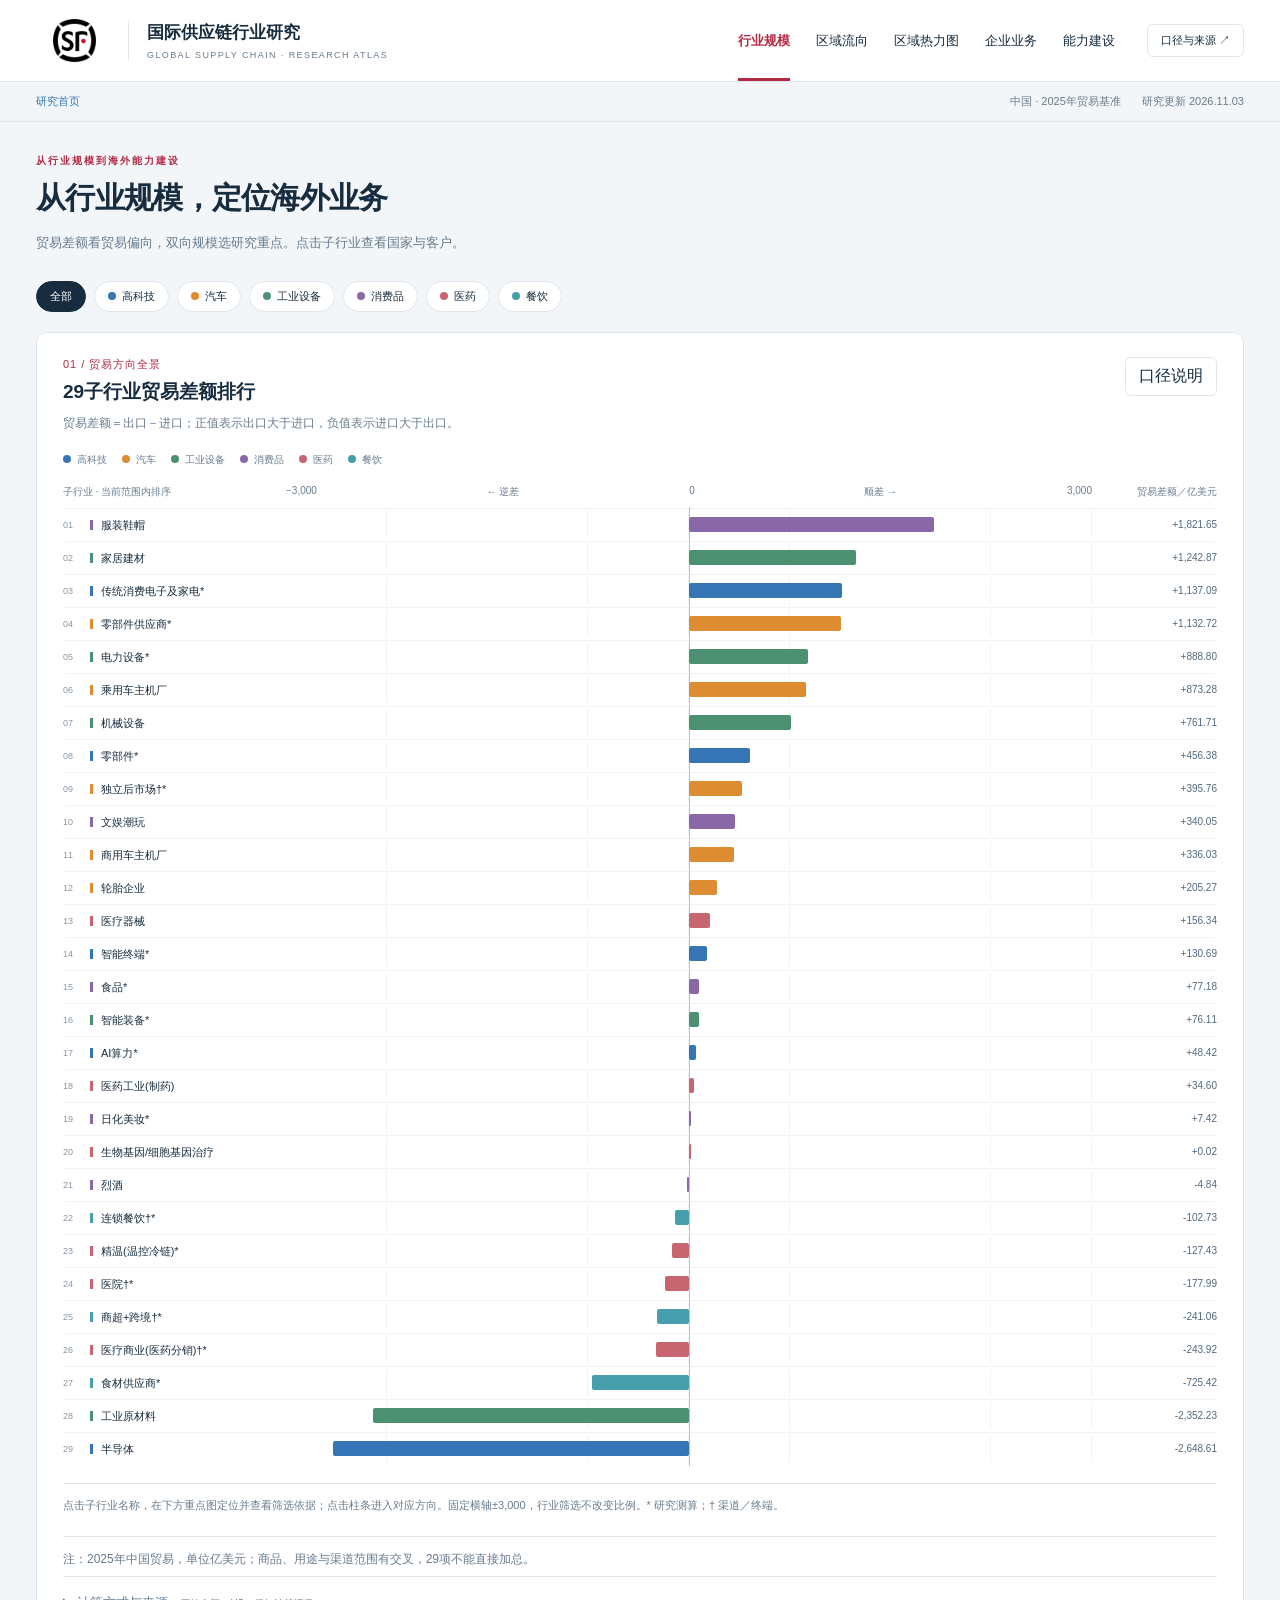
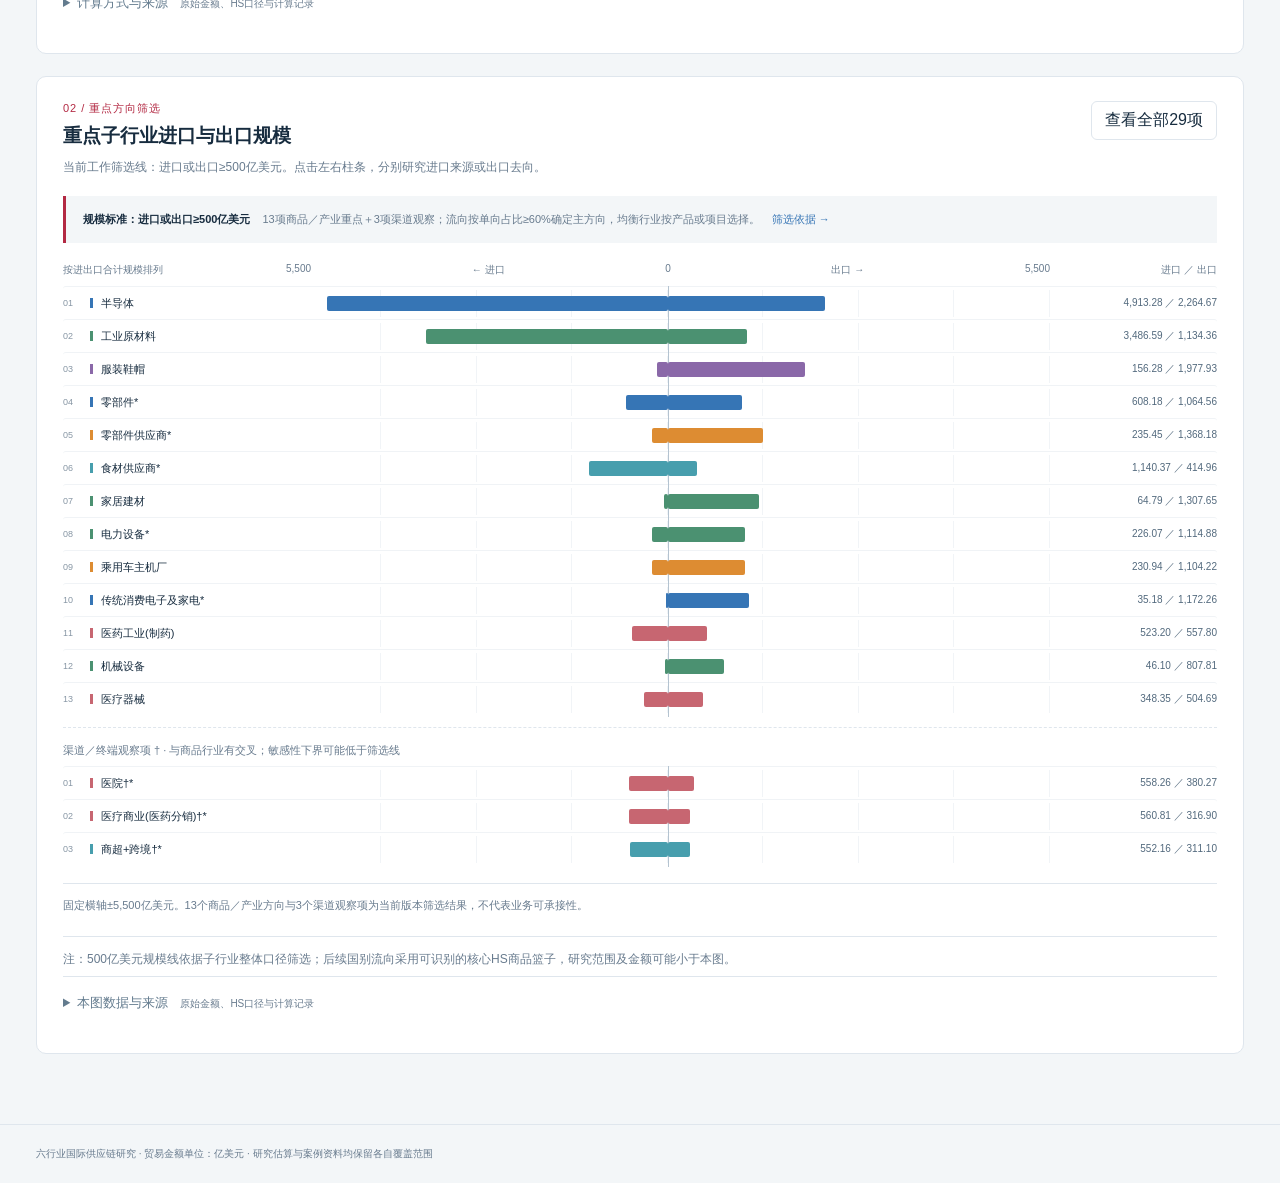
==== index.html @ 284c73b6 "Rebuild enterprise research around 55 directional trade samples" ====
<!doctype html><html lang="zh-CN"><head><meta charset="utf-8"><meta name="viewport" content="width=device-width,initial-scale=1"><meta name="description" content="从六行业进出口规模到产品、国家、客户线索和海外能力规划的研究看板"><title>国际供应链行业研究</title>
<script>
(function () {
  function fail(message) {
    var status = document.getElementById('bootStatus');
    if (!status) return;
    status.textContent = message;
    status.setAttribute('role', 'alert');
  }
  window.addEventListener('error', function (event) {
    if (event.target && event.target.tagName === 'SCRIPT') {
      var file = new URL(event.target.src).pathname.split('/').pop();
      var report = function () { fail('未能加载 ' + file + '，请检查发布目录及文件是否完整。'); };
      if (document.readyState === 'loading') document.addEventListener('DOMContentLoaded', report);
      else report();
    }
  }, true);
  document.addEventListener('DOMContentLoaded', function () {
    setTimeout(function () {
      fail('网页启动未完成。请确认全部脚本与 downloads 数据目录已上传，且数据请求未被云服务改写为首页。');
    }, 22000);
  });
})();
</script>
<link rel="stylesheet" href="style.css?v=20261103-scope1"><script src="research-data.js?v=20261103-direction3" defer></script><script src="selection.js?v=20261103-selectionproof1" defer></script><script src="app.js?v=20261103-cloudfix1" defer></script><script src="flows-data.js?v=20261103-selectionproof1" defer></script><script src="directional.js?v=20261103-scope1" defer></script><script src="routes.js?v=20261103-selectionproof1" defer></script><script src="calculation-loader.js?v=20261103-scope1" defer></script></head><body><header class="mast"><a class="brand" href="#home"><img src="logo.png" alt="顺丰"><span>国际供应链行业研究<small>GLOBAL SUPPLY CHAIN · RESEARCH ATLAS</small></span></a><nav aria-label="主导航"><a href="#home" data-nav="home">行业规模</a><a href="#flows/1" data-nav="explore">区域流向</a><a href="trade-heatmaps.html?v=20261102-simple" data-nav="heatmaps">区域热力图</a><a href="enterprises.html?v=20261103-enterprise55-1" data-nav="enterprises">企业业务</a><a href="capability-export.html?v=20261103-selectionproof1" data-nav="capabilities">能力建设</a></nav><button id="method">口径与来源 ↗</button></header><div class="context"><div id="crumbs"></div><span>中国 · 2025年贸易基准 <b>研究更新 2026.11.03</b></span></div><main id="app"><p id="bootStatus" role="status">正在读取研究资料…</p></main><footer>六行业国际供应链研究 · 贸易金额单位：亿美元 · 研究估算与案例资料均保留各自覆盖范围</footer><dialog id="drawer"><header><h2 id="drawerTitle"></h2><button id="closeDrawer" aria-label="关闭">✕</button></header><div id="drawerBody"></div></dialog><div id="tip" role="status"></div></body></html>
---- style.css ----
:root{--ink:#172c3f;--muted:#687b8e;--line:#dfe6ed;--bg:#f3f6f8;--red:#b32943;--blue:#3675b5;font-family:Inter,-apple-system,BlinkMacSystemFont,'PingFang SC','Microsoft YaHei',sans-serif;color:var(--ink);background:var(--bg)}*{box-sizing:border-box}body{margin:0}a{color:inherit;text-decoration:none}button,input,select{font:inherit}button,a,select{touch-action:manipulation}button{cursor:pointer;background:white;color:var(--ink);border:1px solid var(--line);border-radius:6px;padding:8px 13px}button:hover,a.action:hover{background:#eef3f8}button:focus-visible,a:focus-visible,input:focus-visible,select:focus-visible{outline:3px solid #8ab9e7;outline-offset:3px}a.action{display:inline-block;border:1px solid var(--line);border-radius:6px;padding:9px 14px;background:#fff;font-size:12px}.primary{background:var(--ink)!important;color:white!important;border-color:var(--ink)!important}.mast{height:82px;background:white;display:flex;align-items:center;gap:32px;padding:0 36px;border-bottom:1px solid var(--line)}.brand{display:flex;gap:16px;align-items:center;margin-right:auto}.brand img{width:76px;max-height:43px;object-fit:contain}.brand span{border-left:1px solid var(--line);padding-left:18px;font-size:17px;font-weight:650;white-space:nowrap}.brand small{display:block;font-size:9px;letter-spacing:1.4px;color:var(--muted);margin-top:6px;font-weight:400}nav{display:flex;gap:26px;align-self:stretch}nav a{display:grid;align-items:center;font-size:13px;border-bottom:3px solid transparent;padding-top:3px}nav a.active{border-color:var(--red);color:var(--red);font-weight:650}.mast>button{font-size:11px}.context{position:sticky;top:0;z-index:12;background:#f3f6f8f5;backdrop-filter:blur(12px);border-bottom:1px solid var(--line);padding:12px 36px;display:flex;justify-content:space-between;font-size:11px;color:var(--muted);gap:16px}.context b{font-weight:400;margin-left:18px}.context a{color:var(--blue)}main{max-width:1540px;margin:auto;padding:32px 36px 48px}.eyebrow{font-size:10px;letter-spacing:2px;color:var(--red);font-weight:600;margin-bottom:10px}h1{font-size:30px;letter-spacing:-.7px;font-weight:650;margin:0 0 12px}h2{font-size:19px;margin:0 0 8px}h3{font-size:15px;margin:0 0 9px}p{line-height:1.8;margin:7px 0}small,.muted{color:var(--muted)}.muted{font-size:12px;line-height:1.8}.hero{display:flex;justify-content:space-between;align-items:flex-start;gap:30px;margin-bottom:26px}.hero p{font-size:13px;color:var(--muted);max-width:780px}.metrics{display:flex;gap:28px;flex-shrink:0;padding-top:10px}.metric{padding-left:20px;border-left:1px solid var(--line)}.metric b{display:block;font-size:28px;font-weight:600;font-variant-numeric:tabular-nums}.metric span{font-size:10px;display:block;margin-top:7px;color:var(--muted)}.toolbar{display:flex;gap:8px;flex-wrap:wrap;align-items:center;margin-bottom:20px}.toolbar .push{margin-left:auto}.chip{border-radius:20px;padding:7px 13px;font-size:11px}.chip.active{background:var(--ink);color:white;border-color:var(--ink)}.chip i,.legend i{display:inline-block;width:8px;height:8px;border-radius:50%;margin-right:6px}.panel{background:white;border:1px solid var(--line);border-radius:10px;padding:24px 26px;margin-bottom:22px;scroll-margin-top:60px}.panel-head{display:flex;align-items:flex-start;justify-content:space-between;gap:20px;margin-bottom:18px}.panel-head p{font-size:12px;color:var(--muted);margin:0}.step{color:var(--red);font-size:11px;letter-spacing:1px;margin-bottom:7px}.legend{display:flex;flex-wrap:wrap;gap:15px;font-size:10px;color:var(--muted);margin-bottom:18px}.axis,.barrow{display:grid;grid-template-columns:208px minmax(0,1fr) 110px;gap:15px;align-items:center}.axis{font-size:10px;color:var(--muted);margin-bottom:9px}.axis .ticks{display:flex;justify-content:space-between}.barrow{min-height:33px;border-top:1px solid #f0f3f6;border-radius:3px;position:relative}.barrow:hover,.barrow.selected{background:#f0f5fa}.rowlabel{border:0;background:transparent;text-align:left;padding:7px 0;display:flex;align-items:center;gap:8px;font-size:11px;line-height:1.35;min-width:0}.rowlabel small{font-size:9px;flex-shrink:0;color:#8796a4;width:19px}.rowlabel i{height:10px;width:3px;flex-shrink:0}.track{display:grid;grid-template-columns:1fr 1fr;position:relative;min-height:27px;align-items:center}.track:before{content:'';position:absolute;top:-4px;bottom:-4px;left:50%;border-left:1px solid #b4c3d0}.half{display:flex;align-items:center;min-width:0;height:27px;background:repeating-linear-gradient(to right,transparent 0,transparent calc(25% - 1px),#f1f4f7 calc(25% - 1px),#f1f4f7 25%)}.half.left{justify-content:flex-end}.bar{display:block;min-width:2px;height:15px;padding:0;border:0;border-radius:2px;position:relative;transition:opacity .15s}.bar:hover{opacity:.7}.values{font-size:10px;font-variant-numeric:tabular-nums;text-align:right;color:#52697d}.mirror .axis,.mirror .barrow{grid-template-columns:208px minmax(0,1fr) 152px}.group-label{font-size:11px;padding:15px 0 8px;color:var(--muted);border-top:1px dashed var(--line);margin-top:12px}.note{font-size:11px;color:var(--muted);line-height:1.8;border-top:1px solid var(--line);margin-top:18px;padding-top:12px}.bridge{padding:0 28px 18px;color:#536c82;font-size:12px;line-height:1.8;display:flex;gap:13px}.bridge strong{color:var(--ink)}.cards{display:grid;grid-template-columns:repeat(3,minmax(0,1fr));gap:16px}.card{border:1px solid var(--line);padding:20px;border-radius:8px;background:#fff}.card p{font-size:12px;color:var(--muted)}.card .action{margin-top:12px}.tag{display:inline-block;font-size:10px;padding:4px 8px;border-radius:4px;background:#edf3f8;color:#53738e;margin:0 5px 7px 0}.tag.warn{background:#fff4df;color:#886428}.statstrip{display:grid;grid-template-columns:repeat(4,1fr);background:#f7f9fb;border-radius:6px;padding:19px 0;margin:18px 0}.statstrip>div{padding:0 20px;border-right:1px solid var(--line)}.statstrip>div:last-child{border:0}.statstrip small{display:block;font-size:10px}.statstrip b{font-weight:600;font-size:23px;display:block;margin-top:9px}.callout{background:#eff5fa;border-left:3px solid #7fa6c6;padding:12px 16px;font-size:12px;line-height:1.8;margin:16px 0}.flowtabs{display:flex;gap:8px;margin:20px 0}.flowtabs a{padding:11px 24px;border:1px solid var(--line);border-radius:6px;background:#fff;font-size:13px}.flowtabs a.active{color:white;background:var(--ink);border-color:var(--ink)}.split{display:grid;grid-template-columns:1.1fr 1fr;gap:24px}.map{width:100%;height:310px;border:1px solid #edf1f4;border-radius:7px;background:#f8fafc}.map path{stroke:white;stroke-width:.35;cursor:pointer}.countryrows{max-height:430px;overflow:auto}.countryrow{display:grid;grid-template-columns:24px 130px 1fr 65px;gap:8px;align-items:center;font-size:11px;padding:9px 0;border-bottom:1px solid #edf1f4;width:100%;border-width:0 0 1px;border-radius:0;text-align:left}.countryrow .tinytrack{height:8px;background:#edf3f8;border-radius:3px}.countryrow .tinytrack i{height:8px;display:block;background:var(--blue);border-radius:3px}.countryrow span:last-child{text-align:right;font-variant-numeric:tabular-nums}.tablewrap{overflow:auto;max-height:520px}table{border-collapse:collapse;width:100%;font-size:11px}th{text-align:left;color:var(--muted);font-weight:500;background:#f7f9fb;position:sticky;top:0}td,th{padding:12px;border-bottom:1px solid var(--line);line-height:1.6}td button{font-size:11px;padding:5px 9px}input,select{padding:9px 11px;border:1px solid var(--line);border-radius:5px;background:white;color:var(--ink);font-size:12px}.progress{display:flex;gap:0;margin:20px 0 25px;border:1px solid var(--line);border-radius:7px;overflow:hidden}.progress div{padding:13px 16px;flex:1;background:#fff;font-size:11px;border-right:1px solid var(--line)}.progress small{display:block;margin-top:5px}.progress .done{background:#edf5f1}.client-grid{display:grid;grid-template-columns:repeat(2,1fr);gap:16px}.client-card{padding:20px;background:white;border:1px solid var(--line);border-radius:8px}.client-card p{font-size:12px;color:var(--muted)}.client-card h3{font-size:16px}.record{padding:13px 0;border-top:1px solid var(--line)}.record strong{font-size:12px}.sources a{display:block;color:var(--blue);font-size:11px;line-height:1.7;margin:7px 0;overflow-wrap:anywhere}dialog{position:fixed;inset:0 0 0 auto;margin:0;height:100vh;max-height:100vh;width:570px;max-width:95vw;border:0;border-left:1px solid var(--line);padding:28px;box-shadow:-15px 0 60px #172c3f20;color:var(--ink)}dialog::backdrop{background:#172c3f38}dialog header{display:flex;justify-content:space-between;align-items:center;margin-bottom:24px}dialog p,dialog li{font-size:12px;line-height:1.9}#tip{display:none;position:fixed;z-index:100;background:#172c3f;color:white;border-radius:6px;max-width:320px;padding:12px 15px;font-size:11px;line-height:1.8;pointer-events:none;box-shadow:0 4px 20px #172c3f25}footer{border-top:1px solid var(--line);padding:22px 36px;color:var(--muted);font-size:10px}.empty{padding:35px;background:#f7f9fb;text-align:center;color:var(--muted);font-size:12px;line-height:2}.loading{padding:70px;text-align:center}.focus-flash{animation:flash 2s ease}@keyframes flash{0%,50%{background:#e4eff9}100%{background:transparent}}@media(max-width:1050px){.mast{padding:0 20px;gap:15px}.brand small{display:none}nav{gap:14px}.hero{display:block}.metrics{margin-top:18px}main{padding:24px 20px}.context{padding:10px 20px}.split{grid-template-columns:1fr}.cards{grid-template-columns:1fr 1fr}.axis,.barrow,.mirror .axis,.mirror .barrow{grid-template-columns:170px minmax(0,1fr) 115px;gap:10px}}@media(max-width:680px){.mast{height:auto;flex-wrap:wrap;padding:16px;gap:14px}.brand img{width:55px}.brand span{font-size:14px;padding-left:10px}.mast>button{margin-left:auto}nav{order:3;width:100%;gap:24px}nav a{padding:8px 0}.context{padding:10px 16px}.context>span{display:none}main{padding:24px 12px}h1{font-size:25px}.panel{padding:19px 13px}.panel-head{gap:10px}.panel-head h2{font-size:17px}.panel-head>.action{white-space:nowrap;font-size:10px;padding:7px}.metrics{gap:18px}.metric{padding-left:12px}.metric b{font-size:23px}.cards,.client-grid{grid-template-columns:1fr}.axis,.barrow,.mirror .axis,.mirror .barrow{grid-template-columns:115px minmax(0,1fr) 75px;gap:6px}.mirror .values{font-size:8px}.rowlabel{font-size:10px}.rowlabel small{width:14px;font-size:8px}.bar{height:13px}.statstrip{grid-template-columns:1fr 1fr;gap:20px}.statstrip>div:nth-child(2){border:0}.statstrip b{font-size:20px}.progress{flex-wrap:wrap}.progress div{min-width:50%;border-bottom:1px solid var(--line)}.toolbar .push{margin-left:0}.map{height:230px}.countryrow{grid-template-columns:22px 110px 1fr 61px}.bridge{padding:0 8px 16px}footer{padding:20px 16px}}
@media(max-width:680px){.panel-head>button{min-width:84px;font-size:10px;padding:8px}.context #crumbs{line-height:1.7}.countryrow{grid-template-columns:22px 105px 1fr 72px}.countryrow span:last-child small{display:block;font-size:9px}}
/* Progressive map, enterprise and capability workspace. */
.atlas-layout{display:grid;grid-template-columns:minmax(0,1.65fr) minmax(330px,1fr);gap:22px;align-items:start}.atlas-layout>*,.map-panel{min-width:0}.map-panel{position:sticky;top:70px}.map-panel svg{width:100%;height:440px;overflow:hidden}.map-panel path[tabindex]{cursor:pointer}.map-panel path:focus{stroke:var(--red);stroke-width:2}.atlas-aside{max-height:780px;overflow:auto}.atlas-modes a.chip{border:1px solid var(--line);background:#fff}.atlas-modes a.active{background:var(--ink)}.target-mini{display:block;padding:15px 0;border-bottom:1px solid var(--line)}.target-mini>div{display:flex;justify-content:space-between;gap:15px}.target-mini strong{font-size:14px}.target-mini span,.target-mini small{font-size:10px;color:var(--muted)}.target-mini p{font-size:12px;margin:6px 0}.target-mini:hover strong,.target-name{color:var(--blue)}.trade-line{display:flex;align-items:center;gap:13px;padding:13px 0;border-bottom:1px solid var(--line);font-size:13px}.trade-line b{margin-left:auto;font-variant-numeric:tabular-nums}.trade-line small{font-size:10px;width:50px;text-align:right}.aside-title{margin-top:25px}.region-shortcuts,.linked-clients{display:flex;gap:15px;flex-wrap:wrap;padding:15px 0;font-size:12px;color:var(--blue)}.region-shortcuts{border-top:1px solid var(--line);margin-top:15px}.basis-card{padding:15px 0;border-bottom:1px solid var(--line)}.basis-card p{font-size:12px}details{border-top:1px solid var(--line);padding:14px 0;margin-top:12px}summary{cursor:pointer;font-size:12px;color:var(--blue);line-height:1.7}details>p{font-size:12px}.block{display:block;font-size:10px;line-height:1.8;margin-top:5px}.small-stat{font-size:16px!important;line-height:1.8}.preline{white-space:pre-line}.resource-grid{display:grid;grid-template-columns:repeat(4,minmax(0,1fr));gap:22px;margin:18px 0}.resource-grid>div{padding-left:15px;border-left:2px solid var(--line)}.resource-grid small{font-size:10px}.resource-grid p{font-size:13px}.service-route{display:flex;gap:18px;align-items:center;flex-wrap:wrap;padding:15px 0;font-size:20px}.service-route i{font-style:normal;color:var(--red)}.return-story{color:var(--red);white-space:nowrap}.tablewrap{overflow:auto}.tablewrap table{min-width:660px}.hero{margin-bottom:20px}.hero .metrics{display:none}.atlas-aside .note{font-size:10px}.linked-clients a{border-bottom:1px solid var(--line)}
@media(max-width:1050px){.atlas-layout{grid-template-columns:1fr}.map-panel{position:static}.atlas-aside{max-height:none}.map-panel svg{height:360px}.resource-grid{grid-template-columns:1fr 1fr}.mast{height:auto;flex-wrap:wrap;padding-top:18px;padding-bottom:12px}nav{order:3;width:100%;gap:24px}nav a{padding:10px 0}.context>span{display:none}}
@media(max-width:680px){.map-panel svg{height:290px}.resource-grid{grid-template-columns:1fr}.service-route{font-size:16px;gap:10px}.atlas-layout{gap:0}.return-story{font-size:10px}.atlas-modes .push{display:none}.atlas-modes{gap:7px}.atlas-modes a{font-size:10px;padding:7px 10px}.context{justify-content:space-between}.tablewrap table{font-size:11px}.panel{overflow-wrap:anywhere}.hero .action{margin-top:10px}}
.industry-flow-tabs .chip{border:1px solid var(--line);background:white}.industry-flow-tabs .chip.active{background:var(--industry-color);border-color:var(--industry-color)}.flow-chart-grid{display:grid;grid-template-columns:1fr 1fr;gap:24px}.flow-page-head{margin:24px 0}.flow-page-head p{font-size:12px;color:var(--muted)}.flow-total{text-align:right}.flow-total b{font-size:24px;display:block}.flow-total small{display:block;font-size:10px;margin-top:6px}.flow-country{display:grid;grid-template-columns:130px minmax(0,1fr) 78px;gap:12px;align-items:center;padding:14px 0;border-bottom:1px solid var(--line);font-size:12px}.flow-country>span small{margin-right:10px}.flow-country>div{height:13px;background:#edf1f5}.flow-country i{display:block;height:100%}.flow-country b{text-align:right;font-size:12px;font-variant-numeric:tabular-nums}.flow-country b small{display:block;font-size:10px;margin-top:4px;font-weight:400}.flow-other{display:flex;justify-content:space-between;font-size:11px;padding:18px 0;color:var(--muted)}.flow-scale{display:flex;justify-content:space-between;padding-left:142px;padding-right:90px;font-size:9px;color:var(--muted)}.project-opportunity-grid{display:grid;grid-template-columns:1fr 1fr;gap:0 24px}.project-region>h2{margin:28px 0 17px}.project-opportunity p{font-size:13px}.project-opportunity .note{font-size:10px}.project-opportunity h3{font-size:19px}.project-metrics{display:grid;grid-template-columns:1fr 1fr;gap:20px;margin:22px 0}.project-metrics>div{border-left:2px solid var(--line);padding-left:14px}.project-metrics strong{font-size:25px;font-weight:650;display:block;color:var(--red)}.project-metrics span{display:block;font-size:11px;line-height:1.8;margin-top:8px}.project-metrics small{display:block;font-size:9px;margin-top:5px}.project-service{border-top:1px solid var(--line);padding:14px 0;font-size:13px}.project-service small{margin-right:14px}.project-capability{border-top:3px solid var(--red)}.project-opportunity .action{margin-top:12px}
@media(max-width:900px){.flow-chart-grid,.project-opportunity-grid{grid-template-columns:1fr}}@media(max-width:680px){.flow-country{grid-template-columns:105px minmax(0,1fr) 70px;gap:8px}.flow-scale{padding-left:113px;padding-right:78px}.project-metrics{gap:14px}.project-metrics strong{font-size:22px}.flow-total b{font-size:21px}.project-opportunity h3{font-size:18px}}

.selection-steps{display:grid;grid-template-columns:repeat(3,1fr);gap:24px;margin:22px 0}.selection-steps>div{border-left:2px solid var(--line);padding-left:17px}.selection-steps strong{display:block;font-size:27px;color:var(--red)}.selection-steps b{display:block;font-size:13px;margin-top:9px}.selection-steps p{font-size:12px;color:var(--muted)}.selection-lanes{background:#f3f6f8;padding:12px 17px}.selection-lanes p{font-size:12px}.selection-lanes b{color:var(--red);margin-right:12px}.selection-current{font-size:12px;color:var(--ink)!important}.selection-home{padding:14px 17px;border-left:3px solid var(--red);background:#f3f6f8;margin-bottom:20px;display:flex;gap:12px;flex-wrap:wrap;font-size:11px;line-height:1.7}.selection-home span{color:var(--muted)}.selection-home a{color:var(--blue)}.industry-flow-tabs a small{font-size:8px;margin-left:7px;color:inherit;opacity:.8}@media(max-width:680px){.selection-steps{grid-template-columns:1fr;gap:14px}.selection-steps strong{font-size:23px}.selection-lanes b{display:block}.selection-home{gap:7px}.industry-flow-tabs a{font-size:10px}}
.direction-entry{border-left:3px solid var(--red);background:white;padding:15px 20px;margin:0 0 22px;font-size:12px;line-height:1.8}.direction-entry>strong{display:block;color:var(--red)}.direction-entry>span{color:var(--muted)}.direction-entry details{margin-top:8px;padding:8px 0 0}.direction-entry details p{font-size:12px}.project-direction-extra{margin-top:0;margin-bottom:20px}.project-direction-extra .toolbar{margin-top:13px;margin-bottom:0}.direction-why{display:flex;gap:14px;background:#f3f6f8;padding:12px 15px;font-size:12px;line-height:1.8}.direction-why>b{flex-shrink:0;color:var(--red)}.direction-conclusion{font-size:16px;line-height:1.8;margin:19px 0;color:var(--ink)}.single-flow-chart{max-width:1000px;margin:0 auto}.single-flow-chart .flow-country{grid-template-columns:180px minmax(0,1fr) 100px;padding:12px 0}.single-flow-chart .flow-scale{padding-left:192px;padding-right:112px}.single-flow-chart .flow-country b{font-size:13px}.directional-chart .panel-head h2{font-size:23px}.directional-chart .panel-head p{font-size:12px;margin-top:7px}@media(max-width:680px){.direction-entry{padding:12px 14px;font-size:11px}.direction-why{display:block;font-size:11px}.direction-why>b{display:block;margin-bottom:4px}.direction-conclusion{font-size:13px}.single-flow-chart .flow-country{grid-template-columns:110px minmax(0,1fr) 72px;gap:8px}.single-flow-chart .flow-scale{padding-left:118px;padding-right:80px}.directional-chart .panel-head h2{font-size:18px}.directional-chart .flow-total b{font-size:19px}.directional-chart .panel-head{flex-wrap:wrap}.directional-chart .flow-total{text-align:left}}
.calculation-section{border-top:1px solid var(--line);margin-top:25px;padding-top:24px}.calculation-summary{display:grid;grid-template-columns:repeat(5,minmax(0,1fr));gap:18px;margin:22px 0}.calculation-summary>div{border-left:2px solid var(--line);padding-left:13px}.calculation-summary strong{font-size:26px;color:var(--red)}.calculation-summary strong small{font-size:10px;margin-left:5px}.calculation-summary b{display:block;font-size:12px;margin-top:8px}.calculation-summary span{display:block;font-size:11px;line-height:1.8;color:var(--muted);margin-top:5px}.calc-card{background:#f4f7f9;padding:19px;margin-bottom:15px}.calc-card .panel-head strong{font-size:14px;line-height:1.8}.calc-formula{font-size:13px;line-height:1.9}.calc-source-links{margin:14px 0}.calc-card button{font-size:11px}.calc-card h3{font-size:17px}@media(max-width:900px){.calculation-summary{grid-template-columns:repeat(2,minmax(0,1fr))}}@media(max-width:680px){.calc-card{padding:14px}.calc-card .panel-head{display:block}.calc-card .panel-head strong{display:block;margin-top:10px}.calculation-summary{gap:16px}.calculation-section label{font-size:12px}.calculation-section select{max-width:100%;font-size:11px}}

/* Calculation notes stay secondary to the trade charts. */
.calculation-footnote{margin-top:20px;padding-top:12px;color:var(--muted)}.calculation-note-line{font-size:11px;line-height:1.8}.calculation-disclosure{margin-top:6px}.calculation-disclosure>summary{font-size:11px;line-height:1.8;color:#637b8e;cursor:pointer;width:fit-content}.calculation-disclosure>summary>span{font-size:10px;color:var(--muted);margin-left:9px}.calculation-note-body{padding:12px 0 0}.calculation-methods{font-size:11px!important;line-height:1.9;color:var(--muted);margin:0 0 12px}.calculation-footnote .toolbar{margin:10px 0;gap:10px}.calculation-footnote .toolbar label{font-size:11px}.calculation-footnote select{font-size:11px;padding:7px 10px}.calculation-footnote .calc-card{padding:14px 16px;background:#f7f9fb;margin:12px 0}.calculation-footnote .calc-card .step{font-size:10px;color:var(--muted)}.calculation-footnote .calc-card h3{font-size:14px;margin:4px 0}.calculation-footnote .calc-card .panel-head strong{font-size:12px}.calculation-footnote .calc-formula{font-size:12px;margin:10px 0}.calculation-footnote .calc-card .muted,.calculation-footnote .note,.calculation-footnote .sources a{font-size:11px}.calculation-footnote .calc-card button{padding:7px 10px;font-size:11px}.calculation-footnote .calc-card details summary{font-size:11px}@media(max-width:680px){.calculation-disclosure>summary>span{display:block;margin-left:0}.calculation-note-body .toolbar{flex-wrap:wrap}.calculation-footnote .calc-card{padding:12px}}

@media(max-width:680px){.mast nav{justify-content:space-between;gap:8px}.mast nav a{font-size:11px;white-space:nowrap}}

.calc-ledger table{min-width:880px;font-size:11px;line-height:1.7}.calc-ledger th,.calc-ledger td{vertical-align:top;padding:9px 10px}.calc-ledger td:nth-child(2),.calc-ledger td:nth-child(3),.calc-ledger td:nth-child(4){font-variant-numeric:tabular-nums;min-width:110px}.calc-ledger td:last-child{min-width:245px;max-width:350px;overflow-wrap:anywhere}.calc-ledger small,.calc-aux small{display:block;color:var(--muted);font-size:10px;line-height:1.7;margin-top:4px}.calc-ledger tfoot{background:#edf2f6}.calc-ledger td>a,.calc-aux a,.calc-scope-compare a{color:var(--blue)}.calc-raw-note,.calc-aux,.calc-scope-compare{margin:12px 0;padding:10px 0;border-top:1px solid var(--line)}.calc-raw-note>summary,.calc-aux>summary,.calc-scope-compare>summary{font-size:11px;color:var(--blue);cursor:pointer}.calc-raw-note h4{font-size:12px;margin:18px 0 8px}.calc-scope-compare p,.calc-aux p{font-size:11px!important}.calc-raw-note .tablewrap{margin-top:10px}.calc-raw-note+.calc-card button{margin-top:10px}

.calc-readable-sources{margin:12px 0}.calc-evidence-link{font-size:12px;padding:0;border:0;background:none;color:#3675b5;text-align:left;line-height:1.7}.calc-citation{font-size:13px;line-height:1.9;padding:14px 16px;background:#f2f6f9;border-left:2px solid #9aafc2}.calc-ledger td details{font-size:11px;margin-top:6px}
/* Compact desktop flow reading and consistent disclosure hierarchy. */
body:has(.directional-chart) .hero{padding:18px 0 12px}body:has(.directional-chart) .hero h1{font-size:28px;margin:5px 0}.direction-entry{padding:12px 18px;margin-bottom:16px;font-size:13px}.direction-entry>span{display:inline;margin-left:14px}.direction-entry>details{margin-top:7px}.industry-flow-tabs{gap:7px;margin:12px 0 18px}.industry-flow-tabs .chip{font-size:12px;padding:7px 12px}.directional-chart .panel-head{margin-bottom:16px}.direction-why{padding:9px 12px;font-size:12px}.direction-why summary{cursor:pointer;color:var(--muted)}.direction-why[open]>b{display:none}.direction-why[open]>span{display:block;margin-top:8px}.flow-country{text-decoration:none;color:inherit;border-radius:5px}.flow-country:hover{background:#f0f5fa}.flow-citation{border-top:1px solid #e4ebf0;margin-top:18px;padding-top:12px;font-size:12px;color:#6c7f90}.flow-citation summary{cursor:pointer}.flow-citation p{line-height:1.8}.calculation-disclosure summary{font-size:13px}.calculation-note-line{font-size:12px}
body:has(.directional-chart) #app{padding-top:20px}body:has(.directional-chart) .hero{padding:0;margin-bottom:14px}body:has(.directional-chart) .hero .eyebrow{margin-bottom:4px}.direction-entry{position:relative;padding:9px 14px;margin-bottom:10px}.direction-entry>strong{display:inline;font-size:12px}.direction-entry>span{font-size:12px}.direction-entry>details{margin:2px 0 0;padding:4px 0 0}.directional-chart{padding:20px 24px}.directional-chart .panel-head h2{font-size:22px}.directional-chart .panel-head p{margin:5px 0}.direction-conclusion{margin:12px 0}.direction-why{display:block}.industry-flow-tabs{margin:8px 0 14px}.flow-country:focus-visible{outline:2px solid #3575b5;outline-offset:3px}
/* Compare industry screening amounts with the exact product basket used below. */
.flow-amount-comparison{display:flex;align-items:center;gap:20px;flex-shrink:0;text-align:right}.flow-amount-comparison>div{display:flex;flex-direction:column;gap:4px}.flow-amount-comparison small{font-size:12px;color:#71869a}.flow-amount-comparison b{font-size:26px;line-height:1.2;white-space:nowrap;color:#697c8c;font-variant-numeric:tabular-nums}.flow-amount-comparison .is-core b{color:#234e70}.flow-amount-comparison span{font-size:10px;color:#8a9caa}.flow-amount-comparison>i{font-style:normal;color:#a0b1be;font-size:20px}.flow-scope-bridge{display:grid;grid-template-columns:auto minmax(0,1fr);gap:5px 13px;padding:10px 0 12px;margin-bottom:6px;border-top:1px solid #e5ebf0;border-bottom:1px solid #e5ebf0;font-size:12px;line-height:1.7}.flow-scope-bridge strong{font-weight:600;color:#4a687f}.flow-scope-bridge span{color:#657e91}.flow-scope-bridge small{grid-column:1/-1;font-size:11px;color:#7f929f}.directional-chart .panel-head{align-items:center;gap:24px}.directional-chart .panel-head h2{font-size:21px}
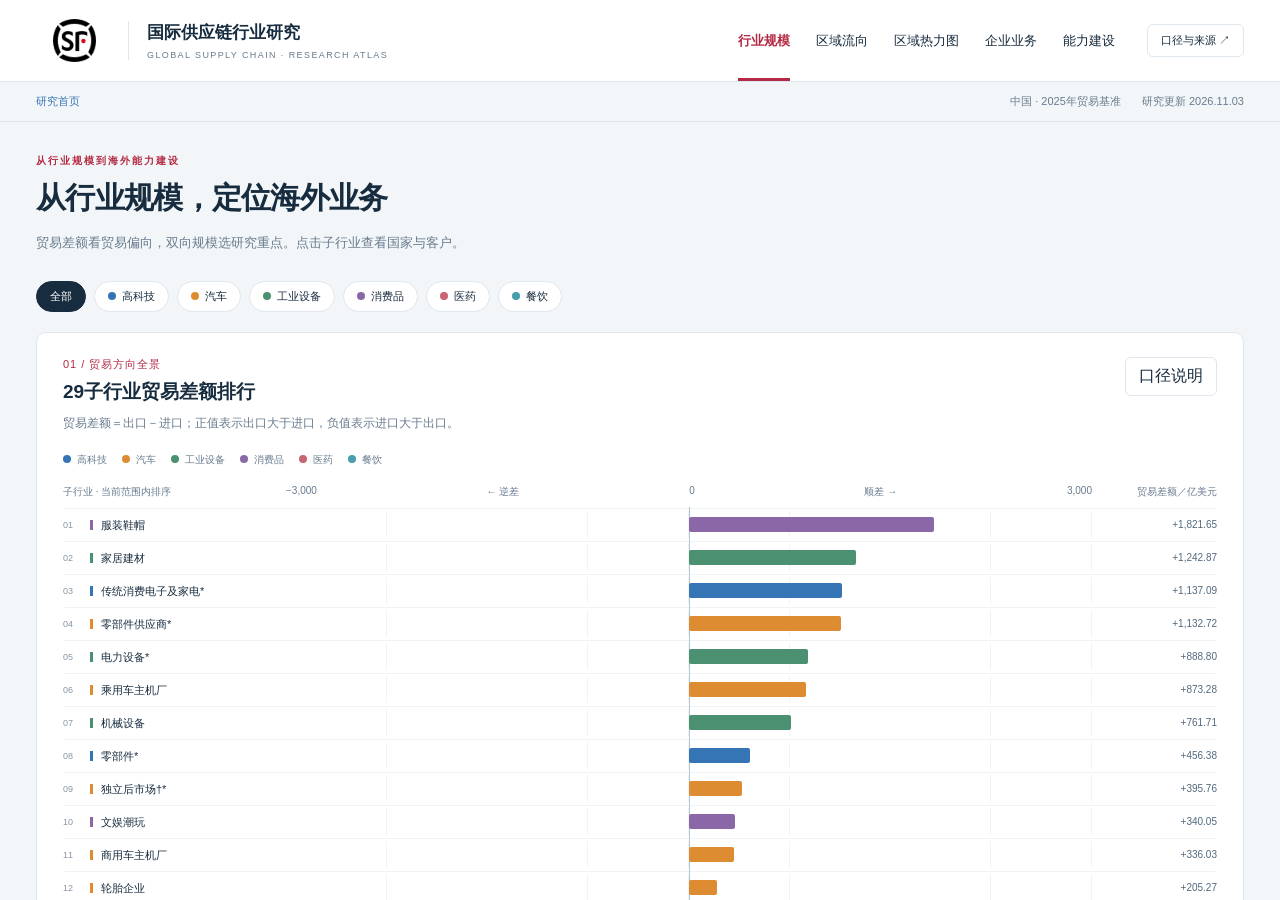
==== commit 9fb7a8e2: "Bundle dashboard into self-contained index and remove unused legacy files" ====
--- a/index.html
+++ b/index.html
@@ -1,25 +1,178 @@
-<!doctype html><html lang="zh-CN"><head><meta charset="utf-8"><meta name="viewport" content="width=device-width,initial-scale=1"><meta name="description" content="从六行业进出口规模到产品、国家、客户线索和海外能力规划的研究看板"><title>国际供应链行业研究</title>
+<!doctype html>
+<html lang="zh-CN"><head><meta charset="utf-8">
+<meta name="viewport" content="width=device-width,initial-scale=1">
+<meta name="description" content="六行业国际供应链研究：行业规模、区域流向、贸易热力图、代表企业与进出口能力建设">
+<title>国际供应链行业研究</title>
+<style>html,body{margin:0;height:100%;background:#f4f7f9}#atlas-view{display:block;width:100%;height:100%;border:0}#atlas-status{position:fixed;inset:0;display:grid;place-items:center;font:15px system-ui;color:#536778;background:#f4f7f9}#atlas-status[hidden]{display:none}</style>
+<link rel="icon" href="[data-uri]"></head><body>
+<div id="atlas-status" role="status">正在打开研究看板…</div>
+<iframe id="atlas-view" title="国际供应链行业研究"></iframe>
+<noscript>请启用JavaScript查看研究看板。</noscript>
+<!-- Third-party notices
+Copyright 2010-2023 Mike Bostock
+
+Permission to use, copy, modify, and/or distribute this software for any purpose
+with or without fee is hereby granted, provided that the above copyright notice
+and this permission notice appear in all copies.
+
+THE SOFTWARE IS PROVIDED "AS IS" AND THE AUTHOR DISCLAIMS ALL WARRANTIES WITH
+REGARD TO THIS SOFTWARE INCLUDING ALL IMPLIED WARRANTIES OF MERCHANTABILITY AND
+FITNESS. IN NO EVENT SHALL THE AUTHOR BE LIABLE FOR ANY SPECIAL, DIRECT,
+INDIRECT, OR CONSEQUENTIAL DAMAGES OR ANY DAMAGES WHATSOEVER RESULTING FROM LOSS
+OF USE, DATA OR PROFITS, WHETHER IN AN ACTION OF CONTRACT, NEGLIGENCE OR OTHER
+TORTIOUS ACTION, ARISING OUT OF OR IN CONNECTION WITH THE USE OR PERFORMANCE OF
+THIS SOFTWARE.
+
+
+Copyright 2012-2019 Michael Bostock
+
+Permission to use, copy, modify, and/or distribute this software for any purpose
+with or without fee is hereby granted, provided that the above copyright notice
+and this permission notice appear in all copies.
+
+THE SOFTWARE IS PROVIDED "AS IS" AND THE AUTHOR DISCLAIMS ALL WARRANTIES WITH
+REGARD TO THIS SOFTWARE INCLUDING ALL IMPLIED WARRANTIES OF MERCHANTABILITY AND
+FITNESS. IN NO EVENT SHALL THE AUTHOR BE LIABLE FOR ANY SPECIAL, DIRECT,
+INDIRECT, OR CONSEQUENTIAL DAMAGES OR ANY DAMAGES WHATSOEVER RESULTING FROM LOSS
+OF USE, DATA OR PROFITS, WHETHER IN AN ACTION OF CONTRACT, NEGLIGENCE OR OTHER
+TORTIOUS ACTION, ARISING OUT OF OR IN CONNECTION WITH THE USE OR PERFORMANCE OF
+THIS SOFTWARE.
+
+
+Copyright 2013-2019 Michael Bostock
+
+Permission to use, copy, modify, and/or distribute this software for any purpose
+with or without fee is hereby granted, provided that the above copyright notice
+and this permission notice appear in all copies.
+
+THE SOFTWARE IS PROVIDED "AS IS" AND THE AUTHOR DISCLAIMS ALL WARRANTIES WITH
+REGARD TO THIS SOFTWARE INCLUDING ALL IMPLIED WARRANTIES OF MERCHANTABILITY AND
+FITNESS. IN NO EVENT SHALL THE AUTHOR BE LIABLE FOR ANY SPECIAL, DIRECT,
+INDIRECT, OR CONSEQUENTIAL DAMAGES OR ANY DAMAGES WHATSOEVER RESULTING FROM LOSS
+OF USE, DATA OR PROFITS, WHETHER IN AN ACTION OF CONTRACT, NEGLIGENCE OR OTHER
+TORTIOUS ACTION, ARISING OUT OF OR IN CONNECTION WITH THE USE OR PERFORMANCE OF
+THIS SOFTWARE.
+
+Natural Earth geographical data: Public Domain.
+-->
+<script id="atlas-bundle" type="application/json">{"pages":{"home":"\u003c!doctype html>\u003chtml lang=\"zh-CN\">\u003chead>\u003cmeta charset=\"utf-8\">\u003cmeta name=\"viewport\" content=\"width=device-width,initial-scale=1\">\u003cmeta name=\"description\" content=\"从六行业进出口规模到产品、国家、客户线索和海外能力规划的研究看板\">\u003ctitle>国际供应链行业研究\u003c/title>\n\n\u003cstyle>\n:root{--ink:#172c3f;--muted:#687b8e;--line:#dfe6ed;--bg:#f3f6f8;--red:#b32943;--blue:#3675b5;font-family:Inter,-apple-system,BlinkMacSystemFont,'PingFang SC','Microsoft YaHei',sans-serif;color:var(--ink);background:var(--bg)}*{box-sizing:border-box}body{margin:0}a{color:inherit;text-decoration:none}button,input,select{font:inherit}button,a,select{touch-action:manipulation}button{cursor:pointer;background:white;color:var(--ink);border:1px solid var(--line);border-radius:6px;padding:8px 13px}button:hover,a.action:hover{background:#eef3f8}button:focus-visible,a:focus-visible,input:focus-visible,select:focus-visible{outline:3px solid #8ab9e7;outline-offset:3px}a.action{display:inline-block;border:1px solid var(--line);border-radius:6px;padding:9px 14px;background:#fff;font-size:12px}.primary{background:var(--ink)!important;color:white!important;border-color:var(--ink)!important}.mast{height:82px;background:white;display:flex;align-items:center;gap:32px;padding:0 36px;border-bottom:1px solid var(--line)}.brand{display:flex;gap:16px;align-items:center;margin-right:auto}.brand img{width:76px;max-height:43px;object-fit:contain}.brand span{border-left:1px solid var(--line);padding-left:18px;font-size:17px;font-weight:650;white-space:nowrap}.brand small{display:block;font-size:9px;letter-spacing:1.4px;color:var(--muted);margin-top:6px;font-weight:400}nav{display:flex;gap:26px;align-self:stretch}nav a{display:grid;align-items:center;font-size:13px;border-bottom:3px solid transparent;padding-top:3px}nav a.active{border-color:var(--red);color:var(--red);font-weight:650}.mast>button{font-size:11px}.context{position:sticky;top:0;z-index:12;background:#f3f6f8f5;backdrop-filter:blur(12px);border-bottom:1px solid var(--line);padding:12px 36px;display:flex;justify-content:space-between;font-size:11px;color:var(--muted);gap:16px}.context b{font-weight:400;margin-left:18px}.context a{color:var(--blue)}main{max-width:1540px;margin:auto;padding:32px 36px 48px}.eyebrow{font-size:10px;letter-spacing:2px;color:var(--red);font-weight:600;margin-bottom:10px}h1{font-size:30px;letter-spacing:-.7px;font-weight:650;margin:0 0 12px}h2{font-size:19px;margin:0 0 8px}h3{font-size:15px;margin:0 0 9px}p{line-height:1.8;margin:7px 0}small,.muted{color:var(--muted)}.muted{font-size:12px;line-height:1.8}.hero{display:flex;justify-content:space-between;align-items:flex-start;gap:30px;margin-bottom:26px}.hero p{font-size:13px;color:var(--muted);max-width:780px}.metrics{display:flex;gap:28px;flex-shrink:0;padding-top:10px}.metric{padding-left:20px;border-left:1px solid var(--line)}.metric b{display:block;font-size:28px;font-weight:600;font-variant-numeric:tabular-nums}.metric span{font-size:10px;display:block;margin-top:7px;color:var(--muted)}.toolbar{display:flex;gap:8px;flex-wrap:wrap;align-items:center;margin-bottom:20px}.toolbar .push{margin-left:auto}.chip{border-radius:20px;padding:7px 13px;font-size:11px}.chip.active{background:var(--ink);color:white;border-color:var(--ink)}.chip i,.legend i{display:inline-block;width:8px;height:8px;border-radius:50%;margin-right:6px}.panel{background:white;border:1px solid var(--line);border-radius:10px;padding:24px 26px;margin-bottom:22px;scroll-margin-top:60px}.panel-head{display:flex;align-items:flex-start;justify-content:space-between;gap:20px;margin-bottom:18px}.panel-head p{font-size:12px;color:var(--muted);margin:0}.step{color:var(--red);font-size:11px;letter-spacing:1px;margin-bottom:7px}.legend{display:flex;flex-wrap:wrap;gap:15px;font-size:10px;color:var(--muted);margin-bottom:18px}.axis,.barrow{display:grid;grid-template-columns:208px minmax(0,1fr) 110px;gap:15px;align-items:center}.axis{font-size:10px;color:var(--muted);margin-bottom:9px}.axis .ticks{display:flex;justify-content:space-between}.barrow{min-height:33px;border-top:1px solid #f0f3f6;border-radius:3px;position:relative}.barrow:hover,.barrow.selected{background:#f0f5fa}.rowlabel{border:0;background:transparent;text-align:left;padding:7px 0;display:flex;align-items:center;gap:8px;font-size:11px;line-height:1.35;min-width:0}.rowlabel small{font-size:9px;flex-shrink:0;color:#8796a4;width:19px}.rowlabel i{height:10px;width:3px;flex-shrink:0}.track{display:grid;grid-template-columns:1fr 1fr;position:relative;min-height:27px;align-items:center}.track:before{content:'';position:absolute;top:-4px;bottom:-4px;left:50%;border-left:1px solid #b4c3d0}.half{display:flex;align-items:center;min-width:0;height:27px;background:repeating-linear-gradient(to right,transparent 0,transparent calc(25% - 1px),#f1f4f7 calc(25% - 1px),#f1f4f7 25%)}.half.left{justify-content:flex-end}.bar{display:block;min-width:2px;height:15px;padding:0;border:0;border-radius:2px;position:relative;transition:opacity .15s}.bar:hover{opacity:.7}.values{font-size:10px;font-variant-numeric:tabular-nums;text-align:right;color:#52697d}.mirror .axis,.mirror .barrow{grid-template-columns:208px minmax(0,1fr) 152px}.group-label{font-size:11px;padding:15px 0 8px;color:var(--muted);border-top:1px dashed var(--line);margin-top:12px}.note{font-size:11px;color:var(--muted);line-height:1.8;border-top:1px solid var(--line);margin-top:18px;padding-top:12px}.bridge{padding:0 28px 18px;color:#536c82;font-size:12px;line-height:1.8;display:flex;gap:13px}.bridge strong{color:var(--ink)}.cards{display:grid;grid-template-columns:repeat(3,minmax(0,1fr));gap:16px}.card{border:1px solid var(--line);padding:20px;border-radius:8px;background:#fff}.card p{font-size:12px;color:var(--muted)}.card .action{margin-top:12px}.tag{display:inline-block;font-size:10px;padding:4px 8px;border-radius:4px;background:#edf3f8;color:#53738e;margin:0 5px 7px 0}.tag.warn{background:#fff4df;color:#886428}.statstrip{display:grid;grid-template-columns:repeat(4,1fr);background:#f7f9fb;border-radius:6px;padding:19px 0;margin:18px 0}.statstrip>div{padding:0 20px;border-right:1px solid var(--line)}.statstrip>div:last-child{border:0}.statstrip small{display:block;font-size:10px}.statstrip b{font-weight:600;font-size:23px;display:block;margin-top:9px}.callout{background:#eff5fa;border-left:3px solid #7fa6c6;padding:12px 16px;font-size:12px;line-height:1.8;margin:16px 0}.flowtabs{display:flex;gap:8px;margin:20px 0}.flowtabs a{padding:11px 24px;border:1px solid var(--line);border-radius:6px;background:#fff;font-size:13px}.flowtabs a.active{color:white;background:var(--ink);border-color:var(--ink)}.split{display:grid;grid-template-columns:1.1fr 1fr;gap:24px}.map{width:100%;height:310px;border:1px solid #edf1f4;border-radius:7px;background:#f8fafc}.map path{stroke:white;stroke-width:.35;cursor:pointer}.countryrows{max-height:430px;overflow:auto}.countryrow{display:grid;grid-template-columns:24px 130px 1fr 65px;gap:8px;align-items:center;font-size:11px;padding:9px 0;border-bottom:1px solid #edf1f4;width:100%;border-width:0 0 1px;border-radius:0;text-align:left}.countryrow .tinytrack{height:8px;background:#edf3f8;border-radius:3px}.countryrow .tinytrack i{height:8px;display:block;background:var(--blue);border-radius:3px}.countryrow span:last-child{text-align:right;font-variant-numeric:tabular-nums}.tablewrap{overflow:auto;max-height:520px}table{border-collapse:collapse;width:100%;font-size:11px}th{text-align:left;color:var(--muted);font-weight:500;background:#f7f9fb;position:sticky;top:0}td,th{padding:12px;border-bottom:1px solid var(--line);line-height:1.6}td button{font-size:11px;padding:5px 9px}input,select{padding:9px 11px;border:1px solid var(--line);border-radius:5px;background:white;color:var(--ink);font-size:12px}.progress{display:flex;gap:0;margin:20px 0 25px;border:1px solid var(--line);border-radius:7px;overflow:hidden}.progress div{padding:13px 16px;flex:1;background:#fff;font-size:11px;border-right:1px solid var(--line)}.progress small{display:block;margin-top:5px}.progress .done{background:#edf5f1}.client-grid{display:grid;grid-template-columns:repeat(2,1fr);gap:16px}.client-card{padding:20px;background:white;border:1px solid var(--line);border-radius:8px}.client-card p{font-size:12px;color:var(--muted)}.client-card h3{font-size:16px}.record{padding:13px 0;border-top:1px solid var(--line)}.record strong{font-size:12px}.sources a{display:block;color:var(--blue);font-size:11px;line-height:1.7;margin:7px 0;overflow-wrap:anywhere}dialog{position:fixed;inset:0 0 0 auto;margin:0;height:100vh;max-height:100vh;width:570px;max-width:95vw;border:0;border-left:1px solid var(--line);padding:28px;box-shadow:-15px 0 60px #172c3f20;color:var(--ink)}dialog::backdrop{background:#172c3f38}dialog header{display:flex;justify-content:space-between;align-items:center;margin-bottom:24px}dialog p,dialog li{font-size:12px;line-height:1.9}#tip{display:none;position:fixed;z-index:100;background:#172c3f;color:white;border-radius:6px;max-width:320px;padding:12px 15px;font-size:11px;line-height:1.8;pointer-events:none;box-shadow:0 4px 20px #172c3f25}footer{border-top:1px solid var(--line);padding:22px 36px;color:var(--muted);font-size:10px}.empty{padding:35px;background:#f7f9fb;text-align:center;color:var(--muted);font-size:12px;line-height:2}.loading{padding:70px;text-align:center}.focus-flash{animation:flash 2s ease}@keyframes flash{0%,50%{background:#e4eff9}100%{background:transparent}}@media(max-width:1050px){.mast{padding:0 20px;gap:15px}.brand small{display:none}nav{gap:14px}.hero{display:block}.metrics{margin-top:18px}main{padding:24px 20px}.context{padding:10px 20px}.split{grid-template-columns:1fr}.cards{grid-template-columns:1fr 1fr}.axis,.barrow,.mirror .axis,.mirror .barrow{grid-template-columns:170px minmax(0,1fr) 115px;gap:10px}}@media(max-width:680px){.mast{height:auto;flex-wrap:wrap;padding:16px;gap:14px}.brand img{width:55px}.brand span{font-size:14px;padding-left:10px}.mast>button{margin-left:auto}nav{order:3;width:100%;gap:24px}nav a{padding:8px 0}.context{padding:10px 16px}.context>span{display:none}main{padding:24px 12px}h1{font-size:25px}.panel{padding:19px 13px}.panel-head{gap:10px}.panel-head h2{font-size:17px}.panel-head>.action{white-space:nowrap;font-size:10px;padding:7px}.metrics{gap:18px}.metric{padding-left:12px}.metric b{font-size:23px}.cards,.client-grid{grid-template-columns:1fr}.axis,.barrow,.mirror .axis,.mirror .barrow{grid-template-columns:115px minmax(0,1fr) 75px;gap:6px}.mirror .values{font-size:8px}.rowlabel{font-size:10px}.rowlabel small{width:14px;font-size:8px}.bar{height:13px}.statstrip{grid-template-columns:1fr 1fr;gap:20px}.statstrip>div:nth-child(2){border:0}.statstrip b{font-size:20px}.progress{flex-wrap:wrap}.progress div{min-width:50%;border-bottom:1px solid var(--line)}.toolbar .push{margin-left:0}.map{height:230px}.countryrow{grid-template-columns:22px 110px 1fr 61px}.bridge{padding:0 8px 16px}footer{padding:20px 16px}}\n@media(max-width:680px){.panel-head>button{min-width:84px;font-size:10px;padding:8px}.context #crumbs{line-height:1.7}.countryrow{grid-template-columns:22px 105px 1fr 72px}.countryrow span:last-child small{display:block;font-size:9px}}\n/* Progressive map, enterprise and capability workspace. */\n.atlas-layout{display:grid;grid-template-columns:minmax(0,1.65fr) minmax(330px,1fr);gap:22px;align-items:start}.atlas-layout>*,.map-panel{min-width:0}.map-panel{position:sticky;top:70px}.map-panel svg{width:100%;height:440px;overflow:hidden}.map-panel path[tabindex]{cursor:pointer}.map-panel path:focus{stroke:var(--red);stroke-width:2}.atlas-aside{max-height:780px;overflow:auto}.atlas-modes a.chip{border:1px solid var(--line);background:#fff}.atlas-modes a.active{background:var(--ink)}.target-mini{display:block;padding:15px 0;border-bottom:1px solid var(--line)}.target-mini>div{display:flex;justify-content:space-between;gap:15px}.target-mini strong{font-size:14px}.target-mini span,.target-mini small{font-size:10px;color:var(--muted)}.target-mini p{font-size:12px;margin:6px 0}.target-mini:hover strong,.target-name{color:var(--blue)}.trade-line{display:flex;align-items:center;gap:13px;padding:13px 0;border-bottom:1px solid var(--line);font-size:13px}.trade-line b{margin-left:auto;font-variant-numeric:tabular-nums}.trade-line small{font-size:10px;width:50px;text-align:right}.aside-title{margin-top:25px}.region-shortcuts,.linked-clients{display:flex;gap:15px;flex-wrap:wrap;padding:15px 0;font-size:12px;color:var(--blue)}.region-shortcuts{border-top:1px solid var(--line);margin-top:15px}.basis-card{padding:15px 0;border-bottom:1px solid var(--line)}.basis-card p{font-size:12px}details{border-top:1px solid var(--line);padding:14px 0;margin-top:12px}summary{cursor:pointer;font-size:12px;color:var(--blue);line-height:1.7}details>p{font-size:12px}.block{display:block;font-size:10px;line-height:1.8;margin-top:5px}.small-stat{font-size:16px!important;line-height:1.8}.preline{white-space:pre-line}.resource-grid{display:grid;grid-template-columns:repeat(4,minmax(0,1fr));gap:22px;margin:18px 0}.resource-grid>div{padding-left:15px;border-left:2px solid var(--line)}.resource-grid small{font-size:10px}.resource-grid p{font-size:13px}.service-route{display:flex;gap:18px;align-items:center;flex-wrap:wrap;padding:15px 0;font-size:20px}.service-route i{font-style:normal;color:var(--red)}.return-story{color:var(--red);white-space:nowrap}.tablewrap{overflow:auto}.tablewrap table{min-width:660px}.hero{margin-bottom:20px}.hero .metrics{display:none}.atlas-aside .note{font-size:10px}.linked-clients a{border-bottom:1px solid var(--line)}\n@media(max-width:1050px){.atlas-layout{grid-template-columns:1fr}.map-panel{position:static}.atlas-aside{max-height:none}.map-panel svg{height:360px}.resource-grid{grid-template-columns:1fr 1fr}.mast{height:auto;flex-wrap:wrap;padding-top:18px;padding-bottom:12px}nav{order:3;width:100%;gap:24px}nav a{padding:10px 0}.context>span{display:none}}\n@media(max-width:680px){.map-panel svg{height:290px}.resource-grid{grid-template-columns:1fr}.service-route{font-size:16px;gap:10px}.atlas-layout{gap:0}.return-story{font-size:10px}.atlas-modes .push{display:none}.atlas-modes{gap:7px}.atlas-modes a{font-size:10px;padding:7px 10px}.context{justify-content:space-between}.tablewrap table{font-size:11px}.panel{overflow-wrap:anywhere}.hero .action{margin-top:10px}}\n.industry-flow-tabs .chip{border:1px solid var(--line);background:white}.industry-flow-tabs .chip.active{background:var(--industry-color);border-color:var(--industry-color)}.flow-chart-grid{display:grid;grid-template-columns:1fr 1fr;gap:24px}.flow-page-head{margin:24px 0}.flow-page-head p{font-size:12px;color:var(--muted)}.flow-total{text-align:right}.flow-total b{font-size:24px;display:block}.flow-total small{display:block;font-size:10px;margin-top:6px}.flow-country{display:grid;grid-template-columns:130px minmax(0,1fr) 78px;gap:12px;align-items:center;padding:14px 0;border-bottom:1px solid var(--line);font-size:12px}.flow-country>span small{margin-right:10px}.flow-country>div{height:13px;background:#edf1f5}.flow-country i{display:block;height:100%}.flow-country b{text-align:right;font-size:12px;font-variant-numeric:tabular-nums}.flow-country b small{display:block;font-size:10px;margin-top:4px;font-weight:400}.flow-other{display:flex;justify-content:space-between;font-size:11px;padding:18px 0;color:var(--muted)}.flow-scale{display:flex;justify-content:space-between;padding-left:142px;padding-right:90px;font-size:9px;color:var(--muted)}.project-opportunity-grid{display:grid;grid-template-columns:1fr 1fr;gap:0 24px}.project-region>h2{margin:28px 0 17px}.project-opportunity p{font-size:13px}.project-opportunity .note{font-size:10px}.project-opportunity h3{font-size:19px}.project-metrics{display:grid;grid-template-columns:1fr 1fr;gap:20px;margin:22px 0}.project-metrics>div{border-left:2px solid var(--line);padding-left:14px}.project-metrics strong{font-size:25px;font-weight:650;display:block;color:var(--red)}.project-metrics span{display:block;font-size:11px;line-height:1.8;margin-top:8px}.project-metrics small{display:block;font-size:9px;margin-top:5px}.project-service{border-top:1px solid var(--line);padding:14px 0;font-size:13px}.project-service small{margin-right:14px}.project-capability{border-top:3px solid var(--red)}.project-opportunity .action{margin-top:12px}\n@media(max-width:900px){.flow-chart-grid,.project-opportunity-grid{grid-template-columns:1fr}}@media(max-width:680px){.flow-country{grid-template-columns:105px minmax(0,1fr) 70px;gap:8px}.flow-scale{padding-left:113px;padding-right:78px}.project-metrics{gap:14px}.project-metrics strong{font-size:22px}.flow-total b{font-size:21px}.project-opportunity h3{font-size:18px}}\n\n.selection-steps{display:grid;grid-template-columns:repeat(3,1fr);gap:24px;margin:22px 0}.selection-steps>div{border-left:2px solid var(--line);padding-left:17px}.selection-steps strong{display:block;font-size:27px;color:var(--red)}.selection-steps b{display:block;font-size:13px;margin-top:9px}.selection-steps p{font-size:12px;color:var(--muted)}.selection-lanes{background:#f3f6f8;padding:12px 17px}.selection-lanes p{font-size:12px}.selection-lanes b{color:var(--red);margin-right:12px}.selection-current{font-size:12px;color:var(--ink)!important}.selection-home{padding:14px 17px;border-left:3px solid var(--red);background:#f3f6f8;margin-bottom:20px;display:flex;gap:12px;flex-wrap:wrap;font-size:11px;line-height:1.7}.selection-home span{color:var(--muted)}.selection-home a{color:var(--blue)}.industry-flow-tabs a small{font-size:8px;margin-left:7px;color:inherit;opacity:.8}@media(max-width:680px){.selection-steps{grid-template-columns:1fr;gap:14px}.selection-steps strong{font-size:23px}.selection-lanes b{display:block}.selection-home{gap:7px}.industry-flow-tabs a{font-size:10px}}\n.direction-entry{border-left:3px solid var(--red);background:white;padding:15px 20px;margin:0 0 22px;font-size:12px;line-height:1.8}.direction-entry>strong{display:block;color:var(--red)}.direction-entry>span{color:var(--muted)}.direction-entry details{margin-top:8px;padding:8px 0 0}.direction-entry details p{font-size:12px}.project-direction-extra{margin-top:0;margin-bottom:20px}.project-direction-extra .toolbar{margin-top:13px;margin-bottom:0}.direction-why{display:flex;gap:14px;background:#f3f6f8;padding:12px 15px;font-size:12px;line-height:1.8}.direction-why>b{flex-shrink:0;color:var(--red)}.direction-conclusion{font-size:16px;line-height:1.8;margin:19px 0;color:var(--ink)}.single-flow-chart{max-width:1000px;margin:0 auto}.single-flow-chart .flow-country{grid-template-columns:180px minmax(0,1fr) 100px;padding:12px 0}.single-flow-chart .flow-scale{padding-left:192px;padding-right:112px}.single-flow-chart .flow-country b{font-size:13px}.directional-chart .panel-head h2{font-size:23px}.directional-chart .panel-head p{font-size:12px;margin-top:7px}@media(max-width:680px){.direction-entry{padding:12px 14px;font-size:11px}.direction-why{display:block;font-size:11px}.direction-why>b{display:block;margin-bottom:4px}.direction-conclusion{font-size:13px}.single-flow-chart .flow-country{grid-template-columns:110px minmax(0,1fr) 72px;gap:8px}.single-flow-chart .flow-scale{padding-left:118px;padding-right:80px}.directional-chart .panel-head h2{font-size:18px}.directional-chart .flow-total b{font-size:19px}.directional-chart .panel-head{flex-wrap:wrap}.directional-chart .flow-total{text-align:left}}\n.calculation-section{border-top:1px solid var(--line);margin-top:25px;padding-top:24px}.calculation-summary{display:grid;grid-template-columns:repeat(5,minmax(0,1fr));gap:18px;margin:22px 0}.calculation-summary>div{border-left:2px solid var(--line);padding-left:13px}.calculation-summary strong{font-size:26px;color:var(--red)}.calculation-summary strong small{font-size:10px;margin-left:5px}.calculation-summary b{display:block;font-size:12px;margin-top:8px}.calculation-summary span{display:block;font-size:11px;line-height:1.8;color:var(--muted);margin-top:5px}.calc-card{background:#f4f7f9;padding:19px;margin-bottom:15px}.calc-card .panel-head strong{font-size:14px;line-height:1.8}.calc-formula{font-size:13px;line-height:1.9}.calc-source-links{margin:14px 0}.calc-card button{font-size:11px}.calc-card h3{font-size:17px}@media(max-width:900px){.calculation-summary{grid-template-columns:repeat(2,minmax(0,1fr))}}@media(max-width:680px){.calc-card{padding:14px}.calc-card .panel-head{display:block}.calc-card .panel-head strong{display:block;margin-top:10px}.calculation-summary{gap:16px}.calculation-section label{font-size:12px}.calculation-section select{max-width:100%;font-size:11px}}\n\n/* Calculation notes stay secondary to the trade charts. */\n.calculation-footnote{margin-top:20px;padding-top:12px;color:var(--muted)}.calculation-note-line{font-size:11px;line-height:1.8}.calculation-disclosure{margin-top:6px}.calculation-disclosure>summary{font-size:11px;line-height:1.8;color:#637b8e;cursor:pointer;width:fit-content}.calculation-disclosure>summary>span{font-size:10px;color:var(--muted);margin-left:9px}.calculation-note-body{padding:12px 0 0}.calculation-methods{font-size:11px!important;line-height:1.9;color:var(--muted);margin:0 0 12px}.calculation-footnote .toolbar{margin:10px 0;gap:10px}.calculation-footnote .toolbar label{font-size:11px}.calculation-footnote select{font-size:11px;padding:7px 10px}.calculation-footnote .calc-card{padding:14px 16px;background:#f7f9fb;margin:12px 0}.calculation-footnote .calc-card .step{font-size:10px;color:var(--muted)}.calculation-footnote .calc-card h3{font-size:14px;margin:4px 0}.calculation-footnote .calc-card .panel-head strong{font-size:12px}.calculation-footnote .calc-formula{font-size:12px;margin:10px 0}.calculation-footnote .calc-card .muted,.calculation-footnote .note,.calculation-footnote .sources a{font-size:11px}.calculation-footnote .calc-card button{padding:7px 10px;font-size:11px}.calculation-footnote .calc-card details summary{font-size:11px}@media(max-width:680px){.calculation-disclosure>summary>span{display:block;margin-left:0}.calculation-note-body .toolbar{flex-wrap:wrap}.calculation-footnote .calc-card{padding:12px}}\n\n@media(max-width:680px){.mast nav{justify-content:space-between;gap:8px}.mast nav a{font-size:11px;white-space:nowrap}}\n\n.calc-ledger table{min-width:880px;font-size:11px;line-height:1.7}.calc-ledger th,.calc-ledger td{vertical-align:top;padding:9px 10px}.calc-ledger td:nth-child(2),.calc-ledger td:nth-child(3),.calc-ledger td:nth-child(4){font-variant-numeric:tabular-nums;min-width:110px}.calc-ledger td:last-child{min-width:245px;max-width:350px;overflow-wrap:anywhere}.calc-ledger small,.calc-aux small{display:block;color:var(--muted);font-size:10px;line-height:1.7;margin-top:4px}.calc-ledger tfoot{background:#edf2f6}.calc-ledger td>a,.calc-aux a,.calc-scope-compare a{color:var(--blue)}.calc-raw-note,.calc-aux,.calc-scope-compare{margin:12px 0;padding:10px 0;border-top:1px solid var(--line)}.calc-raw-note>summary,.calc-aux>summary,.calc-scope-compare>summary{font-size:11px;color:var(--blue);cursor:pointer}.calc-raw-note h4{font-size:12px;margin:18px 0 8px}.calc-scope-compare p,.calc-aux p{font-size:11px!important}.calc-raw-note .tablewrap{margin-top:10px}.calc-raw-note+.calc-card button{margin-top:10px}\n\n.calc-readable-sources{margin:12px 0}.calc-evidence-link{font-size:12px;padding:0;border:0;background:none;color:#3675b5;text-align:left;line-height:1.7}.calc-citation{font-size:13px;line-height:1.9;padding:14px 16px;background:#f2f6f9;border-left:2px solid #9aafc2}.calc-ledger td details{font-size:11px;margin-top:6px}\n/* Compact desktop flow reading and consistent disclosure hierarchy. */\nbody:has(.directional-chart) .hero{padding:18px 0 12px}body:has(.directional-chart) .hero h1{font-size:28px;margin:5px 0}.direction-entry{padding:12px 18px;margin-bottom:16px;font-size:13px}.direction-entry>span{display:inline;margin-left:14px}.direction-entry>details{margin-top:7px}.industry-flow-tabs{gap:7px;margin:12px 0 18px}.industry-flow-tabs .chip{font-size:12px;padding:7px 12px}.directional-chart .panel-head{margin-bottom:16px}.direction-why{padding:9px 12px;font-size:12px}.direction-why summary{cursor:pointer;color:var(--muted)}.direction-why[open]>b{display:none}.direction-why[open]>span{display:block;margin-top:8px}.flow-country{text-decoration:none;color:inherit;border-radius:5px}.flow-country:hover{background:#f0f5fa}.flow-citation{border-top:1px solid #e4ebf0;margin-top:18px;padding-top:12px;font-size:12px;color:#6c7f90}.flow-citation summary{cursor:pointer}.flow-citation p{line-height:1.8}.calculation-disclosure summary{font-size:13px}.calculation-note-line{font-size:12px}\nbody:has(.directional-chart) #app{padding-top:20px}body:has(.directional-chart) .hero{padding:0;margin-bottom:14px}body:has(.directional-chart) .hero .eyebrow{margin-bottom:4px}.direction-entry{position:relative;padding:9px 14px;margin-bottom:10px}.direction-entry>strong{display:inline;font-size:12px}.direction-entry>span{font-size:12px}.direction-entry>details{margin:2px 0 0;padding:4px 0 0}.directional-chart{padding:20px 24px}.directional-chart .panel-head h2{font-size:22px}.directional-chart .panel-head p{margin:5px 0}.direction-conclusion{margin:12px 0}.direction-why{display:block}.industry-flow-tabs{margin:8px 0 14px}.flow-country:focus-visible{outline:2px solid #3575b5;outline-offset:3px}\n/* Compare industry screening amounts with the exact product basket used below. */\n.flow-amount-comparison{display:flex;align-items:center;gap:20px;flex-shrink:0;text-align:right}.flow-amount-comparison>div{display:flex;flex-direction:column;gap:4px}.flow-amount-comparison small{font-size:12px;color:#71869a}.flow-amount-comparison b{font-size:26px;line-height:1.2;white-space:nowrap;color:#697c8c;font-variant-numeric:tabular-nums}.flow-amount-comparison .is-core b{color:#234e70}.flow-amount-comparison span{font-size:10px;color:#8a9caa}.flow-amount-comparison>i{font-style:normal;color:#a0b1be;font-size:20px}.flow-scope-bridge{display:grid;grid-template-columns:auto minmax(0,1fr);gap:5px 13px;padding:10px 0 12px;margin-bottom:6px;border-top:1px solid #e5ebf0;border-bottom:1px solid #e5ebf0;font-size:12px;line-height:1.7}.flow-scope-bridge strong{font-weight:600;color:#4a687f}.flow-scope-bridge span{color:#657e91}.flow-scope-bridge small{grid-column:1/-1;font-size:11px;color:#7f929f}.directional-chart .panel-head{align-items:center;gap:24px}.directional-chart .panel-head h2{font-size:21px}\n\n\u003c/style>\u003c/head>\u003cbody>\u003cheader class=\"mast\">\u003ca class=\"brand\" href=\"#home\">\u003cimg src=\"[data-uri]\" alt=\"顺丰\">\u003cspan>国际供应链行业研究\u003csmall>GLOBAL SUPPLY CHAIN · RESEARCH ATLAS\u003c/small>\u003c/span>\u003c/a>\u003cnav aria-label=\"主导航\">\u003ca href=\"#home\" data-nav=\"home\">行业规模\u003c/a>\u003ca href=\"#flows/1\" data-nav=\"explore\">区域流向\u003c/a>\u003ca href=\"trade-heatmaps.html?v=20261102-simple\" data-nav=\"heatmaps\">区域热力图\u003c/a>\u003ca href=\"enterprises.html?v=20261103-enterprise-entry1\" data-nav=\"enterprises\">企业业务\u003c/a>\u003ca href=\"capability-export.html?v=20261104-capabilities1\" data-nav=\"capabilities\">能力建设\u003c/a>\u003c/nav>\u003cbutton id=\"method\">口径与来源 ↗\u003c/button>\u003c/header>\u003cdiv class=\"context\">\u003cdiv id=\"crumbs\">\u003c/div>\u003cspan>中国 · 2025年贸易基准 \u003cb>研究更新 2026.11.03\u003c/b>\u003c/span>\u003c/div>\u003cmain id=\"app\">\u003cp id=\"bootStatus\" role=\"status\">正在读取研究资料…\u003c/p>\u003c/main>\u003cfooter>六行业国际供应链研究 · 贸易金额单位：亿美元 · 研究估算与案例资料均保留各自覆盖范围\u003c/footer>\u003cdialog id=\"drawer\">\u003cheader>\u003ch2 id=\"drawerTitle\">\u003c/h2>\u003cbutton id=\"closeDrawer\" aria-label=\"关闭\">✕\u003c/button>\u003c/header>\u003cdiv id=\"drawerBody\">\u003c/div>\u003c/dialog>\u003cdiv id=\"tip\" role=\"status\">\u003c/div>\u003cscript>\n/* Keep the existing screens isolated while sharing one embedded data snapshot. */\n(function () {\n  'use strict';\n  let current = new URL(/*__ATLAS_STATE__*/);\n  const shell = parent.AtlasShell;\n  const navigate = (value, replace = false, silent = false) => shell.navigate(value, {replace, silent, from: current.href});\n  window.AtlasLocation = {\n    get href() { return current.href; }, set href(value) { navigate(value); },\n    get pathname() { return current.pathname; }, get search() { return current.search; },\n    get hash() { return current.hash; }, set hash(value) { const u = new URL(current); u.hash = value; navigate(u.href); },\n    get origin() { return current.origin; },\n    assign: value => navigate(value), replace: value => navigate(value, true),\n    reload: () => shell.reload(), toString: () => current.href\n  };\n  window.AtlasHistory = {\n    get length() { return parent.history.length; }, get state() { return parent.history.state; },\n    pushState: (state, title, value) => navigate(value || current.href, false, true),\n    replaceState: (state, title, value) => navigate(value || current.href, true, true),\n    back: () => parent.history.back(), forward: () => parent.history.forward(),\n    go: delta => parent.history.go(delta)\n  };\n  window.__atlasSync = function (value, mode = 'hash') {\n    const before = current; current = new URL(value);\n    if (mode === 'silent') return;\n    if (mode === 'pop') dispatchEvent(new PopStateEvent('popstate', {state: parent.history.state}));\n    if (current.hash !== before.hash) dispatchEvent(new HashChangeEvent('hashchange', {oldURL: before.href, newURL: current.href}));\n  };\n  // A window listener runs after the screens' own click handlers, so disclosure\n  // controls and source-number anchors keep their existing behaviour.\n  addEventListener('click', function (event) {\n    if (event.defaultPrevented || event.button !== 0) return;\n    const anchor = event.target.closest?.('a[href]');\n    if (!anchor || anchor.hasAttribute('download')) return;\n    const raw = anchor.dataset.atlasHref || anchor.getAttribute('href');\n    if (!raw || /^(?:https?:|mailto:|tel:|data:|blob:|javascript:)/i.test(raw)) return;\n    const target = shell.resolve(raw, current.href);\n    if (!target) return;\n    event.preventDefault();\n    if (target.resource) { shell.openResource(target.resource); return; }\n    if (event.metaKey || event.ctrlKey || event.shiftKey || anchor.target === '_blank') {\n      shell.open(target.href); return;\n    }\n    navigate(target.href);\n  });\n  // Real hrefs also point to the single entry point, supporting copied links,\n  // middle-click and the browser's \"open link in new tab\" menu.\n  function rewrite(anchor) {\n    const raw = anchor.dataset.atlasHref || anchor.getAttribute('href');\n    if (!raw || /^(?:https?:|mailto:|tel:|data:|blob:|javascript:)/i.test(raw)) return;\n    if (anchor.matches('[data-open-basis],[data-evidence-basis],[data-anchor]')) return;\n    const target = shell.resolve(raw, current.href);\n    if (!target) return;\n    const href = target.resource ? shell.resourceURL(target.resource) : shell.linkURL(target.href);\n    anchor.dataset.atlasHref = raw;\n    if (anchor.getAttribute('href') !== href) anchor.setAttribute('href', href);\n    if (!target.resource && !anchor.target) anchor.target = '_top';\n  }\n  function rewriteTree(node) {\n    if (node.nodeType !== 1) return;\n    if (node.matches('a[href]')) rewrite(node);\n    node.querySelectorAll('a[href]').forEach(rewrite);\n  }\n  function observeLinks() {\n    const body = document.body;\n    if (!body) return;\n    new MutationObserver(records => records.forEach(record => {\n      if (record.type === 'attributes') rewrite(record.target);\n      else record.addedNodes.forEach(rewriteTree);\n    })).observe(body, {childList: true, subtree: true, attributes: true, attributeFilter: ['href']});\n    rewriteTree(body);\n  }\n  if (document.body) observeLinks();\n  else addEventListener('DOMContentLoaded', observeLinks, {once: true});\n  const title = document.querySelector('title');\n  if (title) new MutationObserver(() => { parent.document.title = document.title; })\n    .observe(title, {childList: true, subtree: true});\n})();\n\n\u003c/script>\u003cscript>\n'use strict';\n// Read the published snapshot embedded in index.html; no network or browser cache.\nwindow.ResearchData = (() => {\n  const memory = new Map();\n  function load(key, path) {\n    try {\n      if (!memory.has(key)) memory.set(key, parent.AtlasShell.data(path));\n      return Promise.resolve(memory.get(key));\n    } catch (error) { return Promise.reject(error); }\n  }\n  return {load, peek: key => memory.get(key)};\n})();\n\n\u003c/script>\n\u003cscript>\nwindow.SELECTION={\"threshold\":500,\"dominance\":0.6,\"scaleFlows\":[1,2,5,6,8,11,12,14,15,19,23,26,27],\"projectFlows\":[3,13,18],\"directions\":[{\"sub\":1,\"flow\":\"M\",\"label\":\"半导体·进口来源\",\"basis\":\"整体进口主导；国别采用HS8542集成电路及其零件\"},{\"sub\":2,\"flow\":\"X\",\"label\":\"电子零部件·出口去向\",\"basis\":\"整体出口主导；国别采用零部件核心品目\"},{\"sub\":5,\"flow\":\"X\",\"label\":\"消费电子家电·出口去向\",\"basis\":\"整体出口主导；国别采用家电音视频核心品目\"},{\"sub\":6,\"flow\":\"X\",\"label\":\"乘用车·出口去向\",\"basis\":\"整体出口主导；采用HS8703乘用整车\"},{\"sub\":8,\"flow\":\"X\",\"label\":\"汽车零部件·出口去向\",\"basis\":\"整体出口主导；国别采用HS8708核心部件，不按全国动力电池等用途系数分国\"},{\"sub\":11,\"flow\":\"X\",\"label\":\"机械设备·出口去向\",\"basis\":\"整体出口主导；国别采用工程机械及配件核心品目\"},{\"sub\":12,\"flow\":\"X\",\"label\":\"电力设备·出口去向\",\"basis\":\"整体出口主导；国别采用发电及输配电明确核心商品\"},{\"sub\":14,\"flow\":\"M\",\"label\":\"工业原材料·进口来源\",\"basis\":\"整体进口主导；国别采用金属矿与材料核心\"},{\"sub\":15,\"flow\":\"X\",\"label\":\"家居建材·出口去向\",\"basis\":\"整体出口主导；国别采用家具家纺与建材核心\"},{\"sub\":19,\"flow\":\"X\",\"label\":\"鞋服·出口去向\",\"basis\":\"整体出口主导；沿用鞋服商品范围\"},{\"sub\":23,\"flow\":\"X\",\"label\":\"医疗器械·出口去向\",\"basis\":\"整体进出口接近均衡；本轮按HS9018诊疗器械出口产品方向研究\"},{\"sub\":26,\"flow\":\"M\",\"label\":\"制药核心·进口来源\",\"basis\":\"整体贸易接近均衡；核心品目进口主导，单独确定产品研究方向\"},{\"sub\":27,\"flow\":\"M\",\"label\":\"食材供应商·进口来源\",\"basis\":\"整体进口主导；仅用明确农水食品原料核心，不分摊混合用途比例\"},{\"sub\":3,\"flow\":\"X\",\"label\":\"摄像设备·出口去向\",\"basis\":\"影石项目补充方向，保留规模线以下身份\"},{\"sub\":13,\"flow\":\"X\",\"label\":\"增材制造·出口去向\",\"basis\":\"拓竹项目补充方向，保留规模线以下身份\"},{\"sub\":18,\"flow\":\"X\",\"label\":\"玩具·出口去向\",\"basis\":\"泡泡玛特项目补充方向，保留规模线以下身份\"}]};\n\n\u003c/script>\n\u003cscript>\n'use strict';\nlet clientOrigin=null;\ntry{clientOrigin=sessionStorage.getItem('researchClientOrigin')||null}catch{}\nlet D,GEO,sector='全部',selected=0,product='all',countryQuery='',libraryQuery='',librarySector='全部';\nconst colors={'高科技':'#3675b5','汽车':'#dd8c32','工业设备':'#4b9171','消费品':'#8a68a8','医药':'#c76671','餐饮':'#479ead'},app=document.getElementById('app'),scrolls=new Map();let currentKey=AtlasLocation.hash||'#home';\nconst esc=x=>String(x??'').replace(/[&\u003c>\"']/g,c=>({'&':'&amp;','\u003c':'&lt;','>':'&gt;','\"':'&quot;',\"'\":'&#39;'}[c])),num=x=>Number(x)>0&&Number(x)\u003c0.005?'＜0.01':Number(x).toLocaleString('zh-CN',{minimumFractionDigits:2,maximumFractionDigits:2}),pct=x=>(x*100).toFixed(1)+'%',trade=id=>D.trade.find(r=>r.id===+id),partner=id=>D.partners[id]||{name:String(id),iso:'',numeric:id},url=(id,flow='X',co='',p='all')=>`#sub/${id}/${flow}/${co}/${p}`,route=()=>{let a=(AtlasLocation.hash.slice(1)||'home').split('/');return{page:a[0],id:+a[1],flow:a[2]||'X',country:+a[3]||0,product:a[4]||'all',client:a[1]}};\nconst focused=r=>Math.max(r.M,r.X)>=window.SELECTION.threshold,goods=()=>D.trade.filter(r=>r.group==='商品/产业'&&focused(r)).sort((a,b)=>(b.M+b.X)-(a.M+a.X)),channels=()=>D.trade.filter(r=>r.group!=='商品/产业'&&focused(r)).sort((a,b)=>(b.M+b.X)-(a.M+a.X));\nconst flowName=f=>f==='M'?'进口':'出口',combo=(id,f)=>D.combos.find(c=>c.subId===+id&&c.flow===f),status=r=>r.id===24?'可识别下限':r.kind.includes('情景')||r.kind.includes('估算')?'研究测算':r.kind;\nconst marker=r=>(r.group!=='商品/产业'?'†':'')+((r.lowM!==r.highM||r.lowX!==r.highX)?'*':'');\nfunction openDrawer(title,html){document.getElementById('drawerTitle').textContent=title;document.getElementById('drawerBody').innerHTML=html;document.getElementById('drawer').showModal()}\nfunction methods(){openDrawer('数据口径与研究边界',`\u003ch3>2025年，中国进出口基准\u003c/h3>\u003cp>首页金额单位为亿美元。贸易差额＝出口－进口。29项存在商品、用途及渠道交叉，不能直接加总。\u003c/p>\u003cp>第二张图以单向金额≥500亿美元作为当前工作量筛选线，纳入13个商品／产业方向及3个渠道／终端观察项。它不是投资评分。承接条件按企业及具体业务判断。\u003c/p>\u003cp>* 表示存在用途或渠道系数的研究测算；† 表示渠道／终端观察项。细胞基因治疗仅为可识别下限，不能据此判断全行业规模较小。\u003c/p>\u003ch3>国家研究覆盖\u003c/h3>\u003cp>覆盖13项重点子行业的研究方向。服装鞋帽与首页商品范围一致，其余为核心品目；不将全国用途系数机械应用于各国，也不将核心品目放大到全子行业。\u003c/p>\u003cp>国别数据采用UN Comtrade，2025年核心商品篮子；原始金额、范围与查询记录分别保留。伙伴156单列；490保留“其他亚洲”；美国及法国保留统计地域说明。中国香港可能涉及转口；来源国不直接等于实际起运地。\u003c/p>\u003ch3>企业与能力依据\u003c/h3>\u003cp>企业页以中国进出口关联业务为样本，历史和规划保留各自年份；服务建议不代表已签业务。国际大型企业资料通过补充看板查看。\u003c/p>\u003cdiv class=\"sources\">${D.methods.map(m=>`\u003ca target=\"_blank\" rel=\"noopener\" href=\"${esc(m.url)}\">${esc(m.title)} ↗\u003c/a>`).join('')}\u003c/div>`)}\nfunction layoutCrumbs(r){let a=[`\u003ca href=\"#home\">研究首页\u003c/a>`];if(r.page==='sub'){let t=trade(r.id);a.push(esc(t.major),`\u003ca href=\"${url(r.id,r.flow)}\">${esc(t.name)} · ${flowName(r.flow)}\u003c/a>`);if(r.product!=='all')a.push(`\u003ca href=\"${url(r.id,r.flow,'',r.product)}\">${esc(D.products.find(p=>p.group===r.product)?.name||r.product)}\u003c/a>`);if(r.country)a.push(esc(partner(r.country).name));}else if(r.page==='client'){if(clientOrigin){let o=clientOrigin.split('/'),t=trade(o[1]);a.push(`\u003ca href=\"${esc(clientOrigin)}\">${esc(t?.name||'子行业')} · ${flowName(o[2])}${+o[3]?' · '+esc(partner(o[3]).name):''}\u003c/a>`)}else a.push('\u003ca href=\"#library\">客户与案例库\u003c/a>');a.push(esc(D.clients.find(c=>c.id===r.client)?.name||''))}else if(r.page!=='home')a.push(r.page==='planning'?'区域能力规划':'客户与案例库');document.getElementById('crumbs').innerHTML=a.join(' \u003cspan aria-hidden=\"true\"> › \u003c/span> ');document.querySelectorAll('[data-nav]').forEach(el=>el.classList.toggle('active',el.dataset.nav===(r.page==='sub'?'home':r.page==='client'?'library':r.page)))}\nfunction barRow(r,rank,mirror=false){let net=r.X-r.M,v=mirror?null:Math.abs(net),c=colors[r.major],m=mirror?r.M:(net\u003c0?v:0),x=mirror?r.X:(net>=0?v:0),max=mirror?5500:3000;let attrs=(flow)=>`data-tip=\"${esc(`${r.major} · ${r.name}${marker(r)}|进口 ${num(r.M)} ｜ 出口 ${num(r.X)}|贸易差额 ${net>=0?'+':''}${num(net)} 亿美元|${status(r)} · 点击查看${flowName(flow)}方向`)}\"`;return `\u003cdiv class=\"barrow ${selected===r.id?'selected':''}\" data-row=\"${r.id}\">\u003cbutton class=\"rowlabel\" data-pick=\"${r.id}\" ${mirror?'data-detail=\"1\"':''}>\u003csmall>${String(rank).padStart(2,'0')}\u003c/small>\u003ci style=\"background:${c}\">\u003c/i>\u003cspan>${esc(r.name)}${marker(r)}\u003c/span>\u003c/button>\u003cdiv class=\"track\">\u003cdiv class=\"half left\">${m?`\u003ca class=\"bar\" aria-label=\"${esc(r.name)}${mirror?'进口':'贸易差额'}${num(mirror?m:-m)}，查看进口详情\" href=\"${url(r.id,'M')}\" ${attrs('M')} style=\"width:${m/max*100}%;background:${c}\">\u003c/a>`:''}\u003c/div>\u003cdiv class=\"half\">${x?`\u003ca class=\"bar\" aria-label=\"${esc(r.name)}${mirror?'出口':'贸易差额'}${num(x)}，查看出口详情\" href=\"${url(r.id,'X')}\" ${attrs('X')} style=\"width:${x/max*100}%;background:${c}\">\u003c/a>`:''}\u003c/div>\u003c/div>\u003cdiv class=\"values\">${mirror?`${num(r.M)} ／ ${num(r.X)}`:`${net>0?'+':''}${num(net)}`}\u003c/div>\u003c/div>`}\nfunction home(){let all=D.trade.filter(r=>sector==='全部'||r.major===sector),sorted=[...all].sort((a,b)=>(b.X-b.M)-(a.X-a.M)),a=goods().filter(r=>sector==='全部'||r.major===sector),b=channels().filter(r=>sector==='全部'||r.major===sector);app.innerHTML=`\u003csection class=\"hero\">\u003cdiv>\u003cdiv class=\"eyebrow\">从行业规模到海外能力建设\u003c/div>\u003ch1>从行业规模，定位海外业务\u003c/h1>\u003cp>贸易差额看贸易偏向，双向规模选研究重点。点击子行业查看国家与客户。\u003c/p>\u003c/div>\u003c/section>\u003cdiv class=\"toolbar\" id=\"sectorbar\">${['全部',...Object.keys(colors)].map(s=>`\u003cbutton class=\"chip ${s===sector?'active':''}\" data-sector=\"${s}\">${s!=='全部'?`\u003ci style=\"background:${colors[s]}\">\u003c/i>`:''}${s}\u003c/button>`).join('')}\u003c/div>\u003csection class=\"panel\" id=\"net\">\u003cdiv class=\"panel-head\">\u003cdiv>\u003cdiv class=\"step\">01 / 贸易方向全景\u003c/div>\u003ch2>29子行业贸易差额排行\u003c/h2>\u003cp>贸易差额＝出口－进口；正值表示出口大于进口，负值表示进口大于出口。\u003c/p>\u003c/div>\u003cbutton data-method>口径说明\u003c/button>\u003c/div>\u003cdiv class=\"legend\">${Object.entries(colors).map(([k,c])=>`\u003cspan>\u003ci style=\"background:${c}\">\u003c/i>${k}\u003c/span>`).join('')}\u003c/div>\u003cdiv class=\"axis\">\u003cspan>子行业 · 当前范围内排序\u003c/span>\u003cdiv class=\"ticks\">\u003cspan>−3,000\u003c/span>\u003cspan>← 逆差\u003c/span>\u003cspan>0\u003c/span>\u003cspan>顺差 →\u003c/span>\u003cspan>3,000\u003c/span>\u003c/div>\u003cspan style=\"text-align:right\">贸易差额／亿美元\u003c/span>\u003c/div>${sorted.map((r,i)=>barRow(r,i+1)).join('')}\u003cdiv class=\"note\">点击子行业名称，在下方重点图定位并查看筛选依据；点击柱条进入对应方向。固定横轴±3,000，行业筛选不改变比例。* 研究测算；† 渠道／终端。\u003c/div>\u003c/section>\u003csection class=\"panel mirror\" id=\"focus\">\u003cdiv class=\"panel-head\">\u003cdiv>\u003cdiv class=\"step\">02 / 重点方向筛选\u003c/div>\u003ch2>重点子行业进口与出口规模\u003c/h2>\u003cp>当前工作筛选线：进口或出口≥500亿美元。点击左右柱条，分别研究进口来源或出口去向。\u003c/p>\u003c/div>\u003cbutton id=\"all29\">查看全部29项\u003c/button>\u003c/div>\u003cdiv class=\"axis\">\u003cspan>按进出口合计规模排列\u003c/span>\u003cdiv class=\"ticks\">\u003cspan>5,500\u003c/span>\u003cspan>← 进口\u003c/span>\u003cspan>0\u003c/span>\u003cspan>出口 →\u003c/span>\u003cspan>5,500\u003c/span>\u003c/div>\u003cspan style=\"text-align:right\">进口 ／ 出口\u003c/span>\u003c/div>${a.map((r,i)=>barRow(r,i+1,true)).join('')}${b.length?`\u003cdiv class=\"group-label\">渠道／终端观察项 † · 与商品行业有交叉；敏感性下界可能低于筛选线\u003c/div>${b.map((r,i)=>barRow(r,i+1,true)).join('')}`:''}\u003cdiv class=\"note\">固定横轴±5,500亿美元。13个商品／产业方向与3个渠道观察项为当前版本筛选结果，不代表业务可承接性。${sector!=='全部'?`当前仅显示${sector}，完整筛选名单保持不变。`:''}\u003c/div>\u003cdiv id=\"selectionInfo\">\u003c/div>\u003c/section>`;if(selected){let r=trade(selected);document.getElementById('selectionInfo').innerHTML=`\u003cdiv class=\"callout\">上次查看：${esc(r.major)} · ${esc(r.name)}。\u003ca href=\"${url(r.id,r.M>r.X?'M':'X')}\">继续查看详情 →\u003c/a>\u003c/div>`}document.getElementById('all29').onclick=()=>openDrawer('全部29项筛选记录',D.trade.map(r=>`\u003cdiv class=\"record\">\u003ca href=\"${url(r.id,r.M>r.X?'M':'X')}\">\u003cstrong>${esc(r.major)} · ${esc(r.name)} →\u003c/strong>\u003c/a>\u003cp>进口 ${num(r.M)} ／ 出口 ${num(r.X)} 亿美元\u003c/p>\u003cp>${focused(r)?r.group==='商品/产业'?'纳入商品／产业重点':'纳入渠道观察':'当前未达基准筛选线'}${r.id===24?'；仅为可识别下限，需补充覆盖，不能按此排除':r.id===10?'；高情景出口可达筛选线，保留跟踪':''}\u003c/p>\u003c/div>`).join(''));}\nfunction selection(id){selected=+id;let r=trade(id),target=document.querySelector(`#focus [data-row=\"${id}\"]`);document.querySelectorAll('[data-row]').forEach(e=>e.classList.toggle('selected',+e.dataset.row===+id));document.getElementById('selectionInfo').innerHTML=`\u003cdiv class=\"callout\">\u003cstrong>${esc(r.major)} · ${esc(r.name)}\u003c/strong>\u003cbr>${focused(r)?r.group==='商品/产业'?'单向规模达到筛选线，已进入重点商品方向。':'达到基准筛选线，作为渠道／终端观察项单列。':'当前基准金额未达筛选线。'}${r.id===24?' 此项仅为可识别下限，不能据此排除。':''}\u003cbr>${esc(r.scope)}\u003cbr>\u003ca class=\"action\" href=\"${url(id,r.M>r.X?'M':'X')}\">查看子行业详情 →\u003c/a>\u003c/div>`;(target||document.getElementById('selectionInfo')).scrollIntoView({behavior:'smooth',block:'center'});}\nfunction renderCountryBody(rows,q){document.getElementById('countryBody').innerHTML=rows.filter(x=>(partner(x.partner).name+' '+x.partner+' '+partner(x.partner).iso).toLowerCase().includes(q.toLowerCase())).map(x=>`\u003ctr>\u003ctd>${esc(partner(x.partner).name)} \u003csmall>${x.partner}\u003c/small>\u003c/td>\u003ctd>${num(x.v2025)}\u003c/td>\u003ctd>${pct(x.share)}\u003c/td>\u003ctd>${x.v2024?pct(x.v2025/x.v2024-1):'—'}\u003c/td>\u003ctd>\u003cbutton data-country=\"${x.partner}\">查看线索 →\u003c/button>\u003c/td>\u003c/tr>`).join('')||'\u003ctr>\u003ctd colspan=\"5\">没有匹配的伙伴地区。\u003c/td>\u003c/tr>'}\ndocument.addEventListener('click',e=>{let cl=e.target.closest('a[href^=\"#client/\"]');if(cl){clientOrigin=route().page==='sub'?AtlasLocation.hash:null;try{if(clientOrigin)sessionStorage.setItem('researchClientOrigin',clientOrigin);else sessionStorage.removeItem('researchClientOrigin')}catch{}}let a=e.target.closest('[data-anchor]');if(a){e.preventDefault();document.getElementById(a.dataset.anchor)?.scrollIntoView({behavior:'smooth'});return}let s=e.target.closest('[data-sector]');if(s){sector=s.dataset.sector;home();return}let pick=e.target.closest('[data-pick]');if(pick){if(pick.dataset.detail)AtlasLocation.hash=url(pick.dataset.pick,trade(pick.dataset.pick).M>trade(pick.dataset.pick).X?'M':'X');else selection(pick.dataset.pick);return}let co=e.target.closest('[data-country]');if(co){let r=route();AtlasLocation.hash=url(r.id,r.flow,co.dataset.country,r.product);return}if(e.target.closest('[data-method]'))methods();if(e.target.closest('[data-back]')){if(AtlasHistory.length>1)AtlasHistory.back();else AtlasLocation.hash='#library'}if(e.target.closest('#drawer a')?.hash?.startsWith('#'))document.getElementById('drawer').close()});\ndocument.addEventListener('pointerover',e=>{let t=e.target.closest('[data-tip]');if(t){let tip=document.getElementById('tip');tip.innerHTML=t.dataset.tip.split('|').map(esc).join('\u003cbr>');tip.style.display='block'}});document.addEventListener('pointermove',e=>{let tip=document.getElementById('tip');tip.style.left=Math.min(e.clientX+15,window.innerWidth-330)+'px';tip.style.top=Math.max(8,Math.min(e.clientY+15,window.innerHeight-130))+'px'});document.addEventListener('pointerout',e=>{if(e.target.closest('[data-tip]'))document.getElementById('tip').style.display='none'});\nwindow.addEventListener('hashchange',()=>{scrolls.set(currentKey,window.scrollY);currentKey=AtlasLocation.hash||'#home';document.getElementById('tip').style.display='none';if(document.getElementById('drawer').open)document.getElementById('drawer').close();render()});document.getElementById('method').onclick=methods;document.getElementById('closeDrawer').onclick=()=>document.getElementById('drawer').close();\nResearchData.load('scale-v2','downloads/scale-2025.json').then(d=>{D=d;if(window.DIRECTION_READY)render()}).catch(e=>{app.innerHTML=`\u003cdiv class=\"empty\">无法载入数据：${esc(e.message)}。请通过本地HTTP服务或已发布地址打开看板。\u003c/div>`});\n\n\u003c/script>\n\u003cscript>\nwindow.FLOW_DATA=[{\"sub\":1,\"name\":\"集成电路及其零件\",\"scope\":\"HS8542核心范围；含集成电路零件，不含半导体设备与材料\",\"flows\":{\"M\":{\"world\":4253.94180083,\"rows\":[{\"partner\":490,\"value\":1525.43297089},{\"partner\":410,\"value\":935.55839768},{\"partner\":156,\"value\":569.50223004},{\"partner\":392,\"value\":286.63187468},{\"partner\":842,\"value\":285.26186511},{\"partner\":376,\"value\":126.87298023},{\"partner\":458,\"value\":115.28096862},{\"partner\":702,\"value\":102.64226282},{\"partner\":372,\"value\":88.3983079},{\"partner\":276,\"value\":45.08687828},{\"partner\":704,\"value\":36.3771535},{\"partner\":764,\"value\":35.57218609},{\"partner\":608,\"value\":34.00660113},{\"partner\":251,\"value\":16.7690155},{\"partner\":188,\"value\":12.77444741},{\"partner\":484,\"value\":12.75046768},{\"partner\":380,\"value\":7.47706544},{\"partner\":470,\"value\":4.30116652},{\"partner\":40,\"value\":2.36228943},{\"partner\":528,\"value\":2.19481861},{\"partner\":360,\"value\":1.50524462},{\"partner\":620,\"value\":1.28451054},{\"partner\":757,\"value\":1.19032143},{\"partner\":203,\"value\":1.1122678},{\"partner\":504,\"value\":1.00430982},{\"partner\":826,\"value\":0.61036224},{\"partner\":246,\"value\":0.52923951},{\"partner\":124,\"value\":0.43464427},{\"partner\":56,\"value\":0.22141005},{\"partner\":752,\"value\":0.20029165},{\"partner\":344,\"value\":0.1001924},{\"partner\":112,\"value\":0.09235781},{\"partner\":699,\"value\":0.07013986},{\"partner\":643,\"value\":0.05616357},{\"partner\":348,\"value\":0.03381557},{\"partner\":76,\"value\":0.02846251},{\"partner\":36,\"value\":0.02734147},{\"partner\":616,\"value\":0.02369907},{\"partner\":100,\"value\":0.02227423},{\"partner\":899,\"value\":0.01687957},{\"partner\":554,\"value\":0.01663493},{\"partner\":724,\"value\":0.01567799},{\"partner\":579,\"value\":0.01307382},{\"partner\":784,\"value\":0.00908511},{\"partner\":705,\"value\":0.0089274},{\"partner\":788,\"value\":0.00850621},{\"partner\":208,\"value\":0.00793744},{\"partner\":703,\"value\":0.00649155},{\"partner\":233,\"value\":0.00501842},{\"partner\":516,\"value\":0.00436966},{\"partner\":428,\"value\":0.00412283},{\"partner\":642,\"value\":0.002781},{\"partner\":300,\"value\":0.00214908},{\"partner\":268,\"value\":0.0019693},{\"partner\":688,\"value\":0.00153212},{\"partner\":116,\"value\":0.00148847},{\"partner\":144,\"value\":0.00145068},{\"partner\":710,\"value\":0.00143578},{\"partner\":364,\"value\":0.00143532},{\"partner\":792,\"value\":0.00135069},{\"partner\":440,\"value\":0.00120352},{\"partner\":270,\"value\":0.00084267},{\"partner\":214,\"value\":0.00062751},{\"partner\":191,\"value\":0.00059853},{\"partner\":417,\"value\":0.00058733},{\"partner\":352,\"value\":0.00053269},{\"partner\":860,\"value\":0.00045266},{\"partner\":104,\"value\":0.0004046},{\"partner\":586,\"value\":0.00032054},{\"partner\":748,\"value\":0.00026927},{\"partner\":480,\"value\":0.00024547},{\"partner\":804,\"value\":0.00023367},{\"partner\":512,\"value\":0.00021469},{\"partner\":478,\"value\":0.00018531},{\"partner\":834,\"value\":0.00017821},{\"partner\":598,\"value\":0.00017},{\"partner\":20,\"value\":0.00013502},{\"partner\":136,\"value\":0.00013105},{\"partner\":662,\"value\":0.00011696},{\"partner\":818,\"value\":8.747e-05},{\"partner\":795,\"value\":8.044e-05},{\"partner\":231,\"value\":7.742e-05},{\"partner\":152,\"value\":7.344e-05},{\"partner\":120,\"value\":6.303e-05},{\"partner\":196,\"value\":6.12e-05},{\"partner\":858,\"value\":6.12e-05},{\"partner\":566,\"value\":6.079e-05},{\"partner\":222,\"value\":5.755e-05},{\"partner\":332,\"value\":5.436e-05},{\"partner\":462,\"value\":4.548e-05},{\"partner\":762,\"value\":4.405e-05},{\"partner\":446,\"value\":3.768e-05},{\"partner\":192,\"value\":3.315e-05},{\"partner\":24,\"value\":3.011e-05},{\"partner\":442,\"value\":2.788e-05},{\"partner\":690,\"value\":2.686e-05},{\"partner\":600,\"value\":2.386e-05},{\"partner\":148,\"value\":1.966e-05},{\"partner\":50,\"value\":1.503e-05},{\"partner\":466,\"value\":1.208e-05},{\"partner\":499,\"value\":6.56e-06},{\"partner\":8,\"value\":6.35e-06},{\"partner\":591,\"value\":6.1e-06},{\"partner\":32,\"value\":4.36e-06},{\"partner\":562,\"value\":4.17e-06},{\"partner\":31,\"value\":3.73e-06},{\"partner\":398,\"value\":3.02e-06},{\"partner\":670,\"value\":2.12e-06},{\"partner\":732,\"value\":2.05e-06},{\"partner\":862,\"value\":1.6e-06},{\"partner\":12,\"value\":1.14e-06},{\"partner\":882,\"value\":1e-06},{\"partner\":894,\"value\":7.6e-07},{\"partner\":626,\"value\":5.1e-07},{\"partner\":533,\"value\":3.7e-07},{\"partner\":320,\"value\":3e-07},{\"partner\":634,\"value\":2.7e-07},{\"partner\":729,\"value\":2.2e-07},{\"partner\":740,\"value\":2e-07},{\"partner\":108,\"value\":1.2e-07},{\"partner\":178,\"value\":9e-08}],\"codes\":[\"8542\"],\"sources\":[{\"code\":\"8542\",\"url\":\"https://comtradeapi.un.org/public/v1/preview/C/A/HS?period=2025&reporterCode=156&cmdCode=8542&flowCode=M&partner2Code=0&customsCode=C00&motCode=0&maxRecords=500\",\"count\":122,\"hash\":\"07c34504c0951773db420d80d263228161d4e712f9bf8e3a97018d5de6ba29af\"}]},\"X\":{\"world\":2026.95728224,\"rows\":[{\"partner\":344,\"value\":876.10477704},{\"partner\":704,\"value\":267.15574387},{\"partner\":410,\"value\":228.96963263},{\"partner\":490,\"value\":228.34922086},{\"partner\":458,\"value\":105.16492439},{\"partner\":699,\"value\":92.27776837},{\"partner\":702,\"value\":49.1991238},{\"partner\":764,\"value\":32.03909628},{\"partner\":608,\"value\":28.09157037},{\"partner\":392,\"value\":27.38009094},{\"partner\":842,\"value\":22.67816375},{\"partner\":276,\"value\":14.16576929},{\"partner\":76,\"value\":10.41544282},{\"partner\":360,\"value\":9.66487047},{\"partner\":484,\"value\":7.57276682},{\"partner\":528,\"value\":7.35219436},{\"partner\":818,\"value\":2.73373136},{\"partner\":50,\"value\":2.10193773},{\"partner\":188,\"value\":2.07829166},{\"partner\":251,\"value\":1.7852551},{\"partner\":792,\"value\":1.6955537},{\"partner\":203,\"value\":1.47495056},{\"partner\":56,\"value\":0.88759557},{\"partner\":643,\"value\":0.62086598},{\"partner\":348,\"value\":0.59357097},{\"partner\":616,\"value\":0.50862371},{\"partner\":724,\"value\":0.47594501},{\"partner\":642,\"value\":0.41751383},{\"partner\":124,\"value\":0.38802356},{\"partner\":826,\"value\":0.3879551},{\"partner\":752,\"value\":0.38345235},{\"partner\":784,\"value\":0.38327138},{\"partner\":208,\"value\":0.36976171},{\"partner\":376,\"value\":0.24315741},{\"partner\":170,\"value\":0.22755789},{\"partner\":380,\"value\":0.22337694},{\"partner\":372,\"value\":0.16779368},{\"partner\":703,\"value\":0.16372007},{\"partner\":620,\"value\":0.16281504},{\"partner\":688,\"value\":0.15091728},{\"partner\":116,\"value\":0.13207404},{\"partner\":36,\"value\":0.11826364},{\"partner\":757,\"value\":0.11172307},{\"partner\":807,\"value\":0.10549487},{\"partner\":112,\"value\":0.10486507},{\"partner\":566,\"value\":0.09100517},{\"partner\":446,\"value\":0.08945522},{\"partner\":12,\"value\":0.08763175},{\"partner\":364,\"value\":0.08507388},{\"partner\":586,\"value\":0.08179197},{\"partner\":404,\"value\":0.06817365},{\"partner\":32,\"value\":0.0639183},{\"partner\":804,\"value\":0.05453935},{\"partner\":246,\"value\":0.05213489},{\"partner\":100,\"value\":0.05143835},{\"partner\":40,\"value\":0.03445998},{\"partner\":788,\"value\":0.0337004},{\"partner\":710,\"value\":0.03197851},{\"partner\":440,\"value\":0.02770179},{\"partner\":231,\"value\":0.02546997},{\"partner\":705,\"value\":0.0253888},{\"partner\":682,\"value\":0.02057176},{\"partner\":579,\"value\":0.01982834},{\"partner\":860,\"value\":0.01940631},{\"partner\":422,\"value\":0.01715023},{\"partner\":191,\"value\":0.01487993},{\"partner\":398,\"value\":0.01379118},{\"partner\":428,\"value\":0.01286373},{\"partner\":144,\"value\":0.01226291},{\"partner\":834,\"value\":0.01224753},{\"partner\":504,\"value\":0.01174686},{\"partner\":233,\"value\":0.00949342},{\"partner\":417,\"value\":0.00872434},{\"partner\":368,\"value\":0.00755185},{\"partner\":634,\"value\":0.00673386},{\"partner\":218,\"value\":0.00627351},{\"partner\":604,\"value\":0.00518302},{\"partner\":591,\"value\":0.0048603},{\"partner\":340,\"value\":0.00484362},{\"partner\":524,\"value\":0.00456604},{\"partner\":554,\"value\":0.00422617},{\"partner\":152,\"value\":0.0042171},{\"partner\":51,\"value\":0.00414219},{\"partner\":300,\"value\":0.00394209},{\"partner\":104,\"value\":0.00381862},{\"partner\":470,\"value\":0.00308791},{\"partner\":430,\"value\":0.00267069},{\"partner\":686,\"value\":0.0025909},{\"partner\":120,\"value\":0.00246324},{\"partner\":4,\"value\":0.00243317},{\"partner\":214,\"value\":0.00195582},{\"partner\":288,\"value\":0.00160074},{\"partner\":768,\"value\":0.00154024},{\"partner\":496,\"value\":0.00150251},{\"partner\":462,\"value\":0.00132376},{\"partner\":96,\"value\":0.00128469},{\"partner\":352,\"value\":0.0011326},{\"partner\":800,\"value\":0.00109613},{\"partner\":894,\"value\":0.00105998},{\"partner\":31,\"value\":0.00101479},{\"partner\":196,\"value\":0.0009662},{\"partner\":418,\"value\":0.0009381},{\"partner\":442,\"value\":0.00084048},{\"partner\":584,\"value\":0.00076997},{\"partner\":266,\"value\":0.00073338},{\"partner\":694,\"value\":0.00071045},{\"partner\":512,\"value\":0.0006375},{\"partner\":320,\"value\":0.00060868},{\"partner\":414,\"value\":0.00058678},{\"partner\":384,\"value\":0.00056525},{\"partner\":64,\"value\":0.00049705},{\"partner\":180,\"value\":0.00045907},{\"partner\":498,\"value\":0.00044642},{\"partner\":268,\"value\":0.00042195},{\"partner\":388,\"value\":0.00037266},{\"partner\":434,\"value\":0.00036535},{\"partner\":400,\"value\":0.00034242},{\"partner\":598,\"value\":0.000306},{\"partner\":716,\"value\":0.00027294},{\"partner\":729,\"value\":0.00027288},{\"partner\":858,\"value\":0.00026409},{\"partner\":70,\"value\":0.00022421},{\"partner\":450,\"value\":0.00017546},{\"partner\":674,\"value\":0.00017046},{\"partner\":324,\"value\":0.00014184},{\"partner\":548,\"value\":0.000141},{\"partner\":74,\"value\":0.00013737},{\"partner\":646,\"value\":0.00013305},{\"partner\":24,\"value\":0.00013143},{\"partner\":68,\"value\":0.00012348},{\"partner\":882,\"value\":0.00011976},{\"partner\":795,\"value\":0.0001065},{\"partner\":600,\"value\":9.97e-05},{\"partner\":480,\"value\":8.772e-05},{\"partner\":148,\"value\":8.751e-05},{\"partner\":862,\"value\":7.738e-05},{\"partner\":516,\"value\":7.581e-05},{\"partner\":28,\"value\":7.505e-05},{\"partner\":762,\"value\":5.69e-05},{\"partner\":508,\"value\":5.34e-05},{\"partner\":728,\"value\":4.23e-05},{\"partner\":242,\"value\":3.9e-05},{\"partner\":44,\"value\":3.8e-05},{\"partner\":222,\"value\":3.675e-05},{\"partner\":275,\"value\":3.594e-05},{\"partner\":108,\"value\":3.452e-05},{\"partner\":136,\"value\":2.939e-05},{\"partner\":558,\"value\":2.849e-05},{\"partner\":48,\"value\":2.718e-05},{\"partner\":192,\"value\":2.715e-05},{\"partner\":232,\"value\":2.146e-05},{\"partner\":887,\"value\":1.921e-05},{\"partner\":178,\"value\":1.678e-05},{\"partner\":760,\"value\":1.607e-05},{\"partner\":8,\"value\":1.578e-05},{\"partner\":328,\"value\":1.52e-05},{\"partner\":780,\"value\":1.509e-05},{\"partner\":140,\"value\":1.164e-05},{\"partner\":670,\"value\":1.162e-05},{\"partner\":316,\"value\":7.56e-06},{\"partner\":262,\"value\":6.9e-06},{\"partner\":270,\"value\":4.88e-06},{\"partner\":204,\"value\":4.13e-06},{\"partner\":454,\"value\":3.82e-06},{\"partner\":60,\"value\":3.58e-06},{\"partner\":72,\"value\":2.94e-06},{\"partner\":533,\"value\":2.79e-06},{\"partner\":174,\"value\":2.4e-06},{\"partner\":499,\"value\":1.94e-06},{\"partner\":308,\"value\":1.68e-06},{\"partner\":706,\"value\":8.9e-07},{\"partner\":258,\"value\":8.7e-07},{\"partner\":585,\"value\":7.5e-07},{\"partner\":854,\"value\":7.5e-07},{\"partner\":466,\"value\":6.4e-07},{\"partner\":332,\"value\":7e-08},{\"partner\":520,\"value\":3e-08}],\"codes\":[\"8542\"],\"sources\":[{\"code\":\"8542\",\"url\":\"https://comtradeapi.un.org/public/v1/preview/C/A/HS?period=2025&reporterCode=156&cmdCode=8542&flowCode=X&partner2Code=0&customsCode=C00&motCode=0&maxRecords=500\",\"count\":178,\"hash\":\"f3eb869e64980f844e9013357f0bd5c03f80d22767e7d26f4549ef4100ab3af7\"}]}}},{\"sub\":19,\"name\":\"服装鞋帽\",\"flows\":{\"X\":{\"world\":1977.93386612,\"rows\":[{\"partner\":842,\"value\":393.5785016},{\"partner\":392,\"value\":134.94743157},{\"partner\":410,\"value\":72.14087909999999},{\"partner\":826,\"value\":67.1357819},{\"partner\":643,\"value\":66.05342660000001},{\"partner\":276,\"value\":65.48523356},{\"partner\":417,\"value\":62.752920769999996},{\"partner\":36,\"value\":53.38579565},{\"partner\":724,\"value\":53.00906588000001},{\"partner\":398,\"value\":51.97761517000001},{\"partner\":528,\"value\":49.5082646},{\"partner\":251,\"value\":47.511447690000004},{\"partner\":704,\"value\":45.5261505},{\"partner\":458,\"value\":40.02021404},{\"partner\":380,\"value\":37.77293315},{\"partner\":608,\"value\":33.63534898},{\"partner\":124,\"value\":32.66727111},{\"partner\":152,\"value\":32.05164019},{\"partner\":616,\"value\":30.271992980000004},{\"partner\":484,\"value\":29.14152144},{\"partner\":784,\"value\":28.25864877},{\"partner\":344,\"value\":28.097040529999997},{\"partner\":682,\"value\":27.7146302},{\"partner\":764,\"value\":21.725681039999998},{\"partner\":702,\"value\":21.16677868},{\"partner\":710,\"value\":19.028681680000002},{\"partner\":56,\"value\":18.0313548},{\"partner\":76,\"value\":17.63472818},{\"partner\":490,\"value\":17.46320157},{\"partner\":368,\"value\":16.81426028},{\"partner\":360,\"value\":16.749309119999996},{\"partner\":300,\"value\":15.72833204},{\"partner\":566,\"value\":14.623053800000003},{\"partner\":591,\"value\":14.52790616},{\"partner\":376,\"value\":14.4920512},{\"partner\":208,\"value\":12.459937669999999},{\"partner\":699,\"value\":11.83948232},{\"partner\":752,\"value\":11.600830880000002},{\"partner\":404,\"value\":10.89707768},{\"partner\":834,\"value\":10.714780509999999},{\"partner\":116,\"value\":10.456015809999998},{\"partner\":604,\"value\":8.687479190000001},{\"partner\":768,\"value\":8.177053729999999},{\"partner\":288,\"value\":7.84286953},{\"partner\":12,\"value\":7.481033889999999},{\"partner\":792,\"value\":7.39518607},{\"partner\":554,\"value\":6.69467088},{\"partner\":170,\"value\":6.41609593},{\"partner\":686,\"value\":5.59483003},{\"partner\":762,\"value\":5.44583091},{\"partner\":705,\"value\":5.406956200000001},{\"partner\":32,\"value\":5.101979},{\"partner\":120,\"value\":4.80280188},{\"partner\":50,\"value\":4.65696926},{\"partner\":579,\"value\":4.63302446},{\"partner\":384,\"value\":4.5543708999999994},{\"partner\":400,\"value\":4.48838808},{\"partner\":887,\"value\":4.01994823},{\"partner\":203,\"value\":3.85471362},{\"partner\":620,\"value\":3.8369402200000002},{\"partner\":586,\"value\":3.81326251},{\"partner\":434,\"value\":3.59920664},{\"partner\":348,\"value\":3.41415896},{\"partner\":262,\"value\":3.40231034},{\"partner\":324,\"value\":3.3490032299999997},{\"partner\":642,\"value\":3.24957023},{\"partner\":320,\"value\":3.2314511899999996},{\"partner\":372,\"value\":3.22366642},{\"partner\":104,\"value\":3.17704263},{\"partner\":757,\"value\":3.05229195},{\"partner\":504,\"value\":3.01935553},{\"partner\":508,\"value\":2.88286581},{\"partner\":24,\"value\":2.84046628},{\"partner\":862,\"value\":2.82159454},{\"partner\":524,\"value\":2.76042745},{\"partner\":246,\"value\":2.48295995},{\"partner\":858,\"value\":2.34668068},{\"partner\":414,\"value\":2.32329352},{\"partner\":214,\"value\":2.3133911400000002},{\"partner\":178,\"value\":2.172493},{\"partner\":408,\"value\":2.11912796},{\"partner\":729,\"value\":2.08432659},{\"partner\":818,\"value\":1.8867966399999998},{\"partner\":180,\"value\":1.8800952599999998},{\"partner\":40,\"value\":1.67198603},{\"partner\":112,\"value\":1.62348552},{\"partner\":191,\"value\":1.49275874},{\"partner\":634,\"value\":1.44160084},{\"partner\":218,\"value\":1.3747612799999998},{\"partner\":804,\"value\":1.19964832},{\"partner\":332,\"value\":1.14361394},{\"partner\":688,\"value\":1.10461816},{\"partner\":446,\"value\":1.04018944},{\"partner\":188,\"value\":1.0097881800000001},{\"partner\":478,\"value\":1.0063699100000003},{\"partner\":204,\"value\":0.9970650300000001},{\"partner\":144,\"value\":0.98554907},{\"partner\":706,\"value\":0.9609458800000001},{\"partner\":422,\"value\":0.9531646500000001},{\"partner\":598,\"value\":0.9389322299999999},{\"partner\":450,\"value\":0.93526165},{\"partner\":268,\"value\":0.9002221899999999},{\"partner\":388,\"value\":0.87534607},{\"partner\":512,\"value\":0.84877725},{\"partner\":430,\"value\":0.8302819499999999},{\"partner\":340,\"value\":0.7836065600000001},{\"partner\":480,\"value\":0.75039908},{\"partner\":703,\"value\":0.74973345},{\"partner\":8,\"value\":0.70308004},{\"partner\":860,\"value\":0.69164898},{\"partner\":222,\"value\":0.6903268600000001},{\"partner\":800,\"value\":0.67506644},{\"partner\":516,\"value\":0.6663060400000002},{\"partner\":100,\"value\":0.6452751899999999},{\"partner\":440,\"value\":0.62425938},{\"partner\":558,\"value\":0.61377172},{\"partner\":418,\"value\":0.6060134799999999},{\"partner\":31,\"value\":0.5563228600000001},{\"partner\":694,\"value\":0.51361722},{\"partner\":364,\"value\":0.50369018},{\"partner\":231,\"value\":0.48756462000000006},{\"partner\":496,\"value\":0.45265492999999996},{\"partner\":48,\"value\":0.37730837999999994},{\"partner\":148,\"value\":0.37680218000000004},{\"partner\":788,\"value\":0.37069346999999997},{\"partner\":266,\"value\":0.3639501},{\"partner\":328,\"value\":0.34678336},{\"partner\":51,\"value\":0.3326822000000001},{\"partner\":4,\"value\":0.33001597},{\"partner\":242,\"value\":0.31941851},{\"partner\":462,\"value\":0.31505425000000004},{\"partner\":894,\"value\":0.30089131},{\"partner\":600,\"value\":0.2749029},{\"partner\":84,\"value\":0.26587651},{\"partner\":470,\"value\":0.24485077000000002},{\"partner\":795,\"value\":0.23895309},{\"partner\":233,\"value\":0.23026349000000002},{\"partner\":466,\"value\":0.22896304},{\"partner\":780,\"value\":0.21176704000000002},{\"partner\":854,\"value\":0.20601508000000002},{\"partner\":740,\"value\":0.20179872},{\"partner\":428,\"value\":0.19065728},{\"partner\":72,\"value\":0.18616252},{\"partner\":646,\"value\":0.17000426999999999},{\"partner\":196,\"value\":0.16240221000000002},{\"partner\":68,\"value\":0.15174035},{\"partner\":352,\"value\":0.15151411},{\"partner\":70,\"value\":0.13254934},{\"partner\":96,\"value\":0.12486801},{\"partner\":716,\"value\":0.12004828000000001},{\"partner\":760,\"value\":0.11873212},{\"partner\":626,\"value\":0.11754988000000001},{\"partner\":531,\"value\":0.11705812000000002},{\"partner\":192,\"value\":0.11338561},{\"partner\":90,\"value\":0.09855656},{\"partner\":226,\"value\":0.09014725000000001},{\"partner\":174,\"value\":0.08709836},{\"partner\":498,\"value\":0.07519115},{\"partner\":270,\"value\":0.06834613},{\"partner\":275,\"value\":0.06529124},{\"partner\":499,\"value\":0.05933319},{\"partner\":562,\"value\":0.04948532},{\"partner\":44,\"value\":0.04944428000000001},{\"partner\":624,\"value\":0.04684358},{\"partner\":108,\"value\":0.04053858},{\"partner\":132,\"value\":0.04050514},{\"partner\":548,\"value\":0.03919998},{\"partner\":258,\"value\":0.03840395},{\"partner\":454,\"value\":0.0361227},{\"partner\":882,\"value\":0.03321327},{\"partner\":540,\"value\":0.032829},{\"partner\":807,\"value\":0.03069816},{\"partner\":212,\"value\":0.02762051},{\"partner\":442,\"value\":0.02654656},{\"partner\":533,\"value\":0.02339951},{\"partner\":690,\"value\":0.02277426},{\"partner\":52,\"value\":0.02184678},{\"partner\":776,\"value\":0.021304840000000002},{\"partner\":584,\"value\":0.01888312},{\"partner\":74,\"value\":0.014427009999999999},{\"partner\":674,\"value\":0.01316644},{\"partner\":316,\"value\":0.012781279999999999},{\"partner\":296,\"value\":0.01194521},{\"partner\":678,\"value\":0.011478050000000002},{\"partner\":662,\"value\":0.0112848},{\"partner\":28,\"value\":0.01108913},{\"partner\":426,\"value\":0.0110403},{\"partner\":728,\"value\":0.00932287},{\"partner\":796,\"value\":0.00839532},{\"partner\":232,\"value\":0.0074895199999999995},{\"partner\":16,\"value\":0.0069933700000000005},{\"partner\":140,\"value\":0.0068368},{\"partner\":64,\"value\":0.006372609999999999},{\"partner\":670,\"value\":0.00637089},{\"partner\":748,\"value\":0.006329949999999999},{\"partner\":60,\"value\":0.006261569999999999},{\"partner\":308,\"value\":0.0062441400000000005},{\"partner\":580,\"value\":0.00550867},{\"partner\":534,\"value\":0.005178889999999999},{\"partner\":583,\"value\":0.00450168},{\"partner\":659,\"value\":0.00418321},{\"partner\":652,\"value\":0.00410618},{\"partner\":136,\"value\":0.00404001},{\"partner\":520,\"value\":0.00295819},{\"partner\":585,\"value\":0.00236428},{\"partner\":184,\"value\":0.00210911},{\"partner\":660,\"value\":0.0017410799999999999},{\"partner\":581,\"value\":0.00171865},{\"partner\":577,\"value\":0.0013159299999999999},{\"partner\":637,\"value\":0.0012632099999999999},{\"partner\":304,\"value\":0.00114377},{\"partner\":798,\"value\":0.0011216199999999998},{\"partner\":86,\"value\":0.00105486},{\"partner\":92,\"value\":0.0004876},{\"partner\":20,\"value\":0.00040567},{\"partner\":574,\"value\":0.00032281},{\"partner\":166,\"value\":0.0003115},{\"partner\":234,\"value\":0.0003084},{\"partner\":292,\"value\":0.00029819},{\"partner\":568,\"value\":0.00022583},{\"partner\":876,\"value\":8.335e-05},{\"partner\":570,\"value\":5.2759999999999996e-05},{\"partner\":772,\"value\":2.998e-05},{\"partner\":260,\"value\":1e-05},{\"partner\":238,\"value\":1.84e-06},{\"partner\":732,\"value\":4.8e-07},{\"partner\":527,\"value\":0.0},{\"partner\":636,\"value\":0.0},{\"partner\":899,\"value\":0.0}],\"codes\":[\"61\",\"62\",\"64\",\"65\",\"420310\"],\"sources\":[{\"id\":\"Q001\",\"url\":\"https://comtradeapi.un.org/public/v1/preview/C/A/HS?period=2025&reporterCode=156&cmdCode=61&flowCode=X&partner2Code=0&customsCode=C00&motCode=0&maxRecords=500\",\"year\":2025,\"code\":\"61\",\"flow\":\"X\",\"count\":223,\"accessed\":\"2026-11-01\",\"sha256\":\"2179c2061ce7c785effffce6d6a5e9a46ed8335cd9f480677d0d4e0a281bd832\"},{\"id\":\"Q002\",\"url\":\"https://comtradeapi.un.org/public/v1/preview/C/A/HS?period=2025&reporterCode=156&cmdCode=62&flowCode=X&partner2Code=0&customsCode=C00&motCode=0&maxRecords=500\",\"year\":2025,\"code\":\"62\",\"flow\":\"X\",\"count\":224,\"accessed\":\"2026-11-01\",\"sha256\":\"06b5562355a4227523519d7be1f5795b09f621833eba446f9903eb207de59e3f\"},{\"id\":\"Q003\",\"url\":\"https://comtradeapi.un.org/public/v1/preview/C/A/HS?period=2025&reporterCode=156&cmdCode=64&flowCode=X&partner2Code=0&customsCode=C00&motCode=0&maxRecords=500\",\"year\":2025,\"code\":\"64\",\"flow\":\"X\",\"count\":221,\"accessed\":\"2026-11-01\",\"sha256\":\"8278d46abaa510656fef5bc49b4658a4dcae937b64ec8847c00a7d82231a4f10\"},{\"id\":\"Q004\",\"url\":\"https://comtradeapi.un.org/public/v1/preview/C/A/HS?period=2025&reporterCode=156&cmdCode=65&flowCode=X&partner2Code=0&customsCode=C00&motCode=0&maxRecords=500\",\"year\":2025,\"code\":\"65\",\"flow\":\"X\",\"count\":219,\"accessed\":\"2026-11-01\",\"sha256\":\"5f664d0f329520045acedaf7a6c7f01872f177757526a52f6d2e9702d8f3e464\"},{\"id\":\"Q005\",\"url\":\"https://comtradeapi.un.org/public/v1/preview/C/A/HS?period=2025&reporterCode=156&cmdCode=420310&flowCode=X&partner2Code=0&customsCode=C00&motCode=0&maxRecords=500\",\"year\":2025,\"code\":\"420310\",\"flow\":\"X\",\"count\":151,\"accessed\":\"2026-11-01\",\"sha256\":\"3f8e35b2b62b0fff7dc00e8f39b3d8991d9a724c2cbfa7a57823a2d931b50d6a\"}]},\"M\":{\"world\":156.28313832999999,\"rows\":[{\"partner\":704,\"value\":46.5797821},{\"partner\":380,\"value\":34.723143220000004},{\"partner\":360,\"value\":11.29195184},{\"partner\":156,\"value\":8.51934389},{\"partner\":50,\"value\":5.95881333},{\"partner\":116,\"value\":5.77591402},{\"partner\":642,\"value\":4.360508640000001},{\"partner\":620,\"value\":3.29900721},{\"partner\":764,\"value\":3.2840271199999997},{\"partner\":410,\"value\":3.21148984},{\"partner\":251,\"value\":3.0383866400000006},{\"partner\":699,\"value\":2.98348448},{\"partner\":392,\"value\":2.46501007},{\"partner\":792,\"value\":2.1229628999999997},{\"partner\":124,\"value\":1.6475819400000002},{\"partner\":842,\"value\":1.63921563},{\"partner\":104,\"value\":1.6033181300000001},{\"partner\":826,\"value\":1.3524818},{\"partner\":144,\"value\":1.3344080900000002},{\"partner\":498,\"value\":0.9939764399999999},{\"partner\":608,\"value\":0.89692981},{\"partner\":788,\"value\":0.88280277},{\"partner\":724,\"value\":0.74865572},{\"partner\":276,\"value\":0.74807215},{\"partner\":504,\"value\":0.74238478},{\"partner\":586,\"value\":0.6968043700000001},{\"partner\":51,\"value\":0.58797769},{\"partner\":100,\"value\":0.53918429},{\"partner\":604,\"value\":0.35620342},{\"partner\":757,\"value\":0.29890994000000004},{\"partner\":490,\"value\":0.29000598},{\"partner\":703,\"value\":0.28591806000000003},{\"partner\":8,\"value\":0.23443686999999996},{\"partner\":400,\"value\":0.18678512},{\"partner\":70,\"value\":0.17356032000000002},{\"partner\":208,\"value\":0.16543024},{\"partner\":458,\"value\":0.15886915999999998},{\"partner\":170,\"value\":0.15798023},{\"partner\":222,\"value\":0.15233258000000002},{\"partner\":818,\"value\":0.14557193999999998},{\"partner\":616,\"value\":0.11463417},{\"partner\":344,\"value\":0.10726291},{\"partner\":76,\"value\":0.09786220000000001},{\"partner\":440,\"value\":0.09345342},{\"partner\":348,\"value\":0.08691242000000002},{\"partner\":484,\"value\":0.07812802},{\"partner\":418,\"value\":0.07779669},{\"partner\":320,\"value\":0.07468106999999999},{\"partner\":404,\"value\":0.07194539999999999},{\"partner\":450,\"value\":0.06537884},{\"partner\":579,\"value\":0.06514409},{\"partner\":408,\"value\":0.05554937},{\"partner\":191,\"value\":0.05193583},{\"partner\":340,\"value\":0.042180310000000006},{\"partner\":524,\"value\":0.041912450000000004},{\"partner\":36,\"value\":0.03953314000000001},{\"partner\":480,\"value\":0.03610641},{\"partner\":688,\"value\":0.0327491},{\"partner\":558,\"value\":0.03011315},{\"partner\":446,\"value\":0.02978601},{\"partner\":804,\"value\":0.0278788},{\"partner\":203,\"value\":0.0238808},{\"partner\":268,\"value\":0.02229913},{\"partner\":705,\"value\":0.02056401},{\"partner\":752,\"value\":0.01973969},{\"partner\":428,\"value\":0.01894398},{\"partner\":496,\"value\":0.017274},{\"partner\":702,\"value\":0.01726244},{\"partner\":56,\"value\":0.016850630000000002},{\"partner\":528,\"value\":0.01676116},{\"partner\":214,\"value\":0.01500504},{\"partner\":40,\"value\":0.01403583},{\"partner\":188,\"value\":0.01370855},{\"partner\":231,\"value\":0.01314928},{\"partner\":372,\"value\":0.013092020000000001},{\"partner\":300,\"value\":0.012661940000000002},{\"partner\":807,\"value\":0.01213907},{\"partner\":233,\"value\":0.009141150000000002},{\"partner\":48,\"value\":0.00745238},{\"partner\":422,\"value\":0.00667289},{\"partner\":784,\"value\":0.00611343},{\"partner\":710,\"value\":0.00452206},{\"partner\":218,\"value\":0.00439797},{\"partner\":643,\"value\":0.00356206},{\"partner\":246,\"value\":0.0021304600000000003},{\"partner\":554,\"value\":0.00205148},{\"partner\":232,\"value\":0.00196564},{\"partner\":376,\"value\":0.00188686},{\"partner\":674,\"value\":0.00139494},{\"partner\":899,\"value\":0.0012496000000000002},{\"partner\":398,\"value\":0.00119702},{\"partner\":858,\"value\":0.0011150199999999998},{\"partner\":4,\"value\":0.00070586},{\"partner\":690,\"value\":0.00059142},{\"partner\":332,\"value\":0.00057779},{\"partner\":470,\"value\":0.00048594},{\"partner\":68,\"value\":0.0003861499999999999},{\"partner\":600,\"value\":0.00035615},{\"partner\":12,\"value\":0.0003016},{\"partner\":860,\"value\":0.00024598},{\"partner\":112,\"value\":0.00021408999999999998},{\"partner\":762,\"value\":0.00020176000000000002},{\"partner\":591,\"value\":0.00018532},{\"partner\":862,\"value\":0.00018259},{\"partner\":16,\"value\":0.00015237},{\"partner\":682,\"value\":0.00015092999999999997},{\"partner\":152,\"value\":0.00014244000000000003},{\"partner\":32,\"value\":0.00011386},{\"partner\":108,\"value\":0.00010658},{\"partner\":716,\"value\":0.00010538},{\"partner\":694,\"value\":9.785999999999999e-05},{\"partner\":516,\"value\":7.066e-05},{\"partner\":882,\"value\":6.617999999999999e-05},{\"partner\":44,\"value\":6.400999999999999e-05},{\"partner\":772,\"value\":4.998e-05},{\"partner\":834,\"value\":4.635e-05},{\"partner\":626,\"value\":3.944e-05},{\"partner\":414,\"value\":3.916e-05},{\"partner\":31,\"value\":3.875e-05},{\"partner\":288,\"value\":3.613e-05},{\"partner\":86,\"value\":3.431e-05},{\"partner\":568,\"value\":3.392e-05},{\"partner\":388,\"value\":3.3799999999999995e-05},{\"partner\":352,\"value\":3.131e-05},{\"partner\":64,\"value\":2.799e-05},{\"partner\":854,\"value\":2.782e-05},{\"partner\":520,\"value\":2.748e-05},{\"partner\":368,\"value\":2.687e-05},{\"partner\":92,\"value\":2.4509999999999997e-05},{\"partner\":258,\"value\":2.429e-05},{\"partner\":242,\"value\":2.157e-05},{\"partner\":562,\"value\":2.152e-05},{\"partner\":780,\"value\":1.8769999999999998e-05},{\"partner\":20,\"value\":1.7709999999999998e-05},{\"partner\":887,\"value\":1.5910000000000002e-05},{\"partner\":634,\"value\":1.578e-05},{\"partner\":96,\"value\":1.5629999999999998e-05},{\"partner\":566,\"value\":1.378e-05},{\"partner\":795,\"value\":1.3340000000000001e-05},{\"partner\":740,\"value\":1.2380000000000002e-05},{\"partner\":192,\"value\":1.233e-05},{\"partner\":364,\"value\":1.1079999999999999e-05},{\"partner\":527,\"value\":9.849999999999999e-06},{\"partner\":512,\"value\":8.83e-06},{\"partner\":760,\"value\":7.96e-06},{\"partner\":304,\"value\":7.59e-06},{\"partner\":275,\"value\":5.75e-06},{\"partner\":894,\"value\":5.4e-06},{\"partner\":60,\"value\":5.27e-06},{\"partner\":120,\"value\":4.89e-06},{\"partner\":442,\"value\":4.8299999999999995e-06},{\"partner\":417,\"value\":4.63e-06},{\"partner\":328,\"value\":4.5500000000000005e-06},{\"partner\":212,\"value\":4.54e-06},{\"partner\":52,\"value\":4.48e-06},{\"partner\":426,\"value\":4.12e-06},{\"partner\":729,\"value\":4.04e-06},{\"partner\":548,\"value\":3.79e-06},{\"partner\":646,\"value\":2.44e-06},{\"partner\":732,\"value\":2.11e-06},{\"partner\":478,\"value\":1.9e-06},{\"partner\":174,\"value\":1.73e-06},{\"partner\":659,\"value\":1.72e-06},{\"partner\":583,\"value\":1.54e-06},{\"partner\":706,\"value\":1.46e-06},{\"partner\":748,\"value\":1.44e-06},{\"partner\":508,\"value\":1.42e-06},{\"partner\":686,\"value\":1.22e-06},{\"partner\":678,\"value\":9.5e-07},{\"partner\":24,\"value\":9.3e-07},{\"partner\":462,\"value\":9.2e-07},{\"partner\":430,\"value\":7.6e-07},{\"partner\":84,\"value\":7.3e-07},{\"partner\":666,\"value\":7.2e-07},{\"partner\":196,\"value\":6.5e-07},{\"partner\":473,\"value\":4.6e-07},{\"partner\":533,\"value\":3e-07},{\"partner\":324,\"value\":1.8e-07},{\"partner\":140,\"value\":1.7e-07},{\"partner\":499,\"value\":1.3e-07}],\"codes\":[\"61\",\"62\",\"64\",\"65\",\"420310\"],\"sources\":[{\"code\":\"61\",\"url\":\"https://comtradeapi.un.org/public/v1/preview/C/A/HS?period=2025&reporterCode=156&cmdCode=61&flowCode=M&partner2Code=0&customsCode=C00&motCode=0&maxRecords=500\",\"count\":158,\"hash\":\"ed95123bc21c2f2af1246ff1e7869d36d1466297882cf7ca22dfdd9a4914a5f3\"},{\"code\":\"62\",\"url\":\"https://comtradeapi.un.org/public/v1/preview/C/A/HS?period=2025&reporterCode=156&cmdCode=62&flowCode=M&partner2Code=0&customsCode=C00&motCode=0&maxRecords=500\",\"count\":156,\"hash\":\"c247910f35612eec91d8f31eae5ac1ef4f3498b1e98ae5a8c42c0d14a1c2c5e4\"},{\"code\":\"64\",\"url\":\"https://comtradeapi.un.org/public/v1/preview/C/A/HS?period=2025&reporterCode=156&cmdCode=64&flowCode=M&partner2Code=0&customsCode=C00&motCode=0&maxRecords=500\",\"count\":127,\"hash\":\"dc4bc512cebcfb3f8995ed14c9055931b2f196ba28bee035fd23ae25d6a4db49\"},{\"code\":\"65\",\"url\":\"https://comtradeapi.un.org/public/v1/preview/C/A/HS?period=2025&reporterCode=156&cmdCode=65&flowCode=M&partner2Code=0&customsCode=C00&motCode=0&maxRecords=500\",\"count\":108,\"hash\":\"08aea15aa80c176ac48c01fbd3168d936dd0665d11b30c2fc6fa3550c4c9e689\"},{\"code\":\"420310\",\"url\":\"https://comtradeapi.un.org/public/v1/preview/C/A/HS?period=2025&reporterCode=156&cmdCode=420310&flowCode=M&partner2Code=0&customsCode=C00&motCode=0&maxRecords=500\",\"count\":55,\"hash\":\"13962a4da13f2e7a799640d43046bfa69198feae3afa3226a2809180d39a6757\"}]}},\"scope\":\"与首页鞋服商品范围一致\"},{\"sub\":5,\"name\":\"家电及音视频\",\"flows\":{\"X\":{\"world\":1043.91687491,\"rows\":[{\"partner\":842,\"value\":140.1280858},{\"partner\":392,\"value\":68.20526168},{\"partner\":484,\"value\":46.673219610000004},{\"partner\":643,\"value\":42.72298556},{\"partner\":276,\"value\":33.84870333},{\"partner\":704,\"value\":33.00005872},{\"partner\":76,\"value\":30.987936150000003},{\"partner\":826,\"value\":30.156715399999996},{\"partner\":616,\"value\":28.12956961},{\"partner\":528,\"value\":26.142361110000003},{\"partner\":410,\"value\":23.76834678},{\"partner\":682,\"value\":23.412718669999997},{\"partner\":251,\"value\":22.911699560000002},{\"partner\":36,\"value\":22.539265899999997},{\"partner\":784,\"value\":22.509388660000006},{\"partner\":380,\"value\":19.923425410000007},{\"partner\":764,\"value\":19.539341170000004},{\"partner\":124,\"value\":18.655915439999998},{\"partner\":724,\"value\":17.419756609999997},{\"partner\":699,\"value\":17.31461216},{\"partner\":360,\"value\":16.27259908},{\"partner\":368,\"value\":16.1377781},{\"partner\":458,\"value\":15.93549399},{\"partner\":608,\"value\":14.928153950000002},{\"partner\":344,\"value\":14.26116935},{\"partner\":792,\"value\":13.190788439999999},{\"partner\":398,\"value\":10.18876446},{\"partner\":32,\"value\":9.256468369999999},{\"partner\":702,\"value\":9.03260608},{\"partner\":710,\"value\":8.849236010000002},{\"partner\":170,\"value\":7.9951197800000005},{\"partner\":152,\"value\":7.94834562},{\"partner\":490,\"value\":7.703232559999999},{\"partner\":376,\"value\":7.457878859999999},{\"partner\":56,\"value\":7.3603076100000004},{\"partner\":705,\"value\":7.1807684599999995},{\"partner\":566,\"value\":7.1428674999999995},{\"partner\":300,\"value\":6.096540420000001},{\"partner\":604,\"value\":5.86536064},{\"partner\":642,\"value\":5.73812229},{\"partner\":591,\"value\":5.55627349},{\"partner\":862,\"value\":5.36798932},{\"partner\":586,\"value\":5.031275229999999},{\"partner\":288,\"value\":4.5825590599999995},{\"partner\":504,\"value\":4.496000239999999},{\"partner\":417,\"value\":4.4835522899999996},{\"partner\":203,\"value\":4.45954551},{\"partner\":348,\"value\":4.338041690000001},{\"partner\":112,\"value\":3.98735222},{\"partner\":860,\"value\":3.92431268},{\"partner\":752,\"value\":3.88822789},{\"partner\":218,\"value\":3.7633422500000004},{\"partner\":858,\"value\":3.47681325},{\"partner\":12,\"value\":3.42350475},{\"partner\":834,\"value\":3.2766618800000002},{\"partner\":404,\"value\":3.2208292299999997},{\"partner\":434,\"value\":2.9309779999999996},{\"partner\":620,\"value\":2.9240663700000007},{\"partner\":818,\"value\":2.8768824500000005},{\"partner\":600,\"value\":2.8044139500000007},{\"partner\":554,\"value\":2.7090424599999996},{\"partner\":400,\"value\":2.62144159},{\"partner\":191,\"value\":2.5767244},{\"partner\":384,\"value\":2.25633041},{\"partner\":268,\"value\":2.25455389},{\"partner\":50,\"value\":2.12923833},{\"partner\":512,\"value\":2.1238046},{\"partner\":804,\"value\":2.0733482100000002},{\"partner\":208,\"value\":1.95351987},{\"partner\":688,\"value\":1.9018553000000002},{\"partner\":144,\"value\":1.8610530799999998},{\"partner\":703,\"value\":1.6592814300000003},{\"partner\":757,\"value\":1.6408553399999999},{\"partner\":24,\"value\":1.6161861500000003},{\"partner\":214,\"value\":1.5977731699999997},{\"partner\":762,\"value\":1.52840829},{\"partner\":634,\"value\":1.5050925899999996},{\"partner\":686,\"value\":1.48741706},{\"partner\":414,\"value\":1.48392954},{\"partner\":116,\"value\":1.4721241899999997},{\"partner\":100,\"value\":1.4361254600000002},{\"partner\":120,\"value\":1.39239716},{\"partner\":188,\"value\":1.3641407},{\"partner\":320,\"value\":1.32654424},{\"partner\":422,\"value\":1.3262086499999999},{\"partner\":768,\"value\":1.3139425400000002},{\"partner\":508,\"value\":1.23065583},{\"partner\":324,\"value\":1.16402207},{\"partner\":364,\"value\":1.12181912},{\"partner\":180,\"value\":1.0429126100000001},{\"partner\":31,\"value\":1.02259703},{\"partner\":887,\"value\":1.0064340600000001},{\"partner\":8,\"value\":0.9967133800000001},{\"partner\":795,\"value\":0.91738109},{\"partner\":788,\"value\":0.8313661800000001},{\"partner\":40,\"value\":0.78002111},{\"partner\":496,\"value\":0.7796384599999999},{\"partner\":579,\"value\":0.7584428799999999},{\"partner\":428,\"value\":0.7090145499999999},{\"partner\":48,\"value\":0.6944265500000001},{\"partner\":388,\"value\":0.67267247},{\"partner\":340,\"value\":0.6717569699999999},{\"partner\":800,\"value\":0.662725},{\"partner\":440,\"value\":0.6531762799999999},{\"partner\":418,\"value\":0.62481049},{\"partner\":104,\"value\":0.6167980100000001},{\"partner\":372,\"value\":0.6146446000000001},{\"partner\":222,\"value\":0.6106878099999999},{\"partner\":524,\"value\":0.60733217},{\"partner\":262,\"value\":0.6046870400000001},{\"partner\":196,\"value\":0.51207969},{\"partner\":246,\"value\":0.5084768000000001},{\"partner\":480,\"value\":0.48203684},{\"partner\":231,\"value\":0.4813884},{\"partner\":68,\"value\":0.47550137},{\"partner\":450,\"value\":0.42590481999999996},{\"partner\":51,\"value\":0.40309813000000005},{\"partner\":178,\"value\":0.39360613999999994},{\"partner\":204,\"value\":0.37061916000000006},{\"partner\":729,\"value\":0.3692451199999999},{\"partner\":328,\"value\":0.3483940800000001},{\"partner\":70,\"value\":0.34186929000000005},{\"partner\":430,\"value\":0.32590019000000003},{\"partner\":598,\"value\":0.29985643},{\"partner\":807,\"value\":0.29984811},{\"partner\":266,\"value\":0.29209161},{\"partner\":72,\"value\":0.28853375},{\"partner\":4,\"value\":0.2783314},{\"partner\":854,\"value\":0.26710947},{\"partner\":478,\"value\":0.2428208},{\"partner\":706,\"value\":0.24029281000000002},{\"partner\":462,\"value\":0.23840843000000003},{\"partner\":558,\"value\":0.23233565999999997},{\"partner\":470,\"value\":0.21853495},{\"partner\":716,\"value\":0.21028342},{\"partner\":694,\"value\":0.20714317},{\"partner\":192,\"value\":0.20253121000000004},{\"partner\":894,\"value\":0.19797236999999998},{\"partner\":242,\"value\":0.19556626000000002},{\"partner\":780,\"value\":0.19374298},{\"partner\":498,\"value\":0.18446802},{\"partner\":332,\"value\":0.18228516999999997},{\"partner\":96,\"value\":0.18029567000000002},{\"partner\":760,\"value\":0.17292906},{\"partner\":516,\"value\":0.16670921},{\"partner\":499,\"value\":0.15916892000000005},{\"partner\":446,\"value\":0.15786048},{\"partner\":275,\"value\":0.15606317999999997},{\"partner\":740,\"value\":0.13708599000000002},{\"partner\":233,\"value\":0.11562485},{\"partner\":466,\"value\":0.09546687},{\"partner\":226,\"value\":0.09301241000000002},{\"partner\":626,\"value\":0.08470993999999998},{\"partner\":258,\"value\":0.08396160999999999},{\"partner\":270,\"value\":0.08154712000000001},{\"partner\":646,\"value\":0.07334998000000001},{\"partner\":84,\"value\":0.06390699000000001},{\"partner\":533,\"value\":0.0566929},{\"partner\":132,\"value\":0.05443172},{\"partner\":52,\"value\":0.048103190000000004},{\"partner\":540,\"value\":0.04413957},{\"partner\":690,\"value\":0.040212319999999996},{\"partner\":44,\"value\":0.03882634},{\"partner\":148,\"value\":0.03758561999999999},{\"partner\":454,\"value\":0.03411236},{\"partner\":531,\"value\":0.034036069999999995},{\"partner\":316,\"value\":0.03337975000000001},{\"partner\":662,\"value\":0.032995140000000006},{\"partner\":882,\"value\":0.025842099999999996},{\"partner\":28,\"value\":0.02556943},{\"partner\":108,\"value\":0.022139},{\"partner\":534,\"value\":0.021342290000000003},{\"partner\":562,\"value\":0.020908830000000003},{\"partner\":548,\"value\":0.02064061},{\"partner\":90,\"value\":0.01898943},{\"partner\":678,\"value\":0.01867297},{\"partner\":624,\"value\":0.01796869},{\"partner\":212,\"value\":0.01556292},{\"partner\":728,\"value\":0.013488780000000002},{\"partner\":308,\"value\":0.012193579999999999},{\"partner\":442,\"value\":0.011895329999999999},{\"partner\":580,\"value\":0.011539649999999999},{\"partner\":776,\"value\":0.010481770000000001},{\"partner\":584,\"value\":0.010047849999999999},{\"partner\":174,\"value\":0.009642469999999997},{\"partner\":64,\"value\":0.009416410000000002},{\"partner\":140,\"value\":0.00886638},{\"partner\":16,\"value\":0.007113089999999999},{\"partner\":585,\"value\":0.00690399},{\"partner\":583,\"value\":0.006491300000000001},{\"partner\":352,\"value\":0.00633912},{\"partner\":659,\"value\":0.00620899},{\"partner\":796,\"value\":0.00593085},{\"partner\":670,\"value\":0.00560018},{\"partner\":232,\"value\":0.005216020000000001},{\"partner\":296,\"value\":0.0046486},{\"partner\":660,\"value\":0.0038957399999999995},{\"partner\":136,\"value\":0.0029347900000000005},{\"partner\":60,\"value\":0.0026693699999999995},{\"partner\":748,\"value\":0.0024756699999999997},{\"partner\":426,\"value\":0.00184958},{\"partner\":92,\"value\":0.0012123400000000001},{\"partner\":184,\"value\":0.00118832},{\"partner\":876,\"value\":0.00106295},{\"partner\":74,\"value\":0.00067486},{\"partner\":652,\"value\":0.00052077},{\"partner\":577,\"value\":0.0005053},{\"partner\":581,\"value\":0.00046272},{\"partner\":20,\"value\":0.00026798},{\"partner\":520,\"value\":0.00024458},{\"partner\":674,\"value\":0.00021946},{\"partner\":86,\"value\":0.0001775},{\"partner\":304,\"value\":0.00014952999999999999},{\"partner\":798,\"value\":0.00013513},{\"partner\":408,\"value\":0.00011889999999999999},{\"partner\":260,\"value\":0.0001139},{\"partner\":568,\"value\":9.236e-05},{\"partner\":234,\"value\":7.307e-05},{\"partner\":292,\"value\":1.86e-05},{\"partner\":238,\"value\":2.38e-06},{\"partner\":166,\"value\":1.1e-07},{\"partner\":527,\"value\":0.0},{\"partner\":636,\"value\":0.0},{\"partner\":899,\"value\":0.0},{\"partner\":574,\"value\":0.0},{\"partner\":732,\"value\":0.0}],\"codes\":[\"841510\",\"841810\",\"841821\",\"841829\",\"845011\",\"845012\",\"845019\",\"842211\",\"8509\",\"8510\",\"8516\",\"851821\",\"851822\",\"851829\",\"851830\",\"8519\",\"8521\",\"8527\",\"852872\"],\"sources\":[{\"id\":\"Q006\",\"url\":\"https://comtradeapi.un.org/public/v1/preview/C/A/HS?period=2025&reporterCode=156&cmdCode=841510&flowCode=X&partner2Code=0&customsCode=C00&motCode=0&maxRecords=500\",\"year\":2025,\"code\":\"841510\",\"flow\":\"X\",\"count\":206,\"accessed\":\"2026-11-01\",\"sha256\":\"510c9cb731a4bb82e86a32155793cff595e90a492f8dc721c442635b9f7eec2d\"},{\"id\":\"Q007\",\"url\":\"https://comtradeapi.un.org/public/v1/preview/C/A/HS?period=2025&reporterCode=156&cmdCode=841810&flowCode=X&partner2Code=0&customsCode=C00&motCode=0&maxRecords=500\",\"year\":2025,\"code\":\"841810\",\"flow\":\"X\",\"count\":205,\"accessed\":\"2026-11-01\",\"sha256\":\"6dab778d8795759383c5d7a83861c06d911cb2f1cd7a2a43095fe68529250b73\"},{\"id\":\"Q008\",\"url\":\"https://comtradeapi.un.org/public/v1/preview/C/A/HS?period=2025&reporterCode=156&cmdCode=841821&flowCode=X&partner2Code=0&customsCode=C00&motCode=0&maxRecords=500\",\"year\":2025,\"code\":\"841821\",\"flow\":\"X\",\"count\":202,\"accessed\":\"2026-11-01\",\"sha256\":\"5f94ce985ec176d1613943027f5f30d1d0f742bf6c105803a61061294f6000fe\"},{\"id\":\"Q009\",\"url\":\"https://comtradeapi.un.org/public/v1/preview/C/A/HS?period=2025&reporterCode=156&cmdCode=841829&flowCode=X&partner2Code=0&customsCode=C00&motCode=0&maxRecords=500\",\"year\":2025,\"code\":\"841829\",\"flow\":\"X\",\"count\":165,\"accessed\":\"2026-11-01\",\"sha256\":\"44e372c8ece8561403a278129b63159e30e15878ca229fa4ebc6d4762569e590\"},{\"id\":\"Q010\",\"url\":\"https://comtradeapi.un.org/public/v1/preview/C/A/HS?period=2025&reporterCode=156&cmdCode=845011&flowCode=X&partner2Code=0&customsCode=C00&motCode=0&maxRecords=500\",\"year\":2025,\"code\":\"845011\",\"flow\":\"X\",\"count\":197,\"accessed\":\"2026-11-01\",\"sha256\":\"8f9df831ecaff2d5de98b2cea4ae213e5433312eadfc2e05e493e2cbf6d9b7b8\"},{\"id\":\"Q011\",\"url\":\"https://comtradeapi.un.org/public/v1/preview/C/A/HS?period=2025&reporterCode=156&cmdCode=845012&flowCode=X&partner2Code=0&customsCode=C00&motCode=0&maxRecords=500\",\"year\":2025,\"code\":\"845012\",\"flow\":\"X\",\"count\":156,\"accessed\":\"2026-11-01\",\"sha256\":\"fa682f536ff5daedfaf80e8f4df88767c94b5cb086dfe7e55b5c535fa8ec6c94\"},{\"id\":\"Q012\",\"url\":\"https://comtradeapi.un.org/public/v1/preview/C/A/HS?period=2025&reporterCode=156&cmdCode=845019&flowCode=X&partner2Code=0&customsCode=C00&motCode=0&maxRecords=500\",\"year\":2025,\"code\":\"845019\",\"flow\":\"X\",\"count\":162,\"accessed\":\"2026-11-01\",\"sha256\":\"f3d30a95d6f2ab74c45f00c454a9d68d0518f504965ce3b0ed4b916faa18b547\"},{\"id\":\"Q013\",\"url\":\"https://comtradeapi.un.org/public/v1/preview/C/A/HS?period=2025&reporterCode=156&cmdCode=842211&flowCode=X&partner2Code=0&customsCode=C00&motCode=0&maxRecords=500\",\"year\":2025,\"code\":\"842211\",\"flow\":\"X\",\"count\":164,\"accessed\":\"2026-11-01\",\"sha256\":\"e5800e54a0966279495bdd9600a25707fc4b5276b1bf6cbefa214af4ca5aa2cf\"},{\"id\":\"Q014\",\"url\":\"https://comtradeapi.un.org/public/v1/preview/C/A/HS?period=2025&reporterCode=156&cmdCode=8509&flowCode=X&partner2Code=0&customsCode=C00&motCode=0&maxRecords=500\",\"year\":2025,\"code\":\"8509\",\"flow\":\"X\",\"count\":207,\"accessed\":\"2026-11-01\",\"sha256\":\"4ff5259406335560fdf18038f2717c7424eac3a94a74e41c1c34064a06e8b516\"},{\"id\":\"Q015\",\"url\":\"https://comtradeapi.un.org/public/v1/preview/C/A/HS?period=2025&reporterCode=156&cmdCode=8510&flowCode=X&partner2Code=0&customsCode=C00&motCode=0&maxRecords=500\",\"year\":2025,\"code\":\"8510\",\"flow\":\"X\",\"count\":195,\"accessed\":\"2026-11-01\",\"sha256\":\"4e3aab60e56365a8169784ba159e27bd8a6de94f1ba8b385fcc24b7a2207dc0e\"},{\"id\":\"Q016\",\"url\":\"https://comtradeapi.un.org/public/v1/preview/C/A/HS?period=2025&reporterCode=156&cmdCode=8516&flowCode=X&partner2Code=0&customsCode=C00&motCode=0&maxRecords=500\",\"year\":2025,\"code\":\"8516\",\"flow\":\"X\",\"count\":214,\"accessed\":\"2026-11-01\",\"sha256\":\"6cec452bdb07ac9aa08fe9f6b0aa40753a22bcf4bbeef70f5f72ae5efd36c541\"},{\"id\":\"Q017\",\"url\":\"https://comtradeapi.un.org/public/v1/preview/C/A/HS?period=2025&reporterCode=156&cmdCode=851821&flowCode=X&partner2Code=0&customsCode=C00&motCode=0&maxRecords=500\",\"year\":2025,\"code\":\"851821\",\"flow\":\"X\",\"count\":199,\"accessed\":\"2026-11-01\",\"sha256\":\"7048c8ebf41eac366a3d3a55d67a8dec9a9648efdfd93ed5da8bd0b17a23316d\"},{\"id\":\"Q018\",\"url\":\"https://comtradeapi.un.org/public/v1/preview/C/A/HS?period=2025&reporterCode=156&cmdCode=851822&flowCode=X&partner2Code=0&customsCode=C00&motCode=0&maxRecords=500\",\"year\":2025,\"code\":\"851822\",\"flow\":\"X\",\"count\":199,\"accessed\":\"2026-11-01\",\"sha256\":\"bf19e2bc5a0b4f2f2d27a4b870cc4264055e16686b96c4625f43c6c262a2dfad\"},{\"id\":\"Q019\",\"url\":\"https://comtradeapi.un.org/public/v1/preview/C/A/HS?period=2025&reporterCode=156&cmdCode=851829&flowCode=X&partner2Code=0&customsCode=C00&motCode=0&maxRecords=500\",\"year\":2025,\"code\":\"851829\",\"flow\":\"X\",\"count\":196,\"accessed\":\"2026-11-01\",\"sha256\":\"a4c5e28a71ce5d913141b4bbe043899c88534c7a3be8d8bffc45d0c429e64129\"},{\"id\":\"Q020\",\"url\":\"https://comtradeapi.un.org/public/v1/preview/C/A/HS?period=2025&reporterCode=156&cmdCode=851830&flowCode=X&partner2Code=0&customsCode=C00&motCode=0&maxRecords=500\",\"year\":2025,\"code\":\"851830\",\"flow\":\"X\",\"count\":203,\"accessed\":\"2026-11-01\",\"sha256\":\"79a52111ae43a11249e3ac1d049a9133450066be1667bdc62a20b953121fcf8d\"},{\"id\":\"Q021\",\"url\":\"https://comtradeapi.un.org/public/v1/preview/C/A/HS?period=2025&reporterCode=156&cmdCode=8519&flowCode=X&partner2Code=0&customsCode=C00&motCode=0&maxRecords=500\",\"year\":2025,\"code\":\"8519\",\"flow\":\"X\",\"count\":186,\"accessed\":\"2026-11-01\",\"sha256\":\"686610be5169aad5050e10fc2482b0efc4a11ea761cb73b2b1334a15207191a1\"},{\"id\":\"Q022\",\"url\":\"https://comtradeapi.un.org/public/v1/preview/C/A/HS?period=2025&reporterCode=156&cmdCode=8521&flowCode=X&partner2Code=0&customsCode=C00&motCode=0&maxRecords=500\",\"year\":2025,\"code\":\"8521\",\"flow\":\"X\",\"count\":197,\"accessed\":\"2026-11-01\",\"sha256\":\"f1a8bfb634004d5f0fc878d5d9bc94402750cab1e914fa917baad0b2c6e7a49b\"},{\"id\":\"Q023\",\"url\":\"https://comtradeapi.un.org/public/v1/preview/C/A/HS?period=2025&reporterCode=156&cmdCode=8527&flowCode=X&partner2Code=0&customsCode=C00&motCode=0&maxRecords=500\",\"year\":2025,\"code\":\"8527\",\"flow\":\"X\",\"count\":200,\"accessed\":\"2026-11-01\",\"sha256\":\"48291fa15245c55efc7accd8b17773ccd90cbb1c34dd461fa21da5d11b1ebf18\"},{\"id\":\"Q024\",\"url\":\"https://comtradeapi.un.org/public/v1/preview/C/A/HS?period=2025&reporterCode=156&cmdCode=852872&flowCode=X&partner2Code=0&customsCode=C00&motCode=0&maxRecords=500\",\"year\":2025,\"code\":\"852872\",\"flow\":\"X\",\"count\":203,\"accessed\":\"2026-11-01\",\"sha256\":\"ba85a0f7602ae49e82d7a78d840ddbf8b034a8e44b64502630ea3e8c24f0d28c\"}]},\"M\":{\"world\":32.16225911000001,\"rows\":[{\"partner\":704,\"value\":5.663365199999999},{\"partner\":156,\"value\":4.209783089999999},{\"partner\":276,\"value\":3.7562475299999996},{\"partner\":392,\"value\":1.82162839},{\"partner\":410,\"value\":1.7497358100000002},{\"partner\":608,\"value\":1.6376352699999999},{\"partner\":458,\"value\":1.3840757900000003},{\"partner\":842,\"value\":1.2453140100000002},{\"partner\":380,\"value\":1.0583943900000001},{\"partner\":251,\"value\":1.05608628},{\"partner\":528,\"value\":1.02671711},{\"partner\":348,\"value\":0.8679067899999999},{\"partner\":642,\"value\":0.8269706400000001},{\"partner\":764,\"value\":0.8153481500000002},{\"partner\":484,\"value\":0.63538218},{\"partner\":724,\"value\":0.37160695000000005},{\"partner\":490,\"value\":0.35796114999999995},{\"partner\":360,\"value\":0.35201706999999993},{\"partner\":826,\"value\":0.34965905},{\"partner\":620,\"value\":0.34713792},{\"partner\":757,\"value\":0.26641270000000006},{\"partner\":705,\"value\":0.2513304599999999},{\"partner\":702,\"value\":0.24912237},{\"partner\":203,\"value\":0.18808021000000003},{\"partner\":616,\"value\":0.17691197000000003},{\"partner\":792,\"value\":0.17520369},{\"partner\":40,\"value\":0.16177867},{\"partner\":752,\"value\":0.12489872},{\"partner\":208,\"value\":0.11735812000000001},{\"partner\":804,\"value\":0.10286849},{\"partner\":246,\"value\":0.10012317},{\"partner\":124,\"value\":0.09827131000000001},{\"partner\":100,\"value\":0.08854158999999999},{\"partner\":688,\"value\":0.07767825},{\"partner\":372,\"value\":0.07478845999999999},{\"partner\":643,\"value\":0.062239510000000005},{\"partner\":579,\"value\":0.05863801},{\"partner\":116,\"value\":0.03414194},{\"partner\":699,\"value\":0.03293752999999999},{\"partner\":344,\"value\":0.03292686},{\"partner\":470,\"value\":0.022831039999999997},{\"partner\":682,\"value\":0.02135833},{\"partner\":36,\"value\":0.020349130000000003},{\"partner\":56,\"value\":0.01761836},{\"partner\":376,\"value\":0.013398690000000001},{\"partner\":428,\"value\":0.01150665},{\"partner\":703,\"value\":0.00594025},{\"partner\":398,\"value\":0.00558739},{\"partner\":76,\"value\":0.00548481},{\"partner\":442,\"value\":0.00476783},{\"partner\":104,\"value\":0.00452402},{\"partner\":807,\"value\":0.004026109999999999},{\"partner\":233,\"value\":0.00324109},{\"partner\":818,\"value\":0.00226037},{\"partner\":784,\"value\":0.00220735},{\"partner\":554,\"value\":0.00189477},{\"partner\":788,\"value\":0.00178067},{\"partner\":300,\"value\":0.0015546399999999997},{\"partner\":440,\"value\":0.00108559},{\"partner\":498,\"value\":0.00060252},{\"partner\":710,\"value\":0.0005769499999999999},{\"partner\":364,\"value\":0.00044891},{\"partner\":480,\"value\":0.00031631},{\"partner\":191,\"value\":0.00029066},{\"partner\":214,\"value\":0.00028213},{\"partner\":899,\"value\":0.0001405},{\"partner\":50,\"value\":0.00012166},{\"partner\":32,\"value\":0.00011381999999999999},{\"partner\":586,\"value\":0.00010534},{\"partner\":499,\"value\":0.00010305},{\"partner\":268,\"value\":7.636000000000001e-05},{\"partner\":12,\"value\":7.343e-05},{\"partner\":152,\"value\":5.787e-05},{\"partner\":144,\"value\":5.555e-05},{\"partner\":170,\"value\":4.778e-05},{\"partner\":196,\"value\":3.041e-05},{\"partner\":504,\"value\":2.96e-05},{\"partner\":384,\"value\":2.568e-05},{\"partner\":860,\"value\":2.055e-05},{\"partner\":414,\"value\":2.022e-05},{\"partner\":674,\"value\":1.852e-05},{\"partner\":70,\"value\":1.646e-05},{\"partner\":591,\"value\":1.6069999999999997e-05},{\"partner\":400,\"value\":6.66e-06},{\"partner\":4,\"value\":5.48e-06},{\"partner\":478,\"value\":4.82e-06},{\"partner\":748,\"value\":4.27e-06},{\"partner\":694,\"value\":2.1e-06},{\"partner\":566,\"value\":1.24e-06},{\"partner\":404,\"value\":9e-07},{\"partner\":112,\"value\":7e-07},{\"partner\":533,\"value\":5.2e-07},{\"partner\":64,\"value\":1.8e-07}],\"codes\":[\"841510\",\"841810\",\"841821\",\"841829\",\"845011\",\"845012\",\"845019\",\"842211\",\"8509\",\"8510\",\"8516\",\"851821\",\"851822\",\"851829\",\"851830\",\"8519\",\"8521\",\"8527\",\"852872\"],\"sources\":[{\"code\":\"841510\",\"url\":\"https://comtradeapi.un.org/public/v1/preview/C/A/HS?period=2025&reporterCode=156&cmdCode=841510&flowCode=M&partner2Code=0&customsCode=C00&motCode=0&maxRecords=500\",\"count\":32,\"hash\":\"d8b8c63c8687144665d3ad5871dcda581f6ed30b5a2c972f7eac8e40aca91912\"},{\"code\":\"841810\",\"url\":\"https://comtradeapi.un.org/public/v1/preview/C/A/HS?period=2025&reporterCode=156&cmdCode=841810&flowCode=M&partner2Code=0&customsCode=C00&motCode=0&maxRecords=500\",\"count\":43,\"hash\":\"991570ae20866aadd24830e3cc4361baf03b49fd208bd3577648c5fcbe66ec88\"},{\"code\":\"841821\",\"url\":\"https://comtradeapi.un.org/public/v1/preview/C/A/HS?period=2025&reporterCode=156&cmdCode=841821&flowCode=M&partner2Code=0&customsCode=C00&motCode=0&maxRecords=500\",\"count\":33,\"hash\":\"8174173f3d4a774dd007c85f5397ca33e91cf500f1cecfe4026024722252feee\"},{\"code\":\"841829\",\"url\":\"https://comtradeapi.un.org/public/v1/preview/C/A/HS?period=2025&reporterCode=156&cmdCode=841829&flowCode=M&partner2Code=0&customsCode=C00&motCode=0&maxRecords=500\",\"count\":14,\"hash\":\"1f18407ef22d0d9d73144968406c73d81ac3c4ebdc11e3d4db287bda7412b8fe\"},{\"code\":\"845011\",\"url\":\"https://comtradeapi.un.org/public/v1/preview/C/A/HS?period=2025&reporterCode=156&cmdCode=845011&flowCode=M&partner2Code=0&customsCode=C00&motCode=0&maxRecords=500\",\"count\":40,\"hash\":\"52c5b3d54bf017e9e573944d62b7dc71be3cd7eff10d337eeaa49aee496c9ffa\"},{\"code\":\"845012\",\"url\":\"https://comtradeapi.un.org/public/v1/preview/C/A/HS?period=2025&reporterCode=156&cmdCode=845012&flowCode=M&partner2Code=0&customsCode=C00&motCode=0&maxRecords=500\",\"count\":6,\"hash\":\"ce96d63b0ecabb293da7006db11e8801b00aa8a11a181d7dc7e6efb7d5deed70\"},{\"code\":\"845019\",\"url\":\"https://comtradeapi.un.org/public/v1/preview/C/A/HS?period=2025&reporterCode=156&cmdCode=845019&flowCode=M&partner2Code=0&customsCode=C00&motCode=0&maxRecords=500\",\"count\":5,\"hash\":\"eda986c373e24054a95fbc6cbc6f6bdaa849883c1418eeccabc552951cd205b7\"},{\"code\":\"842211\",\"url\":\"https://comtradeapi.un.org/public/v1/preview/C/A/HS?period=2025&reporterCode=156&cmdCode=842211&flowCode=M&partner2Code=0&customsCode=C00&motCode=0&maxRecords=500\",\"count\":22,\"hash\":\"fb0a21c45b22561ae7bd1290b97be3c768f84c98d1607fbec4f6de5e9c177b98\"},{\"code\":\"8509\",\"url\":\"https://comtradeapi.un.org/public/v1/preview/C/A/HS?period=2025&reporterCode=156&cmdCode=8509&flowCode=M&partner2Code=0&customsCode=C00&motCode=0&maxRecords=500\",\"count\":52,\"hash\":\"637bf41e2aec848185017aac49389e8206fbf39a4ba6f5c9686a233b395fced2\"},{\"code\":\"8510\",\"url\":\"https://comtradeapi.un.org/public/v1/preview/C/A/HS?period=2025&reporterCode=156&cmdCode=8510&flowCode=M&partner2Code=0&customsCode=C00&motCode=0&maxRecords=500\",\"count\":30,\"hash\":\"c44d11440af467bd5e682bfaac433f1aa0f59744755160ecfe34ecda698769b7\"},{\"code\":\"8516\",\"url\":\"https://comtradeapi.un.org/public/v1/preview/C/A/HS?period=2025&reporterCode=156&cmdCode=8516&flowCode=M&partner2Code=0&customsCode=C00&motCode=0&maxRecords=500\",\"count\":85,\"hash\":\"9bd4fa0be02dbc8a7e7abc16b3e56bcda56026ef612fc43666d000b8f2e793c5\"},{\"code\":\"851821\",\"url\":\"https://comtradeapi.un.org/public/v1/preview/C/A/HS?period=2025&reporterCode=156&cmdCode=851821&flowCode=M&partner2Code=0&customsCode=C00&motCode=0&maxRecords=500\",\"count\":45,\"hash\":\"563a70cde3cfa4b36fc69c20549e717c601a0266afb963659d38e175c1335d7f\"},{\"code\":\"851822\",\"url\":\"https://comtradeapi.un.org/public/v1/preview/C/A/HS?period=2025&reporterCode=156&cmdCode=851822&flowCode=M&partner2Code=0&customsCode=C00&motCode=0&maxRecords=500\",\"count\":45,\"hash\":\"84e8336936a239b149db95c4fc9d6dec72b12c5023a10a9a2c42c79da1c7b9ac\"},{\"code\":\"851829\",\"url\":\"https://comtradeapi.un.org/public/v1/preview/C/A/HS?period=2025&reporterCode=156&cmdCode=851829&flowCode=M&partner2Code=0&customsCode=C00&motCode=0&maxRecords=500\",\"count\":59,\"hash\":\"443f278e6e91f2d42d92f5043c2df83a3626620775ccd831806568f92a3c2e67\"},{\"code\":\"851830\",\"url\":\"https://comtradeapi.un.org/public/v1/preview/C/A/HS?period=2025&reporterCode=156&cmdCode=851830&flowCode=M&partner2Code=0&customsCode=C00&motCode=0&maxRecords=500\",\"count\":50,\"hash\":\"8a8625100e728c99c13c3fdef8165df96777621ae928059011d3b5b70942fc00\"},{\"code\":\"8519\",\"url\":\"https://comtradeapi.un.org/public/v1/preview/C/A/HS?period=2025&reporterCode=156&cmdCode=8519&flowCode=M&partner2Code=0&customsCode=C00&motCode=0&maxRecords=500\",\"count\":36,\"hash\":\"cb4416a6fb611356691043833c63cd82e897d32cf5df2634c373cdfea50d08da\"},{\"code\":\"8521\",\"url\":\"https://comtradeapi.un.org/public/v1/preview/C/A/HS?period=2025&reporterCode=156&cmdCode=8521&flowCode=M&partner2Code=0&customsCode=C00&motCode=0&maxRecords=500\",\"count\":34,\"hash\":\"759bf7b168a1596c78802584944f11db9f6c0fe2936ffd214dfb4f4087e19314\"},{\"code\":\"8527\",\"url\":\"https://comtradeapi.un.org/public/v1/preview/C/A/HS?period=2025&reporterCode=156&cmdCode=8527&flowCode=M&partner2Code=0&customsCode=C00&motCode=0&maxRecords=500\",\"count\":39,\"hash\":\"27b6b8c8eea0edf9d49cd7e73254ac15a6bdd302a45c2e9e98836bd2c2f3df31\"},{\"code\":\"852872\",\"url\":\"https://comtradeapi.un.org/public/v1/preview/C/A/HS?period=2025&reporterCode=156&cmdCode=852872&flowCode=M&partner2Code=0&customsCode=C00&motCode=0&maxRecords=500\",\"count\":34,\"hash\":\"a2b0013defd149449300267eb32b45e0852ee828d60bf232d7f5ba48db86a00f\"}]}},\"scope\":\"核心品目范围；不等于首页全子行业金额\"},{\"sub\":2,\"name\":\"电子零部件\",\"flows\":{\"X\":{\"world\":835.88311189,\"rows\":[{\"partner\":344,\"value\":222.62537953000003},{\"partner\":704,\"value\":164.6932363},{\"partner\":699,\"value\":63.09726384},{\"partner\":490,\"value\":56.29621672},{\"partner\":484,\"value\":48.611967990000004},{\"partner\":764,\"value\":33.6654063},{\"partner\":410,\"value\":32.81793941},{\"partner\":392,\"value\":22.38533469},{\"partner\":842,\"value\":22.06270286},{\"partner\":276,\"value\":19.40128547},{\"partner\":458,\"value\":18.56541078},{\"partner\":360,\"value\":18.342037149999996},{\"partner\":76,\"value\":15.790908120000001},{\"partner\":616,\"value\":14.64011821},{\"partner\":348,\"value\":6.7169836499999995},{\"partner\":792,\"value\":6.237548680000001},{\"partner\":818,\"value\":6.1851753899999995},{\"partner\":702,\"value\":4.923785929999999},{\"partner\":608,\"value\":4.79503377},{\"partner\":251,\"value\":3.57122542},{\"partner\":203,\"value\":3.0954585299999997},{\"partner\":784,\"value\":2.9339252399999998},{\"partner\":643,\"value\":2.47242307},{\"partner\":703,\"value\":2.43477767},{\"partner\":586,\"value\":2.39683394},{\"partner\":32,\"value\":2.18691357},{\"partner\":642,\"value\":2.17697809},{\"partner\":380,\"value\":2.14982702},{\"partner\":620,\"value\":2.12722451},{\"partner\":724,\"value\":2.09419814},{\"partner\":688,\"value\":2.0726633000000003},{\"partner\":752,\"value\":1.74313025},{\"partner\":528,\"value\":1.67473695},{\"partner\":50,\"value\":1.49252528},{\"partner\":710,\"value\":1.43417171},{\"partner\":826,\"value\":1.17811449},{\"partner\":188,\"value\":1.11462045},{\"partner\":566,\"value\":1.05646417},{\"partner\":124,\"value\":1.04863616},{\"partner\":376,\"value\":1.0117635999999999},{\"partner\":12,\"value\":0.93604747},{\"partner\":705,\"value\":0.8731323},{\"partner\":100,\"value\":0.60111136},{\"partner\":788,\"value\":0.5051566},{\"partner\":682,\"value\":0.4905143900000001},{\"partner\":372,\"value\":0.46676958},{\"partner\":56,\"value\":0.43299877},{\"partner\":504,\"value\":0.41625460999999997},{\"partner\":440,\"value\":0.39342608},{\"partner\":36,\"value\":0.35746127000000005},{\"partner\":860,\"value\":0.3481447100000001},{\"partner\":288,\"value\":0.32752566},{\"partner\":398,\"value\":0.31835682},{\"partner\":40,\"value\":0.31650537},{\"partner\":404,\"value\":0.29755997},{\"partner\":757,\"value\":0.29256379},{\"partner\":807,\"value\":0.28642632},{\"partner\":116,\"value\":0.28170168},{\"partner\":686,\"value\":0.26336469},{\"partner\":112,\"value\":0.24601481000000003},{\"partner\":208,\"value\":0.21605856},{\"partner\":364,\"value\":0.20966501999999998},{\"partner\":417,\"value\":0.20666056000000002},{\"partner\":834,\"value\":0.18627483},{\"partner\":246,\"value\":0.17820728000000002},{\"partner\":233,\"value\":0.16922869000000001},{\"partner\":600,\"value\":0.16245268},{\"partner\":400,\"value\":0.16183428000000002},{\"partner\":170,\"value\":0.15931514},{\"partner\":368,\"value\":0.14065033000000002},{\"partner\":804,\"value\":0.13581634},{\"partner\":144,\"value\":0.13566614999999999},{\"partner\":340,\"value\":0.12910032000000002},{\"partner\":104,\"value\":0.10606519},{\"partner\":51,\"value\":0.09517258},{\"partner\":384,\"value\":0.0939506},{\"partner\":446,\"value\":0.08773299999999999},{\"partner\":554,\"value\":0.08624158},{\"partner\":579,\"value\":0.07916625999999999},{\"partner\":428,\"value\":0.07874779000000001},{\"partner\":231,\"value\":0.07566368},{\"partner\":24,\"value\":0.06886197},{\"partner\":470,\"value\":0.06306277},{\"partner\":418,\"value\":0.06248123999999999},{\"partner\":214,\"value\":0.05815954999999999},{\"partner\":262,\"value\":0.05646877},{\"partner\":800,\"value\":0.054259},{\"partner\":300,\"value\":0.053241739999999996},{\"partner\":854,\"value\":0.051833170000000005},{\"partner\":604,\"value\":0.04741672},{\"partner\":218,\"value\":0.045588710000000005},{\"partner\":191,\"value\":0.042814250000000005},{\"partner\":152,\"value\":0.04158117},{\"partner\":120,\"value\":0.038858000000000004},{\"partner\":180,\"value\":0.03549848},{\"partner\":634,\"value\":0.030832749999999996},{\"partner\":434,\"value\":0.029108149999999996},{\"partner\":591,\"value\":0.02833944},{\"partner\":524,\"value\":0.025246750000000002},{\"partner\":858,\"value\":0.02388465},{\"partner\":4,\"value\":0.02133667},{\"partner\":862,\"value\":0.01961414},{\"partner\":222,\"value\":0.0163628},{\"partner\":466,\"value\":0.01630992},{\"partner\":512,\"value\":0.016029300000000003},{\"partner\":768,\"value\":0.01600646},{\"partner\":324,\"value\":0.0157414},{\"partner\":422,\"value\":0.015167310000000002},{\"partner\":442,\"value\":0.01432786},{\"partner\":716,\"value\":0.01428436},{\"partner\":414,\"value\":0.01372122},{\"partner\":498,\"value\":0.012975339999999998},{\"partner\":646,\"value\":0.012095540000000002},{\"partner\":887,\"value\":0.01107706},{\"partner\":68,\"value\":0.01048567},{\"partner\":31,\"value\":0.00993178},{\"partner\":496,\"value\":0.00750774},{\"partner\":894,\"value\":0.0072972},{\"partner\":626,\"value\":0.0068745},{\"partner\":8,\"value\":0.00664502},{\"partner\":320,\"value\":0.0063067900000000005},{\"partner\":268,\"value\":0.00618383},{\"partner\":430,\"value\":0.00590329},{\"partner\":48,\"value\":0.005805299999999999},{\"partner\":478,\"value\":0.0057871599999999995},{\"partner\":762,\"value\":0.00489414},{\"partner\":729,\"value\":0.00448574},{\"partner\":462,\"value\":0.00441885},{\"partner\":508,\"value\":0.00414305},{\"partner\":584,\"value\":0.0040141},{\"partner\":760,\"value\":0.00363405},{\"partner\":795,\"value\":0.00332339},{\"partner\":780,\"value\":0.00304597},{\"partner\":178,\"value\":0.0028863199999999995},{\"partner\":694,\"value\":0.00245544},{\"partner\":516,\"value\":0.00227064},{\"partner\":196,\"value\":0.00207022},{\"partner\":136,\"value\":0.0018615300000000001},{\"partner\":388,\"value\":0.0017824899999999999},{\"partner\":328,\"value\":0.0014915699999999998},{\"partner\":690,\"value\":0.0012600900000000002},{\"partner\":480,\"value\":0.0010943},{\"partner\":558,\"value\":0.00105926},{\"partner\":70,\"value\":0.0010289000000000001},{\"partner\":242,\"value\":0.0009526999999999999},{\"partner\":96,\"value\":0.00094698},{\"partner\":204,\"value\":0.0009377399999999998},{\"partner\":275,\"value\":0.0008776000000000001},{\"partner\":266,\"value\":0.00083123},{\"partner\":72,\"value\":0.00079236},{\"partner\":352,\"value\":0.0007737499999999999},{\"partner\":674,\"value\":0.0006784600000000001},{\"partner\":28,\"value\":0.0006760700000000001},{\"partner\":270,\"value\":0.0006209599999999998},{\"partner\":232,\"value\":0.0006095899999999999},{\"partner\":706,\"value\":0.00058566},{\"partner\":450,\"value\":0.0005815600000000001},{\"partner\":84,\"value\":0.0005223799999999999},{\"partner\":52,\"value\":0.00044094999999999996},{\"partner\":454,\"value\":0.00038371},{\"partner\":192,\"value\":0.00035377},{\"partner\":148,\"value\":0.00032774000000000003},{\"partner\":740,\"value\":0.00028524},{\"partner\":44,\"value\":0.00028395},{\"partner\":562,\"value\":0.00028235},{\"partner\":540,\"value\":0.00027829},{\"partner\":332,\"value\":0.00024284},{\"partner\":598,\"value\":0.00024061999999999998},{\"partner\":499,\"value\":0.00021495000000000002},{\"partner\":531,\"value\":0.0002097},{\"partner\":64,\"value\":0.00019939},{\"partner\":108,\"value\":0.00018323},{\"partner\":336,\"value\":0.00016152},{\"partner\":258,\"value\":0.00015611000000000002},{\"partner\":662,\"value\":0.00013538},{\"partner\":533,\"value\":0.00011702},{\"partner\":748,\"value\":9.592e-05},{\"partner\":659,\"value\":8.8e-05},{\"partner\":226,\"value\":7.007e-05},{\"partner\":132,\"value\":5.59e-05},{\"partner\":583,\"value\":3.482e-05},{\"partner\":60,\"value\":3.0879999999999996e-05},{\"partner\":882,\"value\":3.0669999999999996e-05},{\"partner\":174,\"value\":2.761e-05},{\"partner\":74,\"value\":2.4999999999999998e-05},{\"partner\":92,\"value\":2.4390000000000002e-05},{\"partner\":308,\"value\":2.175e-05},{\"partner\":678,\"value\":2.112e-05},{\"partner\":728,\"value\":2.074e-05},{\"partner\":140,\"value\":2.011e-05},{\"partner\":548,\"value\":1.98e-05},{\"partner\":90,\"value\":1.144e-05},{\"partner\":581,\"value\":1.115e-05},{\"partner\":212,\"value\":8.1e-06},{\"partner\":624,\"value\":5.549999999999999e-06},{\"partner\":234,\"value\":5.54e-06},{\"partner\":296,\"value\":3.71e-06},{\"partner\":660,\"value\":3e-06},{\"partner\":796,\"value\":2.63e-06},{\"partner\":426,\"value\":8.9e-07},{\"partner\":670,\"value\":3.6e-07},{\"partner\":534,\"value\":2.8e-07},{\"partner\":776,\"value\":9e-08},{\"partner\":585,\"value\":7e-08},{\"partner\":520,\"value\":5e-08},{\"partner\":527,\"value\":0.0},{\"partner\":899,\"value\":0.0},{\"partner\":636,\"value\":0.0},{\"partner\":732,\"value\":0.0},{\"partner\":292,\"value\":0.0}],\"codes\":[\"8524\",\"8532\",\"8533\",\"8534\"],\"sources\":[{\"id\":\"Q025\",\"url\":\"https://comtradeapi.un.org/public/v1/preview/C/A/HS?period=2025&reporterCode=156&cmdCode=8524&flowCode=X&partner2Code=0&customsCode=C00&motCode=0&maxRecords=500\",\"year\":2025,\"code\":\"8524\",\"flow\":\"X\",\"count\":190,\"accessed\":\"2026-11-01\",\"sha256\":\"9ef5ccb1146c3856a3a094e69306ffffcebdf59797cae8f6c103a7f7069f2b47\"},{\"id\":\"Q026\",\"url\":\"https://comtradeapi.un.org/public/v1/preview/C/A/HS?period=2025&reporterCode=156&cmdCode=8532&flowCode=X&partner2Code=0&customsCode=C00&motCode=0&maxRecords=500\",\"year\":2025,\"code\":\"8532\",\"flow\":\"X\",\"count\":189,\"accessed\":\"2026-11-01\",\"sha256\":\"5ab2bca0c6af57fb1b949fdbda122d0462c6470c0f37e78a57b7f322eec91ea3\"},{\"id\":\"Q027\",\"url\":\"https://comtradeapi.un.org/public/v1/preview/C/A/HS?period=2025&reporterCode=156&cmdCode=8533&flowCode=X&partner2Code=0&customsCode=C00&motCode=0&maxRecords=500\",\"year\":2025,\"code\":\"8533\",\"flow\":\"X\",\"count\":183,\"accessed\":\"2026-11-01\",\"sha256\":\"e072c77c017de87f0e0c6ae06f50de417e2099fe97da433ecafb8d7c922ca36b\"},{\"id\":\"Q028\",\"url\":\"https://comtradeapi.un.org/public/v1/preview/C/A/HS?period=2025&reporterCode=156&cmdCode=8534&flowCode=X&partner2Code=0&customsCode=C00&motCode=0&maxRecords=500\",\"year\":2025,\"code\":\"8534\",\"flow\":\"X\",\"count\":177,\"accessed\":\"2026-11-01\",\"sha256\":\"e089cc238dfaedf870343665a73e6046f5e35f1d6c5a44f89b77d5010f0186b9\"}]},\"M\":{\"world\":572.3367202000001,\"rows\":[{\"partner\":704,\"value\":230.69242856000002},{\"partner\":490,\"value\":98.28503057},{\"partner\":156,\"value\":63.692392299999995},{\"partner\":392,\"value\":63.15930672},{\"partner\":410,\"value\":60.51104444},{\"partner\":608,\"value\":10.3840295},{\"partner\":764,\"value\":8.579427110000001},{\"partner\":458,\"value\":5.990184600000001},{\"partner\":360,\"value\":5.18600032},{\"partner\":276,\"value\":4.84790803},{\"partner\":842,\"value\":3.7584093700000003},{\"partner\":699,\"value\":3.50450683},{\"partner\":484,\"value\":3.0423961},{\"partner\":203,\"value\":2.9847561},{\"partner\":222,\"value\":1.26145662},{\"partner\":702,\"value\":1.04497885},{\"partner\":757,\"value\":1.04236059},{\"partner\":376,\"value\":0.83558033},{\"partner\":251,\"value\":0.52038102},{\"partner\":40,\"value\":0.44273007999999997},{\"partner\":642,\"value\":0.41906527},{\"partner\":191,\"value\":0.34885439},{\"partner\":826,\"value\":0.23539025000000002},{\"partner\":76,\"value\":0.20360588000000002},{\"partner\":380,\"value\":0.19860119},{\"partner\":348,\"value\":0.11582685000000001},{\"partner\":188,\"value\":0.11058670999999999},{\"partner\":724,\"value\":0.09993476},{\"partner\":620,\"value\":0.09451373},{\"partner\":100,\"value\":0.08657548},{\"partner\":703,\"value\":0.07256963},{\"partner\":56,\"value\":0.060441060000000005},{\"partner\":208,\"value\":0.059866920000000004},{\"partner\":116,\"value\":0.04990394},{\"partner\":124,\"value\":0.04974225},{\"partner\":688,\"value\":0.04704563},{\"partner\":214,\"value\":0.038375980000000004},{\"partner\":246,\"value\":0.03818176},{\"partner\":344,\"value\":0.03112347},{\"partner\":616,\"value\":0.028608920000000003},{\"partner\":418,\"value\":0.017890020000000003},{\"partner\":144,\"value\":0.0175796},{\"partner\":705,\"value\":0.01727024},{\"partner\":807,\"value\":0.01615371},{\"partner\":372,\"value\":0.01598905},{\"partner\":752,\"value\":0.014008050000000001},{\"partner\":36,\"value\":0.013273350000000001},{\"partner\":792,\"value\":0.01313853},{\"partner\":528,\"value\":0.01104764},{\"partner\":442,\"value\":0.00782735},{\"partner\":104,\"value\":0.0076790800000000005},{\"partner\":710,\"value\":0.0043557100000000005},{\"partner\":233,\"value\":0.00387921},{\"partner\":643,\"value\":0.00289931},{\"partner\":579,\"value\":0.00242027},{\"partner\":818,\"value\":0.00231212},{\"partner\":300,\"value\":0.00220414},{\"partner\":112,\"value\":0.00214729},{\"partner\":504,\"value\":0.0019294199999999998},{\"partner\":554,\"value\":0.00130961},{\"partner\":788,\"value\":0.00106318},{\"partner\":398,\"value\":0.0009517600000000001},{\"partner\":50,\"value\":0.00088152},{\"partner\":152,\"value\":0.0007671599999999999},{\"partner\":440,\"value\":0.00073341},{\"partner\":52,\"value\":0.00045197},{\"partner\":470,\"value\":0.0003091},{\"partner\":899,\"value\":0.00030477},{\"partner\":428,\"value\":0.00025055},{\"partner\":352,\"value\":0.00019915},{\"partner\":268,\"value\":0.00016027},{\"partner\":804,\"value\":0.00015706999999999999},{\"partner\":690,\"value\":0.00014696},{\"partner\":84,\"value\":0.00011242},{\"partner\":499,\"value\":9.157e-05},{\"partner\":364,\"value\":8.264000000000001e-05},{\"partner\":422,\"value\":7.994000000000001e-05},{\"partner\":591,\"value\":6.546e-05},{\"partner\":417,\"value\":5.98e-05},{\"partner\":498,\"value\":4.96e-05},{\"partner\":784,\"value\":3.839e-05},{\"partner\":446,\"value\":3.48e-05},{\"partner\":120,\"value\":2.959e-05},{\"partner\":288,\"value\":2.376e-05},{\"partner\":32,\"value\":2.292e-05},{\"partner\":626,\"value\":2.276e-05},{\"partner\":586,\"value\":1.9989999999999997e-05},{\"partner\":70,\"value\":1.953e-05},{\"partner\":320,\"value\":1.654e-05},{\"partner\":662,\"value\":1.598e-05},{\"partner\":170,\"value\":1.575e-05},{\"partner\":270,\"value\":1.27e-05},{\"partner\":212,\"value\":1.045e-05},{\"partner\":414,\"value\":9.63e-06},{\"partner\":520,\"value\":9.32e-06},{\"partner\":694,\"value\":8.570000000000001e-06},{\"partner\":678,\"value\":8.33e-06},{\"partner\":862,\"value\":5.0999999999999995e-06},{\"partner\":858,\"value\":5e-06},{\"partner\":508,\"value\":4.2e-06},{\"partner\":516,\"value\":4.2e-06},{\"partner\":682,\"value\":3.71e-06},{\"partner\":634,\"value\":2.94e-06},{\"partner\":566,\"value\":2.92e-06},{\"partner\":581,\"value\":2.86e-06},{\"partner\":400,\"value\":2.5e-06},{\"partner\":762,\"value\":2e-06},{\"partner\":500,\"value\":1.4900000000000001e-06},{\"partner\":604,\"value\":1.4099999999999998e-06},{\"partner\":340,\"value\":1.21e-06},{\"partner\":674,\"value\":1.21e-06},{\"partner\":598,\"value\":9.8e-07},{\"partner\":716,\"value\":9.6e-07},{\"partner\":496,\"value\":9e-07},{\"partner\":196,\"value\":7.5e-07},{\"partner\":466,\"value\":7.4e-07},{\"partner\":540,\"value\":4.4e-07},{\"partner\":686,\"value\":3.3e-07},{\"partner\":4,\"value\":2.7999999999999997e-07},{\"partner\":178,\"value\":2.7e-07},{\"partner\":96,\"value\":1.8e-07},{\"partner\":72,\"value\":1.6e-07},{\"partner\":666,\"value\":9e-08},{\"partner\":48,\"value\":6e-08},{\"partner\":646,\"value\":5e-08},{\"partner\":894,\"value\":4e-08},{\"partner\":218,\"value\":4e-08},{\"partner\":454,\"value\":4e-08},{\"partner\":20,\"value\":1e-08},{\"partner\":332,\"value\":1e-08},{\"partner\":68,\"value\":0.0},{\"partner\":132,\"value\":0.0},{\"partner\":174,\"value\":0.0},{\"partner\":180,\"value\":0.0},{\"partner\":242,\"value\":0.0},{\"partner\":275,\"value\":0.0},{\"partner\":308,\"value\":0.0},{\"partner\":480,\"value\":0.0},{\"partner\":524,\"value\":0.0},{\"partner\":636,\"value\":0.0},{\"partner\":748,\"value\":0.0},{\"partner\":796,\"value\":0.0},{\"partner\":854,\"value\":0.0},{\"partner\":8,\"value\":0.0},{\"partner\":44,\"value\":0.0},{\"partner\":328,\"value\":0.0},{\"partner\":336,\"value\":0.0},{\"partner\":404,\"value\":0.0},{\"partner\":426,\"value\":0.0},{\"partner\":512,\"value\":0.0},{\"partner\":562,\"value\":0.0},{\"partner\":860,\"value\":0.0},{\"partner\":92,\"value\":0.0},{\"partner\":768,\"value\":0.0}],\"codes\":[\"8524\",\"8532\",\"8533\",\"8534\"],\"sources\":[{\"id\":\"Q029\",\"url\":\"https://comtradeapi.un.org/public/v1/preview/C/A/HS?period=2025&reporterCode=156&cmdCode=8524&flowCode=M&partner2Code=0&customsCode=C00&motCode=0&maxRecords=500\",\"year\":2025,\"code\":\"8524\",\"flow\":\"M\",\"count\":62,\"accessed\":\"2026-11-01\",\"sha256\":\"6c43d69b62e1cd91c37feb857836877dc037473ee403c24d5bcdce1e0e9c57e4\"},{\"id\":\"Q030\",\"url\":\"https://comtradeapi.un.org/public/v1/preview/C/A/HS?period=2025&reporterCode=156&cmdCode=8532&flowCode=M&partner2Code=0&customsCode=C00&motCode=0&maxRecords=500\",\"year\":2025,\"code\":\"8532\",\"flow\":\"M\",\"count\":96,\"accessed\":\"2026-11-01\",\"sha256\":\"fd260a4284448f5e5473234f0942d60ef4f975a418ed6a5854aae523fba930d8\"},{\"id\":\"Q031\",\"url\":\"https://comtradeapi.un.org/public/v1/preview/C/A/HS?period=2025&reporterCode=156&cmdCode=8533&flowCode=M&partner2Code=0&customsCode=C00&motCode=0&maxRecords=500\",\"year\":2025,\"code\":\"8533\",\"flow\":\"M\",\"count\":109,\"accessed\":\"2026-11-01\",\"sha256\":\"6a6001f1af372973a917a3207360b0f19a3bc99302351af4ef977d7570f8ac7e\"},{\"id\":\"Q032\",\"url\":\"https://comtradeapi.un.org/public/v1/preview/C/A/HS?period=2025&reporterCode=156&cmdCode=8534&flowCode=M&partner2Code=0&customsCode=C00&motCode=0&maxRecords=500\",\"year\":2025,\"code\":\"8534\",\"flow\":\"M\",\"count\":80,\"accessed\":\"2026-11-01\",\"sha256\":\"1f71cdd7bba6f946d2c823e24b6c46600aa16515868910d7ecafbbd736ea835d\"}]}},\"scope\":\"核心品目范围；不等于首页全子行业金额\"},{\"sub\":26,\"name\":\"制药\",\"flows\":{\"X\":{\"world\":109.93782009,\"rows\":[{\"partner\":842,\"value\":14.75378027},{\"partner\":251,\"value\":12.762079960000001},{\"partner\":208,\"value\":11.7304453},{\"partner\":380,\"value\":6.1528402700000004},{\"partner\":699,\"value\":3.7614891499999996},{\"partner\":344,\"value\":3.67597824},{\"partner\":36,\"value\":3.4565801},{\"partner\":76,\"value\":2.9876279099999996},{\"partner\":826,\"value\":2.70134277},{\"partner\":410,\"value\":2.35938052},{\"partner\":528,\"value\":2.31927037},{\"partner\":566,\"value\":2.20435619},{\"partner\":392,\"value\":2.1696417},{\"partner\":608,\"value\":1.93524394},{\"partner\":276,\"value\":1.92463759},{\"partner\":586,\"value\":1.39887525},{\"partner\":616,\"value\":1.38418176},{\"partner\":458,\"value\":1.25939182},{\"partner\":764,\"value\":1.18202297},{\"partner\":360,\"value\":1.15114168},{\"partner\":56,\"value\":1.13909836},{\"partner\":643,\"value\":1.1005890200000001},{\"partner\":704,\"value\":0.9838460299999999},{\"partner\":792,\"value\":0.93277046},{\"partner\":818,\"value\":0.86627096},{\"partner\":170,\"value\":0.86391226},{\"partner\":702,\"value\":0.8465259399999999},{\"partner\":724,\"value\":0.7893275200000001},{\"partner\":705,\"value\":0.74320045},{\"partner\":604,\"value\":0.72543835},{\"partner\":446,\"value\":0.70647268},{\"partner\":484,\"value\":0.67408448},{\"partner\":104,\"value\":0.6457417999999999},{\"partner\":124,\"value\":0.57343012},{\"partner\":50,\"value\":0.55301415},{\"partner\":180,\"value\":0.51826276},{\"partner\":834,\"value\":0.51003163},{\"partner\":860,\"value\":0.48478017},{\"partner\":231,\"value\":0.48396194},{\"partner\":784,\"value\":0.48225268},{\"partner\":120,\"value\":0.48164852999999996},{\"partner\":32,\"value\":0.46003948},{\"partner\":152,\"value\":0.45061513000000003},{\"partner\":490,\"value\":0.44597102},{\"partner\":404,\"value\":0.42318335},{\"partner\":116,\"value\":0.40348311000000003},{\"partner\":504,\"value\":0.39468103},{\"partner\":466,\"value\":0.39429234},{\"partner\":12,\"value\":0.35786503},{\"partner\":757,\"value\":0.33759276},{\"partner\":554,\"value\":0.32680964},{\"partner\":450,\"value\":0.313689},{\"partner\":372,\"value\":0.30860702},{\"partner\":368,\"value\":0.30226304},{\"partner\":800,\"value\":0.28555255999999996},{\"partner\":24,\"value\":0.27874394},{\"partner\":682,\"value\":0.27523065},{\"partner\":398,\"value\":0.25828622},{\"partner\":408,\"value\":0.2536802},{\"partner\":752,\"value\":0.24517933},{\"partner\":112,\"value\":0.22618781999999998},{\"partner\":862,\"value\":0.22248498},{\"partner\":148,\"value\":0.20995408},{\"partner\":686,\"value\":0.20199209},{\"partner\":710,\"value\":0.19662786},{\"partner\":320,\"value\":0.19156879},{\"partner\":40,\"value\":0.19040732999999999},{\"partner\":642,\"value\":0.18960949},{\"partner\":364,\"value\":0.18753159},{\"partner\":694,\"value\":0.1671967},{\"partner\":620,\"value\":0.15995374},{\"partner\":729,\"value\":0.154969},{\"partner\":591,\"value\":0.15116245},{\"partner\":288,\"value\":0.15049229},{\"partner\":300,\"value\":0.14616625},{\"partner\":562,\"value\":0.14337348},{\"partner\":706,\"value\":0.14281261},{\"partner\":887,\"value\":0.14239986000000002},{\"partner\":854,\"value\":0.13757905},{\"partner\":4,\"value\":0.13636936},{\"partner\":768,\"value\":0.12155004},{\"partner\":214,\"value\":0.12148414},{\"partner\":788,\"value\":0.11632889},{\"partner\":400,\"value\":0.11246711000000001},{\"partner\":384,\"value\":0.11135115000000001},{\"partner\":100,\"value\":0.10500616},{\"partner\":558,\"value\":0.10052944},{\"partner\":218,\"value\":0.09601953999999999},{\"partner\":418,\"value\":0.09379615},{\"partner\":795,\"value\":0.09371492000000001},{\"partner\":508,\"value\":0.09028258},{\"partner\":188,\"value\":0.0901488},{\"partner\":191,\"value\":0.08733774999999999},{\"partner\":858,\"value\":0.08602007},{\"partner\":417,\"value\":0.08408407000000001},{\"partner\":762,\"value\":0.08358072999999999},{\"partner\":68,\"value\":0.07855848},{\"partner\":144,\"value\":0.0778566},{\"partner\":196,\"value\":0.07780476},{\"partner\":688,\"value\":0.07681156},{\"partner\":203,\"value\":0.07651906},{\"partner\":496,\"value\":0.07003597},{\"partner\":324,\"value\":0.06327349},{\"partner\":600,\"value\":0.059600310000000004},{\"partner\":470,\"value\":0.05499654},{\"partner\":31,\"value\":0.05380367},{\"partner\":512,\"value\":0.053591389999999996},{\"partner\":204,\"value\":0.05168848},{\"partner\":268,\"value\":0.05055001},{\"partner\":222,\"value\":0.05047744},{\"partner\":454,\"value\":0.049574690000000005},{\"partner\":430,\"value\":0.04954472},{\"partner\":434,\"value\":0.04902734},{\"partner\":340,\"value\":0.04543829},{\"partner\":728,\"value\":0.045011970000000005},{\"partner\":646,\"value\":0.04425366},{\"partner\":108,\"value\":0.04304339},{\"partner\":478,\"value\":0.04220001},{\"partner\":804,\"value\":0.04104072},{\"partner\":894,\"value\":0.03783097},{\"partner\":422,\"value\":0.03657237},{\"partner\":524,\"value\":0.036114600000000004},{\"partner\":376,\"value\":0.03531184},{\"partner\":348,\"value\":0.03412391},{\"partner\":270,\"value\":0.03273856},{\"partner\":426,\"value\":0.03197686},{\"partner\":414,\"value\":0.03069914},{\"partner\":716,\"value\":0.03055618},{\"partner\":634,\"value\":0.02954914},{\"partner\":140,\"value\":0.02798548},{\"partner\":748,\"value\":0.02658438},{\"partner\":598,\"value\":0.02398838},{\"partner\":498,\"value\":0.02397296},{\"partner\":192,\"value\":0.02372837},{\"partner\":233,\"value\":0.02011222},{\"partner\":275,\"value\":0.01668081},{\"partner\":462,\"value\":0.016319419999999998},{\"partner\":332,\"value\":0.01507187},{\"partner\":8,\"value\":0.01420779},{\"partner\":328,\"value\":0.013744649999999999},{\"partner\":178,\"value\":0.01314984},{\"partner\":226,\"value\":0.012020920000000001},{\"partner\":703,\"value\":0.01192074},{\"partner\":246,\"value\":0.00986006},{\"partner\":262,\"value\":0.007720200000000001},{\"partner\":440,\"value\":0.00720274},{\"partner\":51,\"value\":0.0069703000000000005},{\"partner\":90,\"value\":0.00691606},{\"partner\":579,\"value\":0.00602046},{\"partner\":760,\"value\":0.005875760000000001},{\"partner\":516,\"value\":0.00584702},{\"partner\":388,\"value\":0.00541226},{\"partner\":428,\"value\":0.0048911300000000005},{\"partner\":242,\"value\":0.0044984},{\"partner\":232,\"value\":0.00360509},{\"partner\":499,\"value\":0.00342033},{\"partner\":48,\"value\":0.00334702},{\"partner\":70,\"value\":0.00320193},{\"partner\":740,\"value\":0.00294302},{\"partner\":780,\"value\":0.0025553},{\"partner\":624,\"value\":0.00239881},{\"partner\":266,\"value\":0.0023249},{\"partner\":807,\"value\":0.00209748},{\"partner\":480,\"value\":0.0015092999999999999},{\"partner\":96,\"value\":0.00084344},{\"partner\":548,\"value\":0.00084035},{\"partner\":174,\"value\":0.00059342},{\"partner\":72,\"value\":0.0005328399999999999},{\"partner\":52,\"value\":0.0005106},{\"partner\":674,\"value\":0.00041756000000000003},{\"partner\":442,\"value\":0.00037232},{\"partner\":296,\"value\":0.00036944},{\"partner\":583,\"value\":0.00027899},{\"partner\":60,\"value\":0.00025533},{\"partner\":626,\"value\":0.00021594},{\"partner\":531,\"value\":0.0001809},{\"partner\":44,\"value\":0.00017228},{\"partner\":678,\"value\":0.00016154},{\"partner\":776,\"value\":0.00013937},{\"partner\":882,\"value\":0.0001039},{\"partner\":136,\"value\":6.659e-05},{\"partner\":212,\"value\":5.459e-05},{\"partner\":28,\"value\":4.339e-05},{\"partner\":670,\"value\":3.801e-05},{\"partner\":132,\"value\":3.488e-05},{\"partner\":533,\"value\":2.439e-05},{\"partner\":534,\"value\":8.18e-06},{\"partner\":540,\"value\":4.23e-06},{\"partner\":352,\"value\":2.4e-06},{\"partner\":308,\"value\":2.5e-07},{\"partner\":64,\"value\":1.8e-07},{\"partner\":899,\"value\":0.0},{\"partner\":662,\"value\":0.0}],\"codes\":[\"3001\",\"3002\",\"3003\",\"3004\"],\"sources\":[{\"id\":\"Q033\",\"url\":\"https://comtradeapi.un.org/public/v1/preview/C/A/HS?period=2025&reporterCode=156&cmdCode=3001&flowCode=X&partner2Code=0&customsCode=C00&motCode=0&maxRecords=500\",\"year\":2025,\"code\":\"3001\",\"flow\":\"X\",\"count\":87,\"accessed\":\"2026-11-01\",\"sha256\":\"b8349c1ab45a6861357f3c67723092abdabba2da2f2a666ac715d68344585238\"},{\"id\":\"Q034\",\"url\":\"https://comtradeapi.un.org/public/v1/preview/C/A/HS?period=2025&reporterCode=156&cmdCode=3002&flowCode=X&partner2Code=0&customsCode=C00&motCode=0&maxRecords=500\",\"year\":2025,\"code\":\"3002\",\"flow\":\"X\",\"count\":151,\"accessed\":\"2026-11-01\",\"sha256\":\"39d5bf5bbd352d1c02ce8c0a13917f5cdd83a4dd6b0e13e4bc7da15c4d533286\"},{\"id\":\"Q035\",\"url\":\"https://comtradeapi.un.org/public/v1/preview/C/A/HS?period=2025&reporterCode=156&cmdCode=3003&flowCode=X&partner2Code=0&customsCode=C00&motCode=0&maxRecords=500\",\"year\":2025,\"code\":\"3003\",\"flow\":\"X\",\"count\":124,\"accessed\":\"2026-11-01\",\"sha256\":\"c9c910daa6f87477a5cf967103838202721f5b2c568d8b3a34561d546b4f154a\"},{\"id\":\"Q036\",\"url\":\"https://comtradeapi.un.org/public/v1/preview/C/A/HS?period=2025&reporterCode=156&cmdCode=3004&flowCode=X&partner2Code=0&customsCode=C00&motCode=0&maxRecords=500\",\"year\":2025,\"code\":\"3004\",\"flow\":\"X\",\"count\":184,\"accessed\":\"2026-11-01\",\"sha256\":\"9b27ef08df3887f3b164fee2fd9577d84af398e8364fec5ce7ce9c952b7d4102\"}]},\"M\":{\"world\":388.6262852,\"rows\":[{\"partner\":276,\"value\":61.95881568},{\"partner\":842,\"value\":58.64073517},{\"partner\":372,\"value\":49.58676706},{\"partner\":757,\"value\":35.89657212},{\"partner\":380,\"value\":32.864154},{\"partner\":251,\"value\":24.781016620000003},{\"partner\":752,\"value\":19.889440739999998},{\"partner\":392,\"value\":19.87865283},{\"partner\":208,\"value\":13.70050595},{\"partner\":40,\"value\":10.447774339999999},{\"partner\":826,\"value\":9.45939254},{\"partner\":724,\"value\":7.77832504},{\"partner\":56,\"value\":7.77276659},{\"partner\":528,\"value\":6.2248527000000005},{\"partner\":344,\"value\":5.1682855199999995},{\"partner\":124,\"value\":3.9070077199999997},{\"partner\":300,\"value\":3.1890201},{\"partner\":490,\"value\":2.30167843},{\"partner\":246,\"value\":2.2437967},{\"partner\":705,\"value\":2.05907646},{\"partner\":36,\"value\":1.90800071},{\"partner\":410,\"value\":1.5440465099999998},{\"partner\":702,\"value\":1.3938122499999999},{\"partner\":699,\"value\":1.32929391},{\"partner\":348,\"value\":0.69391077},{\"partner\":616,\"value\":0.67040466},{\"partner\":32,\"value\":0.4808493},{\"partner\":764,\"value\":0.41741747},{\"partner\":76,\"value\":0.38028383},{\"partner\":376,\"value\":0.2707739},{\"partner\":579,\"value\":0.22769898},{\"partner\":156,\"value\":0.22525255},{\"partner\":554,\"value\":0.22249772},{\"partner\":710,\"value\":0.18223586000000003},{\"partner\":642,\"value\":0.16474112},{\"partner\":858,\"value\":0.1450877},{\"partner\":792,\"value\":0.10464822},{\"partner\":620,\"value\":0.08738607},{\"partner\":360,\"value\":0.07742210000000001},{\"partner\":100,\"value\":0.06249157},{\"partner\":191,\"value\":0.04553038},{\"partner\":440,\"value\":0.04510422},{\"partner\":643,\"value\":0.04440989},{\"partner\":484,\"value\":0.0356077},{\"partner\":704,\"value\":0.03450433},{\"partner\":196,\"value\":0.01767752},{\"partner\":203,\"value\":0.01406293},{\"partner\":703,\"value\":0.01402342},{\"partner\":446,\"value\":0.00646577},{\"partner\":804,\"value\":0.00644612},{\"partner\":458,\"value\":0.00500795},{\"partner\":233,\"value\":0.00455774},{\"partner\":524,\"value\":0.00433822},{\"partner\":470,\"value\":0.00371127},{\"partner\":604,\"value\":0.00361512},{\"partner\":364,\"value\":0.00259091},{\"partner\":52,\"value\":0.00044544},{\"partner\":428,\"value\":0.00029596},{\"partner\":51,\"value\":0.00021816},{\"partner\":404,\"value\":0.00013094},{\"partner\":352,\"value\":0.00012365},{\"partner\":152,\"value\":9.297e-05},{\"partner\":288,\"value\":6.147e-05},{\"partner\":192,\"value\":5.738e-05},{\"partner\":232,\"value\":5.309e-05},{\"partner\":498,\"value\":4.772e-05},{\"partner\":586,\"value\":3.492e-05},{\"partner\":50,\"value\":3.256e-05},{\"partner\":116,\"value\":3.124e-05},{\"partner\":608,\"value\":3.063e-05},{\"partner\":862,\"value\":1.79e-05},{\"partner\":694,\"value\":1.785e-05},{\"partner\":268,\"value\":1.537e-05},{\"partner\":400,\"value\":1.175e-05},{\"partner\":818,\"value\":8.61e-06},{\"partner\":899,\"value\":4.91e-06},{\"partner\":170,\"value\":4.68e-06},{\"partner\":682,\"value\":1.72e-06},{\"partner\":788,\"value\":4.2e-07},{\"partner\":688,\"value\":3.8e-07},{\"partner\":328,\"value\":2.4e-07},{\"partner\":591,\"value\":2.4e-07},{\"partner\":762,\"value\":0.0},{\"partner\":860,\"value\":0.0},{\"partner\":231,\"value\":0.0},{\"partner\":512,\"value\":0.0},{\"partner\":598,\"value\":0.0},{\"partner\":784,\"value\":0.0},{\"partner\":60,\"value\":0.0},{\"partner\":442,\"value\":0.0},{\"partner\":504,\"value\":0.0}],\"codes\":[\"3001\",\"3002\",\"3003\",\"3004\"],\"sources\":[{\"id\":\"Q037\",\"url\":\"https://comtradeapi.un.org/public/v1/preview/C/A/HS?period=2025&reporterCode=156&cmdCode=3001&flowCode=M&partner2Code=0&customsCode=C00&motCode=0&maxRecords=500\",\"year\":2025,\"code\":\"3001\",\"flow\":\"M\",\"count\":48,\"accessed\":\"2026-11-01\",\"sha256\":\"aaee450371223a532eda4ebce80b90dbfcb58a8ce31e08f3b138dbfde4296766\"},{\"id\":\"Q038\",\"url\":\"https://comtradeapi.un.org/public/v1/preview/C/A/HS?period=2025&reporterCode=156&cmdCode=3002&flowCode=M&partner2Code=0&customsCode=C00&motCode=0&maxRecords=500\",\"year\":2025,\"code\":\"3002\",\"flow\":\"M\",\"count\":75,\"accessed\":\"2026-11-01\",\"sha256\":\"905d61223c6f0f947f3e55ad2c095a75a626c1f51bc5fedfaf5a1293af23f77a\"},{\"id\":\"Q039\",\"url\":\"https://comtradeapi.un.org/public/v1/preview/C/A/HS?period=2025&reporterCode=156&cmdCode=3003&flowCode=M&partner2Code=0&customsCode=C00&motCode=0&maxRecords=500\",\"year\":2025,\"code\":\"3003\",\"flow\":\"M\",\"count\":20,\"accessed\":\"2026-11-01\",\"sha256\":\"1c5efdba05747b456aa02c8296fd28ee27b136f3cd7e307e130bdb702c32568f\"},{\"id\":\"Q040\",\"url\":\"https://comtradeapi.un.org/public/v1/preview/C/A/HS?period=2025&reporterCode=156&cmdCode=3004&flowCode=M&partner2Code=0&customsCode=C00&motCode=0&maxRecords=500\",\"year\":2025,\"code\":\"3004\",\"flow\":\"M\",\"count\":57,\"accessed\":\"2026-11-01\",\"sha256\":\"0b4f5a5277271d4c9396ee857d443f9cb06a093d841383f77d04cdc9c00c0394\"}]}},\"scope\":\"核心品目范围；不等于首页全子行业金额\"},{\"sub\":11,\"name\":\"工程机械及配件\",\"flows\":{\"X\":{\"world\":412.0187655,\"rows\":[{\"partner\":643,\"value\":33.623470000000005},{\"partner\":842,\"value\":29.176915779999998},{\"partner\":360,\"value\":22.60867683},{\"partner\":392,\"value\":15.04510125},{\"partner\":699,\"value\":14.294220280000001},{\"partner\":76,\"value\":13.80822242},{\"partner\":784,\"value\":11.26863647},{\"partner\":682,\"value\":11.14437181},{\"partner\":56,\"value\":10.07152749},{\"partner\":36,\"value\":9.44506792},{\"partner\":704,\"value\":9.20430633},{\"partner\":792,\"value\":8.11260725},{\"partner\":458,\"value\":7.90270246},{\"partner\":764,\"value\":7.798834360000001},{\"partner\":324,\"value\":7.58948721},{\"partner\":702,\"value\":7.32720376},{\"partner\":124,\"value\":6.99439983},{\"partner\":608,\"value\":6.809446309999999},{\"partner\":398,\"value\":6.793814520000001},{\"partner\":528,\"value\":6.41703522},{\"partner\":410,\"value\":6.15446822},{\"partner\":276,\"value\":6.06409274},{\"partner\":484,\"value\":5.909507809999999},{\"partner\":380,\"value\":5.8781639299999995},{\"partner\":826,\"value\":5.68358301},{\"partner\":710,\"value\":5.208298940000001},{\"partner\":490,\"value\":4.34649743},{\"partner\":12,\"value\":4.28731382},{\"partner\":288,\"value\":4.27713112},{\"partner\":566,\"value\":4.1836569400000005},{\"partner\":818,\"value\":3.94356039},{\"partner\":604,\"value\":3.51439429},{\"partner\":860,\"value\":3.4552702},{\"partner\":251,\"value\":3.3250817899999996},{\"partner\":466,\"value\":3.18005121},{\"partner\":384,\"value\":3.06205922},{\"partner\":417,\"value\":3.04099112},{\"partner\":170,\"value\":2.7562735500000004},{\"partner\":834,\"value\":2.63814544},{\"partner\":368,\"value\":2.55699959},{\"partner\":616,\"value\":2.55286435},{\"partner\":504,\"value\":2.50487152},{\"partner\":344,\"value\":2.44791238},{\"partner\":32,\"value\":2.4334409999999997},{\"partner\":724,\"value\":2.42518923},{\"partner\":152,\"value\":2.4081249},{\"partner\":180,\"value\":2.37712964},{\"partner\":434,\"value\":2.10642794},{\"partner\":218,\"value\":2.09985031},{\"partner\":762,\"value\":1.97047301},{\"partner\":414,\"value\":1.9694462000000001},{\"partner\":512,\"value\":1.96440922},{\"partner\":404,\"value\":1.93670929},{\"partner\":752,\"value\":1.9112080100000002},{\"partner\":496,\"value\":1.8218603899999999},{\"partner\":328,\"value\":1.69151453},{\"partner\":418,\"value\":1.6592642299999998},{\"partner\":144,\"value\":1.64577962},{\"partner\":894,\"value\":1.38191689},{\"partner\":116,\"value\":1.28623924},{\"partner\":120,\"value\":1.28500953},{\"partner\":508,\"value\":1.25962554},{\"partner\":24,\"value\":1.2217442299999999},{\"partner\":112,\"value\":1.19403206},{\"partner\":50,\"value\":1.09796702},{\"partner\":231,\"value\":1.08008049},{\"partner\":686,\"value\":1.06260437},{\"partner\":586,\"value\":1.06057825},{\"partner\":634,\"value\":0.95344145},{\"partner\":104,\"value\":0.94863891},{\"partner\":262,\"value\":0.9289175500000001},{\"partner\":795,\"value\":0.9241707499999999},{\"partner\":800,\"value\":0.89604982},{\"partner\":598,\"value\":0.8668106600000001},{\"partner\":716,\"value\":0.86419448},{\"partner\":364,\"value\":0.8535318199999999},{\"partner\":320,\"value\":0.84245443},{\"partner\":591,\"value\":0.8065127299999999},{\"partner\":348,\"value\":0.7982794},{\"partner\":178,\"value\":0.77962607},{\"partner\":376,\"value\":0.7380751999999999},{\"partner\":579,\"value\":0.73329514},{\"partner\":688,\"value\":0.72784784},{\"partner\":854,\"value\":0.70951754},{\"partner\":862,\"value\":0.68045043},{\"partner\":554,\"value\":0.62836354},{\"partner\":430,\"value\":0.60562339},{\"partner\":40,\"value\":0.59984781},{\"partner\":203,\"value\":0.57884598},{\"partner\":642,\"value\":0.5773559500000001},{\"partner\":804,\"value\":0.49480979999999997},{\"partner\":266,\"value\":0.47446652},{\"partner\":740,\"value\":0.46901191999999997},{\"partner\":757,\"value\":0.45313574},{\"partner\":191,\"value\":0.44385279},{\"partner\":446,\"value\":0.4399096},{\"partner\":372,\"value\":0.43387093},{\"partner\":558,\"value\":0.42886134},{\"partner\":268,\"value\":0.42660301},{\"partner\":208,\"value\":0.42285035},{\"partner\":214,\"value\":0.41004814},{\"partner\":729,\"value\":0.4088684},{\"partner\":388,\"value\":0.40616609000000004},{\"partner\":222,\"value\":0.39420199},{\"partner\":694,\"value\":0.38699803},{\"partner\":31,\"value\":0.35385907},{\"partner\":246,\"value\":0.35219854},{\"partner\":600,\"value\":0.32679828},{\"partner\":68,\"value\":0.32577134},{\"partner\":516,\"value\":0.32432965999999996},{\"partner\":4,\"value\":0.31360761},{\"partner\":478,\"value\":0.31124993},{\"partner\":703,\"value\":0.31120461},{\"partner\":188,\"value\":0.29857003},{\"partner\":100,\"value\":0.29609786},{\"partner\":788,\"value\":0.28985789},{\"partner\":400,\"value\":0.2821949},{\"partner\":620,\"value\":0.27793028},{\"partner\":300,\"value\":0.27539831},{\"partner\":450,\"value\":0.26647084},{\"partner\":858,\"value\":0.23728133},{\"partner\":340,\"value\":0.21909735},{\"partner\":242,\"value\":0.21787278000000002},{\"partner\":705,\"value\":0.21343888000000003},{\"partner\":52,\"value\":0.20227355},{\"partner\":204,\"value\":0.18800071000000002},{\"partner\":768,\"value\":0.18199478},{\"partner\":51,\"value\":0.16390911},{\"partner\":524,\"value\":0.15064584},{\"partner\":90,\"value\":0.14563931000000002},{\"partner\":232,\"value\":0.14498726},{\"partner\":70,\"value\":0.14284835},{\"partner\":48,\"value\":0.14158642},{\"partner\":462,\"value\":0.13380325},{\"partner\":233,\"value\":0.13249671000000002},{\"partner\":8,\"value\":0.12101318},{\"partner\":148,\"value\":0.12066235},{\"partner\":887,\"value\":0.11625045},{\"partner\":72,\"value\":0.1133692},{\"partner\":706,\"value\":0.11253476000000001},{\"partner\":140,\"value\":0.10640768999999999},{\"partner\":480,\"value\":0.10476798},{\"partner\":626,\"value\":0.10208819},{\"partner\":192,\"value\":0.09973891},{\"partner\":422,\"value\":0.09281903},{\"partner\":440,\"value\":0.09032385},{\"partner\":780,\"value\":0.08046749},{\"partner\":498,\"value\":0.07441722},{\"partner\":562,\"value\":0.07037991},{\"partner\":584,\"value\":0.06172895},{\"partner\":646,\"value\":0.05863603},{\"partner\":760,\"value\":0.05845563},{\"partner\":454,\"value\":0.057811619999999994},{\"partner\":470,\"value\":0.05469433},{\"partner\":548,\"value\":0.045910730000000004},{\"partner\":96,\"value\":0.04252458},{\"partner\":258,\"value\":0.03943443},{\"partner\":520,\"value\":0.036136009999999996},{\"partner\":428,\"value\":0.03309544},{\"partner\":352,\"value\":0.0293765},{\"partner\":196,\"value\":0.02897868},{\"partner\":64,\"value\":0.02871475},{\"partner\":270,\"value\":0.0284452},{\"partner\":28,\"value\":0.02771805},{\"partner\":174,\"value\":0.02745176},{\"partner\":316,\"value\":0.0269045},{\"partner\":728,\"value\":0.02503263},{\"partner\":882,\"value\":0.02243161},{\"partner\":426,\"value\":0.02215995},{\"partner\":807,\"value\":0.0206319},{\"partner\":84,\"value\":0.01916649},{\"partner\":662,\"value\":0.019058699999999998},{\"partner\":108,\"value\":0.018053180000000002},{\"partner\":44,\"value\":0.01699086},{\"partner\":296,\"value\":0.01569156},{\"partner\":583,\"value\":0.015517659999999999},{\"partner\":678,\"value\":0.014595190000000001},{\"partner\":540,\"value\":0.01418275},{\"partner\":690,\"value\":0.01238178},{\"partner\":332,\"value\":0.011867069999999999},{\"partner\":136,\"value\":0.01184613},{\"partner\":580,\"value\":0.011330320000000001},{\"partner\":212,\"value\":0.0111914},{\"partner\":585,\"value\":0.01034155},{\"partner\":776,\"value\":0.00996879},{\"partner\":132,\"value\":0.009784909999999999},{\"partner\":226,\"value\":0.00977835},{\"partner\":308,\"value\":0.008902460000000001},{\"partner\":748,\"value\":0.00775179},{\"partner\":670,\"value\":0.0075327},{\"partner\":796,\"value\":0.00740609},{\"partner\":533,\"value\":0.007316120000000001},{\"partner\":275,\"value\":0.00731479},{\"partner\":659,\"value\":0.0064849799999999996},{\"partner\":499,\"value\":0.00478541},{\"partner\":92,\"value\":0.0047615900000000004},{\"partner\":534,\"value\":0.00459981},{\"partner\":531,\"value\":0.0044785},{\"partner\":184,\"value\":0.00416317},{\"partner\":16,\"value\":0.00355707},{\"partner\":624,\"value\":0.0031017999999999996},{\"partner\":442,\"value\":0.00260498},{\"partner\":660,\"value\":0.00154164},{\"partner\":876,\"value\":0.00136478},{\"partner\":60,\"value\":0.0008613799999999999},{\"partner\":500,\"value\":0.00079384},{\"partner\":652,\"value\":0.00076948},{\"partner\":581,\"value\":0.00040927},{\"partner\":674,\"value\":9.888e-05},{\"partner\":20,\"value\":6.12e-05},{\"partner\":238,\"value\":4.4e-05},{\"partner\":304,\"value\":1.762e-05}],\"codes\":[\"8426\",\"8429\",\"8431\"],\"sources\":[{\"code\":\"8426\",\"url\":\"https://comtradeapi.un.org/public/v1/preview/C/A/HS?period=2025&reporterCode=156&cmdCode=8426&flowCode=X&partner2Code=0&customsCode=C00&motCode=0&maxRecords=500\",\"count\":199,\"hash\":\"ebd629f02868bba54c8678c3f6d17f77e04dd552e16b8ca6c9b1749968407890\"},{\"code\":\"8429\",\"url\":\"https://comtradeapi.un.org/public/v1/preview/C/A/HS?period=2025&reporterCode=156&cmdCode=8429&flowCode=X&partner2Code=0&customsCode=C00&motCode=0&maxRecords=500\",\"count\":211,\"hash\":\"b4b617f621ad8f797471f306ca9924748320b9944594fee90a0037e15871799a\"},{\"code\":\"8431\",\"url\":\"https://comtradeapi.un.org/public/v1/preview/C/A/HS?period=2025&reporterCode=156&cmdCode=8431&flowCode=X&partner2Code=0&customsCode=C00&motCode=0&maxRecords=500\",\"count\":211,\"hash\":\"6184892edc2035e5e1a657d641cbdfc3828e1050945c2fe197c9cf8d5b117801\"}]},\"M\":{\"world\":22.27827795,\"rows\":[{\"partner\":392,\"value\":5.52825983},{\"partner\":276,\"value\":4.90618149},{\"partner\":410,\"value\":1.5538524100000002},{\"partner\":458,\"value\":1.27774246},{\"partner\":842,\"value\":1.11557372},{\"partner\":380,\"value\":1.0425623800000001},{\"partner\":752,\"value\":0.8800793499999999},{\"partner\":251,\"value\":0.73634904},{\"partner\":156,\"value\":0.55469864},{\"partner\":40,\"value\":0.5041298},{\"partner\":699,\"value\":0.355486},{\"partner\":757,\"value\":0.33609851},{\"partner\":528,\"value\":0.33001659},{\"partner\":246,\"value\":0.3178599},{\"partner\":826,\"value\":0.31102704999999997},{\"partner\":484,\"value\":0.30022961},{\"partner\":702,\"value\":0.23630784000000002},{\"partner\":124,\"value\":0.22286241},{\"partner\":579,\"value\":0.16841677},{\"partner\":643,\"value\":0.15187643},{\"partner\":344,\"value\":0.14521249},{\"partner\":203,\"value\":0.13721221},{\"partner\":36,\"value\":0.11230873000000001},{\"partner\":490,\"value\":0.1073363},{\"partner\":764,\"value\":0.09232077999999999},{\"partner\":784,\"value\":0.08670934},{\"partner\":616,\"value\":0.0864355},{\"partner\":208,\"value\":0.08436623000000001},{\"partner\":705,\"value\":0.08111192},{\"partner\":792,\"value\":0.0746555},{\"partner\":724,\"value\":0.07004966},{\"partner\":704,\"value\":0.06693889},{\"partner\":348,\"value\":0.04631099},{\"partner\":710,\"value\":0.04345182},{\"partner\":703,\"value\":0.0341971},{\"partner\":360,\"value\":0.02800459},{\"partner\":442,\"value\":0.02568494},{\"partner\":56,\"value\":0.02192945},{\"partner\":144,\"value\":0.01957649},{\"partner\":642,\"value\":0.01639295},{\"partner\":372,\"value\":0.0111815},{\"partner\":76,\"value\":0.0094295},{\"partner\":300,\"value\":0.00802862},{\"partner\":414,\"value\":0.0055326},{\"partner\":100,\"value\":0.00423005},{\"partner\":554,\"value\":0.00410006},{\"partner\":788,\"value\":0.00403979},{\"partner\":428,\"value\":0.0030285},{\"partner\":398,\"value\":0.00230577},{\"partner\":376,\"value\":0.00217027},{\"partner\":620,\"value\":0.0021524},{\"partner\":233,\"value\":0.00213355},{\"partner\":188,\"value\":0.00167588},{\"partner\":152,\"value\":0.00158352},{\"partner\":688,\"value\":0.00090776},{\"partner\":608,\"value\":0.00077048},{\"partner\":191,\"value\":0.00070191},{\"partner\":659,\"value\":0.00060836},{\"partner\":8,\"value\":0.00053409},{\"partner\":440,\"value\":0.00045231},{\"partner\":804,\"value\":0.00043009},{\"partner\":899,\"value\":0.00042945},{\"partner\":268,\"value\":0.00026278},{\"partner\":682,\"value\":0.00022528},{\"partner\":634,\"value\":0.00021669},{\"partner\":44,\"value\":0.0002011},{\"partner\":68,\"value\":0.00014747},{\"partner\":834,\"value\":0.00010482},{\"partner\":32,\"value\":0.00010002},{\"partner\":218,\"value\":9.996e-05},{\"partner\":170,\"value\":6.501e-05},{\"partner\":504,\"value\":5.357e-05},{\"partner\":566,\"value\":5.008e-05},{\"partner\":860,\"value\":5.004e-05},{\"partner\":520,\"value\":4.931e-05},{\"partner\":807,\"value\":4.78e-05},{\"partner\":480,\"value\":4.34e-05},{\"partner\":470,\"value\":4.14e-05},{\"partner\":364,\"value\":3.325e-05},{\"partner\":222,\"value\":2.82e-05},{\"partner\":368,\"value\":2.763e-05},{\"partner\":674,\"value\":2.447e-05},{\"partner\":604,\"value\":1.819e-05},{\"partner\":499,\"value\":1.613e-05},{\"partner\":96,\"value\":1.488e-05},{\"partner\":116,\"value\":1.359e-05},{\"partner\":580,\"value\":1.352e-05},{\"partner\":818,\"value\":1.305e-05},{\"partner\":496,\"value\":1.303e-05},{\"partner\":586,\"value\":1.024e-05},{\"partner\":694,\"value\":7.51e-06},{\"partner\":50,\"value\":6.21e-06},{\"partner\":404,\"value\":6.09e-06},{\"partner\":104,\"value\":5.93e-06},{\"partner\":31,\"value\":5.17e-06},{\"partner\":288,\"value\":4.59e-06},{\"partner\":516,\"value\":4.27e-06},{\"partner\":418,\"value\":3.55e-06},{\"partner\":70,\"value\":1.63e-06},{\"partner\":854,\"value\":1.15e-06},{\"partner\":266,\"value\":1.1e-06},{\"partner\":430,\"value\":1.1e-06},{\"partner\":196,\"value\":9.4e-07},{\"partner\":558,\"value\":7.3e-07},{\"partner\":512,\"value\":5e-07}],\"codes\":[\"8426\",\"8429\",\"8431\"],\"sources\":[{\"code\":\"8426\",\"url\":\"https://comtradeapi.un.org/public/v1/preview/C/A/HS?period=2025&reporterCode=156&cmdCode=8426&flowCode=M&partner2Code=0&customsCode=C00&motCode=0&maxRecords=500\",\"count\":29,\"hash\":\"b07475aabaac602aecea3e700fb0073c8ee6ea91bd9c55ca069430ec1d2499de\"},{\"code\":\"8429\",\"url\":\"https://comtradeapi.un.org/public/v1/preview/C/A/HS?period=2025&reporterCode=156&cmdCode=8429&flowCode=M&partner2Code=0&customsCode=C00&motCode=0&maxRecords=500\",\"count\":21,\"hash\":\"bf47a82eab06192ed750cfa7ff073632f8538d82f382d758b1f5343141cc812d\"},{\"code\":\"8431\",\"url\":\"https://comtradeapi.un.org/public/v1/preview/C/A/HS?period=2025&reporterCode=156&cmdCode=8431&flowCode=M&partner2Code=0&customsCode=C00&motCode=0&maxRecords=500\",\"count\":106,\"hash\":\"2c55be8bd10ad0ae598c3ee90e31e23ebc64d3a1a6608612bea2bc2b5642ea42\"}]}},\"scope\":\"核心品目范围；不等于首页全子行业金额\"},{\"sub\":13,\"name\":\"增材制造设备\",\"flows\":{\"X\":{\"world\":18.4247899,\"rows\":[{\"partner\":842,\"value\":6.70898209},{\"partner\":276,\"value\":4.09709951},{\"partner\":826,\"value\":0.76682828},{\"partner\":124,\"value\":0.57801985},{\"partner\":36,\"value\":0.55334275},{\"partner\":76,\"value\":0.4267303},{\"partner\":398,\"value\":0.42655935},{\"partner\":528,\"value\":0.41221912},{\"partner\":392,\"value\":0.36402372},{\"partner\":699,\"value\":0.29316417},{\"partner\":410,\"value\":0.28069166},{\"partner\":792,\"value\":0.25896623},{\"partner\":643,\"value\":0.21788272},{\"partner\":344,\"value\":0.20708476},{\"partner\":32,\"value\":0.17002001},{\"partner\":616,\"value\":0.16623714},{\"partner\":704,\"value\":0.16150591},{\"partner\":752,\"value\":0.15758545},{\"partner\":203,\"value\":0.15506132},{\"partner\":484,\"value\":0.14448742},{\"partner\":376,\"value\":0.13910347},{\"partner\":784,\"value\":0.13642275},{\"partner\":40,\"value\":0.13432838},{\"partner\":490,\"value\":0.12672736},{\"partner\":360,\"value\":0.09942719},{\"partner\":702,\"value\":0.08659806},{\"partner\":764,\"value\":0.08458692},{\"partner\":112,\"value\":0.0808672},{\"partner\":458,\"value\":0.07159824},{\"partner\":251,\"value\":0.07019658},{\"partner\":710,\"value\":0.05713867},{\"partner\":380,\"value\":0.05527483},{\"partner\":417,\"value\":0.05436368},{\"partner\":152,\"value\":0.05424296},{\"partner\":554,\"value\":0.05281926},{\"partner\":608,\"value\":0.04314458},{\"partner\":724,\"value\":0.04111486},{\"partner\":170,\"value\":0.03697241},{\"partner\":682,\"value\":0.03398395},{\"partner\":804,\"value\":0.03338932},{\"partner\":604,\"value\":0.03061791},{\"partner\":860,\"value\":0.02866223},{\"partner\":818,\"value\":0.02418038},{\"partner\":56,\"value\":0.01914956},{\"partner\":642,\"value\":0.01595389},{\"partner\":757,\"value\":0.0146586},{\"partner\":600,\"value\":0.01451321},{\"partner\":300,\"value\":0.01446586},{\"partner\":858,\"value\":0.01297202},{\"partner\":208,\"value\":0.01296058},{\"partner\":218,\"value\":0.01269989},{\"partner\":620,\"value\":0.01184413},{\"partner\":400,\"value\":0.01051898},{\"partner\":31,\"value\":0.00952533},{\"partner\":100,\"value\":0.00884234},{\"partner\":422,\"value\":0.00755511},{\"partner\":688,\"value\":0.0071336},{\"partner\":504,\"value\":0.00710041},{\"partner\":368,\"value\":0.00675712},{\"partner\":440,\"value\":0.0063794},{\"partner\":579,\"value\":0.00598296},{\"partner\":364,\"value\":0.00527811},{\"partner\":705,\"value\":0.0049751},{\"partner\":320,\"value\":0.0048776},{\"partner\":12,\"value\":0.00476093},{\"partner\":268,\"value\":0.00466188},{\"partner\":512,\"value\":0.00462426},{\"partner\":414,\"value\":0.00435138},{\"partner\":586,\"value\":0.00397993},{\"partner\":68,\"value\":0.0039706},{\"partner\":788,\"value\":0.00382646},{\"partner\":188,\"value\":0.0038029},{\"partner\":51,\"value\":0.00340806},{\"partner\":496,\"value\":0.00331615},{\"partner\":4,\"value\":0.00329877},{\"partner\":894,\"value\":0.00274219},{\"partner\":191,\"value\":0.00236368},{\"partner\":446,\"value\":0.00232812},{\"partner\":862,\"value\":0.0023185},{\"partner\":348,\"value\":0.00210447},{\"partner\":634,\"value\":0.00208409},{\"partner\":116,\"value\":0.00183265},{\"partner\":180,\"value\":0.00172869},{\"partner\":8,\"value\":0.00170084},{\"partner\":144,\"value\":0.00158931},{\"partner\":231,\"value\":0.00158622},{\"partner\":340,\"value\":0.0015332},{\"partner\":214,\"value\":0.00151482},{\"partner\":591,\"value\":0.00147462},{\"partner\":762,\"value\":0.00112701},{\"partner\":524,\"value\":0.00092845},{\"partner\":434,\"value\":0.00087621},{\"partner\":566,\"value\":0.00085689},{\"partner\":498,\"value\":0.00078643},{\"partner\":70,\"value\":0.00076592},{\"partner\":222,\"value\":0.00075848},{\"partner\":48,\"value\":0.0007428},{\"partner\":196,\"value\":0.00069307},{\"partner\":50,\"value\":0.0006836},{\"partner\":246,\"value\":0.00068262},{\"partner\":372,\"value\":0.00063063},{\"partner\":760,\"value\":0.00056802},{\"partner\":104,\"value\":0.0005457},{\"partner\":795,\"value\":0.00044013},{\"partner\":404,\"value\":0.00042563},{\"partner\":558,\"value\":0.00039167},{\"partner\":887,\"value\":0.00037918},{\"partner\":480,\"value\":0.00036574},{\"partner\":703,\"value\":0.00035343},{\"partner\":800,\"value\":0.00034781},{\"partner\":516,\"value\":0.00033867},{\"partner\":384,\"value\":0.0002872},{\"partner\":96,\"value\":0.00027363},{\"partner\":388,\"value\":0.00027312},{\"partner\":540,\"value\":0.00021808},{\"partner\":233,\"value\":0.00019016},{\"partner\":706,\"value\":0.00018583},{\"partner\":24,\"value\":0.00018134},{\"partner\":780,\"value\":0.00017465},{\"partner\":442,\"value\":0.00016473},{\"partner\":428,\"value\":0.00016006},{\"partner\":508,\"value\":0.00015892},{\"partner\":470,\"value\":0.00014904},{\"partner\":288,\"value\":0.00012506},{\"partner\":52,\"value\":0.00010433},{\"partner\":646,\"value\":9.582e-05},{\"partner\":686,\"value\":8.586e-05},{\"partner\":418,\"value\":8.497e-05},{\"partner\":533,\"value\":7.898e-05},{\"partner\":462,\"value\":7.529e-05},{\"partner\":807,\"value\":7.133e-05},{\"partner\":258,\"value\":6.203e-05},{\"partner\":478,\"value\":5.896e-05},{\"partner\":120,\"value\":5.412e-05},{\"partner\":450,\"value\":5.344e-05},{\"partner\":242,\"value\":5.081e-05},{\"partner\":352,\"value\":5.066e-05},{\"partner\":531,\"value\":4.153e-05},{\"partner\":178,\"value\":3.8e-05},{\"partner\":834,\"value\":3.799e-05},{\"partner\":716,\"value\":3.449e-05},{\"partner\":72,\"value\":3.235e-05},{\"partner\":324,\"value\":2.87e-05},{\"partner\":28,\"value\":2.232e-05},{\"partner\":690,\"value\":2.196e-05},{\"partner\":729,\"value\":1.503e-05},{\"partner\":262,\"value\":8.55e-06},{\"partner\":454,\"value\":7.43e-06},{\"partner\":20,\"value\":6.78e-06},{\"partner\":426,\"value\":5.51e-06},{\"partner\":624,\"value\":4.3e-06},{\"partner\":148,\"value\":4.22e-06},{\"partner\":562,\"value\":4.22e-06},{\"partner\":270,\"value\":4.14e-06},{\"partner\":226,\"value\":3.99e-06},{\"partner\":192,\"value\":3.72e-06},{\"partner\":678,\"value\":3.57e-06},{\"partner\":430,\"value\":2.76e-06},{\"partner\":466,\"value\":2.06e-06},{\"partner\":292,\"value\":3e-07}],\"codes\":[\"8485\"],\"sources\":[{\"code\":\"8485\",\"url\":\"https://comtradeapi.un.org/public/v1/preview/C/A/HS?period=2025&reporterCode=156&cmdCode=8485&flowCode=X&partner2Code=0&customsCode=C00&motCode=0&maxRecords=500\",\"count\":161,\"hash\":\"5c3c96079f8e32f6f1faeaf5349d5e37da3e34a8cb14d40a381ab8d7d60df9f5\"}]},\"M\":{\"world\":0.74509482,\"rows\":[{\"partner\":276,\"value\":0.15602763},{\"partner\":826,\"value\":0.11280097},{\"partner\":702,\"value\":0.08860985},{\"partner\":490,\"value\":0.07549132},{\"partner\":842,\"value\":0.07241405},{\"partner\":376,\"value\":0.06528069},{\"partner\":156,\"value\":0.05532647},{\"partner\":752,\"value\":0.0212855},{\"partner\":40,\"value\":0.0193073},{\"partner\":528,\"value\":0.01567182},{\"partner\":704,\"value\":0.01062227},{\"partner\":458,\"value\":0.00971702},{\"partner\":392,\"value\":0.00886491},{\"partner\":251,\"value\":0.0056768},{\"partner\":56,\"value\":0.00504217},{\"partner\":246,\"value\":0.00437976},{\"partner\":124,\"value\":0.00430805},{\"partner\":616,\"value\":0.004012},{\"partner\":757,\"value\":0.00358895},{\"partner\":410,\"value\":0.00229802},{\"partner\":36,\"value\":0.00193695},{\"partner\":203,\"value\":0.00089793},{\"partner\":348,\"value\":0.00037365},{\"partner\":764,\"value\":0.00028277},{\"partner\":724,\"value\":0.00027615},{\"partner\":344,\"value\":0.00018213},{\"partner\":792,\"value\":0.0001795},{\"partner\":380,\"value\":0.00015475},{\"partner\":484,\"value\":2.889e-05},{\"partner\":620,\"value\":2.425e-05},{\"partner\":784,\"value\":1.404e-05},{\"partner\":208,\"value\":7.04e-06},{\"partner\":268,\"value\":6.17e-06},{\"partner\":360,\"value\":2.49e-06},{\"partner\":100,\"value\":1.76e-06},{\"partner\":699,\"value\":8e-07}],\"codes\":[\"8485\"],\"sources\":[{\"code\":\"8485\",\"url\":\"https://comtradeapi.un.org/public/v1/preview/C/A/HS?period=2025&reporterCode=156&cmdCode=8485&flowCode=M&partner2Code=0&customsCode=C00&motCode=0&maxRecords=500\",\"count\":37,\"hash\":\"abd1f34a57e379dafac6a786e466a461f5e4f6f859918aaebd6718ab4be9f400\"}]}},\"scope\":\"核心品目范围；不等于首页全子行业金额\"},{\"sub\":3,\"name\":\"摄像设备\",\"flows\":{\"X\":{\"world\":117.88416914,\"rows\":[{\"partner\":842,\"value\":19.22486586},{\"partner\":344,\"value\":9.89745283},{\"partner\":392,\"value\":9.50427493},{\"partner\":276,\"value\":8.79540487},{\"partner\":704,\"value\":5.68303933},{\"partner\":826,\"value\":4.31854402},{\"partner\":528,\"value\":4.0680833},{\"partner\":643,\"value\":3.02389574},{\"partner\":784,\"value\":3.00214897},{\"partner\":764,\"value\":2.98463552},{\"partner\":36,\"value\":2.84446377},{\"partner\":699,\"value\":2.66477457},{\"partner\":410,\"value\":2.50673243},{\"partner\":76,\"value\":2.35801213},{\"partner\":124,\"value\":2.13685791},{\"partner\":458,\"value\":1.92208265},{\"partner\":360,\"value\":1.90353825},{\"partner\":484,\"value\":1.86615379},{\"partner\":792,\"value\":1.8344761},{\"partner\":490,\"value\":1.798389},{\"partner\":616,\"value\":1.78436262},{\"partner\":251,\"value\":1.62367411},{\"partner\":702,\"value\":1.33878946},{\"partner\":608,\"value\":1.31566006},{\"partner\":724,\"value\":1.25253716},{\"partner\":380,\"value\":1.13353205},{\"partner\":398,\"value\":1.11910636},{\"partner\":203,\"value\":1.01969935},{\"partner\":682,\"value\":0.85986543},{\"partner\":504,\"value\":0.756164},{\"partner\":417,\"value\":0.73336682},{\"partner\":710,\"value\":0.7214691},{\"partner\":860,\"value\":0.58297899},{\"partner\":170,\"value\":0.49644845},{\"partner\":376,\"value\":0.47564229},{\"partner\":586,\"value\":0.43365845},{\"partner\":56,\"value\":0.43007123},{\"partner\":32,\"value\":0.41872043},{\"partner\":591,\"value\":0.41050681},{\"partner\":152,\"value\":0.40171812},{\"partner\":604,\"value\":0.39342439},{\"partner\":642,\"value\":0.3842458},{\"partner\":566,\"value\":0.28808927},{\"partner\":818,\"value\":0.25921775},{\"partner\":554,\"value\":0.25814203},{\"partner\":208,\"value\":0.25593254},{\"partner\":368,\"value\":0.24804119},{\"partner\":50,\"value\":0.22633428},{\"partner\":858,\"value\":0.21734139},{\"partner\":300,\"value\":0.21506894},{\"partner\":752,\"value\":0.2101024},{\"partner\":804,\"value\":0.20886573},{\"partner\":600,\"value\":0.20243518},{\"partner\":348,\"value\":0.20074045},{\"partner\":116,\"value\":0.1824828},{\"partner\":144,\"value\":0.18239336},{\"partner\":218,\"value\":0.17992831},{\"partner\":757,\"value\":0.16490502},{\"partner\":703,\"value\":0.15751545},{\"partner\":440,\"value\":0.13761232},{\"partner\":404,\"value\":0.13675882},{\"partner\":634,\"value\":0.13497826},{\"partner\":12,\"value\":0.133058},{\"partner\":214,\"value\":0.12822112},{\"partner\":112,\"value\":0.12163691},{\"partner\":705,\"value\":0.11537639},{\"partner\":288,\"value\":0.11125551},{\"partner\":40,\"value\":0.10556847},{\"partner\":100,\"value\":0.10535615},{\"partner\":372,\"value\":0.10310184},{\"partner\":31,\"value\":0.09785255},{\"partner\":400,\"value\":0.09463309},{\"partner\":191,\"value\":0.09051583},{\"partner\":434,\"value\":0.07946076},{\"partner\":384,\"value\":0.07822481},{\"partner\":688,\"value\":0.07768803},{\"partner\":834,\"value\":0.07687506},{\"partner\":524,\"value\":0.07103967},{\"partner\":512,\"value\":0.07060687},{\"partner\":414,\"value\":0.06581122},{\"partner\":246,\"value\":0.06484003},{\"partner\":579,\"value\":0.06400682},{\"partner\":188,\"value\":0.04982681},{\"partner\":800,\"value\":0.04904821},{\"partner\":104,\"value\":0.04875823},{\"partner\":862,\"value\":0.04775726},{\"partner\":324,\"value\":0.04754419},{\"partner\":24,\"value\":0.04713738},{\"partner\":268,\"value\":0.04599673},{\"partner\":231,\"value\":0.04506901},{\"partner\":446,\"value\":0.04449725},{\"partner\":788,\"value\":0.04409555},{\"partner\":496,\"value\":0.04374838},{\"partner\":364,\"value\":0.04242515},{\"partner\":51,\"value\":0.04227469},{\"partner\":422,\"value\":0.04213982},{\"partner\":428,\"value\":0.0417569},{\"partner\":320,\"value\":0.03984141},{\"partner\":480,\"value\":0.03915188},{\"partner\":498,\"value\":0.03813389},{\"partner\":686,\"value\":0.0379792},{\"partner\":620,\"value\":0.03434616},{\"partner\":48,\"value\":0.03091257},{\"partner\":180,\"value\":0.03025912},{\"partner\":418,\"value\":0.0291317},{\"partner\":762,\"value\":0.02805931},{\"partner\":8,\"value\":0.02780293},{\"partner\":768,\"value\":0.02522227},{\"partner\":894,\"value\":0.02296452},{\"partner\":508,\"value\":0.02128353},{\"partner\":887,\"value\":0.02119958},{\"partner\":196,\"value\":0.02068888},{\"partner\":795,\"value\":0.02028028},{\"partner\":120,\"value\":0.02020646},{\"partner\":558,\"value\":0.02011368},{\"partner\":340,\"value\":0.01989347},{\"partner\":222,\"value\":0.01911643},{\"partner\":462,\"value\":0.01791338},{\"partner\":275,\"value\":0.01756409},{\"partner\":328,\"value\":0.0164812},{\"partner\":516,\"value\":0.0161997},{\"partner\":646,\"value\":0.01520486},{\"partner\":598,\"value\":0.01518763},{\"partner\":70,\"value\":0.01503488},{\"partner\":716,\"value\":0.01457057},{\"partner\":388,\"value\":0.01072416},{\"partner\":450,\"value\":0.01051111},{\"partner\":233,\"value\":0.00903412},{\"partner\":854,\"value\":0.00875654},{\"partner\":780,\"value\":0.00811406},{\"partner\":96,\"value\":0.00714797},{\"partner\":430,\"value\":0.00671452},{\"partner\":72,\"value\":0.00661887},{\"partner\":204,\"value\":0.00644612},{\"partner\":68,\"value\":0.00621327},{\"partner\":262,\"value\":0.00531737},{\"partner\":470,\"value\":0.00521794},{\"partner\":4,\"value\":0.00512294},{\"partner\":178,\"value\":0.00509606},{\"partner\":807,\"value\":0.00472984},{\"partner\":740,\"value\":0.00462993},{\"partner\":242,\"value\":0.00457566},{\"partner\":562,\"value\":0.00415269},{\"partner\":192,\"value\":0.00406671},{\"partner\":454,\"value\":0.00377287},{\"partner\":212,\"value\":0.00356094},{\"partner\":148,\"value\":0.00353596},{\"partner\":466,\"value\":0.00338804},{\"partner\":478,\"value\":0.00324504},{\"partner\":499,\"value\":0.00316228},{\"partner\":690,\"value\":0.00303187},{\"partner\":266,\"value\":0.00285705},{\"partner\":760,\"value\":0.00197374},{\"partner\":64,\"value\":0.0018577},{\"partner\":706,\"value\":0.00184396},{\"partner\":694,\"value\":0.00177158},{\"partner\":352,\"value\":0.00174585},{\"partner\":316,\"value\":0.0016984},{\"partner\":226,\"value\":0.00149511},{\"partner\":332,\"value\":0.00146409},{\"partner\":232,\"value\":0.00141026},{\"partner\":540,\"value\":0.0013692},{\"partner\":584,\"value\":0.0011789},{\"partner\":626,\"value\":0.00116411},{\"partner\":84,\"value\":0.00111869},{\"partner\":270,\"value\":0.00105563},{\"partner\":108,\"value\":0.0010063},{\"partner\":52,\"value\":0.00096079},{\"partner\":20,\"value\":0.00083188},{\"partner\":258,\"value\":0.00081827},{\"partner\":442,\"value\":0.00076826},{\"partner\":132,\"value\":0.00058791},{\"partner\":531,\"value\":0.00058588},{\"partner\":729,\"value\":0.00056745},{\"partner\":44,\"value\":0.00049373},{\"partner\":533,\"value\":0.00047362},{\"partner\":28,\"value\":0.00044664},{\"partner\":548,\"value\":0.0004069},{\"partner\":624,\"value\":0.00031527},{\"partner\":585,\"value\":0.00030908},{\"partner\":580,\"value\":0.00024721},{\"partner\":748,\"value\":0.0002455},{\"partner\":882,\"value\":0.0002394},{\"partner\":776,\"value\":0.00022699},{\"partner\":728,\"value\":0.00022477},{\"partner\":662,\"value\":0.00020374},{\"partner\":426,\"value\":0.00013835},{\"partner\":174,\"value\":0.00012242},{\"partner\":308,\"value\":0.00011753},{\"partner\":534,\"value\":9.599e-05},{\"partner\":234,\"value\":8.897e-05},{\"partner\":296,\"value\":8.762e-05},{\"partner\":90,\"value\":6.854e-05},{\"partner\":660,\"value\":6.572e-05},{\"partner\":136,\"value\":4.363e-05},{\"partner\":60,\"value\":4.336e-05},{\"partner\":670,\"value\":3.414e-05},{\"partner\":292,\"value\":2.219e-05},{\"partner\":796,\"value\":2.128e-05},{\"partner\":16,\"value\":1.987e-05},{\"partner\":140,\"value\":1.807e-05},{\"partner\":408,\"value\":1.348e-05},{\"partner\":304,\"value\":1.013e-05},{\"partner\":659,\"value\":2.38e-06},{\"partner\":678,\"value\":1.54e-06},{\"partner\":92,\"value\":1.12e-06},{\"partner\":520,\"value\":8.6e-07}],\"codes\":[\"852589\"],\"sources\":[{\"code\":\"852589\",\"url\":\"https://comtradeapi.un.org/public/v1/preview/C/A/HS?period=2025&reporterCode=156&cmdCode=852589&flowCode=X&partner2Code=0&customsCode=C00&motCode=0&maxRecords=500\",\"count\":208,\"hash\":\"1b2857de0ed12baa7111ec207ab371fecf1337452abe2e81739a228d9165e150\"}]},\"M\":{\"world\":24.00008148,\"rows\":[{\"partner\":392,\"value\":5.11269054},{\"partner\":764,\"value\":5.02545371},{\"partner\":156,\"value\":3.3542438},{\"partner\":704,\"value\":1.90609756},{\"partner\":276,\"value\":1.50888895},{\"partner\":490,\"value\":1.09781556},{\"partner\":348,\"value\":0.92851633},{\"partner\":752,\"value\":0.76613886},{\"partner\":842,\"value\":0.63351632},{\"partner\":360,\"value\":0.54946421},{\"partner\":410,\"value\":0.49038864},{\"partner\":124,\"value\":0.46981468},{\"partner\":642,\"value\":0.44575372},{\"partner\":372,\"value\":0.33018286},{\"partner\":826,\"value\":0.28853777},{\"partner\":702,\"value\":0.1935456},{\"partner\":616,\"value\":0.17979897},{\"partner\":528,\"value\":0.14235521},{\"partner\":458,\"value\":0.11003592},{\"partner\":251,\"value\":0.08724539},{\"partner\":504,\"value\":0.08116916},{\"partner\":757,\"value\":0.04915908},{\"partner\":104,\"value\":0.04109464},{\"partner\":380,\"value\":0.03368053},{\"partner\":484,\"value\":0.03167639},{\"partner\":579,\"value\":0.01952375},{\"partner\":246,\"value\":0.01951983},{\"partner\":56,\"value\":0.01242986},{\"partner\":376,\"value\":0.01183059},{\"partner\":699,\"value\":0.00962028},{\"partner\":724,\"value\":0.00897639},{\"partner\":116,\"value\":0.0088268},{\"partner\":344,\"value\":0.00867367},{\"partner\":703,\"value\":0.00817213},{\"partner\":40,\"value\":0.00795671},{\"partner\":208,\"value\":0.00737863},{\"partner\":100,\"value\":0.00346051},{\"partner\":300,\"value\":0.002537},{\"partner\":203,\"value\":0.00222119},{\"partner\":620,\"value\":0.00217718},{\"partner\":233,\"value\":0.00203021},{\"partner\":418,\"value\":0.00192063},{\"partner\":36,\"value\":0.00163009},{\"partner\":191,\"value\":0.00104015},{\"partner\":643,\"value\":0.00103175},{\"partner\":188,\"value\":0.00056721},{\"partner\":196,\"value\":0.00026646},{\"partner\":608,\"value\":0.00025106},{\"partner\":784,\"value\":0.0001597},{\"partner\":554,\"value\":0.00012127},{\"partner\":705,\"value\":0.00011011},{\"partner\":76,\"value\":9.554e-05},{\"partner\":710,\"value\":5.845e-05},{\"partner\":899,\"value\":5.49e-05},{\"partner\":792,\"value\":4.784e-05},{\"partner\":32,\"value\":3.995e-05},{\"partner\":218,\"value\":2.783e-05},{\"partner\":854,\"value\":1.515e-05},{\"partner\":440,\"value\":8.96e-06},{\"partner\":818,\"value\":8.71e-06},{\"partner\":804,\"value\":6.82e-06},{\"partner\":112,\"value\":4.5e-06},{\"partner\":604,\"value\":4.32e-06},{\"partner\":50,\"value\":4.27e-06},{\"partner\":400,\"value\":2.69e-06},{\"partner\":562,\"value\":1.98e-06},{\"partner\":446,\"value\":1.51e-06},{\"partner\":566,\"value\":5e-07}],\"codes\":[\"852589\"],\"sources\":[{\"code\":\"852589\",\"url\":\"https://comtradeapi.un.org/public/v1/preview/C/A/HS?period=2025&reporterCode=156&cmdCode=852589&flowCode=M&partner2Code=0&customsCode=C00&motCode=0&maxRecords=500\",\"count\":69,\"hash\":\"e0014447461cfa45cd8645102c54f016d5a1d521c4b3c33ce76efe7fbb7580d1\"}]}},\"scope\":\"核心品目范围；不等于首页全子行业金额\"},{\"sub\":18,\"name\":\"玩具\",\"flows\":{\"X\":{\"world\":348.19462102,\"rows\":[{\"partner\":842,\"value\":85.93869054},{\"partner\":392,\"value\":19.84556291},{\"partner\":826,\"value\":15.27664556},{\"partner\":276,\"value\":13.01633103},{\"partner\":528,\"value\":11.29320927},{\"partner\":410,\"value\":10.68131815},{\"partner\":484,\"value\":10.60735882},{\"partner\":702,\"value\":10.1639211},{\"partner\":458,\"value\":9.44192477},{\"partner\":36,\"value\":8.74382351},{\"partner\":643,\"value\":7.65893036},{\"partner\":76,\"value\":7.57258767},{\"partner\":764,\"value\":7.2681676},{\"partner\":124,\"value\":6.42121709},{\"partner\":704,\"value\":6.39776002},{\"partner\":251,\"value\":6.30213085},{\"partner\":682,\"value\":6.06843335},{\"partner\":616,\"value\":6.04719251},{\"partner\":417,\"value\":4.97354564},{\"partner\":360,\"value\":4.92290553},{\"partner\":344,\"value\":4.72354154},{\"partner\":380,\"value\":4.69804356},{\"partner\":784,\"value\":4.59372724},{\"partner\":724,\"value\":4.56253934},{\"partner\":398,\"value\":4.42421142},{\"partner\":608,\"value\":4.1712487},{\"partner\":152,\"value\":3.69745061},{\"partner\":604,\"value\":3.38651977},{\"partner\":56,\"value\":2.8832142},{\"partner\":490,\"value\":2.77633621},{\"partner\":300,\"value\":2.75608915},{\"partner\":170,\"value\":2.52094663},{\"partner\":792,\"value\":2.39143946},{\"partner\":699,\"value\":2.33051801},{\"partner\":32,\"value\":1.99837146},{\"partner\":376,\"value\":1.75682319},{\"partner\":368,\"value\":1.7567389},{\"partner\":818,\"value\":1.50969284},{\"partner\":203,\"value\":1.41309365},{\"partner\":710,\"value\":1.3431102},{\"partner\":208,\"value\":1.31359595},{\"partner\":218,\"value\":1.26669535},{\"partner\":591,\"value\":1.17216081},{\"partner\":642,\"value\":1.0957896},{\"partner\":554,\"value\":1.08796443},{\"partner\":586,\"value\":1.07016154},{\"partner\":752,\"value\":0.86696526},{\"partner\":400,\"value\":0.85076447},{\"partner\":320,\"value\":0.7890527},{\"partner\":705,\"value\":0.78810717},{\"partner\":504,\"value\":0.75061669},{\"partner\":858,\"value\":0.75042134},{\"partner\":804,\"value\":0.72411447},{\"partner\":144,\"value\":0.65456818},{\"partner\":348,\"value\":0.59802219},{\"partner\":191,\"value\":0.55166398},{\"partner\":634,\"value\":0.54624723},{\"partner\":100,\"value\":0.53865912},{\"partner\":862,\"value\":0.50538664},{\"partner\":422,\"value\":0.50510904},{\"partner\":372,\"value\":0.48739136},{\"partner\":414,\"value\":0.48260296},{\"partner\":222,\"value\":0.47721159},{\"partner\":214,\"value\":0.43035725},{\"partner\":116,\"value\":0.42265019},{\"partner\":620,\"value\":0.41499197},{\"partner\":112,\"value\":0.36012685},{\"partner\":566,\"value\":0.3504511},{\"partner\":188,\"value\":0.35029019},{\"partner\":50,\"value\":0.33186034},{\"partner\":887,\"value\":0.32275304},{\"partner\":340,\"value\":0.31340047},{\"partner\":288,\"value\":0.3123378},{\"partner\":434,\"value\":0.3052794},{\"partner\":12,\"value\":0.30351754},{\"partner\":512,\"value\":0.30096202},{\"partner\":404,\"value\":0.29092917},{\"partner\":268,\"value\":0.27715791},{\"partner\":364,\"value\":0.26920364},{\"partner\":757,\"value\":0.26915826},{\"partner\":8,\"value\":0.25454889},{\"partner\":446,\"value\":0.2469297},{\"partner\":834,\"value\":0.22776712},{\"partner\":762,\"value\":0.22039876},{\"partner\":579,\"value\":0.21398086},{\"partner\":686,\"value\":0.20899127},{\"partner\":384,\"value\":0.20804273},{\"partner\":40,\"value\":0.19478227},{\"partner\":860,\"value\":0.1885257},{\"partner\":31,\"value\":0.17321911},{\"partner\":246,\"value\":0.16820608},{\"partner\":388,\"value\":0.15751806},{\"partner\":703,\"value\":0.14583734},{\"partner\":440,\"value\":0.13834958},{\"partner\":558,\"value\":0.13173016},{\"partner\":508,\"value\":0.12826113},{\"partner\":470,\"value\":0.11925955},{\"partner\":688,\"value\":0.11517199},{\"partner\":48,\"value\":0.11123936},{\"partner\":480,\"value\":0.11052264},{\"partner\":788,\"value\":0.1064878},{\"partner\":795,\"value\":0.10572551},{\"partner\":600,\"value\":0.10534086},{\"partner\":104,\"value\":0.10381694},{\"partner\":120,\"value\":0.10195801},{\"partner\":24,\"value\":0.10079513},{\"partner\":262,\"value\":0.09639524},{\"partner\":51,\"value\":0.09443699},{\"partner\":729,\"value\":0.09298157},{\"partner\":408,\"value\":0.09059153},{\"partner\":233,\"value\":0.08921641},{\"partner\":450,\"value\":0.08801962},{\"partner\":204,\"value\":0.08774784},{\"partner\":768,\"value\":0.08084882},{\"partner\":524,\"value\":0.07966155},{\"partner\":496,\"value\":0.07940999},{\"partner\":598,\"value\":0.07725171},{\"partner\":418,\"value\":0.07022911},{\"partner\":478,\"value\":0.06366567},{\"partner\":180,\"value\":0.06130362},{\"partner\":706,\"value\":0.06060653},{\"partner\":462,\"value\":0.05706911},{\"partner\":196,\"value\":0.05634974},{\"partner\":328,\"value\":0.05519283},{\"partner\":324,\"value\":0.05398901},{\"partner\":780,\"value\":0.05332276},{\"partner\":499,\"value\":0.0453629},{\"partner\":96,\"value\":0.0437338},{\"partner\":178,\"value\":0.04184912},{\"partner\":760,\"value\":0.03966286},{\"partner\":428,\"value\":0.03866554},{\"partner\":68,\"value\":0.0385823},{\"partner\":266,\"value\":0.03767106},{\"partner\":4,\"value\":0.0369707},{\"partner\":626,\"value\":0.0314823},{\"partner\":242,\"value\":0.0294131},{\"partner\":498,\"value\":0.02726403},{\"partner\":740,\"value\":0.02278777},{\"partner\":231,\"value\":0.01902675},{\"partner\":258,\"value\":0.01750943},{\"partner\":332,\"value\":0.01717525},{\"partner\":70,\"value\":0.01657896},{\"partner\":84,\"value\":0.01543906},{\"partner\":275,\"value\":0.01448077},{\"partner\":430,\"value\":0.01404396},{\"partner\":716,\"value\":0.01348421},{\"partner\":226,\"value\":0.01301689},{\"partner\":516,\"value\":0.01290152},{\"partner\":540,\"value\":0.01252885},{\"partner\":352,\"value\":0.0123384},{\"partner\":192,\"value\":0.01107261},{\"partner\":800,\"value\":0.01045957},{\"partner\":807,\"value\":0.01008561},{\"partner\":90,\"value\":0.00993117},{\"partner\":442,\"value\":0.00930289},{\"partner\":694,\"value\":0.00925627},{\"partner\":52,\"value\":0.00923061},{\"partner\":44,\"value\":0.00874433},{\"partner\":882,\"value\":0.00715114},{\"partner\":548,\"value\":0.00689391},{\"partner\":646,\"value\":0.00642481},{\"partner\":690,\"value\":0.00609388},{\"partner\":776,\"value\":0.00572986},{\"partner\":533,\"value\":0.00469675},{\"partner\":894,\"value\":0.00428749},{\"partner\":132,\"value\":0.00415391},{\"partner\":212,\"value\":0.00400519},{\"partner\":174,\"value\":0.0027787},{\"partner\":670,\"value\":0.00276918},{\"partner\":662,\"value\":0.00266762},{\"partner\":270,\"value\":0.00254936},{\"partner\":72,\"value\":0.00230258},{\"partner\":16,\"value\":0.00206937},{\"partner\":580,\"value\":0.00182293},{\"partner\":316,\"value\":0.00179448},{\"partner\":534,\"value\":0.00172545},{\"partner\":583,\"value\":0.00165478},{\"partner\":308,\"value\":0.00162587},{\"partner\":748,\"value\":0.00158927},{\"partner\":659,\"value\":0.00152044},{\"partner\":466,\"value\":0.00151593},{\"partner\":28,\"value\":0.00151513},{\"partner\":562,\"value\":0.00137026},{\"partner\":64,\"value\":0.00119135},{\"partner\":296,\"value\":0.00107191},{\"partner\":454,\"value\":0.0009554},{\"partner\":674,\"value\":0.00094143},{\"partner\":584,\"value\":0.00093445},{\"partner\":74,\"value\":0.00090221},{\"partner\":292,\"value\":0.00085915},{\"partner\":520,\"value\":0.000752},{\"partner\":148,\"value\":0.00065895},{\"partner\":624,\"value\":0.00064957},{\"partner\":108,\"value\":0.00054753},{\"partner\":136,\"value\":0.00045601},{\"partner\":426,\"value\":0.00044528},{\"partner\":531,\"value\":0.00043318},{\"partner\":234,\"value\":0.00042622},{\"partner\":854,\"value\":0.00037637},{\"partner\":678,\"value\":0.00031291},{\"partner\":660,\"value\":0.00030383},{\"partner\":581,\"value\":0.00028762},{\"partner\":796,\"value\":0.00026139},{\"partner\":585,\"value\":0.00025232},{\"partner\":184,\"value\":0.00015376},{\"partner\":140,\"value\":0.00014756},{\"partner\":798,\"value\":0.00013919},{\"partner\":86,\"value\":0.000138},{\"partner\":304,\"value\":0.00013785},{\"partner\":239,\"value\":0.00010553},{\"partner\":577,\"value\":9.807e-05},{\"partner\":876,\"value\":7.899e-05},{\"partner\":652,\"value\":3.03e-05},{\"partner\":60,\"value\":2.453e-05},{\"partner\":20,\"value\":2.425e-05},{\"partner\":500,\"value\":2.175e-05},{\"partner\":92,\"value\":1.476e-05},{\"partner\":772,\"value\":1.459e-05},{\"partner\":728,\"value\":4.16e-06}],\"codes\":[\"9503\"],\"sources\":[{\"code\":\"9503\",\"url\":\"https://comtradeapi.un.org/public/v1/preview/C/A/HS?period=2025&reporterCode=156&cmdCode=9503&flowCode=X&partner2Code=0&customsCode=C00&motCode=0&maxRecords=500\",\"count\":220,\"hash\":\"499c2d0a2cae4e87062605fe0f44ac07fbcc13de4075ea689256805c3a80af52\"}]},\"M\":{\"world\":8.14500693,\"rows\":[{\"partner\":704,\"value\":2.66108058},{\"partner\":156,\"value\":1.91905981},{\"partner\":392,\"value\":0.86419409},{\"partner\":360,\"value\":0.73526704},{\"partner\":348,\"value\":0.35270981},{\"partner\":764,\"value\":0.20963884},{\"partner\":458,\"value\":0.17765374},{\"partner\":484,\"value\":0.16693944},{\"partner\":116,\"value\":0.16250082},{\"partner\":208,\"value\":0.16029185},{\"partner\":826,\"value\":0.10725955},{\"partner\":203,\"value\":0.10621356},{\"partner\":408,\"value\":0.07762196},{\"partner\":616,\"value\":0.07127993},{\"partner\":276,\"value\":0.04210099},{\"partner\":490,\"value\":0.0386969},{\"partner\":608,\"value\":0.03741327},{\"partner\":410,\"value\":0.03701867},{\"partner\":380,\"value\":0.02967822},{\"partner\":418,\"value\":0.02254746},{\"partner\":50,\"value\":0.02253079},{\"partner\":104,\"value\":0.02244036},{\"partner\":699,\"value\":0.01918478},{\"partner\":40,\"value\":0.0126055},{\"partner\":842,\"value\":0.0104823},{\"partner\":251,\"value\":0.01038406},{\"partner\":788,\"value\":0.00750555},{\"partner\":604,\"value\":0.00730075},{\"partner\":642,\"value\":0.0068288},{\"partner\":470,\"value\":0.00510041},{\"partner\":144,\"value\":0.00474435},{\"partner\":724,\"value\":0.00451304},{\"partner\":70,\"value\":0.00413208},{\"partner\":643,\"value\":0.00377148},{\"partner\":528,\"value\":0.00342831},{\"partner\":344,\"value\":0.00310847},{\"partner\":804,\"value\":0.00290824},{\"partner\":757,\"value\":0.00222805},{\"partner\":784,\"value\":0.00199472},{\"partner\":620,\"value\":0.00168981},{\"partner\":524,\"value\":0.00145993},{\"partner\":428,\"value\":0.00143447},{\"partner\":36,\"value\":0.00126532},{\"partner\":170,\"value\":0.00089191},{\"partner\":112,\"value\":0.00065242},{\"partner\":554,\"value\":0.00047644},{\"partner\":792,\"value\":0.0004371},{\"partner\":752,\"value\":0.00040615},{\"partner\":440,\"value\":0.00039733},{\"partner\":504,\"value\":0.00036146},{\"partner\":450,\"value\":0.00020499},{\"partner\":376,\"value\":0.00018307},{\"partner\":246,\"value\":0.00015102},{\"partner\":702,\"value\":0.00014832},{\"partner\":124,\"value\":0.0001175},{\"partner\":340,\"value\":7.64e-05},{\"partner\":48,\"value\":6.579e-05},{\"partner\":674,\"value\":4.217e-05},{\"partner\":682,\"value\":3.008e-05},{\"partner\":688,\"value\":2.551e-05},{\"partner\":233,\"value\":2.196e-05},{\"partner\":100,\"value\":1.883e-05},{\"partner\":364,\"value\":1.84e-05},{\"partner\":56,\"value\":1.829e-05},{\"partner\":710,\"value\":1.394e-05},{\"partner\":446,\"value\":1.06e-05},{\"partner\":705,\"value\":1.018e-05},{\"partner\":818,\"value\":6.5e-06},{\"partner\":300,\"value\":4.78e-06},{\"partner\":76,\"value\":2.8e-06},{\"partner\":268,\"value\":2.01e-06},{\"partner\":899,\"value\":1.46e-06},{\"partner\":527,\"value\":5.8e-07},{\"partner\":218,\"value\":4.5e-07},{\"partner\":807,\"value\":3.9e-07}],\"codes\":[\"9503\"],\"sources\":[{\"code\":\"9503\",\"url\":\"https://comtradeapi.un.org/public/v1/preview/C/A/HS?period=2025&reporterCode=156&cmdCode=9503&flowCode=M&partner2Code=0&customsCode=C00&motCode=0&maxRecords=500\",\"count\":76,\"hash\":\"eafa548f092c0d676cc658202a03a5356af066823075af9221f1ca37f03fb8c8\"}]}},\"scope\":\"核心品目范围；不等于首页全子行业金额\"},{\"sub\":6,\"name\":\"乘用整车\",\"scope\":\"HS8703，与原乘用车商品范围一致\",\"flows\":{\"X\":{\"world\":1104.21916557,\"rows\":[{\"partner\":643,\"value\":84.63051176},{\"partner\":784,\"value\":80.72985079},{\"partner\":826,\"value\":68.61023645},{\"partner\":56,\"value\":65.9763766},{\"partner\":484,\"value\":63.46342419},{\"partner\":36,\"value\":46.17554529},{\"partner\":76,\"value\":43.16946247},{\"partner\":682,\"value\":34.2848707},{\"partner\":417,\"value\":29.81418845},{\"partner\":724,\"value\":28.67160173},{\"partner\":398,\"value\":28.59601113},{\"partner\":276,\"value\":25.02107581},{\"partner\":410,\"value\":24.56553622},{\"partner\":376,\"value\":24.13529186},{\"partner\":458,\"value\":22.5126265},{\"partner\":360,\"value\":22.40487179},{\"partner\":380,\"value\":21.69793611},{\"partner\":764,\"value\":21.46697133},{\"partner\":842,\"value\":18.11204016},{\"partner\":112,\"value\":17.98384413},{\"partner\":792,\"value\":16.96464044},{\"partner\":12,\"value\":15.92153647},{\"partner\":616,\"value\":15.51290042},{\"partner\":860,\"value\":13.72041809},{\"partner\":710,\"value\":11.74954913},{\"partner\":818,\"value\":11.71953395},{\"partner\":608,\"value\":11.00942512},{\"partner\":344,\"value\":10.94629479},{\"partner\":705,\"value\":10.10773305},{\"partner\":152,\"value\":9.87684324},{\"partner\":414,\"value\":9.70752959},{\"partner\":31,\"value\":9.59784227},{\"partner\":634,\"value\":9.46147959},{\"partner\":392,\"value\":9.20648314},{\"partner\":32,\"value\":7.95648175},{\"partner\":604,\"value\":6.57441392},{\"partner\":170,\"value\":6.57394124},{\"partner\":116,\"value\":6.42521619},{\"partner\":702,\"value\":5.97220089},{\"partner\":400,\"value\":5.79929555},{\"partner\":586,\"value\":5.49064553},{\"partner\":528,\"value\":5.36324746},{\"partner\":251,\"value\":5.27782457},{\"partner\":368,\"value\":4.64834474},{\"partner\":579,\"value\":4.41459872},{\"partner\":218,\"value\":4.33334297},{\"partner\":124,\"value\":4.21226087},{\"partner\":504,\"value\":4.02606986},{\"partner\":704,\"value\":3.96994328},{\"partner\":752,\"value\":3.71571654},{\"partner\":591,\"value\":3.58634382},{\"partner\":858,\"value\":3.5840768},{\"partner\":762,\"value\":3.16489216},{\"partner\":554,\"value\":3.11985933},{\"partner\":188,\"value\":2.99334238},{\"partner\":804,\"value\":2.93194899},{\"partner\":512,\"value\":2.91538913},{\"partner\":104,\"value\":2.44913798},{\"partner\":144,\"value\":2.38731702},{\"partner\":699,\"value\":2.36660867},{\"partner\":262,\"value\":2.22954364},{\"partner\":48,\"value\":2.16574031},{\"partner\":51,\"value\":1.85639997},{\"partner\":203,\"value\":1.85476062},{\"partner\":566,\"value\":1.83171885},{\"partner\":862,\"value\":1.69894537},{\"partner\":524,\"value\":1.56699878},{\"partner\":8,\"value\":1.46525855},{\"partner\":214,\"value\":1.4645462},{\"partner\":300,\"value\":1.45784648},{\"partner\":788,\"value\":1.39557772},{\"partner\":490,\"value\":1.38220134},{\"partner\":434,\"value\":1.38084625},{\"partner\":642,\"value\":1.37379336},{\"partner\":418,\"value\":1.32035329},{\"partner\":384,\"value\":1.25407881},{\"partner\":348,\"value\":1.13178261},{\"partner\":288,\"value\":1.10532036},{\"partner\":422,\"value\":1.09070119},{\"partner\":600,\"value\":1.06692888},{\"partner\":320,\"value\":1.00253625},{\"partner\":364,\"value\":0.98269591},{\"partner\":208,\"value\":0.96247923},{\"partner\":192,\"value\":0.89144622},{\"partner\":388,\"value\":0.83123128},{\"partner\":498,\"value\":0.76911537},{\"partner\":496,\"value\":0.76378744},{\"partner\":446,\"value\":0.75801807},{\"partner\":231,\"value\":0.70900718},{\"partner\":191,\"value\":0.7005596},{\"partner\":24,\"value\":0.67308474},{\"partner\":688,\"value\":0.64594207},{\"partner\":68,\"value\":0.62914658},{\"partner\":50,\"value\":0.53635508},{\"partner\":757,\"value\":0.53004695},{\"partner\":268,\"value\":0.51352778},{\"partner\":620,\"value\":0.50277369},{\"partner\":480,\"value\":0.50057904},{\"partner\":44,\"value\":0.44853854},{\"partner\":96,\"value\":0.43382406},{\"partner\":534,\"value\":0.40391371},{\"partner\":780,\"value\":0.36502501},{\"partner\":40,\"value\":0.3575478},{\"partner\":558,\"value\":0.35465537},{\"partner\":100,\"value\":0.33960109},{\"partner\":533,\"value\":0.293927},{\"partner\":222,\"value\":0.28123385},{\"partner\":340,\"value\":0.27743325},{\"partner\":531,\"value\":0.26172273},{\"partner\":703,\"value\":0.25623514},{\"partner\":646,\"value\":0.2555035},{\"partner\":204,\"value\":0.22967097},{\"partner\":275,\"value\":0.22954568},{\"partner\":795,\"value\":0.21952547},{\"partner\":686,\"value\":0.21328906},{\"partner\":440,\"value\":0.20681437},{\"partner\":120,\"value\":0.20525867},{\"partner\":246,\"value\":0.19263825},{\"partner\":258,\"value\":0.17136201},{\"partner\":729,\"value\":0.17066945},{\"partner\":760,\"value\":0.16447132},{\"partner\":768,\"value\":0.14499676},{\"partner\":233,\"value\":0.14198583},{\"partner\":404,\"value\":0.12486691},{\"partner\":132,\"value\":0.12470681},{\"partner\":52,\"value\":0.12299255},{\"partner\":372,\"value\":0.12121522},{\"partner\":854,\"value\":0.11978887},{\"partner\":266,\"value\":0.11812087},{\"partner\":64,\"value\":0.11581619},{\"partner\":450,\"value\":0.11065606},{\"partner\":180,\"value\":0.10961379},{\"partner\":834,\"value\":0.10170209},{\"partner\":328,\"value\":0.09191538},{\"partner\":324,\"value\":0.08971953},{\"partner\":807,\"value\":0.0801385},{\"partner\":428,\"value\":0.0748526},{\"partner\":466,\"value\":0.07309162},{\"partner\":690,\"value\":0.06853753},{\"partner\":178,\"value\":0.06586872},{\"partner\":740,\"value\":0.06458284},{\"partner\":196,\"value\":0.06147351},{\"partner\":442,\"value\":0.05879859},{\"partner\":800,\"value\":0.05639241},{\"partner\":136,\"value\":0.05027541},{\"partner\":242,\"value\":0.04979541},{\"partner\":352,\"value\":0.04777183},{\"partner\":694,\"value\":0.04734131},{\"partner\":887,\"value\":0.04275435},{\"partner\":28,\"value\":0.03796459},{\"partner\":478,\"value\":0.03766412},{\"partner\":430,\"value\":0.03741571},{\"partner\":332,\"value\":0.03289381},{\"partner\":92,\"value\":0.03106219},{\"partner\":662,\"value\":0.0289383},{\"partner\":148,\"value\":0.02697203},{\"partner\":540,\"value\":0.02669619},{\"partner\":894,\"value\":0.02318986},{\"partner\":462,\"value\":0.02167725},{\"partner\":598,\"value\":0.02156729},{\"partner\":796,\"value\":0.02091994},{\"partner\":548,\"value\":0.01923674},{\"partner\":308,\"value\":0.01608688},{\"partner\":174,\"value\":0.01539203},{\"partner\":90,\"value\":0.0141963},{\"partner\":706,\"value\":0.01380986},{\"partner\":270,\"value\":0.01371624},{\"partner\":562,\"value\":0.01297056},{\"partner\":226,\"value\":0.01296616},{\"partner\":728,\"value\":0.0126483},{\"partner\":626,\"value\":0.01204655},{\"partner\":84,\"value\":0.01007133},{\"partner\":292,\"value\":0.00983185},{\"partner\":70,\"value\":0.00930657},{\"partner\":499,\"value\":0.00918883},{\"partner\":508,\"value\":0.00860985},{\"partner\":584,\"value\":0.00846177},{\"partner\":4,\"value\":0.00830116},{\"partner\":108,\"value\":0.00671927},{\"partner\":583,\"value\":0.0065018},{\"partner\":470,\"value\":0.00598918},{\"partner\":716,\"value\":0.00595464},{\"partner\":659,\"value\":0.00594618},{\"partner\":660,\"value\":0.00583649},{\"partner\":16,\"value\":0.00513518},{\"partner\":454,\"value\":0.00512869},{\"partner\":60,\"value\":0.00502668},{\"partner\":212,\"value\":0.00337636},{\"partner\":652,\"value\":0.00281918},{\"partner\":670,\"value\":0.00279315},{\"partner\":232,\"value\":0.00230116},{\"partner\":296,\"value\":0.002294},{\"partner\":882,\"value\":0.00222327},{\"partner\":140,\"value\":0.00181952},{\"partner\":520,\"value\":0.001786},{\"partner\":316,\"value\":0.00168699},{\"partner\":624,\"value\":0.0016588},{\"partner\":585,\"value\":0.00159522},{\"partner\":408,\"value\":0.00107529},{\"partner\":72,\"value\":0.00102735},{\"partner\":776,\"value\":0.00096},{\"partner\":876,\"value\":0.00053829},{\"partner\":516,\"value\":0.00019686},{\"partner\":678,\"value\":0.00017779}],\"codes\":[\"8703\"],\"sources\":[{\"code\":\"8703\",\"url\":\"https://comtradeapi.un.org/public/v1/preview/C/A/HS?period=2025&reporterCode=156&cmdCode=8703&flowCode=X&partner2Code=0&customsCode=C00&motCode=0&maxRecords=500\",\"count\":205,\"hash\":\"426c21b5f765ce1233c1aba40e7a6c41b3f8614e7736143653c7550bd92f0eeb\"}]}}},{\"sub\":8,\"name\":\"汽车零部件核心\",\"scope\":\"仅HS8708，不含另列发动机、电气、线束与动力电池\",\"flows\":{\"X\":{\"world\":590.51039944,\"rows\":[{\"partner\":842,\"value\":103.37196268},{\"partner\":392,\"value\":44.46089771},{\"partner\":484,\"value\":43.81703747},{\"partner\":276,\"value\":31.99198105},{\"partner\":410,\"value\":29.19777311},{\"partner\":764,\"value\":20.22148536},{\"partner\":643,\"value\":19.49638492},{\"partner\":784,\"value\":19.01680074},{\"partner\":124,\"value\":14.46305762},{\"partner\":76,\"value\":14.1740718},{\"partner\":458,\"value\":14.0953521},{\"partner\":699,\"value\":12.55696803},{\"partner\":704,\"value\":12.1733243},{\"partner\":616,\"value\":10.76851376},{\"partner\":826,\"value\":10.2982301},{\"partner\":792,\"value\":10.01941421},{\"partner\":380,\"value\":8.0109507},{\"partner\":251,\"value\":7.59943033},{\"partner\":360,\"value\":7.26727801},{\"partner\":36,\"value\":7.20125168},{\"partner\":724,\"value\":7.09716778},{\"partner\":398,\"value\":6.40395712},{\"partner\":56,\"value\":6.39132198},{\"partner\":203,\"value\":5.99310311},{\"partner\":703,\"value\":5.91840797},{\"partner\":710,\"value\":5.88531865},{\"partner\":417,\"value\":5.58538812},{\"partner\":364,\"value\":5.10454003},{\"partner\":528,\"value\":5.06915399},{\"partner\":490,\"value\":5.06004563},{\"partner\":860,\"value\":4.95338913},{\"partner\":566,\"value\":4.83432441},{\"partner\":608,\"value\":3.60453445},{\"partner\":368,\"value\":3.47916893},{\"partner\":682,\"value\":3.42249629},{\"partner\":348,\"value\":3.40981224},{\"partner\":818,\"value\":3.0872866},{\"partner\":752,\"value\":2.68243123},{\"partner\":12,\"value\":2.46780692},{\"partner\":642,\"value\":2.31595211},{\"partner\":32,\"value\":2.1809262},{\"partner\":504,\"value\":2.09448147},{\"partner\":170,\"value\":1.96477675},{\"partner\":702,\"value\":1.94216603},{\"partner\":152,\"value\":1.9369929},{\"partner\":344,\"value\":1.82279901},{\"partner\":834,\"value\":1.73820621},{\"partner\":404,\"value\":1.66969848},{\"partner\":288,\"value\":1.65063388},{\"partner\":604,\"value\":1.57556335},{\"partner\":112,\"value\":1.48277347},{\"partner\":218,\"value\":1.31580237},{\"partner\":762,\"value\":1.31102166},{\"partner\":688,\"value\":1.29963954},{\"partner\":586,\"value\":1.28920812},{\"partner\":434,\"value\":1.27882972},{\"partner\":376,\"value\":1.10843628},{\"partner\":862,\"value\":1.06537168},{\"partner\":591,\"value\":1.02623817},{\"partner\":620,\"value\":1.01683137},{\"partner\":208,\"value\":0.86905179},{\"partner\":320,\"value\":0.82220366},{\"partner\":116,\"value\":0.78454563},{\"partner\":400,\"value\":0.73913276},{\"partner\":24,\"value\":0.72265707},{\"partner\":40,\"value\":0.72264052},{\"partner\":324,\"value\":0.68642492},{\"partner\":554,\"value\":0.66717447},{\"partner\":422,\"value\":0.62764663},{\"partner\":180,\"value\":0.61095593},{\"partner\":804,\"value\":0.60340603},{\"partner\":50,\"value\":0.59986263},{\"partner\":214,\"value\":0.58659118},{\"partner\":144,\"value\":0.58331684},{\"partner\":384,\"value\":0.56547597},{\"partner\":508,\"value\":0.53963988},{\"partner\":686,\"value\":0.50869837},{\"partner\":300,\"value\":0.48834755},{\"partner\":440,\"value\":0.48721757},{\"partner\":120,\"value\":0.48533197},{\"partner\":496,\"value\":0.46265256},{\"partner\":340,\"value\":0.432202},{\"partner\":31,\"value\":0.40982725},{\"partner\":222,\"value\":0.40676334},{\"partner\":268,\"value\":0.40297897},{\"partner\":188,\"value\":0.39317011},{\"partner\":579,\"value\":0.39064213},{\"partner\":600,\"value\":0.37665963},{\"partner\":634,\"value\":0.37571557},{\"partner\":104,\"value\":0.37539524},{\"partner\":768,\"value\":0.34553321},{\"partner\":705,\"value\":0.33564244},{\"partner\":178,\"value\":0.3334079},{\"partner\":887,\"value\":0.32540336},{\"partner\":414,\"value\":0.31776024},{\"partner\":598,\"value\":0.3064232},{\"partner\":100,\"value\":0.29055342},{\"partner\":246,\"value\":0.28955515},{\"partner\":4,\"value\":0.27931597},{\"partner\":795,\"value\":0.26979025},{\"partner\":716,\"value\":0.26143126},{\"partner\":450,\"value\":0.26064329},{\"partner\":262,\"value\":0.25665694},{\"partner\":418,\"value\":0.25089226},{\"partner\":512,\"value\":0.24253392},{\"partner\":388,\"value\":0.23364582},{\"partner\":858,\"value\":0.21648479},{\"partner\":478,\"value\":0.21492264},{\"partner\":894,\"value\":0.20655526},{\"partner\":204,\"value\":0.20600315},{\"partner\":372,\"value\":0.20350436},{\"partner\":68,\"value\":0.19947501},{\"partner\":191,\"value\":0.19203414},{\"partner\":328,\"value\":0.18992682},{\"partner\":788,\"value\":0.18769334},{\"partner\":729,\"value\":0.1821052},{\"partner\":480,\"value\":0.18203024},{\"partner\":740,\"value\":0.18003947},{\"partner\":757,\"value\":0.15063885},{\"partner\":8,\"value\":0.14924361},{\"partner\":233,\"value\":0.1365199},{\"partner\":780,\"value\":0.13008214},{\"partner\":558,\"value\":0.12991473},{\"partner\":51,\"value\":0.12870127},{\"partner\":807,\"value\":0.12410208},{\"partner\":231,\"value\":0.12000522},{\"partner\":70,\"value\":0.11597626},{\"partner\":524,\"value\":0.10052162},{\"partner\":242,\"value\":0.09810344},{\"partner\":760,\"value\":0.09787546},{\"partner\":266,\"value\":0.09578653},{\"partner\":192,\"value\":0.09375774},{\"partner\":232,\"value\":0.08830165},{\"partner\":800,\"value\":0.08738175},{\"partner\":516,\"value\":0.08347933},{\"partner\":706,\"value\":0.08059259},{\"partner\":96,\"value\":0.07595051},{\"partner\":694,\"value\":0.07470916},{\"partner\":430,\"value\":0.07093759},{\"partner\":48,\"value\":0.06931995},{\"partner\":332,\"value\":0.06452522},{\"partner\":90,\"value\":0.06428565},{\"partner\":72,\"value\":0.06218736},{\"partner\":466,\"value\":0.04239126},{\"partner\":196,\"value\":0.03938055},{\"partner\":428,\"value\":0.03655261},{\"partner\":498,\"value\":0.03572612},{\"partner\":854,\"value\":0.03138686},{\"partner\":275,\"value\":0.02900298},{\"partner\":52,\"value\":0.0284232},{\"partner\":470,\"value\":0.02756874},{\"partner\":626,\"value\":0.02615599},{\"partner\":462,\"value\":0.02078247},{\"partner\":446,\"value\":0.01793804},{\"partner\":534,\"value\":0.01756426},{\"partner\":646,\"value\":0.01636177},{\"partner\":352,\"value\":0.01484591},{\"partner\":226,\"value\":0.01360132},{\"partner\":426,\"value\":0.01231888},{\"partner\":148,\"value\":0.01088885},{\"partner\":44,\"value\":0.01067224},{\"partner\":132,\"value\":0.01026874},{\"partner\":548,\"value\":0.01022913},{\"partner\":454,\"value\":0.00918271},{\"partner\":84,\"value\":0.00883763},{\"partner\":442,\"value\":0.00881762},{\"partner\":882,\"value\":0.00863723},{\"partner\":212,\"value\":0.00861335},{\"partner\":270,\"value\":0.00812873},{\"partner\":533,\"value\":0.00787913},{\"partner\":258,\"value\":0.00653367},{\"partner\":690,\"value\":0.00622759},{\"partner\":562,\"value\":0.00603506},{\"partner\":540,\"value\":0.0055389},{\"partner\":728,\"value\":0.0051881},{\"partner\":662,\"value\":0.00486218},{\"partner\":531,\"value\":0.00442925},{\"partner\":108,\"value\":0.00377775},{\"partner\":140,\"value\":0.00364274},{\"partner\":28,\"value\":0.00361944},{\"partner\":174,\"value\":0.00326925},{\"partner\":296,\"value\":0.00303707},{\"partner\":624,\"value\":0.00261693},{\"partner\":308,\"value\":0.00246878},{\"partner\":520,\"value\":0.00228302},{\"partner\":136,\"value\":0.00166243},{\"partner\":499,\"value\":0.00151443},{\"partner\":584,\"value\":0.0013287},{\"partner\":16,\"value\":0.00128893},{\"partner\":316,\"value\":0.0012646},{\"partner\":585,\"value\":0.00119866},{\"partner\":748,\"value\":0.00119441},{\"partner\":92,\"value\":0.00093932},{\"partner\":776,\"value\":0.00089554},{\"partner\":580,\"value\":0.00088141},{\"partner\":796,\"value\":0.00070119},{\"partner\":583,\"value\":0.0006586},{\"partner\":574,\"value\":0.00059054},{\"partner\":659,\"value\":0.00058521},{\"partner\":64,\"value\":0.00055186},{\"partner\":670,\"value\":0.00051279},{\"partner\":678,\"value\":0.00045108},{\"partner\":581,\"value\":0.00027703},{\"partner\":577,\"value\":0.00019135},{\"partner\":652,\"value\":0.00017487},{\"partner\":60,\"value\":0.00012307},{\"partner\":660,\"value\":0.00011017},{\"partner\":500,\"value\":6.73e-05},{\"partner\":876,\"value\":6.663e-05},{\"partner\":798,\"value\":4.891e-05},{\"partner\":74,\"value\":4.61e-05},{\"partner\":184,\"value\":1.724e-05},{\"partner\":20,\"value\":9.5e-06},{\"partner\":304,\"value\":1.66e-06}],\"codes\":[\"8708\"],\"sources\":[{\"code\":\"8708\",\"url\":\"https://comtradeapi.un.org/public/v1/preview/C/A/HS?period=2025&reporterCode=156&cmdCode=8708&flowCode=X&partner2Code=0&customsCode=C00&motCode=0&maxRecords=500\",\"count\":215,\"hash\":\"6445079d9c92d7d84d23a05e182af89f4914b3269b196bf87eb26a8fc3fb941a\"}]}}},{\"sub\":12,\"name\":\"发电及输配电核心\",\"scope\":\"发电机组、电力变压器、高压开关控制及高压电缆核心，不外推全部电力设备\",\"flows\":{\"X\":{\"world\":239.20163282,\"rows\":[{\"partner\":682,\"value\":22.29591581},{\"partner\":842,\"value\":13.182865990000002},{\"partner\":360,\"value\":9.96896953},{\"partner\":36,\"value\":8.822877550000001},{\"partner\":608,\"value\":8.366794879999999},{\"partner\":458,\"value\":7.9361623},{\"partner\":643,\"value\":7.724524440000001},{\"partner\":784,\"value\":6.982885250000001},{\"partner\":704,\"value\":6.70297153},{\"partner\":724,\"value\":4.90996689},{\"partner\":764,\"value\":4.8683539},{\"partner\":152,\"value\":4.6146917},{\"partner\":484,\"value\":4.60873397},{\"partner\":699,\"value\":4.49242599},{\"partner\":826,\"value\":3.69211516},{\"partner\":818,\"value\":3.51604231},{\"partner\":380,\"value\":3.36754136},{\"partner\":860,\"value\":3.3314309999999994},{\"partner\":410,\"value\":3.2546688},{\"partner\":710,\"value\":3.2109137500000005},{\"partner\":702,\"value\":3.0104164200000003},{\"partner\":566,\"value\":2.9987958700000004},{\"partner\":368,\"value\":2.99294371},{\"partner\":76,\"value\":2.9195000799999997},{\"partner\":792,\"value\":2.86321028},{\"partner\":418,\"value\":2.7300425799999997},{\"partner\":300,\"value\":2.6716148200000003},{\"partner\":398,\"value\":2.63235026},{\"partner\":276,\"value\":2.56478322},{\"partner\":528,\"value\":2.4513778199999994},{\"partner\":344,\"value\":2.43437037},{\"partner\":32,\"value\":2.16313893},{\"partner\":50,\"value\":2.14720604},{\"partner\":180,\"value\":1.96998956},{\"partner\":124,\"value\":1.8978873000000003},{\"partner\":586,\"value\":1.86628928},{\"partner\":392,\"value\":1.84603427},{\"partner\":170,\"value\":1.7889460200000002},{\"partner\":116,\"value\":1.74229303},{\"partner\":642,\"value\":1.7413244699999997},{\"partner\":834,\"value\":1.7039205099999999},{\"partner\":44,\"value\":1.68740717},{\"partner\":324,\"value\":1.6561959599999998},{\"partner\":504,\"value\":1.5106111999999998},{\"partner\":604,\"value\":1.4949065799999999},{\"partner\":414,\"value\":1.43832542},{\"partner\":231,\"value\":1.4165608900000002},{\"partner\":616,\"value\":1.28388678},{\"partner\":24,\"value\":1.1734399899999999},{\"partner\":268,\"value\":1.17016963},{\"partner\":705,\"value\":1.1583611600000001},{\"partner\":512,\"value\":1.14980381},{\"partner\":251,\"value\":1.13306222},{\"partner\":12,\"value\":1.1121061499999998},{\"partner\":376,\"value\":1.0819973999999999},{\"partner\":100,\"value\":1.07695969},{\"partner\":404,\"value\":1.01829842},{\"partner\":218,\"value\":0.9782316299999999},{\"partner\":214,\"value\":0.92383076},{\"partner\":288,\"value\":0.82124603},{\"partner\":340,\"value\":0.81044438},{\"partner\":894,\"value\":0.78415353},{\"partner\":862,\"value\":0.77802684},{\"partner\":192,\"value\":0.7722588100000001},{\"partner\":348,\"value\":0.76144493},{\"partner\":752,\"value\":0.7568782700000001},{\"partner\":56,\"value\":0.7507605299999998},{\"partner\":804,\"value\":0.71412322},{\"partner\":554,\"value\":0.7034905499999999},{\"partner\":496,\"value\":0.7012668800000001},{\"partner\":800,\"value\":0.69654698},{\"partner\":104,\"value\":0.6742044},{\"partner\":417,\"value\":0.64819273},{\"partner\":384,\"value\":0.63711811},{\"partner\":364,\"value\":0.6251206300000001},{\"partner\":716,\"value\":0.62048526},{\"partner\":31,\"value\":0.58629102},{\"partner\":620,\"value\":0.55340748},{\"partner\":508,\"value\":0.55086354},{\"partner\":320,\"value\":0.54594541},{\"partner\":788,\"value\":0.5421355099999999},{\"partner\":120,\"value\":0.53581959},{\"partner\":591,\"value\":0.53183048},{\"partner\":208,\"value\":0.51026966},{\"partner\":372,\"value\":0.5099463599999999},{\"partner\":688,\"value\":0.48325606},{\"partner\":524,\"value\":0.47706592999999997},{\"partner\":178,\"value\":0.4757513199999999},{\"partner\":762,\"value\":0.43739609999999995},{\"partner\":328,\"value\":0.39263970000000004},{\"partner\":600,\"value\":0.38763897},{\"partner\":434,\"value\":0.38220024999999996},{\"partner\":440,\"value\":0.33881690999999997},{\"partner\":795,\"value\":0.32807215},{\"partner\":694,\"value\":0.32104139},{\"partner\":598,\"value\":0.30938408999999994},{\"partner\":48,\"value\":0.30079710000000004},{\"partner\":246,\"value\":0.29607226000000003},{\"partner\":430,\"value\":0.28764881},{\"partner\":490,\"value\":0.28732409},{\"partner\":144,\"value\":0.27956943},{\"partner\":40,\"value\":0.27520814},{\"partner\":854,\"value\":0.27174855},{\"partner\":446,\"value\":0.27093543},{\"partner\":686,\"value\":0.26548219},{\"partner\":462,\"value\":0.25537191},{\"partner\":516,\"value\":0.24627649000000001},{\"partner\":191,\"value\":0.24345761000000002},{\"partner\":112,\"value\":0.24250879000000003},{\"partner\":634,\"value\":0.24150337},{\"partner\":262,\"value\":0.23806621999999997},{\"partner\":8,\"value\":0.22460914},{\"partner\":858,\"value\":0.2238302},{\"partner\":204,\"value\":0.21826867000000005},{\"partner\":96,\"value\":0.21799203},{\"partner\":428,\"value\":0.21792730999999999},{\"partner\":558,\"value\":0.21716723999999998},{\"partner\":148,\"value\":0.20035403},{\"partner\":203,\"value\":0.19903744},{\"partner\":232,\"value\":0.19752018000000002},{\"partner\":579,\"value\":0.17006233999999998},{\"partner\":478,\"value\":0.16303649},{\"partner\":729,\"value\":0.15549747},{\"partner\":70,\"value\":0.14869036999999996},{\"partner\":400,\"value\":0.14804953999999998},{\"partner\":196,\"value\":0.14739374000000002},{\"partner\":887,\"value\":0.14666342999999998},{\"partner\":780,\"value\":0.14291527999999998},{\"partner\":466,\"value\":0.14159885},{\"partner\":188,\"value\":0.13999306},{\"partner\":266,\"value\":0.13988177999999998},{\"partner\":450,\"value\":0.13966393},{\"partner\":388,\"value\":0.13259926},{\"partner\":768,\"value\":0.12876626},{\"partner\":222,\"value\":0.11856682000000002},{\"partner\":562,\"value\":0.11241837},{\"partner\":4,\"value\":0.10560311},{\"partner\":64,\"value\":0.10413839999999999},{\"partner\":740,\"value\":0.10154932},{\"partner\":72,\"value\":0.09912898},{\"partner\":422,\"value\":0.09862583999999999},{\"partner\":51,\"value\":0.09623353},{\"partner\":242,\"value\":0.09395105999999998},{\"partner\":584,\"value\":0.09247477000000001},{\"partner\":646,\"value\":0.08508934},{\"partner\":332,\"value\":0.08333272},{\"partner\":626,\"value\":0.08203723},{\"partner\":470,\"value\":0.08072423999999999},{\"partner\":454,\"value\":0.06839004},{\"partner\":352,\"value\":0.06613544},{\"partner\":583,\"value\":0.06587282},{\"partner\":68,\"value\":0.05996256},{\"partner\":757,\"value\":0.05581516},{\"partner\":706,\"value\":0.04985275000000001},{\"partner\":480,\"value\":0.04392444},{\"partner\":174,\"value\":0.03989487},{\"partner\":728,\"value\":0.03643614},{\"partner\":90,\"value\":0.03411219},{\"partner\":212,\"value\":0.03158676},{\"partner\":882,\"value\":0.03042813},{\"partner\":108,\"value\":0.024781789999999998},{\"partner\":703,\"value\":0.02172366},{\"partner\":498,\"value\":0.021603050000000002},{\"partner\":732,\"value\":0.02063923},{\"partner\":548,\"value\":0.020071659999999998},{\"partner\":807,\"value\":0.01840013},{\"partner\":233,\"value\":0.01684356},{\"partner\":270,\"value\":0.01675207},{\"partner\":52,\"value\":0.016275050000000003},{\"partner\":316,\"value\":0.01613699},{\"partner\":132,\"value\":0.01501264},{\"partner\":28,\"value\":0.01255216},{\"partner\":84,\"value\":0.012363},{\"partner\":296,\"value\":0.01064205},{\"partner\":499,\"value\":0.00979601},{\"partner\":760,\"value\":0.00967927},{\"partner\":540,\"value\":0.00921016},{\"partner\":275,\"value\":0.0085843},{\"partner\":660,\"value\":0.00807017},{\"partner\":533,\"value\":0.008007569999999999},{\"partner\":140,\"value\":0.00775756},{\"partner\":226,\"value\":0.007636569999999999},{\"partner\":796,\"value\":0.00725341},{\"partner\":258,\"value\":0.00636915},{\"partner\":531,\"value\":0.005906040000000001},{\"partner\":662,\"value\":0.00588383},{\"partner\":16,\"value\":0.00493866},{\"partner\":520,\"value\":0.00483202},{\"partner\":585,\"value\":0.00452782},{\"partner\":308,\"value\":0.004455769999999999},{\"partner\":670,\"value\":0.004294409999999999},{\"partner\":136,\"value\":0.0040028500000000005},{\"partner\":184,\"value\":0.00339335},{\"partner\":776,\"value\":0.0032656599999999997},{\"partner\":92,\"value\":0.0031007400000000003},{\"partner\":442,\"value\":0.0028388},{\"partner\":426,\"value\":0.00265941},{\"partner\":690,\"value\":0.00263712},{\"partner\":534,\"value\":0.0025124599999999998},{\"partner\":624,\"value\":0.00235433},{\"partner\":580,\"value\":0.0022697900000000003},{\"partner\":659,\"value\":0.0017708899999999998},{\"partner\":748,\"value\":0.00155558},{\"partner\":678,\"value\":0.0006889800000000001},{\"partner\":577,\"value\":0.000363},{\"partner\":876,\"value\":0.00026782},{\"partner\":581,\"value\":6.786e-05},{\"partner\":60,\"value\":6.359e-05},{\"partner\":292,\"value\":3.212e-05},{\"partner\":20,\"value\":2.202e-05},{\"partner\":798,\"value\":1.117e-05},{\"partner\":234,\"value\":6.2499999999999995e-06}],\"codes\":[\"8502\",\"850421\",\"850422\",\"850423\",\"8535\",\"853720\",\"854460\"],\"sources\":[{\"code\":\"8502\",\"url\":\"https://comtradeapi.un.org/public/v1/preview/C/A/HS?period=2025&reporterCode=156&cmdCode=8502&flowCode=X&partner2Code=0&customsCode=C00&motCode=0&maxRecords=500\",\"count\":209,\"hash\":\"fde8e34b425908b617424b94fab34353d7ec32184c92ccf98f64e94f840cab89\"},{\"code\":\"850421\",\"url\":\"https://comtradeapi.un.org/public/v1/preview/C/A/HS?period=2025&reporterCode=156&cmdCode=850421&flowCode=X&partner2Code=0&customsCode=C00&motCode=0&maxRecords=500\",\"count\":171,\"hash\":\"d060e299fb144a78c735b0d00d325f98e03985790269a0078ff761ad049b8208\"},{\"code\":\"850422\",\"url\":\"https://comtradeapi.un.org/public/v1/preview/C/A/HS?period=2025&reporterCode=156&cmdCode=850422&flowCode=X&partner2Code=0&customsCode=C00&motCode=0&maxRecords=500\",\"count\":170,\"hash\":\"f80163a7dc0810a2ab27bda049bfd011d526b625b6191d6244ccecdd2967e1a2\"},{\"code\":\"850423\",\"url\":\"https://comtradeapi.un.org/public/v1/preview/C/A/HS?period=2025&reporterCode=156&cmdCode=850423&flowCode=X&partner2Code=0&customsCode=C00&motCode=0&maxRecords=500\",\"count\":131,\"hash\":\"ebfaab5dbfe8842b7f8ad1da0db4a615e313fea7eec39c9feaf49e496e2d13ae\"},{\"code\":\"8535\",\"url\":\"https://comtradeapi.un.org/public/v1/preview/C/A/HS?period=2025&reporterCode=156&cmdCode=8535&flowCode=X&partner2Code=0&customsCode=C00&motCode=0&maxRecords=500\",\"count\":203,\"hash\":\"bc665576a6c4c487ffd787196670be9cc4096031efd33e2d27506799edc348e1\"},{\"code\":\"853720\",\"url\":\"https://comtradeapi.un.org/public/v1/preview/C/A/HS?period=2025&reporterCode=156&cmdCode=853720&flowCode=X&partner2Code=0&customsCode=C00&motCode=0&maxRecords=500\",\"count\":193,\"hash\":\"0f70bf1728b097e4563ec18c24fa04a3cb33f878a8aba753858afb4f00714585\"},{\"code\":\"854460\",\"url\":\"https://comtradeapi.un.org/public/v1/preview/C/A/HS?period=2025&reporterCode=156&cmdCode=854460&flowCode=X&partner2Code=0&customsCode=C00&motCode=0&maxRecords=500\",\"count\":204,\"hash\":\"e05a018a04945a7eee59a0757178f5233dd26b32035ba7383fdf415e8bb09465\"}]}}},{\"sub\":14,\"name\":\"金属矿与材料核心\",\"scope\":\"铁铜矿、钢铁、精炼铜与原铝核心，不等于全部工业原材料\",\"flows\":{\"M\":{\"world\":2850.6837289500004,\"rows\":[{\"partner\":36,\"value\":763.12365559},{\"partner\":76,\"value\":301.59290364000003},{\"partner\":152,\"value\":288.72999458},{\"partner\":604,\"value\":226.71059266},{\"partner\":360,\"value\":217.32374520999997},{\"partner\":180,\"value\":176.85340393},{\"partner\":643,\"value\":147.17316653},{\"partner\":398,\"value\":73.31334643000001},{\"partner\":496,\"value\":66.27730017},{\"partner\":710,\"value\":59.07516135},{\"partner\":392,\"value\":44.356515380000005},{\"partner\":124,\"value\":40.96080195999999},{\"partner\":484,\"value\":37.267683170000005},{\"partner\":410,\"value\":32.898289510000005},{\"partner\":699,\"value\":27.46579808},{\"partner\":458,\"value\":23.7573281},{\"partner\":512,\"value\":20.96736301},{\"partner\":688,\"value\":20.23888565},{\"partner\":894,\"value\":19.70073227},{\"partner\":804,\"value\":17.63346911},{\"partner\":218,\"value\":14.16086208},{\"partner\":156,\"value\":13.27450192},{\"partner\":724,\"value\":12.79279608},{\"partner\":478,\"value\":11.5979306},{\"partner\":694,\"value\":10.36584967},{\"partner\":764,\"value\":9.58204308},{\"partner\":104,\"value\":9.25493203},{\"partner\":418,\"value\":9.147468579999998},{\"partner\":72,\"value\":8.86623705},{\"partner\":586,\"value\":8.76704943},{\"partner\":364,\"value\":8.50193721},{\"partner\":682,\"value\":8.314582810000001},{\"partner\":752,\"value\":7.83476663},{\"partner\":616,\"value\":7.81194315},{\"partner\":490,\"value\":7.098818870000001},{\"partner\":784,\"value\":6.5229658},{\"partner\":842,\"value\":6.504703200000001},{\"partner\":276,\"value\":6.401366820000001},{\"partner\":528,\"value\":5.988071690000001},{\"partner\":862,\"value\":5.6215111900000005},{\"partner\":51,\"value\":5.61120303},{\"partner\":232,\"value\":5.5931253},{\"partner\":608,\"value\":5.500560869999999},{\"partner\":792,\"value\":5.48051471},{\"partner\":860,\"value\":5.02901442},{\"partner\":504,\"value\":3.95218856},{\"partner\":170,\"value\":3.5603289900000004},{\"partner\":704,\"value\":2.90976486},{\"partner\":716,\"value\":2.7147798499999998},{\"partner\":540,\"value\":2.24997052},{\"partner\":818,\"value\":2.0379362199999997},{\"partner\":554,\"value\":1.83086882},{\"partner\":251,\"value\":1.81889034},{\"partner\":634,\"value\":1.70922066},{\"partner\":56,\"value\":1.3928638},{\"partner\":380,\"value\":1.2929418099999999},{\"partner\":214,\"value\":1.17263494},{\"partner\":40,\"value\":1.11537211},{\"partner\":430,\"value\":0.96445341},{\"partner\":8,\"value\":0.84266498},{\"partner\":642,\"value\":0.8222962899999999},{\"partner\":834,\"value\":0.6392690400000001},{\"partner\":826,\"value\":0.49812538000000006},{\"partner\":324,\"value\":0.49236821000000003},{\"partner\":116,\"value\":0.45602938000000004},{\"partner\":762,\"value\":0.42983401000000004},{\"partner\":178,\"value\":0.42325221},{\"partner\":246,\"value\":0.40995258000000007},{\"partner\":566,\"value\":0.39659483},{\"partner\":598,\"value\":0.39209433},{\"partner\":408,\"value\":0.34125886},{\"partner\":558,\"value\":0.31672622},{\"partner\":516,\"value\":0.29647547999999996},{\"partner\":780,\"value\":0.29326076},{\"partner\":68,\"value\":0.27024974},{\"partner\":100,\"value\":0.24762667000000002},{\"partner\":508,\"value\":0.24273971},{\"partner\":12,\"value\":0.22667152000000002},{\"partner\":579,\"value\":0.21979774},{\"partner\":24,\"value\":0.2105303},{\"partner\":422,\"value\":0.18439205},{\"partner\":268,\"value\":0.17139241},{\"partner\":757,\"value\":0.17132211},{\"partner\":31,\"value\":0.15984475},{\"partner\":266,\"value\":0.12586747},{\"partner\":768,\"value\":0.12135561},{\"partner\":233,\"value\":0.1176484},{\"partner\":208,\"value\":0.09169168},{\"partner\":400,\"value\":0.08470367000000001},{\"partner\":144,\"value\":0.08383358},{\"partner\":120,\"value\":0.08305283},{\"partner\":417,\"value\":0.08221275},{\"partner\":686,\"value\":0.07492482},{\"partner\":112,\"value\":0.07098686},{\"partner\":368,\"value\":0.06981437},{\"partner\":372,\"value\":0.05694263},{\"partner\":50,\"value\":0.05589117},{\"partner\":428,\"value\":0.05575824},{\"partner\":705,\"value\":0.05435953},{\"partner\":748,\"value\":0.05074398},{\"partner\":242,\"value\":0.05019385},{\"partner\":442,\"value\":0.04972246},{\"partner\":480,\"value\":0.047384289999999996},{\"partner\":203,\"value\":0.042085040000000004},{\"partner\":344,\"value\":0.033172879999999995},{\"partner\":450,\"value\":0.026355090000000005},{\"partner\":702,\"value\":0.02622422},{\"partner\":204,\"value\":0.0237851},{\"partner\":887,\"value\":0.022269720000000003},{\"partner\":454,\"value\":0.0209412},{\"partner\":231,\"value\":0.020627799999999998},{\"partner\":703,\"value\":0.02038364},{\"partner\":48,\"value\":0.01961105},{\"partner\":288,\"value\":0.0157821},{\"partner\":899,\"value\":0.01352537},{\"partner\":404,\"value\":0.0132761},{\"partner\":434,\"value\":0.00737722},{\"partner\":32,\"value\":0.00524367},{\"partner\":562,\"value\":0.00496379},{\"partner\":620,\"value\":0.0035547},{\"partner\":788,\"value\":0.00342059},{\"partner\":192,\"value\":0.00328201},{\"partner\":807,\"value\":0.00129363},{\"partner\":300,\"value\":0.00127558},{\"partner\":4,\"value\":0.00119206},{\"partner\":854,\"value\":0.001134},{\"partner\":800,\"value\":0.00089355},{\"partner\":376,\"value\":0.00074102},{\"partner\":348,\"value\":0.0006618700000000001},{\"partner\":414,\"value\":0.00047922},{\"partner\":446,\"value\":0.00038625},{\"partner\":188,\"value\":0.00026592},{\"partner\":70,\"value\":0.00019181},{\"partner\":690,\"value\":0.000133},{\"partner\":440,\"value\":0.00010046},{\"partner\":320,\"value\":5.337e-05},{\"partner\":646,\"value\":3.144e-05},{\"partner\":384,\"value\":1.635e-05},{\"partner\":706,\"value\":1.283e-05},{\"partner\":591,\"value\":1.071e-05},{\"partner\":858,\"value\":5.92e-06},{\"partner\":499,\"value\":3.38e-06},{\"partner\":90,\"value\":1e-07}],\"codes\":[\"2601\",\"2603\",\"72\",\"7403\",\"7601\"],\"sources\":[{\"code\":\"2601\",\"url\":\"https://comtradeapi.un.org/public/v1/preview/C/A/HS?period=2025&reporterCode=156&cmdCode=2601&flowCode=M&partner2Code=0&customsCode=C00&motCode=0&maxRecords=500\",\"count\":75,\"hash\":\"23e15c8c6ad9f0c02c55cf0780fb83ed5b3ecebb2275f2a262aa212f6f20e6cd\"},{\"code\":\"2603\",\"url\":\"https://comtradeapi.un.org/public/v1/preview/C/A/HS?period=2025&reporterCode=156&cmdCode=2603&flowCode=M&partner2Code=0&customsCode=C00&motCode=0&maxRecords=500\",\"count\":74,\"hash\":\"a7ff2beecdcb5d3d522847df401877cf58cfd352473d2f9a3ce6c9fcefe52db7\"},{\"code\":\"72\",\"url\":\"https://comtradeapi.un.org/public/v1/preview/C/A/HS?period=2025&reporterCode=156&cmdCode=72&flowCode=M&partner2Code=0&customsCode=C00&motCode=0&maxRecords=500\",\"count\":108,\"hash\":\"b8ac54040307ed6ddc89c74e292378bbb6fc355950eed6188a193f0bfdcfa2ec\"},{\"code\":\"7403\",\"url\":\"https://comtradeapi.un.org/public/v1/preview/C/A/HS?period=2025&reporterCode=156&cmdCode=7403&flowCode=M&partner2Code=0&customsCode=C00&motCode=0&maxRecords=500\",\"count\":94,\"hash\":\"aa80cef4710f8c95b55bf5980f22de7194c536a22ec56252079d142fed65be24\"},{\"code\":\"7601\",\"url\":\"https://comtradeapi.un.org/public/v1/preview/C/A/HS?period=2025&reporterCode=156&cmdCode=7601&flowCode=M&partner2Code=0&customsCode=C00&motCode=0&maxRecords=500\",\"count\":91,\"hash\":\"e314cfb229a45caff7977d83573662c0d29935761c1391b8525fe90234f7d2d2\"}]}}},{\"sub\":15,\"name\":\"家具家纺与建材核心\",\"scope\":\"家具、床上织物、瓷砖、卫生陶瓷和水泥核心，不等于全部家居建材\",\"flows\":{\"X\":{\"world\":526.5548996499999,\"rows\":[{\"partner\":842,\"value\":112.58521551},{\"partner\":36,\"value\":23.22788011},{\"partner\":392,\"value\":22.903404809999998},{\"partner\":458,\"value\":20.470463629999998},{\"partner\":826,\"value\":20.21495362},{\"partner\":764,\"value\":16.38025829},{\"partner\":276,\"value\":16.16794551},{\"partner\":702,\"value\":15.63655288},{\"partner\":124,\"value\":14.04436615},{\"partner\":608,\"value\":13.781330930000001},{\"partner\":704,\"value\":13.6834579},{\"partner\":410,\"value\":13.60541509},{\"partner\":528,\"value\":12.05569162},{\"partner\":682,\"value\":11.65523025},{\"partner\":251,\"value\":10.142173099999999},{\"partner\":360,\"value\":9.32369265},{\"partner\":784,\"value\":8.650052030000001},{\"partner\":484,\"value\":8.158581139999999},{\"partner\":344,\"value\":7.2368258999999995},{\"partner\":616,\"value\":7.14604329},{\"partner\":699,\"value\":7.055183049999999},{\"partner\":724,\"value\":6.91996867},{\"partner\":380,\"value\":5.25360556},{\"partner\":643,\"value\":5.04186241},{\"partner\":152,\"value\":5.01269957},{\"partner\":490,\"value\":4.94280665},{\"partner\":417,\"value\":4.323455},{\"partner\":368,\"value\":4.245914720000001},{\"partner\":376,\"value\":4.029136220000001},{\"partner\":56,\"value\":3.79060723},{\"partner\":398,\"value\":3.64945746},{\"partner\":116,\"value\":3.51357741},{\"partner\":76,\"value\":3.3988266500000006},{\"partner\":566,\"value\":3.28210228},{\"partner\":288,\"value\":3.26204301},{\"partner\":710,\"value\":3.1216659699999996},{\"partner\":834,\"value\":2.69490871},{\"partner\":404,\"value\":2.60147403},{\"partner\":554,\"value\":2.59471965},{\"partner\":604,\"value\":2.3409093999999997},{\"partner\":752,\"value\":2.12755166},{\"partner\":170,\"value\":2.07059981},{\"partner\":642,\"value\":2.0393038000000003},{\"partner\":686,\"value\":2.01147392},{\"partner\":300,\"value\":1.99511499},{\"partner\":208,\"value\":1.96649838},{\"partner\":591,\"value\":1.87409444},{\"partner\":384,\"value\":1.62809312},{\"partner\":214,\"value\":1.5165587200000004},{\"partner\":32,\"value\":1.4362213899999998},{\"partner\":414,\"value\":1.3859567799999999},{\"partner\":324,\"value\":1.3399979599999998},{\"partner\":120,\"value\":1.2985825800000002},{\"partner\":634,\"value\":1.28736397},{\"partner\":512,\"value\":1.2060287800000002},{\"partner\":104,\"value\":1.1567697},{\"partner\":504,\"value\":1.1362103200000002},{\"partner\":408,\"value\":1.05370263},{\"partner\":434,\"value\":1.03349782},{\"partner\":508,\"value\":0.99317777},{\"partner\":768,\"value\":0.98162614},{\"partner\":372,\"value\":0.9575378200000001},{\"partner\":180,\"value\":0.95750326},{\"partner\":50,\"value\":0.9534599799999999},{\"partner\":24,\"value\":0.91331528},{\"partner\":262,\"value\":0.87102956},{\"partner\":400,\"value\":0.8605503800000001},{\"partner\":862,\"value\":0.85068448},{\"partner\":320,\"value\":0.8251439700000001},{\"partner\":203,\"value\":0.77286026},{\"partner\":620,\"value\":0.76019334},{\"partner\":188,\"value\":0.74747365},{\"partner\":705,\"value\":0.71838784},{\"partner\":446,\"value\":0.71354648},{\"partner\":144,\"value\":0.69460887},{\"partner\":860,\"value\":0.69131164},{\"partner\":792,\"value\":0.6733241499999999},{\"partner\":100,\"value\":0.6640271},{\"partner\":496,\"value\":0.63901248},{\"partner\":12,\"value\":0.6296545600000001},{\"partner\":388,\"value\":0.62852624},{\"partner\":218,\"value\":0.6246096999999999},{\"partner\":579,\"value\":0.61184281},{\"partner\":586,\"value\":0.6074371000000001},{\"partner\":762,\"value\":0.58969124},{\"partner\":348,\"value\":0.5612586},{\"partner\":480,\"value\":0.5469186500000001},{\"partner\":8,\"value\":0.5423531},{\"partner\":422,\"value\":0.5363318499999999},{\"partner\":818,\"value\":0.5228463799999999},{\"partner\":268,\"value\":0.49966114},{\"partner\":887,\"value\":0.49439915000000006},{\"partner\":340,\"value\":0.49225234},{\"partner\":462,\"value\":0.4858707100000001},{\"partner\":440,\"value\":0.48267125000000005},{\"partner\":418,\"value\":0.46783243999999996},{\"partner\":40,\"value\":0.46604829000000003},{\"partner\":191,\"value\":0.45179273000000003},{\"partner\":222,\"value\":0.44749564},{\"partner\":858,\"value\":0.43359449},{\"partner\":757,\"value\":0.43075394},{\"partner\":178,\"value\":0.42265732},{\"partner\":598,\"value\":0.40866071},{\"partner\":204,\"value\":0.3544337},{\"partner\":524,\"value\":0.34619037},{\"partner\":266,\"value\":0.34609861},{\"partner\":706,\"value\":0.3424585600000001},{\"partner\":328,\"value\":0.33576962},{\"partner\":48,\"value\":0.31301439000000003},{\"partner\":804,\"value\":0.30566157000000005},{\"partner\":694,\"value\":0.30117506},{\"partner\":516,\"value\":0.29935212000000005},{\"partner\":450,\"value\":0.26631077000000003},{\"partner\":688,\"value\":0.26232639},{\"partner\":112,\"value\":0.25038754999999996},{\"partner\":430,\"value\":0.24859774999999998},{\"partner\":478,\"value\":0.2439866},{\"partner\":558,\"value\":0.23801814000000002},{\"partner\":96,\"value\":0.23364471},{\"partner\":231,\"value\":0.22607705},{\"partner\":246,\"value\":0.21907417999999998},{\"partner\":31,\"value\":0.20904902000000003},{\"partner\":729,\"value\":0.20611596},{\"partner\":196,\"value\":0.20362852},{\"partner\":364,\"value\":0.19681695000000002},{\"partner\":242,\"value\":0.19468128999999998},{\"partner\":780,\"value\":0.19295839},{\"partner\":626,\"value\":0.1828337},{\"partner\":703,\"value\":0.16573958000000003},{\"partner\":600,\"value\":0.15730012},{\"partner\":740,\"value\":0.14704005},{\"partner\":226,\"value\":0.14621139999999996},{\"partner\":428,\"value\":0.14518725},{\"partner\":795,\"value\":0.13334517},{\"partner\":894,\"value\":0.13004546},{\"partner\":90,\"value\":0.12288688},{\"partner\":233,\"value\":0.11441010000000001},{\"partner\":800,\"value\":0.11366069},{\"partner\":72,\"value\":0.11178971},{\"partner\":470,\"value\":0.11148984},{\"partner\":270,\"value\":0.10593155},{\"partner\":788,\"value\":0.09713363},{\"partner\":51,\"value\":0.09206337},{\"partner\":716,\"value\":0.09138721000000001},{\"partner\":174,\"value\":0.08471273},{\"partner\":533,\"value\":0.07974995},{\"partner\":332,\"value\":0.07905835000000001},{\"partner\":192,\"value\":0.06970701000000001},{\"partner\":499,\"value\":0.06423166999999999},{\"partner\":258,\"value\":0.06226493},{\"partner\":52,\"value\":0.05897742999999999},{\"partner\":882,\"value\":0.05566206},{\"partner\":44,\"value\":0.05440901},{\"partner\":68,\"value\":0.05190002},{\"partner\":275,\"value\":0.05176536},{\"partner\":646,\"value\":0.050319169999999996},{\"partner\":760,\"value\":0.048724},{\"partner\":84,\"value\":0.048689449999999995},{\"partner\":132,\"value\":0.042527720000000005},{\"partner\":498,\"value\":0.04188161},{\"partner\":807,\"value\":0.039981100000000006},{\"partner\":690,\"value\":0.03946478},{\"partner\":352,\"value\":0.03812296},{\"partner\":212,\"value\":0.03718003},{\"partner\":316,\"value\":0.03377242},{\"partner\":540,\"value\":0.03310267},{\"partner\":548,\"value\":0.032206229999999995},{\"partner\":466,\"value\":0.03166547},{\"partner\":531,\"value\":0.03143201},{\"partner\":70,\"value\":0.030690210000000002},{\"partner\":776,\"value\":0.030041240000000004},{\"partner\":4,\"value\":0.02923418},{\"partner\":796,\"value\":0.0277396},{\"partner\":662,\"value\":0.02732487},{\"partner\":624,\"value\":0.02092267},{\"partner\":454,\"value\":0.02068001},{\"partner\":28,\"value\":0.019974350000000002},{\"partner\":136,\"value\":0.01902513},{\"partner\":854,\"value\":0.01845386},{\"partner\":534,\"value\":0.017562690000000002},{\"partner\":148,\"value\":0.01705455},{\"partner\":580,\"value\":0.01602317},{\"partner\":728,\"value\":0.015453680000000001},{\"partner\":64,\"value\":0.014860410000000001},{\"partner\":585,\"value\":0.01092719},{\"partner\":583,\"value\":0.00974209},{\"partner\":16,\"value\":0.00924754},{\"partner\":660,\"value\":0.008807080000000002},{\"partner\":670,\"value\":0.00866524},{\"partner\":308,\"value\":0.0076092},{\"partner\":296,\"value\":0.007483199999999999},{\"partner\":748,\"value\":0.00677926},{\"partner\":659,\"value\":0.006349760000000001},{\"partner\":520,\"value\":0.00563624},{\"partner\":108,\"value\":0.00558435},{\"partner\":562,\"value\":0.00520291},{\"partner\":584,\"value\":0.0050799},{\"partner\":426,\"value\":0.00438416},{\"partner\":60,\"value\":0.00429497},{\"partner\":678,\"value\":0.0042574299999999995},{\"partner\":92,\"value\":0.0037488499999999998},{\"partner\":140,\"value\":0.00317193},{\"partner\":232,\"value\":0.0028879100000000005},{\"partner\":442,\"value\":0.0024332599999999996},{\"partner\":581,\"value\":0.00234906},{\"partner\":652,\"value\":0.00146913},{\"partner\":798,\"value\":0.00124447},{\"partner\":184,\"value\":0.0011973600000000002},{\"partner\":74,\"value\":0.0008339700000000001},{\"partner\":876,\"value\":0.00065735},{\"partner\":473,\"value\":0.00050749},{\"partner\":500,\"value\":0.00032962000000000003},{\"partner\":577,\"value\":0.00029052},{\"partner\":574,\"value\":0.00027848},{\"partner\":304,\"value\":0.00018721999999999999},{\"partner\":292,\"value\":0.00017968},{\"partner\":20,\"value\":9.25e-05},{\"partner\":637,\"value\":7.017e-05},{\"partner\":568,\"value\":5.535e-05},{\"partner\":234,\"value\":7.59e-06},{\"partner\":674,\"value\":7.02e-06},{\"partner\":86,\"value\":4.8e-06}],\"codes\":[\"9403\",\"6302\",\"6907\",\"6910\",\"2523\"],\"sources\":[{\"code\":\"9403\",\"url\":\"https://comtradeapi.un.org/public/v1/preview/C/A/HS?period=2025&reporterCode=156&cmdCode=9403&flowCode=X&partner2Code=0&customsCode=C00&motCode=0&maxRecords=500\",\"count\":216,\"hash\":\"c9361c6f7058555e7fad715855f8c2e3fa3f318a5bf2253868889032f68855c3\"},{\"code\":\"6302\",\"url\":\"https://comtradeapi.un.org/public/v1/preview/C/A/HS?period=2025&reporterCode=156&cmdCode=6302&flowCode=X&partner2Code=0&customsCode=C00&motCode=0&maxRecords=500\",\"count\":219,\"hash\":\"854d0e4b1671e0209ea8dea879b64384d356e9ff066c367a9edee82cb080287f\"},{\"code\":\"6907\",\"url\":\"https://comtradeapi.un.org/public/v1/preview/C/A/HS?period=2025&reporterCode=156&cmdCode=6907&flowCode=X&partner2Code=0&customsCode=C00&motCode=0&maxRecords=500\",\"count\":207,\"hash\":\"827f4b1635b3d19bbf70f18d8e255bf7af2996e20d6bd27b8c356e51a249f7e6\"},{\"code\":\"6910\",\"url\":\"https://comtradeapi.un.org/public/v1/preview/C/A/HS?period=2025&reporterCode=156&cmdCode=6910&flowCode=X&partner2Code=0&customsCode=C00&motCode=0&maxRecords=500\",\"count\":210,\"hash\":\"1a74d37bc6609dae46ea315cebdb567cf0c06c7183fd740398f8bad44b5b8e8f\"},{\"code\":\"2523\",\"url\":\"https://comtradeapi.un.org/public/v1/preview/C/A/HS?period=2025&reporterCode=156&cmdCode=2523&flowCode=X&partner2Code=0&customsCode=C00&motCode=0&maxRecords=500\",\"count\":171,\"hash\":\"5f1cea9bc1874dce0381e5d9dfd4b0053aa2494170dd7402eb40b2c750c8ad1c\"}]}}},{\"sub\":23,\"name\":\"诊疗器械核心\",\"scope\":\"仅HS9018诊疗器械，不等于商会医疗器械全口径\",\"flows\":{\"X\":{\"world\":127.15816049,\"rows\":[{\"partner\":842,\"value\":24.48875261},{\"partner\":276,\"value\":6.89803681},{\"partner\":392,\"value\":6.52342487},{\"partner\":699,\"value\":5.39868982},{\"partner\":76,\"value\":5.14763321},{\"partner\":643,\"value\":4.99858013},{\"partner\":528,\"value\":4.8498819},{\"partner\":344,\"value\":2.88748516},{\"partner\":251,\"value\":2.86324621},{\"partner\":792,\"value\":2.82778832},{\"partner\":410,\"value\":2.64475767},{\"partner\":826,\"value\":2.61930668},{\"partner\":380,\"value\":2.43866505},{\"partner\":484,\"value\":1.95871849},{\"partner\":360,\"value\":1.94834871},{\"partner\":36,\"value\":1.9063907},{\"partner\":616,\"value\":1.80592715},{\"partner\":702,\"value\":1.73547922},{\"partner\":56,\"value\":1.71643481},{\"partner\":764,\"value\":1.70098588},{\"partner\":458,\"value\":1.48108638},{\"partner\":784,\"value\":1.45052061},{\"partner\":704,\"value\":1.34419623},{\"partner\":682,\"value\":1.30690772},{\"partner\":724,\"value\":1.28215098},{\"partner\":608,\"value\":1.24508015},{\"partner\":32,\"value\":1.17965237},{\"partner\":376,\"value\":1.14621358},{\"partner\":170,\"value\":1.12653232},{\"partner\":586,\"value\":1.08485784},{\"partner\":40,\"value\":1.00008463},{\"partner\":398,\"value\":0.93491068},{\"partner\":152,\"value\":0.92037216},{\"partner\":818,\"value\":0.8745698},{\"partner\":490,\"value\":0.85719684},{\"partner\":12,\"value\":0.84406193},{\"partner\":112,\"value\":0.83038562},{\"partner\":604,\"value\":0.81983155},{\"partner\":124,\"value\":0.78856411},{\"partner\":504,\"value\":0.77146872},{\"partner\":188,\"value\":0.75105526},{\"partner\":860,\"value\":0.70801155},{\"partner\":710,\"value\":0.70423437},{\"partner\":862,\"value\":0.6550519},{\"partner\":368,\"value\":0.62178379},{\"partner\":218,\"value\":0.56055006},{\"partner\":642,\"value\":0.54290917},{\"partner\":208,\"value\":0.47579043},{\"partner\":372,\"value\":0.46979504},{\"partner\":804,\"value\":0.42520442},{\"partner\":566,\"value\":0.42394005},{\"partner\":300,\"value\":0.42201817},{\"partner\":50,\"value\":0.39692154},{\"partner\":348,\"value\":0.36174827},{\"partner\":214,\"value\":0.33477955},{\"partner\":364,\"value\":0.33446874},{\"partner\":404,\"value\":0.32740937},{\"partner\":231,\"value\":0.32060401},{\"partner\":203,\"value\":0.3165577},{\"partner\":440,\"value\":0.2829432},{\"partner\":591,\"value\":0.28250952},{\"partner\":752,\"value\":0.2707384},{\"partner\":757,\"value\":0.25641878},{\"partner\":422,\"value\":0.25368099},{\"partner\":400,\"value\":0.25242617},{\"partner\":320,\"value\":0.25106629},{\"partner\":620,\"value\":0.24064196},{\"partner\":100,\"value\":0.23457801},{\"partner\":417,\"value\":0.23171469},{\"partner\":246,\"value\":0.22477833},{\"partner\":554,\"value\":0.22466051},{\"partner\":104,\"value\":0.22381634},{\"partner\":222,\"value\":0.19980556},{\"partner\":496,\"value\":0.19007494},{\"partner\":600,\"value\":0.18912806},{\"partner\":788,\"value\":0.18512361},{\"partner\":834,\"value\":0.17987258},{\"partner\":434,\"value\":0.16986832},{\"partner\":887,\"value\":0.1575958},{\"partner\":800,\"value\":0.14891052},{\"partner\":703,\"value\":0.14762801},{\"partner\":268,\"value\":0.14718984},{\"partner\":288,\"value\":0.1429702},{\"partner\":31,\"value\":0.14238567},{\"partner\":408,\"value\":0.14236215},{\"partner\":524,\"value\":0.14206435},{\"partner\":68,\"value\":0.13797733},{\"partner\":144,\"value\":0.12266507},{\"partner\":688,\"value\":0.11990105},{\"partner\":729,\"value\":0.11726834},{\"partner\":858,\"value\":0.11389111},{\"partner\":233,\"value\":0.11346864},{\"partner\":762,\"value\":0.10783162},{\"partner\":340,\"value\":0.10665163},{\"partner\":414,\"value\":0.10551068},{\"partner\":191,\"value\":0.10259862},{\"partner\":686,\"value\":0.10179253},{\"partner\":51,\"value\":0.10063335},{\"partner\":558,\"value\":0.10062693},{\"partner\":4,\"value\":0.08572202},{\"partner\":120,\"value\":0.08497039},{\"partner\":579,\"value\":0.08451181},{\"partner\":384,\"value\":0.08432657},{\"partner\":24,\"value\":0.08290239},{\"partner\":705,\"value\":0.08059468},{\"partner\":634,\"value\":0.07978264},{\"partner\":180,\"value\":0.07774255},{\"partner\":894,\"value\":0.07571707},{\"partner\":512,\"value\":0.07555298},{\"partner\":116,\"value\":0.07183658},{\"partner\":262,\"value\":0.06685801},{\"partner\":196,\"value\":0.06508352},{\"partner\":8,\"value\":0.05989125},{\"partner\":192,\"value\":0.05698767},{\"partner\":498,\"value\":0.05639153},{\"partner\":706,\"value\":0.05494294},{\"partner\":275,\"value\":0.05471414},{\"partner\":428,\"value\":0.05396749},{\"partner\":716,\"value\":0.05171802},{\"partner\":854,\"value\":0.04531878},{\"partner\":795,\"value\":0.04456428},{\"partner\":204,\"value\":0.04380986},{\"partner\":466,\"value\":0.04222561},{\"partner\":508,\"value\":0.04111682},{\"partner\":760,\"value\":0.03936155},{\"partner\":646,\"value\":0.03802556},{\"partner\":450,\"value\":0.03517027},{\"partner\":48,\"value\":0.03408154},{\"partner\":446,\"value\":0.03326177},{\"partner\":418,\"value\":0.03308454},{\"partner\":324,\"value\":0.03260999},{\"partner\":328,\"value\":0.02981275},{\"partner\":780,\"value\":0.02978377},{\"partner\":480,\"value\":0.02925195},{\"partner\":70,\"value\":0.02716057},{\"partner\":454,\"value\":0.02483499},{\"partner\":442,\"value\":0.02333514},{\"partner\":148,\"value\":0.02288364},{\"partner\":478,\"value\":0.02285654},{\"partner\":807,\"value\":0.02254848},{\"partner\":768,\"value\":0.01959103},{\"partner\":626,\"value\":0.01813588},{\"partner\":388,\"value\":0.01579357},{\"partner\":694,\"value\":0.01537328},{\"partner\":178,\"value\":0.01431021},{\"partner\":430,\"value\":0.01386257},{\"partner\":332,\"value\":0.01183125},{\"partner\":470,\"value\":0.01130172},{\"partner\":266,\"value\":0.01046507},{\"partner\":242,\"value\":0.01025768},{\"partner\":516,\"value\":0.00995223},{\"partner\":84,\"value\":0.0098116},{\"partner\":598,\"value\":0.0096267},{\"partner\":352,\"value\":0.00820612},{\"partner\":226,\"value\":0.00804463},{\"partner\":462,\"value\":0.00782275},{\"partner\":662,\"value\":0.00710622},{\"partner\":562,\"value\":0.00657204},{\"partner\":72,\"value\":0.00650724},{\"partner\":108,\"value\":0.0062383},{\"partner\":132,\"value\":0.00597581},{\"partner\":728,\"value\":0.0057736},{\"partner\":64,\"value\":0.00553746},{\"partner\":740,\"value\":0.00537331},{\"partner\":96,\"value\":0.00495914},{\"partner\":499,\"value\":0.00318849},{\"partner\":270,\"value\":0.00297032},{\"partner\":90,\"value\":0.00293966},{\"partner\":52,\"value\":0.00254066},{\"partner\":748,\"value\":0.002186},{\"partner\":212,\"value\":0.00204896},{\"partner\":690,\"value\":0.00202319},{\"partner\":232,\"value\":0.00201146},{\"partner\":533,\"value\":0.00200911},{\"partner\":540,\"value\":0.00197392},{\"partner\":624,\"value\":0.00187649},{\"partner\":426,\"value\":0.00176718},{\"partner\":674,\"value\":0.00169917},{\"partner\":548,\"value\":0.00145531},{\"partner\":174,\"value\":0.00140671},{\"partner\":136,\"value\":0.00117781},{\"partner\":296,\"value\":0.00115845},{\"partner\":20,\"value\":0.00109533},{\"partner\":44,\"value\":0.00099717},{\"partner\":583,\"value\":0.00087037},{\"partner\":678,\"value\":0.00079642},{\"partner\":140,\"value\":0.00078004},{\"partner\":258,\"value\":0.00067477},{\"partner\":776,\"value\":0.00066228},{\"partner\":882,\"value\":0.00063941},{\"partner\":796,\"value\":0.00044935},{\"partner\":531,\"value\":0.00040203},{\"partner\":659,\"value\":0.00037803},{\"partner\":660,\"value\":0.00033084},{\"partner\":584,\"value\":0.00031651},{\"partner\":308,\"value\":0.00029011},{\"partner\":534,\"value\":0.00026318},{\"partner\":670,\"value\":0.00024702},{\"partner\":316,\"value\":0.00023609},{\"partner\":28,\"value\":0.00023048},{\"partner\":292,\"value\":0.00020032},{\"partner\":60,\"value\":0.00014476},{\"partner\":234,\"value\":8.41e-05},{\"partner\":585,\"value\":4.244e-05},{\"partner\":92,\"value\":3.917e-05},{\"partner\":520,\"value\":1.888e-05},{\"partner\":473,\"value\":8.88e-06},{\"partner\":184,\"value\":4.97e-06},{\"partner\":580,\"value\":1.88e-06}],\"codes\":[\"9018\"],\"sources\":[{\"code\":\"9018\",\"url\":\"https://comtradeapi.un.org/public/v1/preview/C/A/HS?period=2025&reporterCode=156&cmdCode=9018&flowCode=X&partner2Code=0&customsCode=C00&motCode=0&maxRecords=500\",\"count\":210,\"hash\":\"e24049b31ca837410457babc1022a7b6be90f65aa2a90224be5d6919c3ee08a6\"}]}}},{\"sub\":27,\"name\":\"农水食品原料核心\",\"scope\":\"肉、鱼、蔬菜、水果、未焙炒咖啡与豆油核心；不对油籽、谷物等混合用途按全国系数分国\",\"flows\":{\"M\":{\"world\":678.75921769,\"rows\":[{\"partner\":76,\"value\":97.66314939000002},{\"partner\":764,\"value\":78.05352045},{\"partner\":704,\"value\":70.51229609},{\"partner\":152,\"value\":46.58017629},{\"partner\":36,\"value\":44.83782082},{\"partner\":643,\"value\":44.82502409000001},{\"partner\":218,\"value\":34.19735615},{\"partner\":842,\"value\":27.626065760000003},{\"partner\":32,\"value\":25.791413109999997},{\"partner\":554,\"value\":25.001854010000002},{\"partner\":360,\"value\":14.85201531},{\"partner\":699,\"value\":14.41408883},{\"partner\":124,\"value\":13.92125287},{\"partner\":579,\"value\":13.583897},{\"partner\":724,\"value\":13.163501629999999},{\"partner\":604,\"value\":11.511063210000001},{\"partner\":858,\"value\":8.62561232},{\"partner\":608,\"value\":7.06973528},{\"partner\":104,\"value\":6.268326029999999},{\"partner\":231,\"value\":5.35687359},{\"partner\":68,\"value\":5.21712481},{\"partner\":710,\"value\":5.13096371},{\"partner\":458,\"value\":4.29609906},{\"partner\":304,\"value\":4.20185742},{\"partner\":528,\"value\":4.15891803},{\"partner\":208,\"value\":3.79660672},{\"partner\":251,\"value\":3.77273008},{\"partner\":826,\"value\":3.75185737},{\"partner\":364,\"value\":2.8730125199999996},{\"partner\":170,\"value\":2.83067166},{\"partner\":116,\"value\":2.4289846},{\"partner\":586,\"value\":2.42240937},{\"partner\":484,\"value\":2.0253500300000002},{\"partner\":352,\"value\":1.91313918},{\"partner\":410,\"value\":1.86346506},{\"partner\":234,\"value\":1.69637653},{\"partner\":372,\"value\":1.49549964},{\"partner\":860,\"value\":1.4717969199999998},{\"partner\":490,\"value\":1.35428319},{\"partner\":344,\"value\":1.30855122},{\"partner\":418,\"value\":1.26136831},{\"partner\":818,\"value\":1.14644296},{\"partner\":112,\"value\":1.08684858},{\"partner\":50,\"value\":0.93437664},{\"partner\":548,\"value\":0.92399879},{\"partner\":4,\"value\":0.8266153},{\"partner\":792,\"value\":0.78535422},{\"partner\":800,\"value\":0.7107342},{\"partner\":496,\"value\":0.57436388},{\"partner\":188,\"value\":0.52574613},{\"partner\":834,\"value\":0.51455629},{\"partner\":682,\"value\":0.5085049100000001},{\"partner\":620,\"value\":0.46410882999999997},{\"partner\":512,\"value\":0.45035941},{\"partner\":404,\"value\":0.43396337},{\"partner\":56,\"value\":0.35778232000000004},{\"partner\":384,\"value\":0.34312519},{\"partner\":804,\"value\":0.29963839},{\"partner\":583,\"value\":0.29794883},{\"partner\":246,\"value\":0.29172307},{\"partner\":276,\"value\":0.26968678},{\"partner\":862,\"value\":0.26499798},{\"partner\":598,\"value\":0.2626465},{\"partner\":558,\"value\":0.2276489},{\"partner\":233,\"value\":0.20679994},{\"partner\":478,\"value\":0.1945818},{\"partner\":686,\"value\":0.17516261},{\"partner\":591,\"value\":0.17468515},{\"partner\":508,\"value\":0.1734805},{\"partner\":398,\"value\":0.16429559999999999},{\"partner\":340,\"value\":0.13320399},{\"partner\":470,\"value\":0.12277105},{\"partner\":716,\"value\":0.11620715},{\"partner\":757,\"value\":0.11470564},{\"partner\":144,\"value\":0.11378899},{\"partner\":192,\"value\":0.11333432},{\"partner\":40,\"value\":0.11207283},{\"partner\":752,\"value\":0.09574827000000001},{\"partner\":646,\"value\":0.08956327},{\"partner\":702,\"value\":0.08887695},{\"partner\":616,\"value\":0.08737946},{\"partner\":504,\"value\":0.07676304},{\"partner\":156,\"value\":0.07330583},{\"partner\":740,\"value\":0.0662296},{\"partner\":392,\"value\":0.05984660000000001},{\"partner\":288,\"value\":0.055535459999999995},{\"partner\":380,\"value\":0.05339141000000001},{\"partner\":516,\"value\":0.04639882},{\"partner\":450,\"value\":0.04077307},{\"partner\":768,\"value\":0.03638752},{\"partner\":466,\"value\":0.03507135},{\"partner\":584,\"value\":0.03291345},{\"partner\":328,\"value\":0.03182801},{\"partner\":28,\"value\":0.03066856},{\"partner\":428,\"value\":0.02970219},{\"partner\":388,\"value\":0.02967769},{\"partner\":688,\"value\":0.02548467},{\"partner\":368,\"value\":0.02097586},{\"partner\":784,\"value\":0.01926902},{\"partner\":184,\"value\":0.0156847},{\"partner\":300,\"value\":0.0123106},{\"partner\":348,\"value\":0.0106565},{\"partner\":417,\"value\":0.01000887},{\"partner\":108,\"value\":0.00776627},{\"partner\":626,\"value\":0.00735477},{\"partner\":268,\"value\":0.0072},{\"partner\":222,\"value\":0.00653362},{\"partner\":96,\"value\":0.00472903},{\"partner\":694,\"value\":0.00298856},{\"partner\":320,\"value\":0.00131612},{\"partner\":191,\"value\":0.00118456},{\"partner\":376,\"value\":0.00099203},{\"partner\":690,\"value\":0.00062706},{\"partner\":174,\"value\":0.0004546},{\"partner\":762,\"value\":0.00040277},{\"partner\":462,\"value\":0.00037157},{\"partner\":566,\"value\":0.00033616},{\"partner\":204,\"value\":0.00010425},{\"partner\":203,\"value\":2.375e-05},{\"partner\":400,\"value\":1.31e-05}],\"codes\":[\"02\",\"03\",\"07\",\"08\",\"090111\",\"1507\"],\"sources\":[{\"code\":\"02\",\"url\":\"https://comtradeapi.un.org/public/v1/preview/C/A/HS?period=2025&reporterCode=156&cmdCode=02&flowCode=M&partner2Code=0&customsCode=C00&motCode=0&maxRecords=500\",\"count\":38,\"hash\":\"69df7fca219afb70bde6648349178b1b3611ca9a23848a5ac6bf086ee925233c\"},{\"code\":\"03\",\"url\":\"https://comtradeapi.un.org/public/v1/preview/C/A/HS?period=2025&reporterCode=156&cmdCode=03&flowCode=M&partner2Code=0&customsCode=C00&motCode=0&maxRecords=500\",\"count\":89,\"hash\":\"3b6fc0b7659d3fcfd29e2dbc233b9a7035d6b8ea0d038b831800488702dccefa\"},{\"code\":\"07\",\"url\":\"https://comtradeapi.un.org/public/v1/preview/C/A/HS?period=2025&reporterCode=156&cmdCode=07&flowCode=M&partner2Code=0&customsCode=C00&motCode=0&maxRecords=500\",\"count\":50,\"hash\":\"04a7f442510ed69e135991ecf559bb9d5c6e02831fb35a3f12535d53687b3afa\"},{\"code\":\"08\",\"url\":\"https://comtradeapi.un.org/public/v1/preview/C/A/HS?period=2025&reporterCode=156&cmdCode=08&flowCode=M&partner2Code=0&customsCode=C00&motCode=0&maxRecords=500\",\"count\":69,\"hash\":\"9e2080393cefcfe4b3dca966fe2cf7e40df2e8b34770644d7545e73a52948c63\"},{\"code\":\"090111\",\"url\":\"https://comtradeapi.un.org/public/v1/preview/C/A/HS?period=2025&reporterCode=156&cmdCode=090111&flowCode=M&partner2Code=0&customsCode=C00&motCode=0&maxRecords=500\",\"count\":33,\"hash\":\"5b9fdca83796afef51476035d36471f3bd04a2ff2c9304ed55c8da9e41518d05\"},{\"code\":\"1507\",\"url\":\"https://comtradeapi.un.org/public/v1/preview/C/A/HS?period=2025&reporterCode=156&cmdCode=1507&flowCode=M&partner2Code=0&customsCode=C00&motCode=0&maxRecords=500\",\"count\":17,\"hash\":\"311413f2792ffc71084763616ffbba0c26f9d6a3796e4e90a0435be88fce343f\"}]}}}];\n\n\u003c/script>\n\u003cscript>\nconst flowSet=window.FLOW_DATA;\nconst FLOW_REGIONS=[{\"id\": \"north-america\", \"name\": \"北美\", \"countries\": [\"US\", \"CA\", \"MX\", \"GL\", \"PM\", \"BM\"], \"anchor\": [-105, 39], \"bounds\": [-173, 7, -45, 77], \"center\": -110}, {\"id\": \"europe\", \"name\": \"欧洲\", \"countries\": [\"AL\", \"AD\", \"AT\", \"BY\", \"BE\", \"BA\", \"BG\", \"HR\", \"CZ\", \"DK\", \"EE\", \"FO\", \"FI\", \"FR\", \"DE\", \"GI\", \"GR\", \"GG\", \"VA\", \"HU\", \"IS\", \"IE\", \"IM\", \"IT\", \"JE\", \"LV\", \"LI\", \"LT\", \"LU\", \"MT\", \"MD\", \"MC\", \"ME\", \"NL\", \"MK\", \"NO\", \"PL\", \"PT\", \"RO\", \"SM\", \"RS\", \"SK\", \"SI\", \"ES\", \"SJ\", \"SE\", \"CH\", \"UA\", \"GB\", \"AX\", \"XK\"], \"anchor\": [16, 52], \"bounds\": [-25, 33, 43, 71], \"center\": 10}, {\"id\": \"southeast-asia\", \"name\": \"东南亚\", \"countries\": [\"BN\", \"KH\", \"ID\", \"LA\", \"MY\", \"MM\", \"PH\", \"SG\", \"TH\", \"TL\", \"VN\"], \"anchor\": [112, 8], \"bounds\": [90, -13, 143, 29], \"center\": 116}, {\"id\": \"east-asia\", \"name\": \"东亚\", \"countries\": [\"CN\", \"TW\", \"HK\", \"MO\", \"JP\", \"KR\", \"KP\", \"MN\"], \"anchor\": [128, 38], \"bounds\": [73, 17, 150, 56], \"center\": 112}, {\"id\": \"south-asia\", \"name\": \"南亚\", \"countries\": [\"IN\", \"PK\", \"BD\", \"LK\", \"NP\", \"BT\", \"MV\", \"AF\"], \"anchor\": [76, 20], \"bounds\": [59, -2, 97, 38], \"center\": 78}, {\"id\": \"middle-east\", \"name\": \"中东\", \"countries\": [\"AE\", \"BH\", \"CY\", \"IR\", \"IQ\", \"IL\", \"JO\", \"KW\", \"LB\", \"OM\", \"PS\", \"QA\", \"SA\", \"SY\", \"TR\", \"YE\"], \"anchor\": [43, 28], \"bounds\": [24, 10, 65, 44], \"center\": 44}, {\"id\": \"africa\", \"name\": \"非洲\", \"countries\": [\"DZ\", \"AO\", \"BJ\", \"BW\", \"BF\", \"BI\", \"CV\", \"CM\", \"CF\", \"TD\", \"KM\", \"CD\", \"CG\", \"CI\", \"DJ\", \"EG\", \"GQ\", \"ER\", \"SZ\", \"ET\", \"GA\", \"GM\", \"GH\", \"GN\", \"GW\", \"KE\", \"LS\", \"LR\", \"LY\", \"MG\", \"MW\", \"ML\", \"MR\", \"MU\", \"YT\", \"MA\", \"MZ\", \"NA\", \"NE\", \"NG\", \"RE\", \"RW\", \"SH\", \"ST\", \"SN\", \"SC\", \"SL\", \"SO\", \"ZA\", \"SS\", \"SD\", \"TZ\", \"TG\", \"TN\", \"UG\", \"EH\", \"ZM\", \"ZW\", \"TF\", \"IO\"], \"anchor\": [17, 0], \"bounds\": [-21, -36, 57, 38], \"center\": 18}, {\"id\": \"latin-america\", \"name\": \"拉丁美洲\", \"countries\": [\"AI\", \"AG\", \"AR\", \"AW\", \"BS\", \"BB\", \"BZ\", \"BO\", \"BQ\", \"BR\", \"VG\", \"KY\", \"CL\", \"CO\", \"CR\", \"CU\", \"CW\", \"DM\", \"DO\", \"EC\", \"SV\", \"FK\", \"GF\", \"GD\", \"GP\", \"GT\", \"GY\", \"HT\", \"HN\", \"JM\", \"MQ\", \"MS\", \"NI\", \"PA\", \"PY\", \"PE\", \"PR\", \"BL\", \"KN\", \"LC\", \"MF\", \"VC\", \"SX\", \"GS\", \"SR\", \"TT\", \"TC\", \"UY\", \"VE\", \"VI\"], \"anchor\": [-62, -13], \"bounds\": [-119, -58, -30, 32], \"center\": -75}, {\"id\": \"oceania\", \"name\": \"大洋洲\", \"countries\": [\"AS\", \"AU\", \"CX\", \"CC\", \"CK\", \"FJ\", \"PF\", \"GU\", \"HM\", \"KI\", \"MH\", \"FM\", \"NR\", \"NC\", \"NZ\", \"NU\", \"NF\", \"MP\", \"PW\", \"PG\", \"PN\", \"WS\", \"SB\", \"TK\", \"TO\", \"TV\", \"UM\", \"VU\", \"WF\"], \"anchor\": [139, -23], \"bounds\": [94, -51, -138, 15], \"center\": 151}, {\"id\": \"eurasia\", \"name\": \"欧亚其他\", \"countries\": [\"RU\", \"KZ\", \"UZ\", \"TM\", \"TJ\", \"KG\", \"GE\", \"AM\", \"AZ\"], \"anchor\": [75, 51], \"bounds\": [32, 35, -168, 75], \"center\": 103}];\nfunction flowCountryURL(id,sub,flow){const iso=partner(id).iso,region=FLOW_REGIONS.find(r=>r.countries.includes(iso));return region?'trade-heatmaps.html#region/'+region.id+'/'+sub+'/'+id+'/'+flow:heatmapURL(sub);}\n'use strict';\nconst directionSpec=window.SELECTION;\nconst studyFor=id=>directionSpec.directions.find(x=>x.sub===id);\nconst shortPartner=id=>partner(id).name.replace('美国（含波多黎各及美属维尔京群岛）','美国＊').replace('法国（含摩纳哥）','法国＊');\nfunction directionRuleHTML(){let scale=D.trade.filter(t=>t.group==='商品/产业'&&focused(t));return `\u003cdiv class=\"direction-entry\">\u003cstrong>规模标准（子行业整体口径）：进口或出口≥500亿美元\u003c/strong>\u003cspan>方向依据：同口径单向占合计≥60%，进口研究来源、出口研究去向；接近均衡则按产品／项目选择。\u003c/span>\u003cdetails>\u003csummary>展开筛选依据、13项规模重点与研究覆盖\u003c/summary>\u003cp>500亿美元与60%均为本轮研究工作线。13项商品／产业重点与3项渠道观察分别保留；本轮覆盖全部13项规模重点的研究方向，按贸易规模与产品方向选择行业。\u003c/p>\u003cdiv class=\"tablewrap\">\u003ctable>\u003cthead>\u003ctr>\u003cth>子行业\u003c/th>\u003cth>进口／出口（亿美元）\u003c/th>\u003cth>整体方向判断\u003c/th>\u003cth>本轮研究\u003c/th>\u003c/tr>\u003c/thead>\u003ctbody>${scale.map(t=>{let m=t.M/(t.M+t.X),flow=m>=.6?'进口来源':m\u003c=.4?'出口去向':'接近均衡',s=studyFor(t.id);return `\u003ctr>\u003ctd>${t.major}／${t.name}\u003c/td>\u003ctd>${num(t.M)}／${num(t.X)}\u003c/td>\u003ctd>${flow} · 较大单向占${pct(Math.max(m,1-m))}\u003c/td>\u003ctd>${s?`\u003ca href=\"#flows/${t.id}\">${s.label} →\u003c/a>`:'保留规模重点 · 后续流向研究'}\u003c/td>\u003c/tr>`}).join('')}\u003c/tbody>\u003c/table>\u003c/div>\u003cp>医疗器械整体出口占59.2%，本轮选择诊疗器械出口产品方向；制药整体接近均衡，研究方向来自HS3001—3004核心品目，核心进口占比单独计算；不能称全部制药进口主导。规模线以下的其他方向保留在原研究数据中。\u003c/p>\u003ca class=\"action\" href=\"#focus\">返回整体规模图 →\u003c/a>\u003c/details>\u003c/div>`}\nconst researchProductNames={1:'半导体核心品目',2:'电子零部件核心品目',5:'消费电子及家电核心品目',6:'乘用车（HS8703）',8:'汽车零部件核心品目',11:'工程机械及配件',12:'电力设备核心品目',14:'工业原材料核心品目',15:'家居建材核心品目',19:'服装鞋帽',23:'医疗器械·诊疗核心品目',26:'制药核心品目',27:'食材核心品目'};\nfunction flowPage(){let parts=AtlasLocation.hash.split('/'),id=+parts[1]||1,s=studyFor(id)||studyFor(1),t=flowSet.find(x=>x.sub===s.sub),explicit=['M','X'].includes(parts[2]),flow=explicit&&t.flows[parts[2]]?parts[2]:s.flow,f=t.flows[flow],reverse=flow==='M'?'X':'M',names=flow==='M'?['进口来源','来源','来源地 → 中国']:['出口去向','目的地','中国 → 目的地'],rows=f.rows.filter(x=>x.partner!==156),top=rows.slice(0,8),max=top[0]?.value||1,overall=trade(s.sub),coreShare=t.flows[reverse]?f.world/(f.world+t.flows[reverse].world):null,parentShare=overall[flow]/(overall.M+overall.X),chosenCore=s.sub===26;\napp.innerHTML=`\u003csection class=\"hero\">\u003cdiv>\u003cdiv class=\"eyebrow\">子行业 × 研究方向 / 2025年中国贸易\u003c/div>\u003ch1>重点行业来源与去向研究\u003c/h1>\u003c/div>\u003c/section>${directionRuleHTML()}\u003cdiv class=\"toolbar industry-flow-tabs\">${directionSpec.directions.filter(x=>directionSpec.scaleFlows.includes(x.sub)).map(x=>`\u003ca class=\"chip ${x.sub===s.sub?'active':''}\" href=\"#flows/${x.sub}\" style=\"--industry-color:${colors[trade(x.sub).major]}\">${x.label}\u003c/a>`).join('')}\u003c/div>\u003csection class=\"panel directional-chart\">\u003cdiv class=\"panel-head\">\u003cdiv>\u003cspan class=\"step\">${names[2]} · ${explicit&&flow!==s.flow?'补充数据方向':'本轮研究方向'}\u003c/span>\u003ch2>${researchProductNames[t.sub]||t.name} · ${names[0]}\u003c/h2>\u003cp>${s.basis}\u003c/p>\u003c/div>\u003cdiv class=\"flow-amount-comparison\" aria-label=\"子行业整体与研究商品金额对照\">\u003cdiv>\u003csmall>子行业整体${flowName(flow)}额\u003c/small>\u003cb data-overall-amount>${num(overall[flow])}\u003c/b>\u003cspan>首页口径 · 亿美元\u003c/span>\u003c/div>\u003ci aria-hidden=\"true\">→\u003c/i>\u003cdiv class=\"is-core\">\u003csmall>研究商品${flowName(flow)}额\u003c/small>\u003cb data-research-amount>${num(f.world)}\u003c/b>\u003cspan>本图口径 · 亿美元\u003c/span>\u003c/div>\u003c/div>\u003c/div>\u003cdiv class=\"flow-scope-bridge\">\u003cstrong>本图研究范围\u003c/strong>\u003cspan>${esc(t.scope)}\u003c/span>\u003csmall>${[6,19].includes(t.sub)?'本图与首页所列商品范围一致。500亿美元为子行业层面的研究筛选线。':'500亿美元用于筛选子行业整体规模；核心商品篮子不要求再次达到该规模线。两项金额按各自口径列示，不作严格覆盖率解释。'}\u003c/small>\u003c/div>${explicit&&!t.flows[parts[2]]?`\u003cp class=\"note\">本商品范围当前提供${flowName(flow)}国别研究；反向整体规模请查看图1，未用0代替未查询的国别金额。\u003c/p>`:''}\u003cdetails class=\"direction-why\">\u003csummary>研究方向与商品口径\u003c/summary>\u003cb>${s.sub===23?'产品研究方向依据':chosenCore?'核心产品方向依据':'整体方向依据'}\u003c/b>\u003cspan>${s.sub===23?'整体出口占'+pct(parentShare)+'，低于60%方向线；本轮按诊疗器械出口场景选择产品研究方向。':chosenCore?'核心品目'+flowName(flow)+'占同口径进出口合计'+pct(coreShare)+'；整体制药接近均衡。':flowName(flow)+'占子行业整体进出口合计'+pct(parentShare)+'。'} ${t.scope}；HS ${f.codes.join('、')}。\u003c/span>\u003c/details>\u003cdiv class=\"direction-conclusion\">${names[1]}前三位：${rows.slice(0,3).map(x=>esc(shortPartner(x.partner))).join('、')}；合计占本研究商品篮子全球${flowName(flow)}额的${pct(rows.slice(0,3).reduce((sum,x)=>sum+x.value,0)/f.world)}。\u003c/div>\u003cdiv class=\"single-flow-chart\">\u003cdiv class=\"flow-scale\">\u003cspan>0\u003c/span>\u003cspan>${num(max)} 亿美元\u003c/span>\u003c/div>${top.map((x,i)=>`\u003ca class=\"flow-country\" href=\"${flowCountryURL(x.partner,s.sub,flow)}\">\u003cspan>\u003csmall>${i+1}\u003c/small>${esc(shortPartner(x.partner))}\u003c/span>\u003cdiv>\u003ci style=\"width:${x.value/max*100}%;background:${colors[overall.major]}\">\u003c/i>\u003c/div>\u003cb>${num(x.value)}\u003csmall>${pct(x.value/f.world)}\u003c/small>\u003c/b>\u003c/a>`).join('')}\u003cdiv class=\"flow-other\">\u003cspan>其他伙伴${f.rows.some(x=>x.partner===156)?'（含中国回流）':''}\u003c/span>\u003cb>${num(f.world-top.reduce((sum,x)=>sum+x.value,0))} · ${pct(1-top.reduce((sum,x)=>sum+x.value,0)/f.world)}\u003c/b>\u003c/div>\u003c/div>\u003cp class=\"note\">${[6,19].includes(t.sub)?'国家排名及占比按与首页一致的商品范围计算。':'国家排名及占比均按本图商品篮子计算，不外推为整个子行业的来源或去向结构。'}全球分母保留中国回流；境外排行不列中国。其他亚洲（490）按原统计地区展示；美国统计含波多黎各及美属维尔京群岛。统计伙伴不直接等于实际提货地或最终消费地。\u003c/p>\u003cdetails class=\"flow-citation\">\u003csummary>注：商品范围与数据来源\u003c/summary>\u003cp>联合国统计司 UN Comtrade；2025年；报告方中国（156）；HS2022。${esc(t.scope)}；HS ${f.codes.map(esc).join('、')}。统计伙伴不直接等于实际起运地或最终消费地。\u003c/p>\u003cdiv class=\"sources\">\u003ca href=\"https://comtradeplus.un.org/TradeFlow\" target=\"_blank\" rel=\"noopener\">UN Comtrade 官方查询网页 ↗\u003c/a>\u003ca href=\"https://uncomtrade.org/docs/data/\" target=\"_blank\" rel=\"noopener\">官方数据说明 ↗\u003c/a>\u003c/div>\u003cdetails>\u003csummary>原始查询记录（JSON接口）\u003c/summary>\u003cdiv class=\"sources\">${f.sources.map(q=>`\u003ca href=\"${esc(q.url)}\" target=\"_blank\" rel=\"noopener\">2025 · HS ${q.code} · 原始查询 ↗\u003c/a>`).join('')}\u003c/div>\u003c/details>\u003c/details>\u003c/section>\u003cdiv class=\"toolbar\">\u003ca class=\"action primary\" href=\"${heatmapURL(s.sub)}\">查看本行业区域热力图 →\u003c/a>\u003ca class=\"action\" href=\"enterprises.html?v=20261103-selectionproof1&sub=${s.sub}&flow=${flow}\">中国关联企业与业务 →\u003c/a>\u003c/div>`;\n};\nwindow.DIRECTION_READY=true;\n\n\u003c/script>\n\u003cscript>\n'use strict';\nconst heatmapURL=(sub=0)=>'trade-heatmaps.html?sub='+(SELECTION.scaleFlows.includes(+sub)?sub:'all');\nfunction render(){\n if(!D)return;\n const r=route();\n if(['targets','target','library','client'].includes(r.page)){AtlasLocation.replace('enterprises.html');return}\n if(['capability','planning'].includes(r.page)){AtlasLocation.replace('capability-export.html');return}\n if(['explore','layout'].includes(r.page)){AtlasLocation.replace(heatmapURL());return}\n if(r.page==='sub'){AtlasLocation.replace('#flows/'+(SELECTION.scaleFlows.includes(r.id)?r.id:1));return}\n if(r.page==='flows'){\n  document.querySelectorAll('[data-nav]').forEach(e=>e.classList.toggle('active',e.dataset.nav==='explore'));\n  document.getElementById('crumbs').textContent='区域流向';flowPage();\n }else{\n  layoutCrumbs({page:'home'});home();\n  document.querySelector('#focus .panel-head').insertAdjacentHTML('afterend','\u003cdiv class=\"selection-home\">\u003cstrong>规模标准：进口或出口≥500亿美元\u003c/strong>\u003cspan>13项商品／产业重点＋3项渠道观察；流向按单向占比≥60%确定主方向，均衡行业按产品或项目选择。\u003c/span>\u003ca href=\"#flows/1\">筛选依据 →\u003c/a>\u003c/div>');\n }\n document.title=(r.page==='flows'?'重点行业来源与去向研究 | ':'')+'国际供应链行业研究';\n requestAnimationFrame(()=>{const anchor=['net','focus'].includes(r.page)?document.getElementById(r.page):null;if(anchor)anchor.scrollIntoView();else window.scrollTo(0,scrolls.get(AtlasLocation.hash)||0)});\n}\nif(D)render();\n\n\u003c/script>\n\u003cscript>\nwindow.CALCULATION_DATA={\"year\":2025,\"unit\":\"亿美元\",\"netFormula\":\"出口额－进口额\",\"rows\":[{\"id\":1,\"category\":1,\"kind\":\"校准商品篮子\",\"name\":\"半导体\",\"major\":\"高科技\",\"formula\":\"Σ（所选HS商品额）－Σ（剔除细目额）\",\"scope\":\"集成电路、非光伏半导体器件、掺杂晶圆及明确半导体制造设备\",\"limits\":\"保留芯片和非光伏器件；补381800，排除不能单独识别半导体用途的848640/848690共用设备及零件。不含全部化学材料，属于可识别核心商品范围。\",\"M\":4913.28027607,\"X\":2264.67324621,\"net\":-2648.60702986,\"sources\":[{\"label\":\"进口原始查询 · 381800\",\"url\":\"https://comtradeapi.un.org/public/v1/preview/C/A/HS?period=2025&reporterCode=156&cmdCode=1804%2C1805%2C1806%2C2102%2C2201%2C2202%2C2203%2C2204%2C2205%2C2206%2C300212%2C300213%2C300214%2C300215%2C300439%2C340250%2C340290%2C381800%2C382211%2C382212&flowCode=M%2CX&partnerCode=0&partner2Code=0&customsCode=C00&motCode=0&maxRecords=500\",\"note\":\"2025年中国、全球伙伴；原始商品值，分摊系数为另列的研究假设\"},{\"label\":\"进口原始查询 · 848610\",\"url\":\"https://comtradeapi.un.org/public/v1/preview/C/A/HS?period=2025&reporterCode=156&cmdCode=8418%2C842211%2C8426%2C8427%2C8428%2C8429%2C8430%2C8431%2C8432%2C8433%2C8434%2C8435%2C8436%2C8437%2C8450%2C847150%2C8474%2C847950%2C8485%2C848610&flowCode=M%2CX&partnerCode=0&partner2Code=0&customsCode=C00&motCode=0&maxRecords=500\",\"note\":\"2025年中国、全球伙伴；原始商品值，分摊系数为另列的研究假设\"},{\"label\":\"进口原始查询 · 848620\",\"url\":\"https://comtradeapi.un.org/public/v1/preview/C/A/HS?period=2025&reporterCode=156&cmdCode=848620%2C848640%2C848690%2C8501%2C8502%2C8503%2C8504%2C8508%2C8509%2C8510%2C8516%2C8518%2C8519%2C8521%2C8524%2C8527%2C8528%2C8532%2C8533%2C8534&flowCode=M%2CX&partnerCode=0&partner2Code=0&customsCode=C00&motCode=0&maxRecords=500\",\"note\":\"2025年中国、全球伙伴；原始商品值，分摊系数为另列的研究假设\"},{\"label\":\"进口原始查询 · 8541,854142,854143,8542\",\"url\":\"https://comtradeapi.un.org/public/v1/preview/C/A/HS?period=2025&reporterCode=156&cmdCode=8535%2C8536%2C8537%2C8538%2C8541%2C854142%2C854143%2C8542%2C8544%2C870110%2C870121%2C870122%2C870123%2C870124%2C870129%2C870130%2C870191%2C870192%2C870193%2C870194&flowCode=M%2CX&partnerCode=0&partner2Code=0&customsCode=C00&motCode=0&maxRecords=500\",\"note\":\"2025年中国、全球伙伴；原始商品值，分摊系数为另列的研究假设\"},{\"label\":\"出口原始查询 · 381800\",\"url\":\"https://comtradeapi.un.org/public/v1/preview/C/A/HS?period=2025&reporterCode=156&cmdCode=1804%2C1805%2C1806%2C2102%2C2201%2C2202%2C2203%2C2204%2C2205%2C2206%2C300212%2C300213%2C300214%2C300215%2C300439%2C340250%2C340290%2C381800%2C382211%2C382212&flowCode=M%2CX&partnerCode=0&partner2Code=0&customsCode=C00&motCode=0&maxRecords=500\",\"note\":\"2025年中国、全球伙伴；原始商品值，分摊系数为另列的研究假设\"},{\"label\":\"出口原始查询 · 848610\",\"url\":\"https://comtradeapi.un.org/public/v1/preview/C/A/HS?period=2025&reporterCode=156&cmdCode=8418%2C842211%2C8426%2C8427%2C8428%2C8429%2C8430%2C8431%2C8432%2C8433%2C8434%2C8435%2C8436%2C8437%2C8450%2C847150%2C8474%2C847950%2C8485%2C848610&flowCode=M%2CX&partnerCode=0&partner2Code=0&customsCode=C00&motCode=0&maxRecords=500\",\"note\":\"2025年中国、全球伙伴；原始商品值，分摊系数为另列的研究假设\"},{\"label\":\"出口原始查询 · 848620\",\"url\":\"https://comtradeapi.un.org/public/v1/preview/C/A/HS?period=2025&reporterCode=156&cmdCode=848620%2C848640%2C848690%2C8501%2C8502%2C8503%2C8504%2C8508%2C8509%2C8510%2C8516%2C8518%2C8519%2C8521%2C8524%2C8527%2C8528%2C8532%2C8533%2C8534&flowCode=M%2CX&partnerCode=0&partner2Code=0&customsCode=C00&motCode=0&maxRecords=500\",\"note\":\"2025年中国、全球伙伴；原始商品值，分摊系数为另列的研究假设\"},{\"label\":\"出口原始查询 · 8541,854142,854143,8542\",\"url\":\"https://comtradeapi.un.org/public/v1/preview/C/A/HS?period=2025&reporterCode=156&cmdCode=8535%2C8536%2C8537%2C8538%2C8541%2C854142%2C854143%2C8542%2C8544%2C870110%2C870121%2C870122%2C870123%2C870124%2C870129%2C870130%2C870191%2C870192%2C870193%2C870194&flowCode=M%2CX&partnerCode=0&partner2Code=0&customsCode=C00&motCode=0&maxRecords=500\",\"note\":\"2025年中国、全球伙伴；原始商品值，分摊系数为另列的研究假设\"}],\"terms\":[{\"code\":\"8541\",\"m\":1,\"x\":1,\"ml\":1,\"mh\":1,\"xl\":1,\"xh\":1,\"note\":\"\",\"MRecord\":{\"usd\":27672013184.0,\"description\":\"Semiconductor devices (e.g. diodes, transistors, semiconductor based transducers); including photovoltaic cells assembled or not in modules or panels, light-emitting diodes (LED) assembled with other LEDs or not, mounted piezo-electric crystals\",\"sourceUrl\":\"https://comtradeapi.un.org/public/v1/preview/C/A/HS?period=2025&reporterCode=156&cmdCode=8535%2C8536%2C8537%2C8538%2C8541%2C854142%2C854143%2C8542%2C8544%2C870110%2C870121%2C870122%2C870123%2C870124%2C870129%2C870130%2C870191%2C870192%2C870193%2C870194&flowCode=M%2CX&partnerCode=0&partner2Code=0&customsCode=C00&motCode=0&maxRecords=500\",\"reconciliation\":null},\"XRecord\":{\"usd\":47625393258.0,\"description\":\"Semiconductor devices (e.g. diodes, transistors, semiconductor based transducers); including photovoltaic cells assembled or not in modules or panels, light-emitting diodes (LED) assembled with other LEDs or not, mounted piezo-electric crystals\",\"sourceUrl\":\"https://comtradeapi.un.org/public/v1/preview/C/A/HS?period=2025&reporterCode=156&cmdCode=8535%2C8536%2C8537%2C8538%2C8541%2C854142%2C854143%2C8542%2C8544%2C870110%2C870121%2C870122%2C870123%2C870124%2C870129%2C870130%2C870191%2C870192%2C870193%2C870194&flowCode=M%2CX&partnerCode=0&partner2Code=0&customsCode=C00&motCode=0&maxRecords=500\",\"reconciliation\":null}},{\"code\":\"8542\",\"m\":1,\"x\":1,\"ml\":1,\"mh\":1,\"xl\":1,\"xh\":1,\"note\":\"\",\"MRecord\":{\"usd\":425394180083.0,\"description\":\"Electronic integrated circuits\",\"sourceUrl\":\"https://comtradeapi.un.org/public/v1/preview/C/A/HS?period=2025&reporterCode=156&cmdCode=8535%2C8536%2C8537%2C8538%2C8541%2C854142%2C854143%2C8542%2C8544%2C870110%2C870121%2C870122%2C870123%2C870124%2C870129%2C870130%2C870191%2C870192%2C870193%2C870194&flowCode=M%2CX&partnerCode=0&partner2Code=0&customsCode=C00&motCode=0&maxRecords=500\",\"reconciliation\":null},\"XRecord\":{\"usd\":202695728224.0,\"description\":\"Electronic integrated circuits\",\"sourceUrl\":\"https://comtradeapi.un.org/public/v1/preview/C/A/HS?period=2025&reporterCode=156&cmdCode=8535%2C8536%2C8537%2C8538%2C8541%2C854142%2C854143%2C8542%2C8544%2C870110%2C870121%2C870122%2C870123%2C870124%2C870129%2C870130%2C870191%2C870192%2C870193%2C870194&flowCode=M%2CX&partnerCode=0&partner2Code=0&customsCode=C00&motCode=0&maxRecords=500\",\"reconciliation\":null}},{\"code\":\"381800\",\"m\":1,\"x\":1,\"ml\":1,\"mh\":1,\"xl\":1,\"xh\":1,\"note\":\"\",\"MRecord\":{\"usd\":2445291936.0,\"description\":\"Chemical elements; doped for use in electronics, in the form of discs, wafers or similar forms; chemical compounds doped for use in electronics\",\"sourceUrl\":\"https://comtradeapi.un.org/public/v1/preview/C/A/HS?period=2025&reporterCode=156&cmdCode=1804%2C1805%2C1806%2C2102%2C2201%2C2202%2C2203%2C2204%2C2205%2C2206%2C300212%2C300213%2C300214%2C300215%2C300439%2C340250%2C340290%2C381800%2C382211%2C382212&flowCode=M%2CX&partnerCode=0&partner2Code=0&customsCode=C00&motCode=0&maxRecords=500\",\"reconciliation\":null},\"XRecord\":{\"usd\":2597541159.0,\"description\":\"Chemical elements; doped for use in electronics, in the form of discs, wafers or similar forms; chemical compounds doped for use in electronics\",\"sourceUrl\":\"https://comtradeapi.un.org/public/v1/preview/C/A/HS?period=2025&reporterCode=156&cmdCode=1804%2C1805%2C1806%2C2102%2C2201%2C2202%2C2203%2C2204%2C2205%2C2206%2C300212%2C300213%2C300214%2C300215%2C300439%2C340250%2C340290%2C381800%2C382211%2C382212&flowCode=M%2CX&partnerCode=0&partner2Code=0&customsCode=C00&motCode=0&maxRecords=500\",\"reconciliation\":null}},{\"code\":\"848610\",\"m\":1,\"x\":1,\"ml\":1,\"mh\":1,\"xl\":1,\"xh\":1,\"note\":\"\",\"MRecord\":{\"usd\":1612081160.0,\"description\":\"Machines and apparatus of a kind used solely or principally for the manufacture of semiconductor boules or wafers\",\"sourceUrl\":\"https://comtradeapi.un.org/public/v1/preview/C/A/HS?period=2025&reporterCode=156&cmdCode=8418%2C842211%2C8426%2C8427%2C8428%2C8429%2C8430%2C8431%2C8432%2C8433%2C8434%2C8435%2C8436%2C8437%2C8450%2C847150%2C8474%2C847950%2C8485%2C848610&flowCode=M%2CX&partnerCode=0&partner2Code=0&customsCode=C00&motCode=0&maxRecords=500\",\"reconciliation\":null},\"XRecord\":{\"usd\":323874245.0,\"description\":\"Machines and apparatus of a kind used solely or principally for the manufacture of semiconductor boules or wafers\",\"sourceUrl\":\"https://comtradeapi.un.org/public/v1/preview/C/A/HS?period=2025&reporterCode=156&cmdCode=8418%2C842211%2C8426%2C8427%2C8428%2C8429%2C8430%2C8431%2C8432%2C8433%2C8434%2C8435%2C8436%2C8437%2C8450%2C847150%2C8474%2C847950%2C8485%2C848610&flowCode=M%2CX&partnerCode=0&partner2Code=0&customsCode=C00&motCode=0&maxRecords=500\",\"reconciliation\":null}},{\"code\":\"848620\",\"m\":1,\"x\":1,\"ml\":1,\"mh\":1,\"xl\":1,\"xh\":1,\"note\":\"\",\"MRecord\":{\"usd\":34665779111.0,\"description\":\"Machines and apparatus of a kind used solely or principally for the manufacture of semiconductor devices or of electronic integrated circuits\",\"sourceUrl\":\"https://comtradeapi.un.org/public/v1/preview/C/A/HS?period=2025&reporterCode=156&cmdCode=848620%2C848640%2C848690%2C8501%2C8502%2C8503%2C8504%2C8508%2C8509%2C8510%2C8516%2C8518%2C8519%2C8521%2C8524%2C8527%2C8528%2C8532%2C8533%2C8534&flowCode=M%2CX&partnerCode=0&partner2Code=0&customsCode=C00&motCode=0&maxRecords=500\",\"reconciliation\":null},\"XRecord\":{\"usd\":1424304677.0,\"description\":\"Machines and apparatus of a kind used solely or principally for the manufacture of semiconductor devices or of electronic integrated circuits\",\"sourceUrl\":\"https://comtradeapi.un.org/public/v1/preview/C/A/HS?period=2025&reporterCode=156&cmdCode=848620%2C848640%2C848690%2C8501%2C8502%2C8503%2C8504%2C8508%2C8509%2C8510%2C8516%2C8518%2C8519%2C8521%2C8524%2C8527%2C8528%2C8532%2C8533%2C8534&flowCode=M%2CX&partnerCode=0&partner2Code=0&customsCode=C00&motCode=0&maxRecords=500\",\"reconciliation\":null}},{\"code\":\"854142\",\"m\":-1,\"x\":-1,\"ml\":-1,\"mh\":-1,\"xl\":-1,\"xh\":-1,\"note\":\"\",\"MRecord\":{\"usd\":425994964.0,\"description\":\"Electrical apparatus; photosensitive semiconductor devices, photovoltaic cells not assembled in modules or made up into panels\",\"sourceUrl\":\"https://comtradeapi.un.org/public/v1/preview/C/A/HS?period=2025&reporterCode=156&cmdCode=8535%2C8536%2C8537%2C8538%2C8541%2C854142%2C854143%2C8542%2C8544%2C870110%2C870121%2C870122%2C870123%2C870124%2C870129%2C870130%2C870191%2C870192%2C870193%2C870194&flowCode=M%2CX&partnerCode=0&partner2Code=0&customsCode=C00&motCode=0&maxRecords=500\",\"reconciliation\":null},\"XRecord\":{\"usd\":4501488833.0,\"description\":\"Electrical apparatus; photosensitive semiconductor devices, photovoltaic cells not assembled in modules or made up into panels\",\"sourceUrl\":\"https://comtradeapi.un.org/public/v1/preview/C/A/HS?period=2025&reporterCode=156&cmdCode=8535%2C8536%2C8537%2C8538%2C8541%2C854142%2C854143%2C8542%2C8544%2C870110%2C870121%2C870122%2C870123%2C870124%2C870129%2C870130%2C870191%2C870192%2C870193%2C870194&flowCode=M%2CX&partnerCode=0&partner2Code=0&customsCode=C00&motCode=0&maxRecords=500\",\"reconciliation\":null}},{\"code\":\"854143\",\"m\":-1,\"x\":-1,\"ml\":-1,\"mh\":-1,\"xl\":-1,\"xh\":-1,\"note\":\"\",\"MRecord\":{\"usd\":35322903.0,\"description\":\"Electrical apparatus; photosensitive semiconductor devices, photovoltaic cells assembled in modules or made up into panels\",\"sourceUrl\":\"https://comtradeapi.un.org/public/v1/preview/C/A/HS?period=2025&reporterCode=156&cmdCode=8535%2C8536%2C8537%2C8538%2C8541%2C854142%2C854143%2C8542%2C8544%2C870110%2C870121%2C870122%2C870123%2C870124%2C870129%2C870130%2C870191%2C870192%2C870193%2C870194&flowCode=M%2CX&partnerCode=0&partner2Code=0&customsCode=C00&motCode=0&maxRecords=500\",\"reconciliation\":null},\"XRecord\":{\"usd\":23698028109.0,\"description\":\"Electrical apparatus; photosensitive semiconductor devices, photovoltaic cells assembled in modules or made up into panels\",\"sourceUrl\":\"https://comtradeapi.un.org/public/v1/preview/C/A/HS?period=2025&reporterCode=156&cmdCode=8535%2C8536%2C8537%2C8538%2C8541%2C854142%2C854143%2C8542%2C8544%2C870110%2C870121%2C870122%2C870123%2C870124%2C870129%2C870130%2C870191%2C870192%2C870193%2C870194&flowCode=M%2CX&partnerCode=0&partner2Code=0&customsCode=C00&motCode=0&maxRecords=500\",\"reconciliation\":null}}],\"parameters\":{}},{\"id\":2,\"category\":3,\"kind\":\"用途分摊估算\",\"name\":\"零部件\",\"major\":\"高科技\",\"formula\":\"明确商品额＋Σ（共用商品额×用途系数）\",\"scope\":\"电子元件、显示模组及电子用途连接器、线缆和电源\",\"limits\":\"8536/8544不再整项归入高科技；电子用途按细目和显式情景系数分配，补电源业务。与汽车线束和电力电缆范围区分。\",\"M\":608.1809411365,\"X\":1064.5601572525,\"net\":456.37921611599995,\"sources\":[{\"label\":\"进口原始查询 · 850440\",\"url\":\"https://comtradeapi.un.org/public/v1/preview/C/A/HS?period=2025&reporterCode=156&cmdCode=850421%2C850422%2C850423%2C850431%2C850432%2C850433%2C850434%2C850440%2C850450%2C850490%2C850710%2C850760%2C850811%2C850819%2C850870%2C8511%2C8512%2C851821%2C851822%2C851829&flowCode=M%2CX&partnerCode=0&partner2Code=0&customsCode=C00&motCode=0&maxRecords=500\",\"note\":\"2025年中国、全球伙伴；原始商品值，分摊系数为另列的研究假设\"},{\"label\":\"进口原始查询 · 8524,8532,8533,8534\",\"url\":\"https://comtradeapi.un.org/public/v1/preview/C/A/HS?period=2025&reporterCode=156&cmdCode=848620%2C848640%2C848690%2C8501%2C8502%2C8503%2C8504%2C8508%2C8509%2C8510%2C8516%2C8518%2C8519%2C8521%2C8524%2C8527%2C8528%2C8532%2C8533%2C8534&flowCode=M%2CX&partnerCode=0&partner2Code=0&customsCode=C00&motCode=0&maxRecords=500\",\"note\":\"2025年中国、全球伙伴；原始商品值，分摊系数为另列的研究假设\"},{\"label\":\"进口原始查询 · 853669\",\"url\":\"https://comtradeapi.un.org/public/v1/preview/C/A/HS?period=2025&reporterCode=156&cmdCode=850432%2C850433%2C850434%2C850440%2C850450%2C850490%2C850710%2C850760%2C850811%2C850819%2C850870%2C8511%2C8512%2C851821%2C851822%2C851829%2C851830%2C852852%2C852872%2C853669&flowCode=M%2CX&partnerCode=0&partner2Code=0&customsCode=C00&motCode=0&maxRecords=500\",\"note\":\"2025年中国、全球伙伴；原始商品值，分摊系数为另列的研究假设\"},{\"label\":\"进口原始查询 · 854442,854449,854470\",\"url\":\"https://comtradeapi.un.org/public/v1/preview/C/A/HS?period=2025&reporterCode=156&cmdCode=853710%2C853720%2C854430%2C854442%2C854449%2C854460%2C854470%2C870121%2C870122%2C870123%2C870124%2C870129%2C8705%2C880621%2C880622%2C880691%2C880692%2C940110%2C940120%2C9404&flowCode=M%2CX&partnerCode=0&partner2Code=0&customsCode=C00&motCode=0&maxRecords=500\",\"note\":\"2025年中国、全球伙伴；原始商品值，分摊系数为另列的研究假设\"},{\"label\":\"出口原始查询 · 850440\",\"url\":\"https://comtradeapi.un.org/public/v1/preview/C/A/HS?period=2025&reporterCode=156&cmdCode=850421%2C850422%2C850423%2C850431%2C850432%2C850433%2C850434%2C850440%2C850450%2C850490%2C850710%2C850760%2C850811%2C850819%2C850870%2C8511%2C8512%2C851821%2C851822%2C851829&flowCode=M%2CX&partnerCode=0&partner2Code=0&customsCode=C00&motCode=0&maxRecords=500\",\"note\":\"2025年中国、全球伙伴；原始商品值，分摊系数为另列的研究假设\"},{\"label\":\"出口原始查询 · 8524,8532,8533,8534\",\"url\":\"https://comtradeapi.un.org/public/v1/preview/C/A/HS?period=2025&reporterCode=156&cmdCode=848620%2C848640%2C848690%2C8501%2C8502%2C8503%2C8504%2C8508%2C8509%2C8510%2C8516%2C8518%2C8519%2C8521%2C8524%2C8527%2C8528%2C8532%2C8533%2C8534&flowCode=M%2CX&partnerCode=0&partner2Code=0&customsCode=C00&motCode=0&maxRecords=500\",\"note\":\"2025年中国、全球伙伴；原始商品值，分摊系数为另列的研究假设\"},{\"label\":\"出口原始查询 · 853669\",\"url\":\"https://comtradeapi.un.org/public/v1/preview/C/A/HS?period=2025&reporterCode=156&cmdCode=850432%2C850433%2C850434%2C850440%2C850450%2C850490%2C850710%2C850760%2C850811%2C850819%2C850870%2C8511%2C8512%2C851821%2C851822%2C851829%2C851830%2C852852%2C852872%2C853669&flowCode=M%2CX&partnerCode=0&partner2Code=0&customsCode=C00&motCode=0&maxRecords=500\",\"note\":\"2025年中国、全球伙伴；原始商品值，分摊系数为另列的研究假设\"},{\"label\":\"出口原始查询 · 854442,854449,854470\",\"url\":\"https://comtradeapi.un.org/public/v1/preview/C/A/HS?period=2025&reporterCode=156&cmdCode=853710%2C853720%2C854430%2C854442%2C854449%2C854460%2C854470%2C870121%2C870122%2C870123%2C870124%2C870129%2C8705%2C880621%2C880622%2C880691%2C880692%2C940110%2C940120%2C9404&flowCode=M%2CX&partnerCode=0&partner2Code=0&customsCode=C00&motCode=0&maxRecords=500\",\"note\":\"2025年中国、全球伙伴；原始商品值，分摊系数为另列的研究假设\"}],\"terms\":[{\"code\":\"8524\",\"m\":1,\"x\":1,\"ml\":1,\"mh\":1,\"xl\":1,\"xh\":1,\"note\":\"\",\"MRecord\":{\"usd\":38360209006.0,\"description\":\"Flat panel display modules, whether or not incorporating touch-sensitive screens\",\"sourceUrl\":\"https://comtradeapi.un.org/public/v1/preview/C/A/HS?period=2025&reporterCode=156&cmdCode=848620%2C848640%2C848690%2C8501%2C8502%2C8503%2C8504%2C8508%2C8509%2C8510%2C8516%2C8518%2C8519%2C8521%2C8524%2C8527%2C8528%2C8532%2C8533%2C8534&flowCode=M%2CX&partnerCode=0&partner2Code=0&customsCode=C00&motCode=0&maxRecords=500\",\"reconciliation\":null},\"XRecord\":{\"usd\":48566652116.0,\"description\":\"Flat panel display modules, whether or not incorporating touch-sensitive screens\",\"sourceUrl\":\"https://comtradeapi.un.org/public/v1/preview/C/A/HS?period=2025&reporterCode=156&cmdCode=848620%2C848640%2C848690%2C8501%2C8502%2C8503%2C8504%2C8508%2C8509%2C8510%2C8516%2C8518%2C8519%2C8521%2C8524%2C8527%2C8528%2C8532%2C8533%2C8534&flowCode=M%2CX&partnerCode=0&partner2Code=0&customsCode=C00&motCode=0&maxRecords=500\",\"reconciliation\":null}},{\"code\":\"8532\",\"m\":1,\"x\":1,\"ml\":1,\"mh\":1,\"xl\":1,\"xh\":1,\"note\":\"\",\"MRecord\":{\"usd\":9052992558.0,\"description\":\"Electrical capacitors; fixed, variable or adjustable (pre-set)\",\"sourceUrl\":\"https://comtradeapi.un.org/public/v1/preview/C/A/HS?period=2025&reporterCode=156&cmdCode=848620%2C848640%2C848690%2C8501%2C8502%2C8503%2C8504%2C8508%2C8509%2C8510%2C8516%2C8518%2C8519%2C8521%2C8524%2C8527%2C8528%2C8532%2C8533%2C8534&flowCode=M%2CX&partnerCode=0&partner2Code=0&customsCode=C00&motCode=0&maxRecords=500\",\"reconciliation\":null},\"XRecord\":{\"usd\":6705238575.0,\"description\":\"Electrical capacitors; fixed, variable or adjustable (pre-set)\",\"sourceUrl\":\"https://comtradeapi.un.org/public/v1/preview/C/A/HS?period=2025&reporterCode=156&cmdCode=848620%2C848640%2C848690%2C8501%2C8502%2C8503%2C8504%2C8508%2C8509%2C8510%2C8516%2C8518%2C8519%2C8521%2C8524%2C8527%2C8528%2C8532%2C8533%2C8534&flowCode=M%2CX&partnerCode=0&partner2Code=0&customsCode=C00&motCode=0&maxRecords=500\",\"reconciliation\":null}},{\"code\":\"8533\",\"m\":1,\"x\":1,\"ml\":1,\"mh\":1,\"xl\":1,\"xh\":1,\"note\":\"\",\"MRecord\":{\"usd\":2198925233.0,\"description\":\"Electrical resistors (including rheostats and potentiometers), excluding heating resistors\",\"sourceUrl\":\"https://comtradeapi.un.org/public/v1/preview/C/A/HS?period=2025&reporterCode=156&cmdCode=848620%2C848640%2C848690%2C8501%2C8502%2C8503%2C8504%2C8508%2C8509%2C8510%2C8516%2C8518%2C8519%2C8521%2C8524%2C8527%2C8528%2C8532%2C8533%2C8534&flowCode=M%2CX&partnerCode=0&partner2Code=0&customsCode=C00&motCode=0&maxRecords=500\",\"reconciliation\":null},\"XRecord\":{\"usd\":2281790431.0,\"description\":\"Electrical resistors (including rheostats and potentiometers), excluding heating resistors\",\"sourceUrl\":\"https://comtradeapi.un.org/public/v1/preview/C/A/HS?period=2025&reporterCode=156&cmdCode=848620%2C848640%2C848690%2C8501%2C8502%2C8503%2C8504%2C8508%2C8509%2C8510%2C8516%2C8518%2C8519%2C8521%2C8524%2C8527%2C8528%2C8532%2C8533%2C8534&flowCode=M%2CX&partnerCode=0&partner2Code=0&customsCode=C00&motCode=0&maxRecords=500\",\"reconciliation\":null}},{\"code\":\"8534\",\"m\":1,\"x\":1,\"ml\":1,\"mh\":1,\"xl\":1,\"xh\":1,\"note\":\"\",\"MRecord\":{\"usd\":7621545223.0,\"description\":\"Circuits; printed\",\"sourceUrl\":\"https://comtradeapi.un.org/public/v1/preview/C/A/HS?period=2025&reporterCode=156&cmdCode=848620%2C848640%2C848690%2C8501%2C8502%2C8503%2C8504%2C8508%2C8509%2C8510%2C8516%2C8518%2C8519%2C8521%2C8524%2C8527%2C8528%2C8532%2C8533%2C8534&flowCode=M%2CX&partnerCode=0&partner2Code=0&customsCode=C00&motCode=0&maxRecords=500\",\"reconciliation\":null},\"XRecord\":{\"usd\":26034630067.0,\"description\":\"Circuits; printed\",\"sourceUrl\":\"https://comtradeapi.un.org/public/v1/preview/C/A/HS?period=2025&reporterCode=156&cmdCode=848620%2C848640%2C848690%2C8501%2C8502%2C8503%2C8504%2C8508%2C8509%2C8510%2C8516%2C8518%2C8519%2C8521%2C8524%2C8527%2C8528%2C8532%2C8533%2C8534&flowCode=M%2CX&partnerCode=0&partner2Code=0&customsCode=C00&motCode=0&maxRecords=500\",\"reconciliation\":null}},{\"code\":\"853669\",\"m\":0.6,\"x\":0.6,\"ml\":0.4,\"mh\":0.8,\"xl\":0.4,\"xh\":0.8,\"note\":\"插接件中的电子用途；分配系数为本次研究情景假设，非海关实测比例。\",\"MRecord\":{\"usd\":531618464.0,\"description\":\"Electrical apparatus; plugs and sockets, for a voltage not exceeding 1000 volts\",\"sourceUrl\":\"https://comtradeapi.un.org/public/v1/preview/C/A/HS?period=2025&reporterCode=156&cmdCode=850432%2C850433%2C850434%2C850440%2C850450%2C850490%2C850710%2C850760%2C850811%2C850819%2C850870%2C8511%2C8512%2C851821%2C851822%2C851829%2C851830%2C852852%2C852872%2C853669&flowCode=M%2CX&partnerCode=0&partner2Code=0&customsCode=C00&motCode=0&maxRecords=500\",\"reconciliation\":null},\"XRecord\":{\"usd\":3464182568.0,\"description\":\"Electrical apparatus; plugs and sockets, for a voltage not exceeding 1000 volts\",\"sourceUrl\":\"https://comtradeapi.un.org/public/v1/preview/C/A/HS?period=2025&reporterCode=156&cmdCode=850432%2C850433%2C850434%2C850440%2C850450%2C850490%2C850710%2C850760%2C850811%2C850819%2C850870%2C8511%2C8512%2C851821%2C851822%2C851829%2C851830%2C852852%2C852872%2C853669&flowCode=M%2CX&partnerCode=0&partner2Code=0&customsCode=C00&motCode=0&maxRecords=500\",\"reconciliation\":null}},{\"code\":\"854442\",\"m\":0.5,\"x\":0.5,\"ml\":0.3,\"mh\":0.7,\"xl\":0.3,\"xh\":0.7,\"note\":\"带接头低压线缆的电子用途；分配系数为本次研究情景假设，非海关实测比例。\",\"MRecord\":{\"usd\":2379014600.0,\"description\":\"Insulated electric conductors; for a voltage not exceeding 1000 volts, fitted with connectors\",\"sourceUrl\":\"https://comtradeapi.un.org/public/v1/preview/C/A/HS?period=2025&reporterCode=156&cmdCode=853710%2C853720%2C854430%2C854442%2C854449%2C854460%2C854470%2C870121%2C870122%2C870123%2C870124%2C870129%2C8705%2C880621%2C880622%2C880691%2C880692%2C940110%2C940120%2C9404&flowCode=M%2CX&partnerCode=0&partner2Code=0&customsCode=C00&motCode=0&maxRecords=500\",\"reconciliation\":null},\"XRecord\":{\"usd\":16359946033.0,\"description\":\"Insulated electric conductors; for a voltage not exceeding 1000 volts, fitted with connectors\",\"sourceUrl\":\"https://comtradeapi.un.org/public/v1/preview/C/A/HS?period=2025&reporterCode=156&cmdCode=853710%2C853720%2C854430%2C854442%2C854449%2C854460%2C854470%2C870121%2C870122%2C870123%2C870124%2C870129%2C8705%2C880621%2C880622%2C880691%2C880692%2C940110%2C940120%2C9404&flowCode=M%2CX&partnerCode=0&partner2Code=0&customsCode=C00&motCode=0&maxRecords=500\",\"reconciliation\":null}},{\"code\":\"854449\",\"m\":0.3,\"x\":0.3,\"ml\":0.15,\"mh\":0.5,\"xl\":0.15,\"xh\":0.5,\"note\":\"其他低压线缆的电子用途；分配系数为本次研究情景假设，非海关实测比例。\",\"MRecord\":{\"usd\":1270350983.0,\"description\":\"Insulated electric conductors; for a voltage not exceeding 1000 volts, not fitted with connectors\",\"sourceUrl\":\"https://comtradeapi.un.org/public/v1/preview/C/A/HS?period=2025&reporterCode=156&cmdCode=853710%2C853720%2C854430%2C854442%2C854449%2C854460%2C854470%2C870121%2C870122%2C870123%2C870124%2C870129%2C8705%2C880621%2C880622%2C880691%2C880692%2C940110%2C940120%2C9404&flowCode=M%2CX&partnerCode=0&partner2Code=0&customsCode=C00&motCode=0&maxRecords=500\",\"reconciliation\":null},\"XRecord\":{\"usd\":8964724325.0,\"description\":\"Insulated electric conductors; for a voltage not exceeding 1000 volts, not fitted with connectors\",\"sourceUrl\":\"https://comtradeapi.un.org/public/v1/preview/C/A/HS?period=2025&reporterCode=156&cmdCode=853710%2C853720%2C854430%2C854442%2C854449%2C854460%2C854470%2C870121%2C870122%2C870123%2C870124%2C870129%2C8705%2C880621%2C880622%2C880691%2C880692%2C940110%2C940120%2C9404&flowCode=M%2CX&partnerCode=0&partner2Code=0&customsCode=C00&motCode=0&maxRecords=500\",\"reconciliation\":null}},{\"code\":\"854470\",\"m\":0.4,\"x\":0.4,\"ml\":0.2,\"mh\":0.6,\"xl\":0.2,\"xh\":0.6,\"note\":\"光纤线缆的电子通信用途；分配系数为本次研究情景假设，非海关实测比例。\",\"MRecord\":{\"usd\":279893329.0,\"description\":\"Insulated electric conductors; optical fibre cables\",\"sourceUrl\":\"https://comtradeapi.un.org/public/v1/preview/C/A/HS?period=2025&reporterCode=156&cmdCode=853710%2C853720%2C854430%2C854442%2C854449%2C854460%2C854470%2C870121%2C870122%2C870123%2C870124%2C870129%2C8705%2C880621%2C880622%2C880691%2C880692%2C940110%2C940120%2C9404&flowCode=M%2CX&partnerCode=0&partner2Code=0&customsCode=C00&motCode=0&maxRecords=500\",\"reconciliation\":null},\"XRecord\":{\"usd\":3256761583.0,\"description\":\"Insulated electric conductors; optical fibre cables\",\"sourceUrl\":\"https://comtradeapi.un.org/public/v1/preview/C/A/HS?period=2025&reporterCode=156&cmdCode=853710%2C853720%2C854430%2C854442%2C854449%2C854460%2C854470%2C870121%2C870122%2C870123%2C870124%2C870129%2C8705%2C880621%2C880622%2C880691%2C880692%2C940110%2C940120%2C9404&flowCode=M%2CX&partnerCode=0&partner2Code=0&customsCode=C00&motCode=0&maxRecords=500\",\"reconciliation\":null}},{\"code\":\"850440\",\"m\":0.25,\"x\":0.25,\"ml\":0.15,\"mh\":0.35,\"xl\":0.15,\"xh\":0.35,\"note\":\"电子电源及适配模块；不含另归智能终端的消费充电产品；分配系数为本次研究情景假设，非海关实测比例。\",\"MRecord\":{\"usd\":6331524355.0,\"description\":\"Electrical static converters\",\"sourceUrl\":\"https://comtradeapi.un.org/public/v1/preview/C/A/HS?period=2025&reporterCode=156&cmdCode=850421%2C850422%2C850423%2C850431%2C850432%2C850433%2C850434%2C850440%2C850450%2C850490%2C850710%2C850760%2C850811%2C850819%2C850870%2C8511%2C8512%2C851821%2C851822%2C851829&flowCode=M%2CX&partnerCode=0&partner2Code=0&customsCode=C00&motCode=0&maxRecords=500\",\"reconciliation\":null},\"XRecord\":{\"usd\":34468400193.0,\"description\":\"Electrical static converters\",\"sourceUrl\":\"https://comtradeapi.un.org/public/v1/preview/C/A/HS?period=2025&reporterCode=156&cmdCode=850421%2C850422%2C850423%2C850431%2C850432%2C850433%2C850434%2C850440%2C850450%2C850490%2C850710%2C850760%2C850811%2C850819%2C850870%2C8511%2C8512%2C851821%2C851822%2C851829&flowCode=M%2CX&partnerCode=0&partner2Code=0&customsCode=C00&motCode=0&maxRecords=500\",\"reconciliation\":null}}],\"parameters\":{}},{\"id\":3,\"category\":3,\"kind\":\"用途分摊估算\",\"name\":\"智能终端\",\"major\":\"高科技\",\"formula\":\"明确商品额＋Σ（共用商品额×用途系数）\",\"scope\":\"消费/轻型无人机、桌面3D打印、智能清洁及便携储能/充电产品\",\"limits\":\"用轻型无人机细目替代全部8806，用塑料增材制造细目和家用吸尘器分摊；补便携电源和充电产品。HS不识别智能与普通产品，系数须由企业货物流向校准。\",\"M\":8.6098837925,\"X\":139.3033734352,\"net\":130.6934896427,\"sources\":[{\"label\":\"进口原始查询 · 848520\",\"url\":\"https://comtradeapi.un.org/public/v1/preview/C/A/HS?period=2025&reporterCode=156&cmdCode=845710%2C845720%2C845730%2C845811%2C845891%2C846222%2C846223%2C846224%2C846225%2C846226%2C846229%2C846233%2C846242%2C846251%2C846263%2C847330%2C848520%2C850421%2C850422%2C850423&flowCode=M%2CX&partnerCode=0&partner2Code=0&customsCode=C00&motCode=0&maxRecords=500\",\"note\":\"2025年中国、全球伙伴；原始商品值，分摊系数为另列的研究假设\"},{\"label\":\"进口原始查询 · 850440,850760,850811,850819,850870\",\"url\":\"https://comtradeapi.un.org/public/v1/preview/C/A/HS?period=2025&reporterCode=156&cmdCode=850421%2C850422%2C850423%2C850431%2C850432%2C850433%2C850434%2C850440%2C850450%2C850490%2C850710%2C850760%2C850811%2C850819%2C850870%2C8511%2C8512%2C851821%2C851822%2C851829&flowCode=M%2CX&partnerCode=0&partner2Code=0&customsCode=C00&motCode=0&maxRecords=500\",\"note\":\"2025年中国、全球伙伴；原始商品值，分摊系数为另列的研究假设\"},{\"label\":\"进口原始查询 · 880621,880622,880691,880692\",\"url\":\"https://comtradeapi.un.org/public/v1/preview/C/A/HS?period=2025&reporterCode=156&cmdCode=853710%2C853720%2C854430%2C854442%2C854449%2C854460%2C854470%2C870121%2C870122%2C870123%2C870124%2C870129%2C8705%2C880621%2C880622%2C880691%2C880692%2C940110%2C940120%2C9404&flowCode=M%2CX&partnerCode=0&partner2Code=0&customsCode=C00&motCode=0&maxRecords=500\",\"note\":\"2025年中国、全球伙伴；原始商品值，分摊系数为另列的研究假设\"},{\"label\":\"出口原始查询 · 848520\",\"url\":\"https://comtradeapi.un.org/public/v1/preview/C/A/HS?period=2025&reporterCode=156&cmdCode=845710%2C845720%2C845730%2C845811%2C845891%2C846222%2C846223%2C846224%2C846225%2C846226%2C846229%2C846233%2C846242%2C846251%2C846263%2C847330%2C848520%2C850421%2C850422%2C850423&flowCode=M%2CX&partnerCode=0&partner2Code=0&customsCode=C00&motCode=0&maxRecords=500\",\"note\":\"2025年中国、全球伙伴；原始商品值，分摊系数为另列的研究假设\"},{\"label\":\"出口原始查询 · 850440,850760,850811,850819,850870\",\"url\":\"https://comtradeapi.un.org/public/v1/preview/C/A/HS?period=2025&reporterCode=156&cmdCode=850421%2C850422%2C850423%2C850431%2C850432%2C850433%2C850434%2C850440%2C850450%2C850490%2C850710%2C850760%2C850811%2C850819%2C850870%2C8511%2C8512%2C851821%2C851822%2C851829&flowCode=M%2CX&partnerCode=0&partner2Code=0&customsCode=C00&motCode=0&maxRecords=500\",\"note\":\"2025年中国、全球伙伴；原始商品值，分摊系数为另列的研究假设\"},{\"label\":\"出口原始查询 · 880621,880622,880691,880692\",\"url\":\"https://comtradeapi.un.org/public/v1/preview/C/A/HS?period=2025&reporterCode=156&cmdCode=853710%2C853720%2C854430%2C854442%2C854449%2C854460%2C854470%2C870121%2C870122%2C870123%2C870124%2C870129%2C8705%2C880621%2C880622%2C880691%2C880692%2C940110%2C940120%2C9404&flowCode=M%2CX&partnerCode=0&partner2Code=0&customsCode=C00&motCode=0&maxRecords=500\",\"note\":\"2025年中国、全球伙伴；原始商品值，分摊系数为另列的研究假设\"}],\"terms\":[{\"code\":\"880621\",\"m\":1,\"x\":1,\"ml\":1,\"mh\":1,\"xl\":1,\"xh\":1,\"note\":\"\",\"MRecord\":{\"usd\":75936719.0,\"description\":\"Unmanned aircraft; for remote-controlled flight only, for other than for carriage of passengers, with the maximum take-off weight of not more than 250g\",\"sourceUrl\":\"https://comtradeapi.un.org/public/v1/preview/C/A/HS?period=2025&reporterCode=156&cmdCode=853710%2C853720%2C854430%2C854442%2C854449%2C854460%2C854470%2C870121%2C870122%2C870123%2C870124%2C870129%2C8705%2C880621%2C880622%2C880691%2C880692%2C940110%2C940120%2C9404&flowCode=M%2CX&partnerCode=0&partner2Code=0&customsCode=C00&motCode=0&maxRecords=500\",\"reconciliation\":null},\"XRecord\":{\"usd\":850923361.0,\"description\":\"Unmanned aircraft; for remote-controlled flight only, for other than for carriage of passengers, with the maximum take-off weight of not more than 250g\",\"sourceUrl\":\"https://comtradeapi.un.org/public/v1/preview/C/A/HS?period=2025&reporterCode=156&cmdCode=853710%2C853720%2C854430%2C854442%2C854449%2C854460%2C854470%2C870121%2C870122%2C870123%2C870124%2C870129%2C8705%2C880621%2C880622%2C880691%2C880692%2C940110%2C940120%2C9404&flowCode=M%2CX&partnerCode=0&partner2Code=0&customsCode=C00&motCode=0&maxRecords=500\",\"reconciliation\":null}},{\"code\":\"880622\",\"m\":1,\"x\":1,\"ml\":1,\"mh\":1,\"xl\":1,\"xh\":1,\"note\":\"\",\"MRecord\":{\"usd\":54934571.0,\"description\":\"Unmanned aircraft; for remote-controlled flight only, for other than for carriage of passengers, with the maximum take-off weight of more than 250g but not more than 7kg\",\"sourceUrl\":\"https://comtradeapi.un.org/public/v1/preview/C/A/HS?period=2025&reporterCode=156&cmdCode=853710%2C853720%2C854430%2C854442%2C854449%2C854460%2C854470%2C870121%2C870122%2C870123%2C870124%2C870129%2C8705%2C880621%2C880622%2C880691%2C8